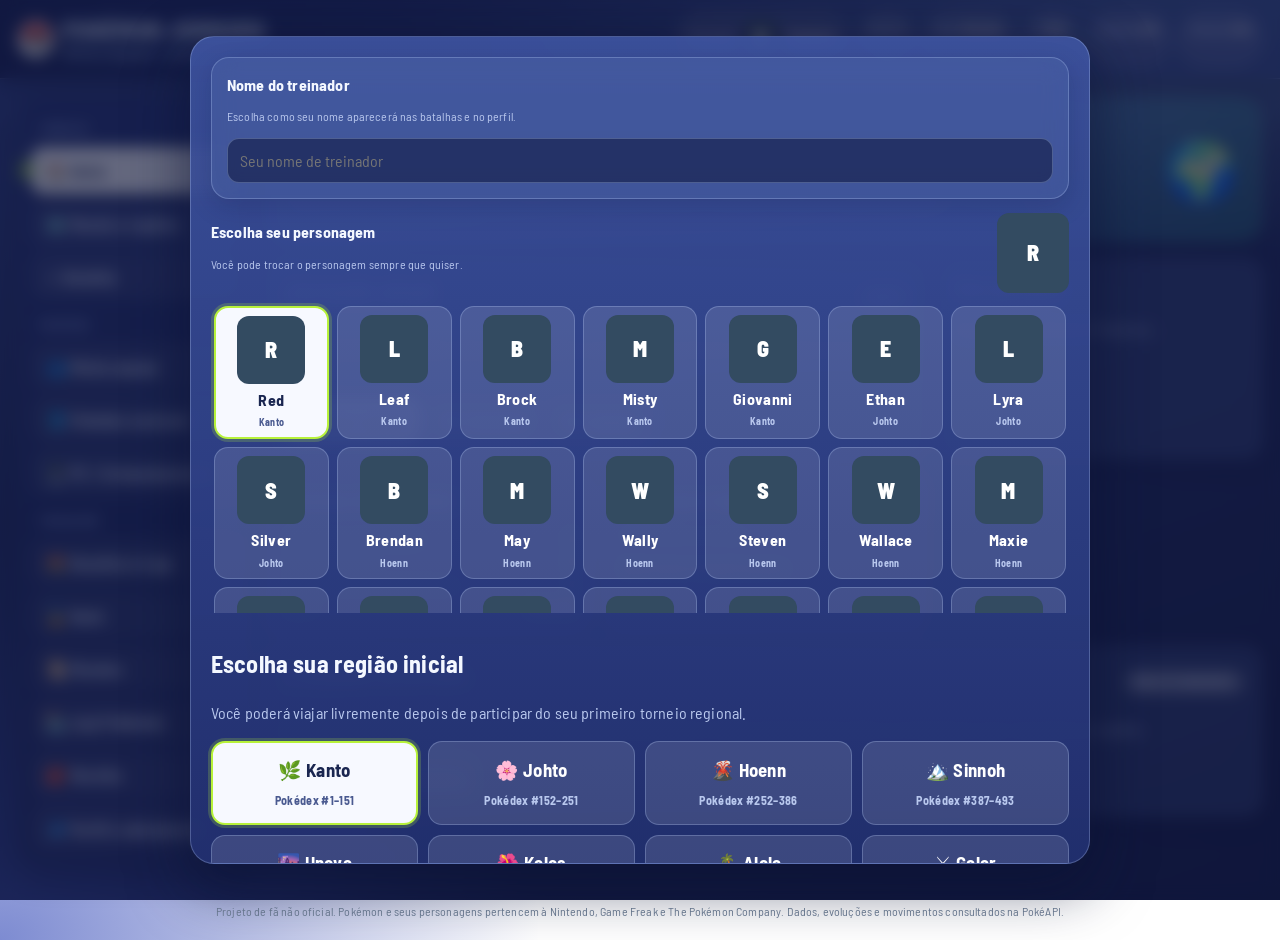
==== index.html @ cccf060a "Add files via upload" ====
<!doctype html>
<html lang="pt-BR">
<head>
<meta charset="utf-8">
<meta name="viewport" content="width=device-width, initial-scale=1">
<title>Pokémon Jornada — RPG de navegador</title>
<style>
:root{--bg:#101722;--panel:#192536;--panel2:#223248;--line:#34465e;--text:#f3f6fb;--muted:#9eafc4;--red:#e34d4d;--yellow:#f4c84b;--green:#54c58a;--blue:#61a9ed}
*{box-sizing:border-box}body{margin:0;background:radial-gradient(circle at 20% 0,#24344b 0,transparent 35%),var(--bg);color:var(--text);font:15px/1.45 system-ui,-apple-system,Segoe UI,Roboto,sans-serif}
button,input,select{font:inherit}button{cursor:pointer;border:1px solid var(--line);background:#2b405a;color:var(--text);padding:9px 13px;border-radius:10px;font-weight:700;transition:.15s}button:hover{filter:brightness(1.15);transform:translateY(-1px)}button:disabled{opacity:.42;cursor:not-allowed;transform:none}.primary{background:var(--red);border-color:#f27676}.gold{background:#8a6a1d;border-color:#d7b34b}.good{background:#236b4b;border-color:#43a77a}.soft{background:var(--panel2)}.danger{background:#6e3036}
header{position:sticky;top:0;z-index:10;background:#111b29ed;backdrop-filter:blur(12px);border-bottom:1px solid var(--line);padding:12px 18px;display:flex;align-items:center;justify-content:space-between;gap:12px;flex-wrap:wrap}
.brand{display:flex;align-items:center;gap:10px;font-weight:950;letter-spacing:.06em}.ball{width:36px;height:36px;border-radius:50%;background:linear-gradient(#ef5350 0 46%,#222 46% 54%,#f5f5f5 54%);border:3px solid #fff;position:relative}.ball:after{content:"";position:absolute;width:9px;height:9px;border-radius:50%;background:#fff;border:3px solid #222;left:10px;top:10px}
.topstats{display:flex;gap:8px;flex-wrap:wrap}.pill{background:var(--panel);border:1px solid var(--line);padding:7px 11px;border-radius:999px;color:var(--muted);font-size:13px}.pill b{color:var(--text)}
.layout{max-width:1500px;margin:auto;padding:18px;display:grid;grid-template-columns:235px minmax(0,1fr);gap:16px}.sidebar{background:var(--panel);border:1px solid var(--line);border-radius:16px;padding:12px;height:max-content;position:sticky;top:84px}.nav{display:grid;gap:5px}.nav button{text-align:left;background:transparent;border-color:transparent;color:var(--muted)}.nav button.active,.nav button:hover{background:var(--panel2);color:#fff;border-color:var(--line)}.nav small{display:block;color:var(--muted);font-weight:400;margin:12px 8px 4px;text-transform:uppercase;letter-spacing:.12em;font-size:10px}
main{min-width:0}.hero{background:linear-gradient(120deg,#9f353d,#573b5f 55%,#244d70);border-radius:18px;padding:24px;display:flex;align-items:center;justify-content:space-between;gap:15px;min-height:145px;margin-bottom:16px}.hero h1{margin:0 0 6px;font-size:clamp(24px,4vw,36px)}.hero p{margin:0;color:#f1e9ee;max-width:760px}.heroicon{font-size:58px}
.grid{display:grid;grid-template-columns:repeat(3,minmax(0,1fr));gap:12px}.panel,.card{background:var(--panel);border:1px solid var(--line);border-radius:15px;padding:15px;min-width:0}.panel h2,.panel h3{margin:0 0 12px}.muted{color:var(--muted)}.small{font-size:12px}.row{display:flex;align-items:center;justify-content:space-between;gap:10px}.wrap{display:flex;gap:8px;flex-wrap:wrap}.bar{height:8px;background:#0d1520;border-radius:20px;overflow:hidden}.bar i{display:block;height:100%;background:var(--green);border-radius:20px}.pokemon{display:flex;align-items:center;gap:12px}.sprite{width:88px;height:88px;object-fit:contain;image-rendering:pixelated;filter:drop-shadow(0 4px 5px #0005)}.sprite.sm{width:60px;height:60px}.sprite.lg{width:145px;height:145px}.type{display:inline-block;border-radius:99px;padding:3px 8px;background:#33465e;color:#eaf2ff;font-size:11px;margin:2px}.dexgrid{display:grid;grid-template-columns:repeat(auto-fill,minmax(165px,1fr));gap:9px}.dexitem{background:var(--panel);border:1px solid var(--line);border-radius:12px;padding:9px;display:flex;align-items:center;gap:8px;text-align:left;min-width:0}.dexitem img{width:55px;height:55px;object-fit:contain}.dexitem span{min-width:0}.dexitem b,.dexitem small{display:block;white-space:nowrap;overflow:hidden;text-overflow:ellipsis}.dexitem small{color:var(--muted)}.dexitem.dex-seen{background:#cfe9ff;color:#16334a;border-color:#7ab9e8}.dexitem.dex-seen small{color:#315b78}.dexitem.dex-caught{background:#fff0a8;color:#49370b;border-color:#e1bd45}.dexitem.dex-caught small{color:#705817}.move-choice{display:flex;align-items:center;justify-content:space-between;gap:10px;padding:10px;background:#111d2b;border:1px solid var(--line);border-radius:10px;margin:7px 0}
.field{width:100%;background:#0e1723;border:1px solid var(--line);color:white;padding:10px 12px;border-radius:10px;outline:none}.field:focus{border-color:var(--blue)}.toolbar{display:flex;gap:8px;margin-bottom:12px;flex-wrap:wrap}.toolbar .field{flex:1;min-width:180px}.route{background:linear-gradient(135deg,#315c48,#1e3b3d);border:1px solid #46785f;border-radius:14px;padding:16px;min-height:150px;display:flex;flex-direction:column;justify-content:space-between}.route:nth-child(2){background:linear-gradient(135deg,#526078,#26334b)}.route:nth-child(3){background:linear-gradient(135deg,#80623b,#443323)}.route:nth-child(4){background:linear-gradient(135deg,#285d78,#1e334a)}
.battle{background:linear-gradient(135deg,#293d4b,#1a2938);border:1px solid #50667a;border-radius:16px;padding:16px}.battlefield{display:grid;grid-template-columns:1fr 1fr;align-items:center;gap:12px;min-height:220px}.combatant{text-align:center}.combatant img{width:150px;height:150px;object-fit:contain;image-rendering:pixelated}.combatant.enemy img{transform:scaleX(-1)}.combatant .name{font-size:18px;font-weight:900}.moves{display:grid;grid-template-columns:1fr 1fr;gap:8px;margin-top:12px}.move{display:flex;justify-content:space-between;text-align:left;gap:6px}.log{background:#0e1723;border:1px solid var(--line);border-radius:10px;padding:10px;min-height:50px;margin-top:10px;color:#d8e4f2}
.modalback{position:fixed;inset:0;background:#000c;display:grid;place-items:center;z-index:30;padding:15px}.modal{width:min(900px,100%);background:var(--panel);border:1px solid var(--line);border-radius:17px;padding:20px;max-height:92vh;overflow:auto}.hidden{display:none!important}.notice{padding:11px;border-radius:10px;background:#203d36;border:1px solid #386c58;color:#d7ffea;margin:8px 0}.warn{background:#493b20;border-color:#77612e;color:#ffe8aa}.list{display:grid;gap:8px}.slot{display:flex;align-items:center;gap:10px;background:#111d2b;border:1px solid var(--line);border-radius:12px;padding:8px}.slot .grow{flex:1;min-width:0}.slot img{width:58px;height:58px;object-fit:contain}.empty{border:1px dashed #506079;border-radius:14px;padding:28px;text-align:center;color:var(--muted)}footer{text-align:center;color:#708197;padding:20px;font-size:12px}
.region-grid{display:grid;grid-template-columns:repeat(auto-fit,minmax(190px,1fr));gap:10px}.region-card{background:#1d2c40;border:1px solid var(--line);border-radius:13px;padding:13px}.region-card.selected{border:2px solid var(--yellow);background:#29374a}.region-card h3{margin:0 0 4px}.starter-grid{display:grid;grid-template-columns:repeat(auto-fit,minmax(150px,1fr));gap:10px}.starter{background:#111d2b;border:1px solid var(--line);border-radius:12px;padding:12px;text-align:center}.starter img{width:100px;height:100px;object-fit:contain}.starter.selected{border:2px solid var(--yellow)}.roulette{height:9px;background:#3a4658;border-radius:20px;overflow:hidden;margin:12px 0}.roulette i{display:block;width:0;height:100%;background:linear-gradient(90deg,#f3c84b,#e34d4d);transition:width 1s}.badge{display:inline-block;background:#36485d;border:1px solid #657b92;padding:5px 8px;border-radius:8px;margin:3px;font-size:12px}.challenge{display:flex;align-items:center;justify-content:space-between;gap:10px;border-bottom:1px solid var(--line);padding:12px 0}.challenge:last-child{border:0}.locked{opacity:.5}.rankbar{height:12px;background:#0c1521;border-radius:20px;overflow:hidden}.rankbar i{display:block;height:100%;background:linear-gradient(90deg,#4a9bda,#f3c84b)}.move-info{font-size:11px;color:var(--muted);font-weight:500}
@media(max-width:850px){.layout{grid-template-columns:1fr}.sidebar{position:static}.nav{grid-template-columns:repeat(3,1fr)}.nav small{grid-column:1/-1}.grid{grid-template-columns:repeat(2,minmax(0,1fr))}}
@media(max-width:560px){.layout{padding:10px}.grid{grid-template-columns:1fr}.hero{padding:17px}.heroicon{font-size:42px}.battlefield{min-height:170px}.combatant img{width:110px;height:110px}.moves{grid-template-columns:1fr}.topstats{width:100%}.nav{grid-template-columns:repeat(2,1fr)}}
</style>
</head>
<body>
<header>
 <div class="brand"><div class="ball"></div><div>POKÉMON JORNADA <div class="muted small" style="letter-spacing:0;font-weight:500">RPG de navegador • projeto de fã</div></div></div>
 <div class="topstats"><span class="pill">Treinador: <b id="trainerName">Treinador</b></span><span class="pill">Nível <b id="trainerLevel">1</b></span><span class="pill">Rank <b id="trainerRank">Novato</b></span><span class="pill">₽ <b id="money">500</b></span><span class="pill">Equipe <b id="partyCount">0/6</b></span><span class="pill">Marcas <b id="badgeCount">0/8</b></span></div>
</header>
<div class="layout">
<aside class="sidebar"><div class="nav">
 <small>Jornada</small>
 <button class="active" data-page="home">🏠 Início</button><button data-page="world">🗺️ Mundo e regiões</button><button data-page="battle">⚔️ Batalha</button>
 <small>Pokémon</small>
 <button data-page="party">👥 Minha equipe</button><button data-page="dex">📘 Pokédex nacional</button><button data-page="pc">🖥️ PC / Armazenamento</button>
 <small>Treinador</small>
 <button data-page="challenges">🏟️ Desafios e Liga</button><button data-page="rank">🏅 Rank</button><button data-page="quests">📜 Missões</button><button data-page="shop">🏪 Loja Pokémon</button><button data-page="bag">🎒 Mochila</button><button data-page="profile">🧢 Perfil e salvamento</button>
</div></aside>
<main id="main"></main>
</div>
<footer>Projeto de fã não oficial. Pokémon e seus personagens pertencem à Nintendo, Game Freak e The Pokémon Company. Dados, evoluções e movimentos consultados na PokéAPI.</footer>
<div id="modalRoot"></div><div id="toastHost" style="position:fixed;right:15px;bottom:15px;z-index:50;width:min(340px,90vw)"></div>
<script>
'use strict';
const API='https://pokeapi.co/api/v2/', SAVE='pokemon_jornada_save_v2';
const $=s=>document.querySelector(s), esc=s=>String(s??'').replace(/[&<>"']/g,c=>({'&':'&amp;','<':'&lt;','>':'&gt;','"':'&quot;',"'":'&#39;'}[c]));
const cap=s=>s?String(s).split('-').map(x=>x.charAt(0).toUpperCase()+x.slice(1)).join(' '):'';
const regions=[
 {name:'Kanto',lo:1,hi:151,starters:[1,4,7],symbol:'🌿',challenges:['Brock — Ginásio de Pewter','Misty — Ginásio de Cerulean','Lt. Surge — Ginásio de Vermilion','Erika — Ginásio de Celadon','Koga — Ginásio de Fuchsia','Sabrina — Ginásio de Saffron','Blaine — Ginásio de Cinnabar','Giovanni — Ginásio de Viridian'],rewards:'Insígnias'},
 {name:'Johto',lo:152,hi:251,starters:[152,155,158],symbol:'🌸',challenges:['Falkner — Violet','Bugsy — Azalea','Whitney — Goldenrod','Morty — Ecruteak','Chuck — Cianwood','Jasmine — Olivine','Pryce — Mahogany','Clair — Blackthorn'],rewards:'Insígnias'},
 {name:'Hoenn',lo:252,hi:386,starters:[252,255,258],symbol:'🌋',challenges:['Roxanne — Rustboro','Brawly — Dewford','Wattson — Mauville','Flannery — Lavaridge','Norman — Petalburg','Winona — Fortree','Tate & Liza — Mossdeep','Juan — Ginásio de Sootopolis'],rewards:'Insígnias'},
 {name:'Sinnoh',lo:387,hi:493,starters:[387,390,393],symbol:'🏔️',challenges:['Roark — Oreburgh','Gardenia — Eterna','Maylene — Veilstone','Crasher Wake — Pastoria','Fantina — Hearthome','Byron — Canalave','Candice — Snowpoint','Volkner — Sunyshore'],rewards:'Insígnias'},
 {name:'Unova',lo:494,hi:649,starters:[495,498,501],symbol:'🌆',challenges:['Striaton — Ginásio inicial','Lenora — Nacrene','Burgh — Castelia','Elesa — Nimbasa','Clay — Driftveil','Skyla — Mistralton','Brycen — Icirrus','Drayden — Opelucid'],rewards:'Insígnias'},
 {name:'Kalos',lo:650,hi:721,starters:[650,653,656],symbol:'🌺',challenges:['Viola — Santalune','Grant — Cyllage','Korrina — Shalour','Ramos — Coumarine','Clemont — Lumiose','Valerie — Laverre','Olympia — Anistar','Wulfric — Snowbelle'],rewards:'Insígnias'},
 {name:'Alola',lo:722,hi:809,starters:[722,725,728],symbol:'🏝️',challenges:['Hala — Grande Prova de Melemele','Olivia — Grande Prova de Akala','Nanu — Grande Prova de Ula’ula','Hapu — Grande Prova de Poni'],rewards:'Cristais Z e reconhecimento das provas'},
 {name:'Galar',lo:810,hi:905,starters:[810,813,816],symbol:'⚔️',challenges:['Milo — Turffield','Nessa — Hulbury','Kabu — Motostoke','Bea — Stow-on-Side (Sword)','Opal — Ballonlea','Gordie — Circhester (Sword)','Piers — Spikemuth','Raihan — Hammerlocke'],rewards:'Insígnias'},
 {name:'Paldea',lo:906,hi:1025,starters:[906,909,912],symbol:'☀️',challenges:['Katy — Cortondo','Brassius — Artazon','Iono — Levincia','Kofu — Cascarrafa','Larry — Medali','Ryme — Montenevera','Tulip — Alfornada','Grusha — Glaseado'],rewards:'Insígnias'}
];
const starterNames={1:'Bulbasaur',4:'Charmander',7:'Squirtle',152:'Chikorita',155:'Cyndaquil',158:'Totodile',252:'Treecko',255:'Torchic',258:'Mudkip',387:'Turtwig',390:'Chimchar',393:'Piplup',495:'Snivy',498:'Tepig',501:'Oshawott',650:'Chespin',653:'Fennekin',656:'Froakie',722:'Rowlet',725:'Litten',728:'Popplio',810:'Grookey',813:'Scorbunny',816:'Sobble',906:'Sprigatito',909:'Fuecoco',912:'Quaxly'};
const regionAreas=[
 ['Pallet Town','Route 1','Viridian Forest','Mt. Moon','Rock Tunnel','Seafoam Islands'],
 ['New Bark Town','Route 29','Ilex Forest','Union Cave','Whirl Islands','Ice Path'],
 ['Littleroot Town','Route 101','Petalburg Woods','Granite Cave','Fiery Path','Shoal Cave'],
 ['Twinleaf Town','Route 201','Eterna Forest','Wayward Cave','Mt. Coronet','Lake Valor'],
 ['Nuvema Town','Route 1','Pinwheel Forest','Chargestone Cave','Desert Resort','Dragonspiral Tower'],
 ['Vaniville Town','Route 2','Santalune Forest','Reflection Cave','Frost Cavern','Azure Bay'],
 ['Iki Town','Route 1','Verdant Cavern','Brooklet Hill','Wela Volcano','Mount Lanakila'],
 ['Postwick','Route 1','Slumbering Weald','Galar Mine','Motostoke Outskirts','Lake of Outrage'],
 ['Cabo Poco','South Province Area One','Tagtree Thicket','Alfornada Cavern','Asado Desert','Glaseado Mountain']
];
const areaLevels=[3,5,8,12,16,22];
// Equipes fixas dos líderes/Kahunas, usando espécies oficiais dos jogos.
const gymTeams=[
 [['geodude','onix'],['staryu','starmie'],['voltorb','pikachu','raichu'],['weepinbell','gloom','tangela','vileplume'],['koffing','muk','koffing','weezing'],['kadabra','mr-mime','venomoth','alakazam'],['growlithe','ponyta','rapidash','arcanine'],['rhyhorn','dugtrio','nidoqueen','nidoking','rhydon']],
 [['pidgey','pidgeotto'],['metapod','kakuna','scyther'],['clefairy','miltank'],['gastly','haunter','gengar'],['primeape','poliwrath'],['magnemite','magnemite','steelix'],['seel','dewgong','piloswine'],['dragonair','dragonair','kingdra']],
 [['geodude','nosepass'],['machop','makuhita'],['voltorb','electrike','magneton'],['numel','slugma','torkoal'],['slaking','vigoroth','slaking'],['swablu','tropius','pelipper','altaria'],['solrock','lunatone'],['luvdisc','sealeo','whiscash','crawdaunt','kingdra']],
 [['geodude','onix','cranidos'],['turtwig','cherrim','roserade'],['meditite','machoke','lucario'],['gyarados','quagsire','floatzel'],['duskull','haunter','mismagius'],['bronzor','steelix','bastiodon'],['sneasel','piloswine','abomasnow','froslass'],['raichu','ambipom','octillery','luxray']],
 [['lillipup','pansage'],['herdier','watchog'],['whirlipede','dwebble','leavanny'],['emolga','emolga','zebstrika'],['krokorok','palpitoad','excadrill'],['swoobat','unfezant','swanna'],['vanillish','cryogonal','beartic'],['fraxure','druddigon','haxorus']],
 [['surskit','vivillon'],['amaura','tyrunt'],['mienfoo','machoke','hawlucha'],['jumpluff','weepinbell','gogoat'],['emolga','magneton','heliolisk'],['mawile','mr-mime','sylveon'],['sigilyph','slowking','meowstic'],['abomasnow','cryogonal','avalugg']],
 [['mankey','makuhita','crabrawler'],['nosepass','boldore','lycanroc'],['sableye','krokorok','persian'],['dugtrio','gastrodon','mudsdale']],
 [['gossifleur','eldegoss'],['goldeen','drednaw'],['ninetales','arcanine','centiskorch'],['hitmontop','pangoro','sirfetchd','machamp'],['weezing','mawile','togekiss','alcremie'],['barbaracle','shuckle','stonjourner','coalossal'],['scrafty','malamar','skuntank','obstagoon'],['gigalith','flygon','sandaconda','duraludon']],
 [['nymble','tarountula','teddiursa'],['petilil','smoliv','sudowoodo'],['wattrel','bellibolt','luxio','mismagius'],['veluza','wugtrio','crabominable'],['komala','dudunsparce','staraptor'],['mimikyu','banette','houndstone','toxtricity'],['farigiraf','gardevoir','espathra','florges'],['frosmoth','beartic','cetitan','altaria']]
];
const gymLevels=[[8,9,11,13,16,19,22,26],[7,9,12,15,18,21,24,28],[8,10,13,16,19,22,25,29],[8,10,13,16,19,22,25,29],[8,10,13,16,19,22,25,29],[7,9,12,15,18,21,24,28],[9,12,15,18],[9,12,15,18,21,24,27,30],[9,11,14,17,20,23,26,30]];
function scaledEncounterLevel(){let base=activeMon()?.level||5;if(base<=12)return Math.max(2,base-1);return Math.max(2,Math.min(34,Math.round(11+(base-12)*.567)))}
function areaTypeBias(place){let x=(place||'').toLowerCase();if(/snow|ice|glaseado|lanakila/.test(x))return ['ice','steel'];if(/forest|woods|thicket|weald/.test(x))return ['grass','bug','poison','fairy'];if(/cave|mine|mount|mt\.?\s|coronet|cavern|tower|tunnel|rock/.test(x))return ['rock','ground','ghost','steel'];if(/desert|sand/.test(x))return ['ground','rock','fire'];if(/lake|sea|bay|brooklet|shore|island|water/.test(x))return ['water','ice'];if(/volcano|fiery/.test(x))return ['fire','rock'];return ['normal','flying','grass','bug','electric']}
function areaCategory(place){let x=(place||'').toLowerCase();if(/forest|woods|thicket|weald/.test(x))return 'Floresta';if(/cave|mine|mt\.?\s|cavern|tunnel/.test(x))return 'Caverna';if(/desert|sand/.test(x))return 'Deserto';if(/lake|sea|bay|brooklet|shore|island|water/.test(x))return 'Área aquática';if(/snow|ice|glaseado|lanakila|mount|mountain/.test(x))return 'Montanha';if(/volcano|fiery/.test(x))return 'Área vulcânica';if(/route|province/.test(x))return 'Rota';return 'Cidade / área especial'}
async function pickForCurrentHabitat(pool){let bias=areaTypeBias(state.location),sample=pool.slice().sort(()=>Math.random()-.5).slice(0,Math.min(28,pool.length));let scored=await Promise.all(sample.map(async x=>{try{let p=await getPokemon(x.id),types=p.types.map(t=>t.type.name),match=types.some(t=>bias.includes(t));return {...x,habitatWeight:match?4:1}}catch{return {...x,habitatWeight:1}}}));return weightedPick(scored,x=>Math.max(1,x.captureRate)*x.habitatWeight)}

const rankNames=['Novato','Aprendiz','Treinador','Experiente','Veterano','Elite','Mestre','Lenda'];
const emptyState=()=>({name:'Treinador',money:500,bag:{'poke-ball':10,'great-ball':3,'potion':5,'super-potion':2},party:[],pc:[],dex:{},wins:0,trainerWins:0,trainerLevel:1,trainerXP:0,rank:1,rankXP:0,region:0,location:'',started:false,travelUnlocked:false,participated:{},regionalWins:{},leagueWins:{},tournamentChampions:{},leagueChampions:{},challenges:{},quests:{firstCatch:false,firstWin:false,trainerWin:false},activePage:'home',activeBattle:null,history:[],caught:{},trainerAvatar:'red'});
let state=emptyState(),speciesList=[],speciesCache=new Map(),pokemonCache=new Map(),moveCache=new Map(),chainCache=new Map(),dexLoading=false;
const speciesMetaCache=new Map();
function toast(msg){let host=$('#toastHost'),el=document.createElement('div');el.className='notice';el.textContent=msg;host.prepend(el);setTimeout(()=>el.remove(),2800)}
function api(path){return fetch(/^https?:\/\//i.test(path)?path:API+path).then(r=>{if(!r.ok)throw Error('PokéAPI indisponível');return r.json()})}
function save(silent=false){try{localStorage.setItem(SAVE,JSON.stringify({...state,activeBattle:null}));if(!silent)toast('Jornada salva neste navegador.')}catch(e){toast('Não foi possível salvar neste navegador.')}}
function normalizeSavedMon(m){m.uid=m.uid||('m'+Math.random().toString(36).slice(2));m.speciesId=m.speciesId||m.id;m.xp=m.xp||0;m.friendship=m.friendship??70;m.types=m.types||[];m.stats=m.stats||{};m.moves=(m.moves||[]).map(x=>({...x,damageClass:x.damageClass||'physical',priority:x.priority||0,maxPp:x.maxPp||x.pp||10}));return m}
function load(){try{let raw=localStorage.getItem(SAVE),legacy=false;if(!raw){raw=localStorage.getItem('pokemon_jornada_save_v1');legacy=!!raw}if(raw){let old=JSON.parse(raw);state={...emptyState(),...old};state.region=Math.max(0,Math.min(8,Number(state.region)||0));state.challenges=state.challenges||{};state.caught=state.caught||{};state.participated=state.participated||{};state.regionalWins=state.regionalWins||{};state.leagueWins=state.leagueWins||{};state.tournamentChampions=state.tournamentChampions||{};state.leagueChampions=state.leagueChampions||{};state.trainerLevel=state.trainerLevel||1;state.rank=state.rank||1;state.bag=state.bag||emptyState().bag;state.party=(state.party||[]).map(normalizeSavedMon);state.pc=(state.pc||[]).map(normalizeSavedMon);if(legacy){state.region=0;state.challenges[0]=Array.from({length:Math.min(8,(old.badges||[]).length)},(_,i)=>i);state.trainerWins=state.trainerWins||0;state.travelUnlocked=false;localStorage.setItem(SAVE,JSON.stringify({...state,activeBattle:null}))}state.activeBattle=null;}}catch(e){state=emptyState()}}
function refreshTop(){$('#trainerName').textContent=state.name;$('#trainerLevel').textContent=state.trainerLevel;$('#trainerRank').textContent=rankNames[Math.min(7,state.rank-1)];$('#money').textContent=state.money;$('#partyCount').textContent=state.party.length+'/6';$('#badgeCount').textContent=challengeCount(state.region)+'/'+regions[state.region].challenges.length}
function setPage(page){state.activePage=page;document.querySelectorAll('.nav button[data-page]').forEach(b=>b.classList.toggle('active',b.dataset.page===page));render()}
document.querySelectorAll('.nav button[data-page]').forEach(b=>b.onclick=()=>setPage(b.dataset.page));
function hero(title,desc,icon='🎒'){return `<section class="hero"><div><h1>${title}</h1><p>${desc}</p></div><div class="heroicon">${icon}</div></section>`}
function monCard(m,actions=''){return `<div class="slot"><img src="${m.sprite}" alt="${esc(m.name)}"><div class="grow"><b>${cap(m.name)}</b><div class="small muted">Nv. ${m.level} • ${m.hp}/${m.maxHp} HP • ${m.xp||0}/${xpNeeded(m.level)} XP</div><div class="bar"><i style="width:${Math.max(0,100*m.hp/m.maxHp)}%"></i></div></div>${actions}</div>`}
function render(){refreshTop();let p=state.activePage,html='';if(p==='home')html=homePage();if(p==='world')html=worldPage();if(p==='battle')html=battlePage();if(p==='party')html=partyPage();if(p==='dex')html=dexPage();if(p==='pc')html=pcPage();if(p==='bag')html=bagPage();if(p==='shop')html=shopPage();if(p==='quests')html=questsPage();if(p==='rank')html=rankPage();if(p==='challenges')html=challengesPage();if(p==='profile')html=profilePage();$('#main').innerHTML=html;if(p==='dex')loadDex();if(p==='battle'&&state.activeBattle)renderBattle()}
function storyInfo(){let n=challengeCount(state.region),r=regions[state.region];if(!state.started)return {title:'O chamado da jornada',body:'Um novo treinador está prestes a escolher seu primeiro parceiro e iniciar uma pesquisa sobre os fenômenos que conectam as regiões.'};if(!state.participated[state.region]&&n<2)return {title:'Capítulo 1 — Ecos da região',body:'O Professor Pokémon local pediu que você registre espécies e investigue relatos de energia incomum nas rotas. Conquiste dois desafios para provar sua capacidade e receber o convite do torneio regional.'};if(!state.participated[state.region])return {title:'Capítulo 2 — Convite para o torneio',body:'Com dois desafios concluídos, você recebeu o convite para o torneio regional. A primeira participação abrirá as rotas internacionais, independentemente do resultado.'};if(n<r.challenges.length)return {title:'Capítulo 3 — Além das fronteiras',body:'Sua participação no torneio liberou as viagens. Continue investigando os registros do Projeto Horizonte e conclua todos os desafios de '+r.name+' para alcançar a Liga.'};return {title:'Capítulo 4 — A Liga e o Projeto Horizonte',body:'Você concluiu os desafios de '+r.name+' e está classificado para a Liga. Os dados reunidos nesta região ajudarão a entender os fenômenos que aparecem em diferentes partes do mundo Pokémon.'}}
function homePage(){let lead=state.party[0],r=regions[state.region],story=storyInfo();return hero('Sua jornada Pokémon começa aqui!','Escolha sua região, conheça seus Pokémon, conquiste desafios e dispute torneios e Ligas regionais.','🌍')+`<div class="grid"><div class="panel" style="grid-column:span 2"><div class="row"><h2>Jornada atual</h2><span class="type">${r.name}</span></div><p class="muted">Local: ${esc(state.location||'Ainda não definido')}. ${state.travelUnlocked?'Você já pode viajar entre todas as regiões.':'Vença dois desafios e participe do primeiro torneio regional para liberar viagens.'}</p><div class="wrap"><button class="primary" onclick="setPage('world')">Explorar mundo</button><button onclick="setPage('challenges')">Ver desafios</button><button onclick="setPage('party')">Ver equipe</button></div></div><div class="panel"><h3>Seu parceiro</h3>${lead?`<div class="pokemon"><img class="sprite" src="${lead.sprite}"><div><b>${cap(lead.name)}</b><div class="muted small">Nível ${lead.level}</div>${lead.types.map(t=>`<span class="type">${cap(t)}</span>`).join('')}</div></div>`:'<p class="muted">Escolha seu primeiro Pokémon.</p>'}</div><div class="panel"><h3>Resumo do treinador</h3><div class="row"><span class="muted">Pokémon registrados</span><b>${Object.keys(state.dex).length}</b></div><div class="row"><span class="muted">Vitórias totais</span><b>${state.wins}</b></div><div class="row"><span class="muted">Vitórias contra treinadores</span><b>${state.trainerWins}</b></div><div class="row"><span class="muted">Rank</span><b>${rankNames[Math.min(7,state.rank-1)]}</b></div></div><div class="panel"><h3>Progresso regional</h3><p class="muted small">${challengeCount(state.region)} de ${regions[state.region].challenges.length} desafios concluídos.</p><div class="wrap">${(state.challenges[state.region]||[]).map(i=>`<span class="badge">${regions[state.region].name} #${i+1}</span>`).join('')||'Nenhuma conquista ainda.'}</div></div><div class="panel" style="grid-column:1/-1"><div class="row"><h3>${story.title}</h3><span class="type">Projeto Horizonte</span></div><p class="muted">${story.body}</p><button onclick="setPage('quests')">Ver objetivos da história</button></div></div>`}
function worldPage(){let r=regions[state.region],areas=regionAreas[state.region];return hero('Mundo Pokémon','Escolha uma das nove regiões oficiais. As outras regiões ficam disponíveis após sua primeira participação em um torneio regional.','🗺️')+`<div class="panel"><div class="row"><h2>Regiões disponíveis</h2><span class="type">${state.travelUnlocked?'Viagem liberada':'Viagem bloqueada'}</span></div><div class="region-grid">${regions.map((x,i)=>`<div class="region-card ${i===state.region?'selected':''}"><div class="row"><h3>${x.symbol} ${x.name}</h3><span class="small muted">#${x.lo}–${x.hi}</span></div><p class="small muted">${i===6?'Provas insulares, Kahunas e Cristais Z':'Ginásios, insígnias e Liga Pokémon'}</p><button class="${i===state.region?'gold':'soft'}" ${i!==state.region&&!state.travelUnlocked?'disabled':''} onclick="travelRegion(${i})">${i===state.region?'Região atual':'Viajar para '+x.name}</button></div>`).join('')}</div></div><div class="panel" style="margin-top:12px"><div class="row"><h2>${r.name}: áreas de exploração</h2><span class="small muted">Pokémon da Pokédex regional</span></div><div class="grid">${areas.map((a,i)=>`<div class="route"><div><span class="type">${areaCategory(a)}</span><h3>${a}</h3><p class="small">Maior chance de encontrar tipos ${areaTypeBias(a).map(cap).join(', ')}. Outros tipos também podem aparecer.</p></div><button class="primary" onclick="travel('${esc(a)}')">Viajar e explorar</button></div>`).join('')}</div><div class="wrap" style="margin-top:13px"><button class="good" onclick="encounter()">Procurar Pokémon selvagem</button><button onclick="trainerBattle()">Procurar treinador</button><button class="soft" onclick="healParty()">Centro Pokémon: curar equipe</button></div></div>`}
function battlePage(){return hero('Batalha Pokémon','Combates por turnos: escolha um movimento, observe o turno adversário e use trocas e itens estrategicamente.','⚔️')+`<div class="panel" id="battleMount">${state.activeBattle?'<p class="muted">Preparando batalha...</p>':'<div class="empty">Nenhuma batalha em andamento.<br><button class="primary" style="margin-top:12px" onclick="setPage(\'world\')">Ir explorar</button></div>'}</div>`}
function partyPage(){return hero('Sua equipe Pokémon','Treine seus parceiros, confira os movimentos e evolua quando todos os requisitos oficiais forem atendidos.','👥')+`<div class="panel"><div class="row"><h2>Equipe (${state.party.length}/6)</h2><button onclick="healParty()">Curar equipe</button></div><div class="list">${state.party.map((m,i)=>`${monCard(m,`<div class="wrap"><button onclick="moveParty(${i},-1)" ${i===0?'disabled':''}>↑</button><button onclick="moveParty(${i},1)" ${i===state.party.length-1?'disabled':''}>↓</button><button class="soft" onclick="showEvolution('${m.uid}')">Evolução</button></div>`)}`).join('')||'<div class="empty">Sua equipe está vazia.</div>'}</div><p class="small muted">Movimentos e condições de evolução vêm dos dados da PokéAPI. Trocas com outro jogador não estão disponíveis nesta versão offline.</p></div>`}
function dexPage(){return hero('Pokédex nacional','Pesquise espécies oficiais. A Pokédex carrega progressivamente os dados da PokéAPI.','📘')+`<div class="panel"><div class="toolbar"><input id="dexSearch" class="field" placeholder="Buscar Pokémon pelo nome ou número..." oninput="filterDex()"><select id="dexRegion" class="field" style="max-width:190px" onchange="filterDex()"><option value="all">Todas as regiões</option>${regions.map((r,i)=>`<option value="${i}">${r.name}</option>`).join('')}</select></div><div class="small muted" id="dexStatus">Carregando lista nacional...</div><div class="dexgrid" id="dexGrid"></div></div>`}
function pcPage(){return hero('Armazenamento Pokémon','Pokémon extras ficam guardados no PC quando sua equipe chega a seis integrantes.','🖥️')+`<div class="panel"><h2>PC (${state.pc.length})</h2><div class="list">${state.pc.map((m,i)=>monCard(m,`<button onclick="withdraw(${i})" ${state.party.length>=6?'disabled':''}>Retirar</button>`)).join('')||'<div class="empty">Nenhum Pokémon armazenado.</div>'}</div></div>`}
function bagPage(){return hero('Mochila','Itens para capturar, recuperar e evoluir Pokémon.','🎒')+`<div class="panel"><div class="list">${Object.entries(state.bag).filter(x=>x[1]>0).map(([id,n])=>`<div class="challenge"><div><b>${itemName(id)}</b><div class="small muted">Quantidade: ${n}</div></div><button onclick="useItem('${id}')">Usar</button></div>`).join('')||'<div class="empty">Sua mochila está vazia.</div>'}</div></div>`}
function questsPage(){let qs=[['firstCatch','Primeira captura','Capture seu primeiro Pokémon.',!!state.quests.firstCatch,40],['firstWin','Primeira vitória','Vença sua primeira batalha.',!!state.quests.firstWin,50],['trainerWin','Treinador em ascensão','Vença uma batalha contra treinador.',!!state.quests.trainerWin,100],['twoChallenges','Prova regional','Conclua dois desafios na região atual.',challengeCount(state.region)>=2,250],['firstTournament','Convite internacional','Participe pela primeira vez do torneio regional.',!!state.participated[state.region],300]];return hero('Missões da jornada','O Projeto Horizonte registra sua evolução como treinador e as descobertas feitas em cada região.','📜')+`<div class="panel"><div class="notice"><b>Projeto Horizonte — ${regions[state.region].name}</b><br><span class="small">O Professor Pokémon está reunindo dados sobre espécies, habitats e fenômenos regionais. Suas conquistas abrem novos capítulos da pesquisa.</span></div>${qs.map(([id,n,d,done,reward])=>{let claimed=!!state.quests.claimed?.[id];return `<div class="challenge"><div><b>${done?'✓ ':''}${n}</b><div class="small muted">${d}</div></div><div><span class="type">${claimed?'Resgatada':done?'+'+reward+' ₽':'Em andamento'}</span><br><button style="margin-top:6px" class="${done&&!claimed?'gold':'soft'}" onclick="claimQuest('${id}',${reward})" ${!done||claimed?'disabled':''}>${claimed?'Resgatada':done?'Resgatar':'Bloqueada'}</button></div></div>`}).join('')}</div>`}
function rankPage(){let xpNeed=state.rank*160;return hero('Nível e rank','Seu nível representa a experiência geral; o rank mede suas conquistas contra treinadores.','🏅')+`<div class="panel"><div class="grid"><div class="card"><b>Nível de treinador</b><h2>${state.trainerLevel}</h2><p class="small muted">${state.trainerXP}/${state.trainerLevel*100} XP · ganha XP em todas as batalhas</p><div class="rankbar"><i style="width:${Math.min(100,state.trainerXP/(state.trainerLevel*100)*100)}%"></i></div></div><div class="card"><b>Rank ${state.rank} — ${rankNames[Math.min(7,state.rank-1)]}</b><p class="small muted">${state.rankXP}/${xpNeed} XP · somente vitórias contra treinadores e desafios</p><div class="rankbar"><i style="width:${Math.min(100,state.rankXP/xpNeed*100)}%"></i></div></div><div class="card"><b>Vitórias contra treinadores</b><h2>${state.trainerWins}</h2><small class="muted">Líderes, treinadores, torneios e Liga</small></div></div><p class="small muted">O nível é apenas um indicador de progresso geral. O rank é o único requisito para desbloquear desafios e missões competitivas.</p></div>`}
function challengesPage(){let r=regions[state.region],won=state.challenges[state.region]||[],eligible=won.length>=2,leagueReady=won.length>=r.challenges.length;return hero('Desafios e competições de '+r.name,r.name==='Alola'?'Alola segue o sistema de provas insulares, Grandes Provas dos Kahunas e Cristais Z.':'Conquiste os desafios da região, dispute o torneio regional e alcance a Liga Pokémon.','🏆')+`<div class="panel"><div class="row"><h2>${r.name==='Alola'?'Provas e Grandes Provas':'Ginásios Pokémon'}</h2><span class="type">${won.length}/${r.challenges.length}</span></div><p class="small muted">Para desbloquear um desafio, alcance o rank exigido e vença o desafio anterior. Cada líder usa sua equipe oficial fixa e níveis definidos para a progressão regional.</p>${r.challenges.map((c,i)=>{let reqRank=1+Math.floor(i/2),prev=i===0||won.includes(i-1),unlocked=state.rank>=reqRank,done=won.includes(i);return `<div class="challenge ${!done&&!prev?'locked':''}"><div><b>${done?'✓ ':''}${c}</b><div class="small muted">${done?'Concluído':!prev?'Bloqueado: vença o desafio anterior':`Requisito: rank ${reqRank}`}</div></div><button class="${done?'soft':'gold'}" ${done||!prev||!unlocked?'disabled':''} onclick="startChallenge(${i})">${done?'Concluído':!unlocked?'Rank insuficiente':'Desafiar'}</button></div>`}).join('')}<div class="grid" style="margin-top:15px"><div class="card"><h3>Torneio regional</h3><p class="small muted">Requer dois desafios. Enfrente quatro adversários em sequência: as três primeiras fases têm dois Pokémon e a final tem três. Participar pela primeira vez libera viagens, mesmo que você não vença.</p><p class="small">${state.participated[state.region]?'Você já participou deste torneio.':'Ainda não participou.'}</p><button class="gold" onclick="startTournament()" ${!eligible?'disabled':''}>${state.participated[state.region]?'Disputar novamente':'Entrar no torneio'}</button></div><div class="card"><h3>Liga Pokémon</h3><p class="small muted">Requer todos os desafios da região. Vença seis adversários em sequência para se tornar campeão regional.</p><p class="small">${state.leagueChampions[state.region]?'Campeão desta região!':'Classificação: '+won.length+'/'+r.challenges.length}</p><button class="primary" onclick="startLeague()" ${!leagueReady?'disabled':''}>Entrar na Liga</button></div></div><p class="small muted" style="margin-top:12px">Recompensa regional: ${r.rewards}. A estrutura de Alola usa quatro Grandes Provas representativas; os demais jogos da franquia podem ter variações de formato.</p></div>`}
function claimQuest(id,reward){state.quests.claimed=state.quests.claimed||{};if(state.quests.claimed[id])return;let done=id==='firstCatch'?state.quests.firstCatch:id==='firstWin'?state.quests.firstWin:id==='trainerWin'?state.quests.trainerWin:id==='twoChallenges'?challengeCount(state.region)>=2:!!state.participated[state.region];if(!done)return;state.quests.claimed[id]=true;state.money+=reward;save(true);render();toast('Recompensa recebida: '+reward+' ₽!')}
function profilePage(){return hero('Perfil e salvamento','Seu progresso é guardado localmente neste navegador. Exporte uma cópia para não perder sua jornada.','🧢')+`<div class="panel"><label class="small muted">Nome do treinador</label><input id="trainerNameInput" class="field" value="${esc(state.name)}" maxlength="22"><div class="wrap" style="margin-top:10px"><button class="primary" onclick="saveName()">Atualizar nome</button><button onclick="save()">Salvar agora</button><button onclick="exportSave()">Exportar save</button><label class="soft" style="padding:9px 12px;border-radius:10px;cursor:pointer">Importar save<input type="file" accept="application/json" style="display:none" onchange="importSave(event)"></label><button class="danger" onclick="resetGame()">Apagar progresso</button></div><p class="small muted">O jogo precisa de internet para consultar a PokéAPI, movimentos, sprites e evoluções. O salvamento fica no navegador deste dispositivo.</p></div>`}
function challengeCount(region){return (state.challenges[region]||[]).length}
function itemName(id){return ({'poke-ball':'Poké Bola','great-ball':'Great Ball','ultra-ball':'Ultra Ball',potion:'Poção','super-potion':'Super Poção','revive':'Reviver','fire-stone':'Pedra do Fogo','water-stone':'Pedra da Água','thunder-stone':'Pedra do Trovão','leaf-stone':'Pedra da Folha','moon-stone':'Pedra da Lua','ice-stone':'Pedra de Gelo','dusk-stone':'Pedra do Crepúsculo','shiny-stone':'Pedra do Brilho','dawn-stone':'Pedra do Amanhecer','sun-stone':'Pedra do Sol','oval-stone':'Pedra Oval','link-cable':'Cabo de Ligação'}[id]||cap(id))}
function xpNeeded(level){return Math.max(20,level*30)}
function makeMon(p,level=5){let stats={};p.stats.forEach(s=>stats[s.stat.name]=s.base_stat);let max=Math.floor((2*stats.hp*level)/100)+level+10;return {uid:'m'+Math.random().toString(36).slice(2),id:p.id,name:p.name,level,xp:0,friendship:70,hp:max,maxHp:max,stats,types:p.types.map(t=>t.type.name),sprite:p.sprites.other?.['official-artwork']?.front_default||p.sprites.front_default,moves:[],speciesId:p.id}}
async function getPokemon(id){let key=String(id).toLowerCase();if(pokemonCache.has(key))return pokemonCache.get(key);let p=await api('pokemon/'+id);pokemonCache.set(key,p);pokemonCache.set(String(p.id),p);pokemonCache.set(p.name,p);return p}
async function getSpecies(id){if(speciesMetaCache.has(Number(id)))return speciesMetaCache.get(Number(id));let s=await api('pokemon-species/'+id);speciesMetaCache.set(Number(id),s);return s}
async function getMove(name){if(moveCache.has(name))return moveCache.get(name);let m=await api('move/'+name);moveCache.set(name,m);return m}
async function prepareMon(p,level=5){let mon=makeMon(p,level);let learn=[];for(let entry of p.moves){let details=entry.version_group_details.filter(v=>v.move_learn_method.name==='level-up');let selected=details.filter(v=>v.version_group.name==='scarlet-violet');if(!selected.length)selected=details.slice(-1);let versions=selected.filter(v=>v.level_learned_at<=level);if(versions.length)learn.push({name:entry.move.name,level:Math.max(...versions.map(v=>v.level_learned_at))})}learn.sort((a,b)=>a.level-b.level);let chosen=learn.slice(-4);mon.learnedMoveNames=learn.map(x=>x.name);for(let x of chosen){try{let m=await getMove(x.name);mon.moves.push({name:m.name,power:m.power||0,accuracy:m.accuracy||100,type:m.type.name,pp:m.pp,maxPp:m.pp,damageClass:m.damage_class.name,priority:m.priority||0})}catch(e){}}if(!mon.moves.length){let m=await getMove('tackle');mon.moves=[{name:m.name,power:m.power,accuracy:m.accuracy,type:m.type.name,pp:m.pp,maxPp:m.pp,damageClass:m.damage_class.name,priority:0}]}return mon}
function recalcMon(mon,preserve=true){let old=mon.maxHp||1;let stats={};mon._baseStats?.forEach(x=>stats[x.stat.name]=x.base_stat);if(mon.stats)stats=mon.stats;let newMax=Math.floor((2*(stats.hp||45)*mon.level)/100)+mon.level+10;mon.maxHp=newMax;mon.hp=preserve?Math.min(newMax,Math.max(0,Math.round((mon.hp/old)*newMax))):newMax}
async function startGame(){if(state.started&&state.party.length)return;showSetup()}
function showSetup(){let selectedRegion=state.region,selectedStarter=null,chosenWild=false,held=null,regionalAttempts=0,regionalBusy=false,regionalWon=false,nationalChoice=null,nationalSpinUsed=false,nationalBusy=false;let root=$('#modalRoot');root.innerHTML=`<div class="modalback"><div class="modal"><div class="row"><div><h2>Escolha sua região inicial</h2><p class="muted">Você poderá viajar livremente depois de participar do seu primeiro torneio regional.</p></div></div><div class="region-grid" id="regionChoices">${regions.map((r,i)=>`<button class="region-card ${i===selectedRegion?'selected':''}" data-region="${i}"><h3>${r.symbol} ${r.name}</h3><span class="small muted">Pokédex #${r.lo}–${r.hi}</span></button>`).join('')}</div><h2 style="margin-top:18px">Escolha seu primeiro parceiro</h2><p class="small muted">Escolha um dos três iniciais oficiais, tente a roleta regional (5 tentativas completas) ou escolha qualquer Pokémon básico da Pokédex nacional e use sua única tentativa.</p><div class="starter-grid" id="starterChoices"></div><div class="panel" style="margin-top:12px"><div class="row"><b>Roleta aleatória da região</b><span class="small muted" id="rouletteChance">0/5 tentativas usadas</span></div><div class="roulette"><i id="rouletteBar"></i></div><p class="small muted" id="rouletteText">Sorteia um Pokémon básico da região. São 5 tentativas completas: todas podem ser usadas, mesmo depois de já ter conseguido um Pokémon. A chance depende da raridade.</p><div id="rouletteHeld" style="margin:10px 0"></div><button class="gold" id="spinWild">Girar roleta regional (5 restantes)</button></div><div class="panel" style="margin-top:12px"><b>Escolher qualquer Pokémon da Pokédex</b><p class="small muted">Pesquise pelo nome ou número. Só vale Pokémon básico, não lendário e não mítico. Depois de escolher, você terá uma única tentativa na roleta.</p><input class="field" id="nationalSearch" placeholder="Ex.: Eevee ou 133" autocomplete="off"><div class="list" id="nationalResults" style="margin-top:8px;max-height:180px;overflow:auto"><div class="small muted">Carregando Pokédex nacional...</div></div><p class="small muted" id="nationalStatus">Escolha uma espécie para verificar se ela é permitida.</p><button class="gold" id="spinNational" disabled>Girar tentativa única</button></div><div class="wrap" style="margin-top:12px"><button class="primary" id="confirmStart" disabled>Começar jornada</button></div></div></div>`;
function updateConfirm(){let b=$('#confirmStart');if(b)b.disabled=!selectedStarter}
function renderHeld(){let host=$('#rouletteHeld');if(!host)return;if(!held){host.innerHTML='';return}host.innerHTML=`<button type="button" class="starter ${chosenWild&&selectedStarter===held.id?'selected':''}" id="heldMon"><img src="https://raw.githubusercontent.com/PokeAPI/sprites/master/sprites/pokemon/other/official-artwork/${held.id}.png"><b>${held.name}</b><div class="small muted">${held.msg}</div></button>`;$('#heldMon').onclick=()=>{selectedStarter=held.id;chosenWild=true;$('#starterChoices').querySelectorAll('.starter').forEach(x=>x.classList.remove('selected'));renderHeld();updateConfirm();$('#rouletteText').textContent='Pokémon da roleta escolhido. Confirme para começar.'}}
function setHeld(id,name,msg){held={id,name,msg};selectedStarter=id;chosenWild=true;$('#starterChoices').querySelectorAll('.starter').forEach(x=>x.classList.remove('selected'));renderHeld();updateConfirm()}
function paintStarters(){selectedStarter=null;chosenWild=false;$('#starterChoices').innerHTML=regions[selectedRegion].starters.map(id=>`<button class="starter" data-starter="${id}"><img src="https://raw.githubusercontent.com/PokeAPI/sprites/master/sprites/pokemon/other/official-artwork/${id}.png"><b>${starterNames[id]}</b><div class="small muted">Inicial oficial de ${regions[selectedRegion].name}</div></button>`).join('');$('#starterChoices').querySelectorAll('[data-starter]').forEach(b=>b.onclick=()=>{selectedStarter=Number(b.dataset.starter);chosenWild=false;$('#starterChoices').querySelectorAll('.starter').forEach(x=>x.classList.toggle('selected',x===b));renderHeld();updateConfirm();$('#rouletteText').textContent='Inicial escolhido. Confirme para começar.'});renderHeld();updateConfirm()}
$('#regionChoices').querySelectorAll('[data-region]').forEach(b=>b.onclick=()=>{selectedRegion=Number(b.dataset.region);$('#regionChoices').querySelectorAll('.region-card').forEach(x=>x.classList.toggle('selected',x===b));paintStarters();$('#rouletteText').textContent='Região alterada. Escolha um inicial ou gire a roleta.'});
paintStarters();
function spinLabel(){let left=5-regionalAttempts,btn=$('#spinWild');$('#rouletteChance').textContent=regionalAttempts+'/5 tentativas usadas';btn.disabled=regionalBusy||left<=0;btn.textContent=left<=0?'Tentativas esgotadas':'Girar roleta regional ('+left+' restante'+(left>1?'s':'')+')'}
$('#spinWild').onclick=async()=>{if(regionalBusy||regionalAttempts>=5)return;regionalBusy=true;spinLabel();$('#rouletteText').textContent='Consultando espécies básicas desta região...';try{let pool=await getRegionalSpecies(selectedRegion);let basics=pool.filter(x=>x.basic&&!x.legendary);if(!basics.length)throw Error('Sem Pokémon disponíveis');let total=basics.reduce((a,x)=>a+Math.max(1,x.captureRate),0),roll=Math.random()*total,pick=basics.find(x=>(roll-=Math.max(1,x.captureRate))<=0)||basics[0];regionalAttempts++;spinLabel();let chance=Math.max(.04,Math.min(.78,pick.captureRate/255));$('#rouletteText').textContent='A roleta parou em '+cap(pick.name)+'. Chance de sucesso: '+Math.round(chance*100)+'%.';$('#rouletteBar').style.width=(regionalAttempts/5*100)+'%';await new Promise(r=>setTimeout(r,800));let left=5-regionalAttempts;if(Math.random()<chance){setHeld(pick.id,cap(pick.name),'Conseguido na tentativa '+regionalAttempts+'/5!');$('#rouletteText').textContent='Sucesso! '+cap(pick.name)+' está selecionado.'+(left>0?' Confirme para começar ou use as '+left+' tentativa'+(left>1?'s':'')+' restante'+(left>1?'s':'')+' para tentar outro.':' Confirme para começar.')}else{$('#rouletteText').textContent='Não conseguiu desta vez.'+(left>0?' Restam '+left+' tentativa'+(left>1?'s':'')+'.':' Suas 5 tentativas acabaram.')+' Você também pode escolher um inicial.'}}catch(e){$('#rouletteText').textContent='Não foi possível girar a roleta: '+e.message}finally{regionalBusy=false;spinLabel()}};
async function showNationalResults(){let q=$('#nationalSearch').value.trim().toLowerCase(),host=$('#nationalResults');try{let list=await ensureSpeciesList();let matches=list.filter(x=>(!q||x.name.includes(q)||String(x.id)===q)).slice(0,18);host.innerHTML=matches.map(x=>`<button class="dexitem" type="button" data-national="${x.id}"><img src="https://raw.githubusercontent.com/PokeAPI/sprites/master/sprites/pokemon/${x.id}.png"><span><b>#${String(x.id).padStart(4,'0')} ${cap(x.name)}</b><small>Verificar espécie</small></span></button>`).join('')||'<div class="small muted">Nenhum Pokémon encontrado.</div>';host.querySelectorAll('[data-national]').forEach(btn=>btn.onclick=async()=>{let id=Number(btn.dataset.national);nationalChoice=null;$('#spinNational').disabled=true;$('#nationalStatus').textContent='Verificando espécie...';try{let sp=await getSpecies(id);if(sp.evolves_from_species||sp.is_legendary||sp.is_mythical){$('#nationalStatus').textContent=cap(sp.name)+' não pode ser escolhido: precisa ser básico e não lendário/mítico.';return}if(nationalSpinUsed){$('#nationalStatus').textContent='Sua tentativa única já foi utilizada.';return}nationalChoice={id,name:sp.name,captureRate:sp.capture_rate};$('#nationalStatus').textContent=cap(sp.name)+' pode ser escolhido. Chance da roleta: '+Math.round(Math.max(.04,Math.min(.78,sp.capture_rate/255))*100)+'%. Você só pode girar uma vez.';$('#spinNational').disabled=false}catch(e){$('#nationalStatus').textContent='Não foi possível verificar este Pokémon. Tente novamente.'}})}catch(e){host.innerHTML='<div class="small muted">Não foi possível carregar a Pokédex. Verifique sua conexão.</div>'}}
$('#nationalSearch').oninput=showNationalResults;showNationalResults();
$('#spinNational').onclick=async()=>{if(!nationalChoice||nationalSpinUsed||nationalBusy)return;nationalBusy=true;nationalSpinUsed=true;let btn=$('#spinNational');btn.disabled=true;let pick=nationalChoice,chance=Math.max(.04,Math.min(.78,pick.captureRate/255));$('#nationalStatus').textContent='A roleta está girando para '+cap(pick.name)+'...';await new Promise(r=>setTimeout(r,900));if(Math.random()<chance){setHeld(pick.id,cap(pick.name),'Conseguido na tentativa única!');$('#nationalStatus').textContent='Você conseguiu '+cap(pick.name)+'! Confirme para começar.'}else{$('#nationalStatus').textContent='A roleta não foi favorável. Sua tentativa única foi usada; você ainda pode escolher um inicial ou tentar a roleta regional.'}btn.textContent='Tentativa utilizada';nationalBusy=false};
$('#confirmStart').onclick=async()=>{if(!selectedStarter)return;try{let p=await getPokemon(selectedStarter),m=await prepareMon(p,5);state=emptyState();state.region=selectedRegion;state.location=regionAreas[selectedRegion][0];state.party=[m];state.starterId=m.id;state.dex=state.dex||{};state.caught=state.caught||{};state.dex[m.id]=true;state.caught[m.id]=true;state.started=true;state.name=state.name||'Treinador';save(true);root.innerHTML='';toast(chosenWild?'Sua jornada começou com o Pokémon conseguido na roleta!':'Sua jornada começou!');setPage('home')}catch(e){console.error('Erro ao iniciar a jornada:',e);toast('Não foi possível preparar o Pokémon inicial ('+(e&&e.message?e.message:'erro desconhecido')+'). Verifique a conexão com a internet e tente novamente.')}}}
async function ensureSpeciesList(){if(!speciesList.length){let d=await api('pokemon-species?limit=2000');speciesList=d.results.map(x=>({id:Number(x.url.match(/\/(\d+)\/?$/)?.[1]),name:x.name})).filter(x=>x.id).sort((a,b)=>a.id-b.id)}return speciesList}
async function getRegionalSpecies(regionIndex){let r=regions[regionIndex],out=[];let list=await ensureSpeciesList();let relevant=list.filter(x=>x.id>=r.lo&&x.id<=r.hi);for(let i=0;i<relevant.length;i+=15){let batch=await Promise.all(relevant.slice(i,i+15).map(async(x)=>{try{let s=await getSpecies(x.id);return {id:x.id,name:s.name,basic:!s.evolves_from_species,legendary:s.is_legendary||s.is_mythical,captureRate:s.capture_rate,habitat:s.habitat?.name||'unknown'}}catch{return null}}));out.push(...batch.filter(Boolean))}return out}
async function travel(place){state.location=place;state.quests.visitViridian=true;save(true);render();toast('Você chegou a '+place+'.')}
function travelRegion(i){if(i!==state.region&&!state.travelUnlocked){toast('Participe de um torneio regional primeiro.');return}state.region=i;state.location=regionAreas[i][0];save(true);render();toast('Você viajou para '+regions[i].name+'!')}
function weightedPick(items,weightFn){let total=items.reduce((s,x)=>s+Math.max(.001,weightFn(x)),0),r=Math.random()*total;for(let x of items){r-=Math.max(.001,weightFn(x));if(r<=0)return x}return items[items.length-1]}
async function encounter(){if(!state.started){showSetup();return}if(state.activeBattle){toast('Você já está em uma batalha.');return}try{toast('Procurando Pokémon da região...');let pool=await getRegionalSpecies(state.region);let eligible=pool.filter(x=>!x.legendary&&(x.basic||challengeCount(state.region)>=4));if(!eligible.length)eligible=pool.filter(x=>!x.legendary);let pick=await pickForCurrentHabitat(eligible);let p=await getPokemon(pick.id),level=wildLevel();let mon=await prepareMon(p,level);mon.speciesId=pick.id;state.activeBattle={kind:'wild',enemy:mon,enemyHp:mon.hp,turn:'player',log:`Um ${cap(mon.name)} selvagem apareceu!`,turnNumber:1};state.dex[mon.id]=true;setPage('battle');save(true)}catch(e){toast('Não foi possível encontrar Pokémon. Verifique a conexão com a PokéAPI.');console.error(e)}}
function wildLevel(){return scaledEncounterLevel()}
async function trainerBattle(){if(!state.started){showSetup();return}if(state.activeBattle)return;let level=scaledEncounterLevel();let regionPool=await getRegionalSpecies(state.region),pick=await pickForCurrentHabitat(regionPool.filter(x=>!x.legendary));let p=await getPokemon(pick.id),enemy=await prepareMon(p,level);state.activeBattle={kind:'trainer',enemy,trainerTeam:await makeTrainerTeam(level,2+Math.min(3,challengeCount(state.region)),pick.id),trainerIndex:0,enemyHp:enemy.hp,turn:'player',turnNumber:1,log:'Um treinador da região desafiou você!'};state.activeBattle.trainerTeam[0]=enemy;setPage('battle')}
async function makeTrainerTeam(level,count,firstId){let pool=await getRegionalSpecies(state.region),valid=pool.filter(x=>!x.legendary);let team=[];for(let i=0;i<count;i++){let pick=i===0?{id:firstId}:weightedPick(valid,x=>Math.max(1,x.captureRate)*(x.basic?1:.2));let p=await getPokemon(pick.id),m=await prepareMon(p,level);team.push(m)}return team}
function activeMon(){return state.party.find(m=>m.hp>0)}
function renderBattle(){let b=state.activeBattle,host=$('#battleMount');if(!host)return;if(!b){host.innerHTML='<div class="empty">Batalha finalizada! O combate foi encerrado.<br><button class="primary" style="margin-top:12px" onclick="setPage(\'world\')">Voltar à exploração</button> <button style="margin-top:12px" onclick="setPage(\'party\')">Ver minha equipe</button></div>';return}let me=activeMon();if(!me){host.innerHTML='<h2>Todos os seus Pokémon estão debilitados.</h2><button onclick="healParty();state.activeBattle=null;setPage(\'world\')">Ir ao Centro Pokémon</button>';return}host.innerHTML=`<div class="row"><span class="type">${b.kind==='wild'?'Pokémon selvagem':b.kind==='trainer'?'Treinador adversário':b.kind==='challenge'?'Líder: '+esc(b.leader||'Ginásio'):b.kind==='tournament'?'Torneio regional':'Liga Pokémon'}</span><span class="muted small">Turno ${b.turnNumber||1} · ${esc(regions[state.region].name)}</span></div><div class="battlefield"><div class="combatant enemy"><img src="${b.enemy.sprite}"><div class="name">${cap(b.enemy.name)} <span class="small">Nv.${b.enemy.level}</span></div><div class="bar"><i style="width:${100*b.enemyHp/b.enemy.maxHp}%;background:#e66"></i></div><div class="small muted">${Math.max(0,b.enemyHp)}/${b.enemy.maxHp} HP</div></div><div class="combatant"><img src="${me.sprite}"><div class="name">${cap(me.name)} <span class="small">Nv.${me.level}</span></div><div class="bar"><i style="width:${100*me.hp/me.maxHp}%"></i></div><div class="small muted">${me.hp}/${me.maxHp} HP</div></div></div><div class="row"><b>Escolha um movimento</b><span class="muted small">Sua vez</span></div><div class="moves">${me.moves.map((m,i)=>`<button class="move" onclick="playerMove(${i})" ${!m.pp?'disabled':''}><span>${cap(m.name)}<small class="move-info" style="display:block">${cap(m.type)} · PP ${m.pp}/${m.maxPp} · ${m.power||'Status'}</small></span></button>`).join('')}</div><div class="wrap" style="margin-top:10px"><button class="gold" onclick="throwBall('poke-ball')" ${b.kind!=='wild'?'disabled':''}>Poké Bola (${state.bag['poke-ball']||0})</button><button onclick="throwBall('great-ball')" ${b.kind!=='wild'||!state.bag['great-ball']?'disabled':''}>Great Ball (${state.bag['great-ball']||0})</button><button onclick="throwBall('ultra-ball')" ${b.kind!=='wild'||!state.bag['ultra-ball']?'disabled':''}>Ultra Ball (${state.bag['ultra-ball']||0})</button><button onclick="openSwitch()">Trocar Pokémon</button><button onclick="useBattlePotion('potion')">Poção (${state.bag.potion||0})</button><button onclick="useBattlePotion('super-potion')" ${!state.bag['super-potion']?'disabled':''}>Super Poção (${state.bag['super-potion']||0})</button><button class="danger" onclick="runAway()" ${b.kind!=='wild'?'disabled':''}>Fugir</button></div><div class="log" id="battleLog">${esc(b.log)}</div>`}
function multiplier(moveType,defTypes){let mult=1;for(let t of defTypes)mult*=({normal:{rock:.5,ghost:0,steel:.5},fire:{fire:.5,water:.5,grass:2,ice:2,bug:2,rock:.5,dragon:.5,steel:2},water:{fire:2,water:.5,grass:.5,ground:2,rock:2,dragon:.5},electric:{water:2,electric:.5,grass:.5,ground:0,flying:2,dragon:.5},grass:{fire:.5,water:2,grass:.5,poison:.5,ground:2,flying:.5,bug:.5,rock:2,dragon:.5,steel:.5},ice:{fire:.5,water:.5,grass:2,ice:.5,ground:2,flying:2,dragon:2,steel:.5},fighting:{normal:2,ice:2,poison:.5,flying:.5,psychic:.5,bug:.5,rock:2,ghost:0,dark:2,steel:2,fairy:.5},poison:{grass:2,poison:.5,ground:.5,rock:.5,ghost:.5,steel:0,fairy:2},ground:{fire:2,electric:2,grass:.5,poison:2,flying:0,bug:.5,rock:2,steel:2},flying:{electric:.5,grass:2,fighting:2,bug:2,rock:.5,steel:.5},psychic:{fighting:2,poison:2,psychic:.5,dark:0,steel:.5},bug:{fire:.5,grass:2,fighting:.5,poison:.5,flying:.5,psychic:2,ghost:.5,dark:2,steel:.5,fairy:.5},rock:{fire:2,ice:2,fighting:.5,ground:.5,flying:2,bug:2,steel:.5},ghost:{normal:0,psychic:2,ghost:2,dark:.5},dragon:{dragon:2,steel:.5,fairy:0},dark:{fighting:.5,psychic:2,ghost:2,dark:.5,fairy:.5},steel:{fire:.5,water:.5,electric:.5,ice:2,rock:2,steel:.5,fairy:2},fairy:{fire:.5,fighting:2,poison:.5,dragon:2,dark:2,steel:.5}})[moveType]?.[t]??1;return mult}
function damageCalc(attacker,defender,move){let physical=move.damageClass==='physical',a=attacker.stats[physical?'attack':'special-attack']||50,d=defender.stats[physical?'defense':'special-defense']||50;let stab=attacker.types.includes(move.type)?1.5:1,mult=multiplier(move.type,defender.types);if(!move.power)return {damage:0,mult,stab};let damage=Math.floor((((2*attacker.level/5+2)*move.power*a/Math.max(1,d))/50+2)*stab*mult*(.85+Math.random()*.15));return {damage:Math.max(1,damage),mult,stab}}
async function playerMove(i){let b=state.activeBattle;if(!b||b.turn!=='player')return;let me=activeMon(),m=me.moves[i];if(!m||m.pp<=0)return;m.pp--;let msg='';if(Math.random()*100>m.accuracy){msg=`${cap(me.name)} usou ${cap(m.name)}, mas errou!`}else{let result=damageCalc(me,b.enemy,m);if(!m.power){msg=`${cap(me.name)} usou ${cap(m.name)}! O efeito de status foi simplificado nesta versão.`}else{b.enemyHp=Math.max(0,b.enemyHp-result.damage);msg=`${cap(me.name)} usou ${cap(m.name)} e causou ${result.damage} de dano.`;if(result.mult>1)msg+=' Foi super efetivo!';if(result.mult===0)msg+=' Não afetou o adversário.';else if(result.mult<1)msg+=' Não foi muito efetivo.'}}b.log=msg;if(b.enemyHp<=0){await finishOpponent();return}b.turn='enemy';renderBattle();await enemyTurn()}
async function enemyTurn(){let b=state.activeBattle;if(!b)return;let me=activeMon();if(!me){renderBattle();return}let choices=b.enemy.moves.filter(m=>m.pp>0),m=choices[Math.floor(Math.random()*choices.length)]||b.enemy.moves[0];if(m.pp>0)m.pp--;let msg='';if(Math.random()*100>m.accuracy)msg=`${cap(b.enemy.name)} usou ${cap(m.name)}, mas errou!`;else{let result=damageCalc(b.enemy,me,m);if(b.kind==='wild'&&result.damage>0)result.damage=Math.max(1,Math.floor(result.damage*.6));if(!m.power)msg=`${cap(b.enemy.name)} usou ${cap(m.name)}!`;else{me.hp=Math.max(0,me.hp-result.damage);msg=`${cap(b.enemy.name)} usou ${cap(m.name)} e causou ${result.damage} de dano.`;if(result.mult>1)msg+=' Foi super efetivo!';if(result.mult===0)msg+=' Não teve efeito.'}}b.log+=' '+msg;if(me.hp<=0){let next=state.party.find(x=>x.hp>0);if(next){b.log+=' Você precisa escolher outro Pokémon.';b.turn='switch'}else{b.log+=' Sua equipe foi derrotada.';state.activeBattle=null;toast('Sua equipe foi derrotada. Vá a um Centro Pokémon.');save(true);setPage('battle');return}}else{b.turn='player';b.turnNumber=(b.turnNumber||1)+1}save(true);renderBattle()}
async function finishOpponent(){let b=state.activeBattle,defeated=b.enemy;let xp=Math.max(8,Math.floor(defeated.level*12));let recipients=state.party.filter(m=>m.hp>0);for(let m of recipients){m.friendship=Math.min(255,(m.friendship||70)+1);await gainPokemonXP(m,xp)}if(b.kind==='wild'){gainTrainerXP(18,false);state.wins++;state.money+=15;b.log=`${cap(defeated.name)} foi derrotado. Sua equipe recebeu experiência.`;state.activeBattle=null;state.quests.firstWin=true;save(true);render();toast('Vitória contra Pokémon selvagem!');return}
if(b.trainerTeam&&b.trainerIndex+1<b.trainerTeam.length){b.trainerIndex++;b.enemy=b.trainerTeam[b.trainerIndex];b.enemyHp=b.enemy.hp;b.turn='player';b.turnNumber++;b.log=`O adversário enviou ${cap(b.enemy.name)}!`;renderBattle();return}
await completeTrainerBattle(b)}
async function completeTrainerBattle(b){state.wins++;state.trainerWins++;state.money+=b.kind==='challenge'?350:b.kind==='tournament'?500:b.kind==='league'?800:180;state.quests.firstWin=true;state.quests.trainerWin=true;gainTrainerXP(b.kind==='challenge'?180:b.kind==='tournament'?220:b.kind==='league'?300:80,true);if(b.kind==='challenge'){let arr=state.challenges[state.region]||[];if(!arr.includes(b.challengeIndex))arr.push(b.challengeIndex);state.challenges[state.region]=arr;toast(regions[state.region].name==='Alola'?'Grande Prova concluída! Você recebeu um Cristal Z.':'Desafio vencido! Você recebeu uma insígnia.')}else if(['tournament','league'].includes(b.kind)){let key=b.kind==='tournament'?'regionalWins':'leagueWins';state[key][state.region]=(state[key][state.region]||0)+1;b.stage=(b.stage||0)+1;let max=b.kind==='tournament'?4:6;if(b.stage<max){state.activeBattle=null;save(true);startBracketMatch(b.kind,b.stage);return}else{if(b.kind==='tournament'){state.tournamentChampions[state.region]=true;toast('Você venceu o torneio regional!')}else{state.leagueChampions[state.region]=true;toast('Você é campeão da Liga Pokémon de '+regions[state.region].name+'!')}}}else toast('Vitória contra treinador! +XP de treinador.');state.activeBattle=null;save(true);render();setPage(state.activePage)}
async function gainPokemonXP(mon,xp){mon.xp=(mon.xp||0)+xp;while(mon.xp>=xpNeeded(mon.level)&&mon.level<100){mon.xp-=xpNeeded(mon.level);let previousLevel=mon.level;mon.level++;mon.friendship=Math.min(255,(mon.friendship||70)+2);let p=await getPokemon(mon.speciesId||mon.id);let hpBase=p.stats.find(x=>x.stat.name==='hp').base_stat;mon.maxHp=Math.floor((2*hpBase*mon.level)/100)+mon.level+10;mon.hp=Math.min(mon.maxHp,mon.hp+Math.max(1,Math.floor(hpBase/10)));mon.stats={};p.stats.forEach(s=>mon.stats[s.stat.name]=s.base_stat);await refreshMoves(mon,p,previousLevel);toast(cap(mon.name)+' chegou ao nível '+mon.level+'!');await checkLevelEvolution(mon)}}
async function learnMovePrompt(mon,move){if(mon.moves.length<4){mon.moves.push(move);toast(cap(mon.name)+' aprendeu '+cap(move.name)+'!');return}return new Promise(resolve=>{window.pendingMoveResolve=resolve;let choices=mon.moves.map((old,i)=>`<div class="move-choice" oncontextmenu="showMoveDetails('${esc(old.name)}');return false"><div><b>${cap(old.name)}</b><div class="small muted">${cap(old.type)} · PP ${old.pp}/${old.maxPp}</div></div><button onclick="chooseMoveReplacement(${i})">Substituir</button></div>`).join('');$('#modalRoot').innerHTML=`<div class="modalback"><div class="modal" style="max-width:560px"><h2>${cap(mon.name)} quer aprender ${cap(move.name)}!</h2><p class="small muted">Escolha qual movimento deve ser substituído ou mantenha os quatro movimentos atuais.</p>${choices}<button class="soft" style="width:100%;margin-top:8px" onclick="chooseMoveReplacement(-1)">Não aprender ${cap(move.name)}</button></div></div>`;window.pendingMoveTarget={mon,move}})}
function chooseMoveReplacement(index){let pending=window.pendingMoveTarget;if(!pending)return;if(index>=0){pending.mon.moves[index]=pending.move;toast(cap(pending.mon.name)+' esqueceu um movimento e aprendeu '+cap(pending.move.name)+'!')}else toast(cap(pending.mon.name)+' não aprendeu o novo movimento.');$('#modalRoot').innerHTML='';let done=window.pendingMoveResolve;window.pendingMoveResolve=null;window.pendingMoveTarget=null;if(done)done()}
async function refreshMoves(mon,p,oldLevel){let learn=[];for(let entry of p.moves){let details=entry.version_group_details.filter(v=>v.move_learn_method.name==='level-up');let selected=details.filter(v=>v.version_group.name==='scarlet-violet');if(!selected.length)selected=details.slice(-1);let levels=selected.map(v=>v.level_learned_at).filter(l=>l>oldLevel&&l<=mon.level);if(levels.length)learn.push({name:entry.move.name,level:Math.min(...levels)})}learn.sort((a,b)=>a.level-b.level);mon.learnedMoveNames=mon.learnedMoveNames||[];for(let x of learn){if(mon.learnedMoveNames.includes(x.name))continue;mon.learnedMoveNames.push(x.name);if(mon.moves.some(m=>m.name===x.name))continue;try{let d=await getMove(x.name),move={name:d.name,power:d.power||0,accuracy:d.accuracy||100,type:d.type.name,pp:d.pp,maxPp:d.pp,damageClass:d.damage_class.name,priority:d.priority||0};await learnMovePrompt(mon,move)}catch(e){console.warn('Não foi possível carregar movimento',x.name,e)}}}
function gainTrainerXP(xp,rankEligible=false){state.trainerXP+=xp;while(state.trainerXP>=state.trainerLevel*100){state.trainerXP-=state.trainerLevel*100;state.trainerLevel++;toast('Nível de treinador aumentado para '+state.trainerLevel+'!')}if(rankEligible){state.rankXP+=xp;while(state.rankXP>=state.rank*160&&state.rank<8){state.rankXP-=state.rank*160;state.rank++;toast('Novo rank: '+rankNames[state.rank-1]+'!')}}}
function activeBattleSwitch(i){let b=state.activeBattle;if(!b||state.party[i].hp<=0)return;let mon=state.party.splice(i,1)[0];state.party.unshift(mon);b.turn='player';b.log='Você enviou '+cap(mon.name)+'!';renderBattle();save(true)}
function openSwitch(){let b=state.activeBattle;if(!b)return;let options=state.party.map((m,i)=>`<button class="dexitem" onclick="activeBattleSwitch(${i})" ${m.hp<=0?'disabled':''}><img src="${m.sprite}"><span><b>${cap(m.name)}</b><small>${m.hp}/${m.maxHp} HP · Nv.${m.level}</small></span></button>`).join('');$('#modalRoot').innerHTML=`<div class="modalback" onclick="if(event.target===this)closeModal()"><div class="modal"><div class="row"><h2>Trocar Pokémon</h2><button onclick="closeModal()">✕</button></div><div class="list">${options}</div></div></div>`}
function closeModal(){$('#modalRoot').innerHTML=''}
function throwBall(id){let b=state.activeBattle;if(!b||b.kind!=='wild')return;if(!state.bag[id]){toast('Você não tem '+itemName(id)+'.');return}state.bag[id]--;let catchRate=40;getSpecies(b.enemy.speciesId||b.enemy.id).then(s=>{catchRate=s.capture_rate;let hpFactor=1-b.enemyHp/b.enemy.maxHp,ballBonus=id==='ultra-ball'?1.8:id==='great-ball'?1.4:1,chance=Math.min(.98,Math.max(.04,((catchRate/255)*.55+hpFactor*.58)*ballBonus));if(Math.random()<chance){let mon=b.enemy;mon.hp=Math.max(1,b.enemyHp);if(state.party.length<6)state.party.push(mon);else state.pc.push(mon);state.dex[mon.id]=true;state.caught[mon.id]=true;state.quests.firstCatch=true;state.activeBattle=null;save(true);render();toast(cap(mon.name)+' foi capturado!')}else{b.log=cap(b.enemy.name)+' escapou da '+itemName(id)+'!';b.turn='enemy';enemyTurn()}}).catch(()=>toast('Não foi possível consultar a taxa de captura.'))}
function useBattlePotion(id='potion'){if(!state.bag[id]){toast('Você não tem '+itemName(id)+'.');return}let m=activeMon();if(!m||m.hp>=m.maxHp){toast('Nenhum Pokémon precisa de cura.');return}state.bag[id]--;let amount=id==='super-potion'?50:20;m.hp=Math.min(m.maxHp,m.hp+amount);state.activeBattle.log='Você usou '+itemName(id)+' em '+cap(m.name)+'.';state.activeBattle.turn='enemy';save(true);enemyTurn()}
function runAway(){if(state.activeBattle?.kind!=='wild')return;state.activeBattle=null;save(true);setPage('world');toast('Você fugiu da batalha.')}
function healParty(){state.party.forEach(m=>{m.hp=m.maxHp;m.moves.forEach(x=>x.pp=x.maxPp)});save(true);render();toast('Sua equipe foi totalmente recuperada!')}
function moveParty(i,dir){let j=i+dir;if(j<0||j>=state.party.length)return;[state.party[i],state.party[j]]=[state.party[j],state.party[i]];save(true);render()}
function withdraw(i){if(state.party.length>=6)return;state.party.push(state.pc.splice(i,1)[0]);save(true);render()}
function buy(id,cost){if(state.money<cost){toast('Dinheiro insuficiente.');return}state.money-=cost;state.bag[id]=(state.bag[id]||0)+1;save(true);render();toast(itemName(id)+' comprado!')}
function shopPage(){return hero('Loja Pokémon','Abasteça sua mochila antes de explorar. Poções ajudam a manter sua equipe de pé, e Poké Bolas permitem capturar novos parceiros.','🏪')+`<div class="panel" style="margin-bottom:12px"><div class="row"><div><b>Seu saldo</b><div class="small muted">O dinheiro é recebido em batalhas e missões.</div></div><span class="badge">${state.money} ₽</span></div></div><div class="grid">${[['poke-ball',100],['great-ball',300],['ultra-ball',800],['potion',150],['super-potion',400],['revive',700],['fire-stone',1200],['water-stone',1200],['thunder-stone',1200],['leaf-stone',1200],['moon-stone',1200],['ice-stone',1200],['dusk-stone',1200],['shiny-stone',1200],['dawn-stone',1200],['sun-stone',1200],['link-cable',1500]].map(([id,cost])=>`<div class="card"><h3>${itemName(id)}</h3><p class="muted small">Preço: ${cost} ₽</p><button onclick="buy('${id}',${cost})" ${state.money<cost?'disabled':''}>Comprar</button></div>`).join('')}</div>`}
function useItem(id){if(!state.bag[id])return;if(['potion','super-potion','revive'].includes(id)){let target=state.party.find(m=>id==='revive'?m.hp<=0:m.hp>0&&m.hp<m.maxHp);if(!target){toast('Nenhum Pokémon precisa deste item.');return}if(id==='revive')target.hp=Math.floor(target.maxHp/2);else target.hp=Math.min(target.maxHp,target.hp+(id==='potion'?20:50));state.bag[id]--;save(true);render();toast(itemName(id)+' utilizado!')}else if(id.endsWith('-stone')){showEvolutionItem(id)}else toast('Este item não pode ser usado aqui.')}
function showEvolutionItem(item){let choices=state.party.map(m=>`<button class="dexitem" onclick="useEvolutionStone('${item}','${m.uid}')"><img src="${m.sprite}"><span><b>${cap(m.name)}</b><small>Nível ${m.level}</small></span></button>`).join('');$('#modalRoot').innerHTML=`<div class="modalback" onclick="if(event.target===this)closeModal()"><div class="modal"><div class="row"><h2>Usar ${itemName(item)}</h2><button onclick="closeModal()">✕</button></div><p class="small muted">Escolha um Pokémon. A evolução só acontece se a espécie aceitar esta pedra segundo os dados oficiais.</p><div class="list">${choices}</div></div></div>`}
async function evolutionOptions(mon){let sp=await getSpecies(mon.speciesId||mon.id),chain=await api(sp.evolution_chain.url);function find(node){if(node.species.name===sp.name)return node;for(let n of node.evolves_to){let x=find(n);if(x)return x}return null}let node=find(chain.chain);return (node?.evolves_to||[]).flatMap(next=>next.evolution_details.map(d=>({target:next.species.name,details:d})))}
function evolutionRequirement(d){let bits=[];if(d.min_level)bits.push('nível '+d.min_level);if(d.item)bits.push('usar '+cap(d.item.name));if(d.held_item)bits.push('segurar '+cap(d.held_item.name));if(d.min_happiness)bits.push('amizade '+d.min_happiness);if(d.min_affection)bits.push('afeição '+d.min_affection);if(d.time_of_day)bits.push('período: '+d.time_of_day);if(d.location)bits.push('local: '+cap(d.location.name));if(d.known_move)bits.push('conhecer '+cap(d.known_move.name));if(d.known_move_type)bits.push('conhecer movimento do tipo '+cap(d.known_move_type.name));if(d.min_beauty)bits.push('beleza '+d.min_beauty);if(d.gender!==null&&d.gender!==undefined)bits.push(d.gender===1?'fêmea':'macho');if(d.trade_species)bits.push('troca com '+cap(d.trade_species.name));else if(d.trigger?.name==='trade')bits.push('troca (neste jogo: Cabo de Ligação)');if(d.party_species)bits.push('ter '+cap(d.party_species.name)+' na equipe');if(d.party_type)bits.push('ter Pokémon do tipo '+cap(d.party_type.name)+' na equipe');if(d.turn_upside_down)bits.push('virar o dispositivo de cabeça para baixo');if(d.needs_overworld_rain)bits.push('chuva no mundo');return bits.join(' + ')||cap(d.trigger?.name||'condição especial')}
function evolutionCan(mon,d){if(d.min_level&&mon.level<d.min_level)return false;if(d.item)return (state.bag[d.item.name]||0)>0;if(d.trigger?.name==='level-up'&&!d.min_level&&d.min_happiness&&!mon.friendship)return false;if(d.min_happiness&&(mon.friendship||70)<d.min_happiness)return false;if(d.time_of_day)return false;if(d.location)return false;if(d.held_item)return false;if(d.trade_species||d.trigger?.name==='trade')return (state.bag['link-cable']||0)>0;if(d.min_beauty)return false;if(d.known_move&&!mon.moves.some(m=>m.name===d.known_move.name))return false;if(d.known_move_type&&!mon.moves.some(m=>m.type===d.known_move_type.name))return false;if(d.party_species&&!state.party.some(m=>m.speciesId===d.party_species.url.match(/\/(\d+)\/$/)?.[1]*1))return false;if(d.party_type&&!state.party.some(m=>m.types.includes(d.party_type.name)))return false;if(d.trigger?.name==='level-up'&&!d.min_level&&!d.min_happiness&&!d.min_beauty&&!d.known_move&&!d.known_move_type&&!d.location&&!d.held_item&&!d.time_of_day&&!d.party_species&&!d.party_type)return true;return false}
async function showEvolution(uid){let mon=state.party.find(m=>m.uid===uid)||state.pc.find(m=>m.uid===uid);if(!mon)return;try{let opts=await evolutionOptions(mon);if(!opts.length){toast('Este Pokémon não possui evolução disponível.');return}let buttons=opts.map(o=>`<div class="challenge"><div><b>${cap(o.target)}</b><div class="small muted">${evolutionRequirement(o.details)}</div></div><button class="gold" onclick="evolve('${uid}','${o.target}',${JSON.stringify(o.details).replace(/"/g,'&quot;')})" ${evolutionCan(mon,o.details)?'':'disabled'}>Evoluir</button></div>`).join('');$('#modalRoot').innerHTML=`<div class="modalback" onclick="if(event.target===this)closeModal()"><div class="modal"><div class="row"><h2>Evolução de ${cap(mon.name)}</h2><button onclick="closeModal()">✕</button></div><p class="small muted">Requisitos informados pela cadeia oficial de evolução.</p>${buttons}<p class="small muted">Evoluções que exigem troca, horário, local específico, item equipado ou condições externas aparecem com o requisito, mas algumas dependem de sistemas adicionais ainda não implementados.</p></div></div>`}catch(e){toast('Não foi possível consultar a evolução.')}}
async function checkLevelEvolution(mon){try{let opts=await evolutionOptions(mon);let ready=opts.find(o=>o.details.trigger?.name==='level-up'&&evolutionCan(mon,o.details));if(ready){toast(cap(mon.name)+' pode evoluir! Confira Minha equipe.')}}catch(e){}}
async function evolve(uid,target,details){let mon=state.party.find(m=>m.uid===uid)||state.pc.find(m=>m.uid===uid);if(!mon)return;let opts=await evolutionOptions(mon),option=opts.find(o=>o.target===target);if(!option||!evolutionCan(mon,option.details)){toast('Requisitos de evolução não cumpridos.');return}if(option.details.item){let item=option.details.item.name;state.bag[item]=(state.bag[item]||0)-1}else if(option.details.trigger?.name==='trade'||option.details.trade_species){state.bag['link-cable']=(state.bag['link-cable']||0)-1}let p=await getPokemon(target),newMon=await prepareMon(p,mon.level);newMon.uid=mon.uid;newMon.xp=mon.xp;newMon.hp=Math.min(newMon.maxHp,Math.round(mon.hp/mon.maxHp*newMon.maxHp));let partyIndex=state.party.findIndex(x=>x.uid===uid),pcIndex=state.pc.findIndex(x=>x.uid===uid);if(partyIndex>=0)state.party[partyIndex]=newMon;else if(pcIndex>=0)state.pc[pcIndex]=newMon;state.dex[newMon.id]=true;state.caught[newMon.id]=true;closeModal();save(true);render();toast(cap(mon.name)+' evoluiu para '+cap(newMon.name)+'!')}
function useEvolutionStone(item,uid){let mon=state.party.find(m=>m.uid===uid);if(!mon)return;showEvolution(uid).then(()=>toast('Confira se a pedra corresponde ao requisito de evolução.'))}
async function startChallenge(index){if(state.activeBattle)return;let won=state.challenges[state.region]||[];if(won.includes(index)||index>0&&!won.includes(index-1))return;let reqRank=1+Math.floor(index/2);if(state.rank<reqRank){toast('Seu rank ainda não libera este desafio.');return}await startFixedGymBattle(index)}
async function startFixedGymBattle(index){let roster=(gymTeams[state.region]?.[index]||[]).slice();let level=gymLevels[state.region]?.[index]||10;let leader=regions[state.region].challenges[index].split(' — ')[0];if(state.region===4&&index===0){let starter=state.starterId||state.party[0]?.speciesId,monkey=starter===495?'pansear':starter===498?'panpour':'pansage';roster=['lillipup',monkey];leader=starter===495?'Chili':starter===498?'Cress':'Cilan'}if(!roster.length){toast('Equipe oficial indisponível para este desafio.');return}let team=[];for(let slug of roster){try{team.push(await prepareMon(await getPokemon(slug),level))}catch(e){console.warn('Falha ao carregar Pokémon do líder:',slug,e)}}if(!team.length){toast('Não foi possível carregar a equipe oficial do líder.');return}team.forEach(mon=>state.dex[mon.id]=true);state.activeBattle={kind:'challenge',challengeIndex:index,leader,enemy:team[0],trainerTeam:team,trainerIndex:0,enemyHp:team[0].hp,turn:'player',turnNumber:1,log:leader+' enviou '+cap(team[0].name)+'!'};setPage('battle')}
async function startMultiBattle(kind,index,level,count){let pool=await getRegionalSpecies(state.region),valid=pool.filter(x=>!x.legendary),team=[];for(let i=0;i<count;i++){let pick=weightedPick(valid,x=>Math.max(1,x.captureRate)*(x.basic?1:.18));team.push(await prepareMon(await getPokemon(pick.id),level))}state.activeBattle={kind,challengeIndex:index,enemy:team[0],trainerTeam:team,trainerIndex:0,enemyHp:team[0].hp,turn:'player',turnNumber:1,log:kind==='challenge'?'O líder do desafio enviou '+cap(team[0].name)+'!':kind==='tournament'?'O adversário do torneio enviou '+cap(team[0].name)+'!':'O adversário da Liga enviou '+cap(team[0].name)+'!'};setPage('battle')}
function startTournament(){if(challengeCount(state.region)<2){toast('Você precisa vencer pelo menos dois desafios.');return}state.participated[state.region]=true;state.travelUnlocked=true;save(true);startBracketMatch('tournament',0)}
function startLeague(){if(challengeCount(state.region)<regions[state.region].challenges.length){toast('Você precisa concluir todos os desafios desta região.');return}startBracketMatch('league',0)}
async function startBracketMatch(kind,stage){await startMultiBattle(kind,stage,scaledEncounterLevel(),Math.min(6,3+Math.floor(stage/2)));state.activeBattle.stage=stage;state.activeBattle.bracketMax=kind==='tournament'?4:6}
function exportSave(){let blob=new Blob([JSON.stringify(state,null,2)],{type:'application/json'}),url=URL.createObjectURL(blob),a=document.createElement('a');a.href=url;a.download='pokemon-jornada-save.json';a.click();URL.revokeObjectURL(url)}
function importSave(e){let f=e.target.files[0];if(!f)return;let reader=new FileReader();reader.onload=()=>{try{let x=JSON.parse(reader.result);state={...emptyState(),...x,activeBattle:null};save(true);render();toast('Save importado!')}catch(err){toast('Arquivo de save inválido.')}};reader.readAsText(f)}
function resetGame(){if(!confirm('Tem certeza de que deseja apagar todo o progresso?'))return;localStorage.removeItem(SAVE);state=emptyState();$('#modalRoot').innerHTML='';showSetup();render()}
function saveName(){let v=$('#trainerNameInput').value.trim();if(v){state.name=v;save(true);render();toast('Nome atualizado!')}}
async function loadDex(){if(dexLoading)return;dexLoading=true;try{await ensureSpeciesList();let status=$('#dexStatus');if(status)status.textContent=speciesList.length+' espécies carregadas. Exibindo as primeiras 120; use a busca para encontrar qualquer Pokémon.';renderDexItems(speciesList.slice(0,120))}catch(e){let status=$('#dexStatus');if(status)status.textContent='Não foi possível carregar a Pokédex. Verifique a conexão e abra a página novamente.';console.error('Falha ao carregar Pokédex:',e)}finally{dexLoading=false}}
function isPokemonCaptured(id){return !!state.caught?.[id]||[...state.party,...state.pc].some(m=>Number(m.speciesId||m.id)===Number(id))}
function renderDexItems(list){let host=$('#dexGrid');if(!host)return;host.innerHTML=list.map(s=>{let caught=isPokemonCaptured(s.id),seen=!!state.dex[s.id];return `<button class="dexitem ${caught?'dex-caught':seen?'dex-seen':''}" onclick="dexDetail(${s.id})"><img loading="lazy" src="https://raw.githubusercontent.com/PokeAPI/sprites/master/sprites/pokemon/${s.id}.png"><span><b>#${String(s.id).padStart(4,'0')} ${cap(s.name)}</b><small>${caught?'Capturado':seen?'Registrado':'Ainda não encontrado'}</small></span></button>`}).join('')||'<div class="empty">Nenhum resultado.</div>'}
function filterDex(){let q=$('#dexSearch').value.toLowerCase().trim(),r=$('#dexRegion').value;let list=speciesList.filter(s=>(!q||s.name.includes(q)||String(s.id)===q)&& (r==='all'||s.id>=regions[+r].lo&&s.id<=regions[+r].hi));renderDexItems(list.slice(0,180));$('#dexStatus').textContent=list.length+' resultado(s). Mostrando até 180 por vez.'}
async function dexDetail(id){try{let p=await getPokemon(id),s=await getSpecies(id),chain=await fetch(s.evolution_chain.url).then(r=>{if(!r.ok)throw Error('Falha ao carregar cadeia evolutiva');return r.json()});let node=null;function find(n){if(n.species.name===s.name)node=n;else n.evolves_to.forEach(find)}find(chain.chain);let prev=s.evolves_from_species?.name?cap(s.evolves_from_species.name):'Forma básica / não evolui de outra espécie';let next=(node?.evolves_to||[]).map(n=>{let req=n.evolution_details.map(d=>{let bits=[];if(d.min_level)bits.push('nível '+d.min_level);if(d.item)bits.push('usar '+cap(d.item.name));if(d.trigger?.name==='trade')bits.push('troca');if(d.min_happiness)bits.push('amizade '+d.min_happiness);if(d.time_of_day)bits.push(d.time_of_day);return bits.join(' + ')||cap(d.trigger?.name||'condição especial')}).join(' ou ');return cap(n.species.name)+(req?' — '+req:'')}).join('<br>')||'Não evolui';let region=regions.find(r=>id>=r.lo&&id<=r.hi)?.name||'Outra região';let flavor=s.flavor_text_entries.find(x=>x.language.name==='pt-br')?.flavor_text||s.flavor_text_entries.find(x=>x.language.name==='en')?.flavor_text||'Registro da Pokédex.';flavor=flavor.replace(/[\f\n]/g,' ').replace(/\s+/g,' ');$('#modalRoot').innerHTML=`<div class="modalback" onclick="if(event.target===this)closeModal()"><div class="modal" style="max-width:620px"><div class="row"><h2>#${String(id).padStart(4,'0')} ${cap(p.name)}</h2><button onclick="closeModal()">✕</button></div><div class="pokemon"><img class="sprite lg" src="${spriteUrl(p)}"><div>${p.types.map(t=>`<span class="type">${cap(t.type.name)}</span>`).join('')}<p class="small muted">${esc(flavor)}</p><span class="badge">${region}</span></div></div><div class="grid" style="grid-template-columns:repeat(2,minmax(0,1fr));margin-top:12px"><div class="card"><b>Região</b><p>${region}</p></div><div class="card"><b>Classificação</b><p>${s.is_legendary?'Lendário':s.is_mythical?'Mítico':s.evolves_from_species?'Evolução':'Pokémon básico'}</p></div><div class="card"><b>Evolui de</b><p>${prev}</p></div><div class="card"><b>Próxima evolução</b><p>${next}</p></div></div></div></div>`}catch(e){console.error(e);toast('Falha ao consultar informações do Pokémon.')}}
function spriteUrl(p){return p.sprites.other?.['official-artwork']?.front_default||p.sprites.front_default}
function movePartyToPC(i){if(state.party.length<=1)return;state.pc.push(state.party.splice(i,1)[0]);save(true);render()}
function closeBattle(){state.activeBattle=null;save(true);render()}
function init(){load();document.querySelectorAll('.nav button[data-page]').forEach(b=>b.onclick=()=>setPage(b.dataset.page));render();const openSetup=()=>{if(!state.started||!state.party.length)window.showSetup()};if(document.readyState==='loading')document.addEventListener('DOMContentLoaded',openSetup,{once:true});else openSetup()}
init();
</script>

<script>
/* Sistemas adicionais: relógio, evoluções, movimentos, torneios e gestão da equipe. */
(()=>{
const $id=id=>document.getElementById(id);
const trainerNames=['Rafael','Marina','Lucas','Bianca','Hugo','Camila','Davi','Helena','Arthur','Lívia','Caio','Nina','Bruno','Sofia','Enzo','Clara','Theo','Isabela'];
const originalShowSetup=window.showSetup;
const originalRefreshTop=window.refreshTop;
const originalRender=window.render;
const originalClaimQuest=window.claimQuest;
let moveModalPrevious='';
function ensureExtraState(){
 state.name=state.name||'Treinador';state.history=state.history||[];
 state.clockStartedAt=state.clockStartedAt||Date.now();
 state.quests=state.quests||{};
 state.quests.claimed=state.quests.claimed||{};
 state.caught=state.caught||{};
 [...(state.party||[]),...(state.pc||[])].forEach(m=>{
  m.friendship=m.friendship??70;m.beauty=m.beauty??0;
  m.personalityValue=m.personalityValue??Math.floor(Math.random()*0x100000000);
  m.gender=m.gender??'Desconhecido';m.originRegion=m.originRegion??state.region;
  m.growthRate=m.growthRate||'medium';
  m.baseExp=m.baseExp||50;m.status=m.status||null;m.sleepTurns=m.sleepTurns||0;
 });
}
async function hydrateExistingMonsters(){for(const mon of [...state.party,...state.pc]){try{let sp=await getSpecies(mon.speciesId||mon.id);if(mon.gender==='Desconhecido')mon.gender=sp.gender_rate===-1?'Sem gênero':Math.random()*8<sp.gender_rate?'Fêmea':'Macho';mon.growthRate=sp.growth_rate?.name||mon.growthRate||'medium';if(!mon.baseExp){let p=await getPokemon(mon.speciesId||mon.id);mon.baseExp=p.base_experience||50;if(mon.name==='rockruff'&&!mon.ability)mon.ability=p.abilities[Math.floor(Math.random()*p.abilities.length)]?.ability?.name||null;}}catch(e){}}save(true)}
function clockState(){
 const elapsed=Math.max(0,(Date.now()-state.clockStartedAt)/60000)%30;
 return {period:elapsed<20?'day':'night',minute:elapsed,remaining:Math.ceil((elapsed<20?20-elapsed:30-elapsed))};
}
function clockLabel(){let c=clockState();return (c.period==='day'?'☀️ Dia':'🌙 Noite')+' · '+c.remaining+' min'}
function updateClock(){let el=$id('worldClockPill');if(el)el.textContent=clockLabel()}
function decorateSetup(){
 const modal=document.querySelector('#modalRoot .modal');if(!modal)return;
 if(!$id('initialTrainerName')){
  const box=document.createElement('div');box.className='panel';box.style.margin='0 0 14px';
  box.innerHTML='<b>Nome do treinador</b><p class="small muted">Escolha como seu nome aparecerá nas batalhas e no perfil.</p><input id="initialTrainerName" class="field" maxlength="22" placeholder="Seu nome de treinador" value="'+esc(state.name==='Treinador'?'':state.name)+'">';
  modal.prepend(box);
 }
 const btn=$id('confirmStart');if(btn&&!btn.dataset.nameWrapped){
  const prior=btn.onclick;btn.onclick=async function(ev){let name=$id('initialTrainerName')?.value.trim();let result=await prior?.call(this,ev);if(!state.started||!state.party.length)return result;state.name=name||state.name||'Treinador';state.clockStartedAt=state.clockStartedAt||Date.now();ensureExtraState();save(true);render();return result};btn.dataset.nameWrapped='1';
 }
}
window.showSetup=function(){originalShowSetup();decorateSetup()};
function growthTotal(level,rate='medium'){
 const n=Math.max(1,Math.min(100,Math.floor(level)));
 if(rate==='fast')return Math.floor(4*n*n*n/5);
 if(rate==='slow')return Math.floor(5*n*n*n/4);
 if(rate==='medium-slow')return Math.max(0,Math.floor(6*n*n*n/5-15*n*n+100*n-140));
 if(rate==='erratic'){
  if(n<=50)return Math.floor(n*n*n*(100-n)/50);
  if(n<=68)return Math.floor(n*n*n*(150-n)/100);
  if(n<=98)return Math.floor(n*n*n*Math.floor((1911-10*n)/3)/500);
  return Math.floor(n*n*n*(160-n)/100);
 }
 if(rate==='fluctuating'){
  if(n<=15)return Math.floor(n*n*n*(Math.floor((n+1)/3)+24)/50);
  if(n<=36)return Math.floor(n*n*n*(n+14)/50);
  return Math.floor(n*n*n*(Math.floor(n/2)+32)/50);
 }
 return n*n*n;
}
window.xpNeeded=function(level,rate='medium'){if(level>=100)return 0;return Math.max(1,growthTotal(level+1,rate)-growthTotal(level,rate))};
window.prepareMon=async function(p,level=5){
 let mon=makeMon(p,level),sp=null;
 try{sp=await getSpecies(p.id)}catch(e){}
 mon.growthRate=sp?.growth_rate?.name||'medium';
 mon.gender=sp?.gender_rate===-1?'Sem gênero':Math.random()*8<sp?.gender_rate?'Fêmea':'Macho';
 mon.beauty=0;mon.personalityValue=Math.floor(Math.random()*0x100000000);
 mon.originRegion=state.region;mon.baseExp=p.base_experience||50;
 mon.ability=(p.abilities||[]).length?p.abilities[Math.floor(Math.random()*p.abilities.length)].ability.name:null;
 mon.status=null;mon.sleepTurns=0;mon.familyCount=mon.personalityValue%100===0?3:4;
 let learn=[];
 for(let entry of p.moves||[]){
  let details=entry.version_group_details.filter(v=>v.move_learn_method.name==='level-up');
  let selected=details.filter(v=>v.version_group.name==='scarlet-violet');if(!selected.length)selected=details.slice(-1);
  let versions=selected.filter(v=>v.level_learned_at<=level);if(versions.length)learn.push({name:entry.move.name,level:Math.max(...versions.map(v=>v.level_learned_at))});
 }
 learn.sort((a,b)=>a.level-b.level);let chosen=learn.slice(-4);mon.learnedMoveNames=learn.map(x=>x.name);
 for(let x of chosen){try{let m=await getMove(x.name);mon.moves.push({name:m.name,power:m.power||0,accuracy:m.accuracy||100,type:m.type.name,pp:m.pp,maxPp:m.pp,damageClass:m.damage_class.name,priority:m.priority||0})}catch(e){}}
 if(!mon.moves.length){let m=await getMove('tackle');mon.moves=[{name:m.name,power:m.power,accuracy:m.accuracy,type:m.type.name,pp:m.pp,maxPp:m.pp,damageClass:m.damage_class.name,priority:0}]}
 return mon;
};
function statusText(mon){return mon?.status==='sleep'?' · Adormecido':''}
function ballRow(team,currentIndex=-1){
 return '<div class="team-balls">'+team.map((m,i)=>`<span class="party-ball ${(m.status==='sleep'||m.hp<=0)?'inactive':''} ${i===currentIndex?'current':''}" title="${esc(cap(m.name)+(m.status==='sleep'?' — Adormecido':m.hp<=0?' — Derrotado':''))}"><i></i></span>`).join('')+'</div>';
}
function phaseName(b){
 if(b.kind==='tournament'){let labels=['1ª fase','2ª fase','3ª fase','Final'];return (labels[b.stage]||'Fase '+(b.stage+1))+' · adversário '+(b.stage+1)+'/4'}
 if(b.kind==='league')return 'Liga Pokémon · batalha '+((b.stage||0)+1)+'/6';
 return '';
}
window.refreshTop=function(){
 originalRefreshTop();
 let top=document.querySelector('.topstats');if(top&&!$id('worldClockPill')){let el=document.createElement('span');el.className='pill';el.id='worldClockPill';top.append(el)}
 updateClock();
};
window.trainerBattle=async function(){
 if(!state.started){showSetup();return}if(state.activeBattle)return;
 try{
  let level=scaledEncounterLevel(),pool=await getRegionalSpecies(state.region),pick=await pickForCurrentHabitat(pool.filter(x=>!x.legendary));
  let p=await getPokemon(pick.id),enemy=await prepareMon(p,level),count=Math.random()<.05?4:Math.random()<.36?3:2;
  let team=await makeTrainerTeam(level,count,pick.id);team[0]=enemy;
  let trainerName=trainerNames[Math.floor(Math.random()*trainerNames.length)];state.activeBattle={kind:'trainer',enemy,trainerTeam:team,trainerIndex:0,enemyHp:enemy.hp,turn:'player',turnNumber:1,trainerName,log:'O treinador '+trainerName+' desafiou você!'};
  state.activeBattle.log='O treinador '+state.activeBattle.trainerName+' desafiou você!';
  setPage('battle');save(true);
 }catch(e){console.error(e);toast('Não foi possível encontrar um treinador.')}
};
window.makeTrainerTeam=async function(level,count,firstId){
 let pool=await getRegionalSpecies(state.region),valid=pool.filter(x=>!x.legendary),team=[];
 count=Math.max(2,Math.min(4,count));
 for(let i=0;i<count;i++){let pick=i===0?{id:firstId}:weightedPick(valid,x=>Math.max(1,x.captureRate)*(x.basic?1:.2));team.push(await prepareMon(await getPokemon(pick.id),level))}
 return team;
};
window.startMultiBattle=async function(kind,index,level,count){
 let pool=await getRegionalSpecies(state.region),valid=pool.filter(x=>!x.legendary),team=[];
 count=Math.max(2,Math.min(4,count));
 for(let i=0;i<count;i++){let pick=weightedPick(valid,x=>Math.max(1,x.captureRate)*(x.basic?1:.2));team.push(await prepareMon(await getPokemon(pick.id),level))}
 const names=['Aline','Marcos','Yasmin','Pedro','Renata','Felipe','Joana','Miguel','Luana','Gustavo','Breno','Valentina'];
 let trainerName=names[Math.floor(Math.random()*names.length)];
 state.activeBattle={kind,challengeIndex:index,enemy:team[0],trainerTeam:team,trainerIndex:0,enemyHp:team[0].hp,turn:'player',turnNumber:1,trainerName,stage:index,log:trainerName+' enviou '+cap(team[0].name)+'!'};
 setPage('battle');
};
window.startBracketMatch=async function(kind,stage){
 let count=kind==='tournament'?(stage===3?3:2):(Math.random()<.05?4:Math.random()<.4?3:2);
 await startMultiBattle(kind,stage,scaledEncounterLevel(),count);
 state.activeBattle.stage=stage;state.activeBattle.bracketMax=kind==='tournament'?4:6;
 save(true);renderBattle();
};
window.renderBattle=function(){
 let b=state.activeBattle,host=$id('battleMount');if(!host)return;
 if(!b){host.innerHTML='<div class="empty">Batalha finalizada! O combate foi encerrado.<br><button class="primary" style="margin-top:12px" onclick="setPage(\'world\')">Voltar à exploração</button> <button style="margin-top:12px" onclick="setPage(\'party\')">Ver minha equipe</button></div>';return}
 let me=activeMon();if(!me){host.innerHTML='<h2>Todos os seus Pokémon estão debilitados.</h2><button onclick="healParty();state.activeBattle=null;setPage(\'world\')">Ir ao Centro Pokémon</button>';return}
 let trainer=b.kind==='wild'?'Pokémon selvagem':b.kind==='challenge'?(b.leader||'Líder de Ginásio'):b.kind==='tournament'||b.kind==='league'?(b.trainerName||'Treinador adversário'):(b.trainerName||'Treinador adversário');
 let team=b.trainerTeam||[b.enemy],playerStatus=me.status==='sleep'?' · <span class="status-sleep">Adormecido</span>':'';
 let enemyStatus=b.enemy.status==='sleep'?' · <span class="status-sleep">Adormecido</span>':'';
 let balls=ballRow(state.party,state.party.indexOf(me)),enemyBalls=ballRow(team,b.trainerIndex||0);
 host.innerHTML=`<div class="row"><span class="type">${b.kind==='wild'?'Pokémon selvagem':b.kind==='trainer'?'Treinador':b.kind==='challenge'?'Desafio regional':b.kind==='tournament'?'Torneio regional':'Liga Pokémon'}</span><span class="muted small">${esc(regions[state.region].name)} · Turno ${b.turnNumber||1}</span></div>
 ${b.kind!=='wild'?`<div class="battle-trainer-line"><b>${esc(trainer)}</b><span class="small muted">${b.kind==='challenge'?'Líder de ginásio':phaseName(b)||'Treinador adversário'}</span></div>`:''}
 <div class="battlefield">
 <div class="combatant enemy"><div class="small muted">${b.kind==='wild'?'Selvagem':'Equipe de '+esc(trainer)}</div><img src="${b.enemy.sprite}"><div class="name">${cap(b.enemy.name)} <span class="small">Nv.${b.enemy.level}</span>${enemyStatus}</div><div class="bar"><i style="width:${100*b.enemyHp/b.enemy.maxHp}%;background:#e66"></i></div><div class="small muted">${Math.max(0,b.enemyHp)}/${b.enemy.maxHp} HP</div>${b.kind!=='wild'?enemyBalls:''}</div>
 <div class="combatant"><div class="small muted">Treinador ${esc(state.name)}</div><img src="${me.sprite}"><div class="name">${cap(me.name)} <span class="small">Nv.${me.level}</span>${playerStatus}</div><div class="bar"><i style="width:${100*me.hp/me.maxHp}%"></i></div><div class="small muted">${me.hp}/${me.maxHp} HP</div>${balls}</div></div>
 <div class="row"><b>Escolha um movimento</b><span class="muted small">Clique para usar · botão direito para detalhes</span></div>
 <div class="moves">${me.moves.map((m,i)=>`<button class="move" onclick="playerMove(${i})" oncontextmenu="showMoveDetails('${esc(m.name)}');return false" ${!m.pp?'disabled':''}><span>${cap(m.name)}<small class="move-info" style="display:block">${cap(m.type)} · PP ${m.pp}/${m.maxPp} · ${m.power||'Status'}</small></span></button>`).join('')}</div>
 <div class="wrap" style="margin-top:10px"><button class="gold" onclick="throwBall('poke-ball')" ${b.kind!=='wild'?'disabled':''}>Poké Bola (${state.bag['poke-ball']||0})</button><button onclick="throwBall('great-ball')" ${b.kind!=='wild'||!state.bag['great-ball']?'disabled':''}>Great Ball (${state.bag['great-ball']||0})</button><button onclick="throwBall('ultra-ball')" ${b.kind!=='wild'||!state.bag['ultra-ball']?'disabled':''}>Ultra Ball (${state.bag['ultra-ball']||0})</button><button onclick="openSwitch()">Trocar Pokémon</button><button onclick="useBattlePotion('potion')">Poção (${state.bag.potion||0})</button><button onclick="useBattlePotion('super-potion')" ${!state.bag['super-potion']?'disabled':''}>Super Poção (${state.bag['super-potion']||0})</button><button class="danger" onclick="runAway()" ${b.kind!=='wild'?'disabled':''}>Fugir</button></div><div class="log" id="battleLog">${esc(b.log)}</div>`;
};
window.showMoveDetails=async function(name){
 try{
  let m=await getMove(name),effect=m.effect_entries?.find(x=>x.language.name==='pt-br')||m.effect_entries?.find(x=>x.language.name==='en');
  let flavor=m.flavor_text_entries?.find(x=>x.language.name==='pt-br')||m.flavor_text_entries?.find(x=>x.language.name==='en');
  let desc=(effect?.effect||flavor?.flavor_text||'A PokéAPI não forneceu uma descrição para este movimento.').replace(/\$effect_chance/g,String(m.effect_chance??''));
  let short=effect?.short_effect||'';
  moveModalPrevious=$id('modalRoot').innerHTML;
  $id('modalRoot').innerHTML=`<div class="modalback move-detail-back" onclick="if(event.target===this)closeMoveDetails()"><div class="modal move-detail"><div class="row"><h2>${cap(m.name)}</h2><button onclick="closeMoveDetails()">✕</button></div><div class="wrap"><span class="type">${cap(m.type.name)}</span><span class="badge">${cap(m.damage_class.name==='status'?'Status':m.damage_class.name==='physical'?'Físico':'Especial')}</span></div><div class="move-stat-grid"><div><b>Potência</b><span>${m.power??'—'}</span></div><div><b>Precisão</b><span>${m.accuracy===null?'—':m.accuracy+'%'}</span></div><div><b>PP</b><span>${m.pp}</span></div><div><b>Prioridade</b><span>${m.priority}</span></div></div>${short?`<p class="small muted">${esc(short)}</p>`:''}<div class="move-official-desc">${esc(desc)}</div><p class="small muted">Descrição e dados consultados na PokéAPI, com base nos dados oficiais dos jogos.</p></div></div>`;
 }catch(e){toast('Não foi possível carregar a descrição deste movimento.')}
};
window.closeMoveDetails=function(){$id('modalRoot').innerHTML=moveModalPrevious;moveModalPrevious=''};
window.learnMovePrompt=function(mon,move){
 return new Promise(resolve=>{
  window.pendingMoveResolve=resolve;window.pendingMoveTarget={mon,move};
  let canAdd=mon.moves.length<4;
  let choices=mon.moves.map((old,i)=>`<div class="move-choice" oncontextmenu="showMoveDetails('${esc(old.name)}');return false"><div><b>${cap(old.name)}</b><div class="small muted">${cap(old.type)} · ${old.power||'Status'} · Precisão ${old.accuracy??'—'} · PP ${old.pp}/${old.maxPp}</div><span class="small muted">Botão direito: descrição</span></div><button onclick="chooseMoveReplacement(${i})">Substituir</button></div>`).join('');
  $id('modalRoot').innerHTML=`<div class="modalback"><div class="modal" style="max-width:620px"><h2>${cap(mon.name)} quer aprender ${cap(move.name)}!</h2><p class="small muted">Veja os dados do novo movimento e dos que já conhece usando o botão direito. Você também pode abrir a descrição pelo botão abaixo.</p><div class="move-choice" oncontextmenu="showMoveDetails('${esc(move.name)}');return false"><div><b>${cap(move.name)} <span class="badge">Novo movimento</span></b><div class="small muted">${cap(move.type)} · ${move.power||'Status'} · Precisão ${move.accuracy??'—'} · PP ${move.pp}/${move.maxPp}</div></div><button class="soft" onclick="showMoveDetails('${esc(move.name)}')">Descrição</button></div>${choices}${canAdd?`<button class="good" style="width:100%;margin-top:8px" onclick="chooseMoveReplacement(-2)">Aprender movimento</button>`:''}<button class="soft" style="width:100%;margin-top:8px" onclick="chooseMoveReplacement(-1)">Não aprender ${cap(move.name)}</button></div></div>`;
 });
};
window.chooseMoveReplacement=function(index){
 let pending=window.pendingMoveTarget;if(!pending)return;
 if(index===-2){pending.mon.moves.push(pending.move);toast(cap(pending.mon.name)+' aprendeu '+cap(pending.move.name)+'!')}
 else if(index>=0){pending.mon.moves[index]=pending.move;toast(cap(pending.mon.name)+' esqueceu um movimento e aprendeu '+cap(pending.move.name)+'!')}
 else toast(cap(pending.mon.name)+' não aprendeu o novo movimento.');
 $id('modalRoot').innerHTML='';let done=window.pendingMoveResolve;window.pendingMoveResolve=null;window.pendingMoveTarget=null;if(done)done();
};
window.gainPokemonXP=async function(mon,xp){
 mon.xp=(mon.xp||0)+xp;
 while(mon.xp>=xpNeeded(mon.level,mon.growthRate)&&mon.level<100){
  mon.xp-=xpNeeded(mon.level,mon.growthRate);let previous=mon.level;mon.level++;
  mon.friendship=Math.min(255,(mon.friendship||70)+2);
  let p=await getPokemon(mon.speciesId||mon.id),hpBase=p.stats.find(x=>x.stat.name==='hp').base_stat;
  mon.maxHp=Math.floor((2*hpBase*mon.level)/100)+mon.level+10;mon.hp=Math.min(mon.maxHp,mon.hp+Math.max(1,Math.floor(hpBase/10)));
  mon.stats={};p.stats.forEach(x=>mon.stats[x.stat.name]=x.base_stat);
  await refreshMoves(mon,p,previous);toast(cap(mon.name)+' chegou ao nível '+mon.level+'!');await checkLevelEvolution(mon);
 }
};
window.finishOpponent=async function(){
 let b=state.activeBattle;if(!b)return;let defeated=b.enemy;
 let base=defeated.baseExp||50,trainerBonus=b.kind==='wild'?1:1.5;
 let xp=Math.max(1,Math.floor(base*defeated.level/7*trainerBonus*.72));
 let recipients=state.party.filter(m=>m.hp>0);
 for(let m of recipients){m.friendship=Math.min(255,(m.friendship||70)+3);await gainPokemonXP(m,xp)}
 defeated.hp=0;
 if(b.kind==='wild'){gainTrainerXP(18,false);state.wins++;state.money+=15;b.log=cap(defeated.name)+' foi derrotado. Cada Pokémon saudável recebeu '+xp+' XP.';state.activeBattle=null;state.quests.firstWin=true;save(true);render();toast('Vitória contra Pokémon selvagem!');return}
 if(b.trainerTeam&&b.trainerIndex+1<b.trainerTeam.length){
  b.trainerIndex++;b.enemy=b.trainerTeam[b.trainerIndex];b.enemyHp=b.enemy.hp;b.turn='player';b.turnNumber++;
  b.log=(b.trainerName||b.leader||'O adversário')+' enviou '+cap(b.enemy.name)+'!';renderBattle();return;
 }
 await completeTrainerBattle(b);
};
window.playerMove=async function(i){
 let b=state.activeBattle;if(!b||b.turn!=='player')return;let me=activeMon(),m=me?.moves[i];if(!me||!m||m.pp<=0)return;
 if(me.status==='sleep'){me.sleepTurns=Math.max(0,(me.sleepTurns||1)-1);if(me.sleepTurns>0){b.log=cap(me.name)+' está dormindo e não conseguiu agir.';b.turn='enemy';renderBattle();await enemyTurn();return}else{me.status=null;b.log=cap(me.name)+' acordou!';}}
 m.pp--;let msg='';
 if(Math.random()*100>m.accuracy){msg=`${cap(me.name)} usou ${cap(m.name)}, mas errou!`}
 else{
  let md=await getMove(m.name),ailment=md.meta?.ailment?.name;
  if(ailment==='sleep'&&b.enemy.status!=='sleep'&&Math.random()*100<(md.meta?.ailment_chance??100)){b.enemy.status='sleep';b.enemy.sleepTurns=2+Math.floor(Math.random()*3);msg=`${cap(me.name)} usou ${cap(m.name)}! ${cap(b.enemy.name)} adormeceu.`}
  else if(!m.power){msg=`${cap(me.name)} usou ${cap(m.name)}! ${ailment&&ailment!=='none'?'O efeito '+ailment+' foi registrado.':'Este movimento não causa dano diretamente.'}`}
  else{let result=damageCalc(me,b.enemy,m);b.enemyHp=Math.max(0,b.enemyHp-result.damage);msg=`${cap(me.name)} usou ${cap(m.name)} e causou ${result.damage} de dano.`;if(result.mult>1)msg+=' Foi super efetivo!';if(result.mult===0)msg+=' Não afetou o adversário.';else if(result.mult<1)msg+=' Não foi muito efetivo.'}
 }
 b.log=msg;if(b.enemyHp<=0){await finishOpponent();return}b.turn='enemy';renderBattle();await enemyTurn();
};
window.enemyTurn=async function(){
 let b=state.activeBattle;if(!b)return;let me=activeMon();if(!me)return;
 if(b.enemy.status==='sleep'){b.enemy.sleepTurns=Math.max(0,(b.enemy.sleepTurns||1)-1);if(b.enemy.sleepTurns>0){b.log+=' '+cap(b.enemy.name)+' continua dormindo.';b.turn='player';b.turnNumber++;save(true);renderBattle();return}else{b.enemy.status=null;b.log+=' '+cap(b.enemy.name)+' acordou!'}}
 if(b.enemy.status==='sleep'){b.turn='player';renderBattle();return}
 let choices=b.enemy.moves.filter(m=>m.pp>0),m=choices[Math.floor(Math.random()*choices.length)]||b.enemy.moves[0];if(m.pp>0)m.pp--;
 let msg='';
 if(Math.random()*100>m.accuracy)msg=`${cap(b.enemy.name)} usou ${cap(m.name)}, mas errou!`;
 else{let md=await getMove(m.name),ailment=md.meta?.ailment?.name;if(ailment==='sleep'&&me.status!=='sleep'&&Math.random()*100<(md.meta?.ailment_chance??100)){me.status='sleep';me.sleepTurns=2+Math.floor(Math.random()*3);msg=`${cap(b.enemy.name)} usou ${cap(m.name)}! ${cap(me.name)} adormeceu.`}
 else if(!m.power)msg=`${cap(b.enemy.name)} usou ${cap(m.name)}!`;
 else{let result=damageCalc(b.enemy,me,m);if(b.kind==='wild'&&result.damage>0)result.damage=Math.max(1,Math.floor(result.damage*.6));me.hp=Math.max(0,me.hp-result.damage);msg=`${cap(b.enemy.name)} usou ${cap(m.name)} e causou ${result.damage} de dano.`;if(result.mult>1)msg+=' Foi super efetivo!';if(result.mult===0)msg+=' Não teve efeito.'}}
 b.log+=' '+msg;
 if(me.hp<=0){let next=state.party.find(x=>x.hp>0);if(next){b.log+=' Você precisa escolher outro Pokémon.';b.turn='switch'}else{b.log+=' Sua equipe foi derrotada.';state.activeBattle=null;toast('Sua equipe foi derrotada. Vá a um Centro Pokémon.');save(true);setPage('battle');return}}
 else{b.turn='player';b.turnNumber=(b.turnNumber||1)+1}
 save(true);renderBattle();
};
window.evolutionRequirement=function(d){
 let bits=[];if(d.min_level)bits.push('nível '+d.min_level);
 if(d.min_happiness)bits.push('amizade '+d.min_happiness);
 if(d.min_beauty)bits.push('beleza '+d.min_beauty);
 if(d.gender!==null&&d.gender!==undefined)bits.push(d.gender===1?'fêmea':'macho');
 if(d.relative_physical_stats!==null&&d.relative_physical_stats!==undefined)bits.push(d.relative_physical_stats===1?'Ataque maior que Defesa':d.relative_physical_stats===-1?'Defesa maior que Ataque':'Ataque igual à Defesa');
 if(d.time_of_day)bits.push('período: '+(d.time_of_day==='day'?'dia':'noite'));
 if(d.item)bits.push('usar '+cap(d.item.name));if(d.held_item)bits.push('segurar '+cap(d.held_item.name));
 if(d.known_move)bits.push('conhecer '+cap(d.known_move.name));if(d.known_move_type)bits.push('movimento do tipo '+cap(d.known_move_type.name));
 if(d.trade_species)bits.push('troca com '+cap(d.trade_species.name));else if(d.trigger?.name==='trade')bits.push('troca (Cabo de Ligação)');
 if(d.party_species)bits.push('ter '+cap(d.party_species.name)+' na equipe');if(d.party_type)bits.push('ter Pokémon do tipo '+cap(d.party_type.name)+' na equipe');
 if(d.location)bits.push('local: '+cap(d.location.name));if(d.needs_overworld_rain)bits.push('chuva no mundo');
 return bits.join(' + ')||cap(d.trigger?.name||'condição especial');
};
window.evolutionOptions=async function(mon){
 let sp=await getSpecies(mon.speciesId||mon.id),chain=await api(sp.evolution_chain.url);
 function find(node){if(node.species.name===sp.name)return node;for(let n of node.evolves_to){let x=find(n);if(x)return x}return null}
 let node=find(chain.chain),opts=(node?.evolves_to||[]).flatMap(next=>next.evolution_details.map(d=>({target:next.species.name,details:{...d}})));
 opts.forEach(o=>{if(o.details.min_happiness)o.details.min_happiness=160;if(mon.name==='riolu'&&o.target==='lucario'){o.details.min_happiness=160;o.details.time_of_day='day'}if(mon.name==='eevee'&&o.target==='espeon'){o.details.min_happiness=160;o.details.time_of_day='day'}if(mon.name==='eevee'&&o.target==='umbreon'){o.details.min_happiness=160;o.details.time_of_day='night'}});
 if(mon.name==='wurmple'||mon.speciesId===265||mon.id===265){let wanted=(mon.personalityValue%10)<5?'silcoon':'cascoon';opts=opts.filter(o=>o.target===wanted)}
 return opts;
};
window.evolutionCan=function(mon,d){
 if(d.min_level&&mon.level<d.min_level)return false;
 if(d.min_happiness&&(mon.friendship||70)<d.min_happiness)return false;
 if(d.min_beauty&&(mon.beauty||0)<d.min_beauty)return false;
 if(d.gender!==null&&d.gender!==undefined){let wanted=d.gender===1?'Fêmea':'Macho';if(mon.gender!==wanted)return false}
 if(d.relative_physical_stats!==null&&d.relative_physical_stats!==undefined){
  let stat=name=>Math.floor((2*(mon.stats?.[name]||0)+15)*mon.level/100)+5;let a=stat('attack'),def=stat('defense'),rel=a>def?1:a<def?-1:0;if(rel!==d.relative_physical_stats)return false;
 }
 if(d.time_of_day){let required=d.time_of_day;if(required==='dusk'&&mon.name==='rockruff'&&mon.ability==='own-tempo')required='night';if(clockState().period!==required)return false;}
 if(d.item)return (state.bag[d.item.name]||0)>0;
 if(d.held_item)return false;
 if(d.trade_species||d.trigger?.name==='trade')return (state.bag['link-cable']||0)>0;
 if(d.min_affection)return false;
 if(d.known_move&&!mon.moves.some(m=>m.name===d.known_move.name))return false;
 if(d.known_move_type&&!mon.moves.some(m=>m.type===d.known_move_type.name))return false;
 if(d.party_species&&!state.party.some(m=>Number(m.speciesId)===Number(d.party_species.url.match(/\/(\d+)\/$/)?.[1])))return false;
 if(d.party_type&&!state.party.some(m=>m.types.includes(d.party_type.name)))return false;
 if(d.location)return false;if(d.needs_overworld_rain)return false;
 if(d.trigger?.name==='level-up')return true;
 return false;
};
window.evolve=async function(uid,target){
 let mon=state.party.find(m=>m.uid===uid)||state.pc.find(m=>m.uid===uid);if(!mon)return;
 let opts=await evolutionOptions(mon),option=opts.find(o=>o.target===target);if(!option||!evolutionCan(mon,option.details)){toast('Requisitos de evolução não cumpridos.');return}
 if(option.details.item){let item=option.details.item.name;state.bag[item]=(state.bag[item]||0)-1}else if(option.details.trigger?.name==='trade'||option.details.trade_species)state.bag['link-cable']=(state.bag['link-cable']||0)-1;
 let formSlug=target;
 if(mon.name==='koffing'&&target==='weezing'&&state.region===7)formSlug='weezing-galar';
 if(mon.name==='rockruff'&&target==='lycanroc'&&mon.ability==='own-tempo'&&clockState().period==='night')formSlug='lycanroc-dusk';
 let p;try{p=await getPokemon(formSlug)}catch(e){p=await getPokemon(target)}
 let next=await prepareMon(p,mon.level);next.uid=mon.uid;next.xp=mon.xp;next.friendship=mon.friendship;next.beauty=mon.beauty;next.personalityValue=mon.personalityValue;next.familyCount=mon.familyCount||next.familyCount;next.gender=mon.gender;next.originRegion=mon.originRegion;next.growthRate=mon.growthRate;next.hp=Math.min(next.maxHp,Math.round(mon.hp/mon.maxHp*next.maxHp));
 try{let baseSp=await getSpecies(target);next.speciesId=baseSp.id}catch(e){next.speciesId=mon.speciesId||mon.id}
 if(formSlug!==target)next.formName=formSlug==='weezing-galar'?'Forma de Galar':'Forma Crepúsculo';
 if(target==='maushold')next.formName='Família de '+(mon.familyCount||3)+' integrantes';
 let pi=state.party.findIndex(x=>x.uid===uid),ci=state.pc.findIndex(x=>x.uid===uid);if(pi>=0)state.party[pi]=next;else if(ci>=0)state.pc[ci]=next;
 state.dex[next.speciesId||next.id]=true;state.caught[next.speciesId||next.id]=true;state.history=state.history||[];state.history.push({type:'evolution',from:mon.name,to:next.name,at:Date.now()});save(true);render();toast(cap(mon.name)+' evoluiu para '+cap(next.name)+(next.formName?' ('+next.formName+')':'')+'!');
};
window.showEvolution=async function(uid){
 let mon=state.party.find(m=>m.uid===uid)||state.pc.find(m=>m.uid===uid);if(!mon)return;
 try{
  let opts=await evolutionOptions(mon);if(!opts.length){toast('Este Pokémon não possui evolução disponível.');return}
  let c=clockState();
  let buttons=opts.map(o=>{let ready=evolutionCan(mon,o.details),req=evolutionRequirement(o.details);if(o.target==='weezing'&&mon.name==='koffing'&&state.region===7)req+=' · evolução em Galar: Weezing de Galar';if(o.target==='lycanroc'&&mon.name==='rockruff'&&mon.ability==='own-tempo')req+=' · Own Tempo + período noturno: Lycanroc Crepúsculo';return `<div class="challenge"><div><b>${cap(o.target)}</b><div class="small muted">${req}</div></div><button class="${ready?'gold':'soft'}" onclick="evolve('${uid}','${o.target}')" ${ready?'':'disabled'}>Evoluir</button></div>`}).join('');
  $id('modalRoot').innerHTML=`<div class="modalback" onclick="if(event.target===this)closeModal()"><div class="modal"><div class="row"><h2>Evolução de ${cap(mon.name)}</h2><button onclick="closeModal()">✕</button></div><p class="small muted">Amizade: ${mon.friendship||70}/255 · Beleza: ${mon.beauty||0}/255 · Gênero: ${mon.gender||'Desconhecido'} · Personalidade oculta: registrada</p><p class="small muted">Ciclo atual: ${c.period==='day'?'Dia':'Noite'} (${c.remaining} min restantes).</p>${buttons}<p class="small muted">O ciclo dura 20 minutos de dia e 10 minutos de noite. Alimentar Pokéblocks ou Poffins aumenta Beleza; batalhas e níveis aumentam Amizade.</p></div></div>`;
 }catch(e){console.error(e);toast('Não foi possível consultar a evolução.')}
};
window.evolvePokemon=window.evolve;
window.useItem=function(id){
 if(!state.bag[id])return;
 if(id==='pokeblock'||id==='poffin'){
  let options=state.party.filter(m=>(m.beauty||0)<255);if(!options.length){toast('Nenhum Pokémon da equipe pode aumentar mais a Beleza.');return}
  let rows=options.map(m=>`<button class="dexitem" onclick="feedBeautyItem('${id}','${m.uid}')"><img src="${m.sprite}"><span><b>${cap(m.name)}</b><small>Beleza ${m.beauty||0}/255</small></span></button>`).join('');$id('modalRoot').innerHTML=`<div class="modalback" onclick="if(event.target===this)closeModal()"><div class="modal"><div class="row"><h2>Usar ${itemName(id)}</h2><button onclick="closeModal()">✕</button></div><p class="small muted">Escolha qual Pokémon receberá o item.</p><div class="list">${rows}</div></div></div>`;return;
 }
 if(['potion','super-potion','revive'].includes(id)){let target=state.party.find(m=>id==='revive'?m.hp<=0:m.hp>0&&m.hp<m.maxHp);if(!target){toast('Nenhum Pokémon precisa deste item.');return}if(id==='revive')target.hp=Math.floor(target.maxHp/2);else target.hp=Math.min(target.maxHp,target.hp+(id==='potion'?20:50));state.bag[id]--;save(true);render();toast(itemName(id)+' utilizado!')}
 else if(id.endsWith('-stone'))showEvolutionItem(id);else toast('Este item não pode ser usado aqui.');
};
window.feedBeautyItem=function(id,uid){let mon=state.party.find(m=>m.uid===uid);if(!mon||!state.bag[id])return;let gain=id==='poffin'?50:35;mon.beauty=Math.min(255,(mon.beauty||0)+gain);state.bag[id]--;closeModal();save(true);render();toast(cap(mon.name)+' ganhou Beleza! ('+mon.beauty+'/255)')};
window.itemName=function(id){return ({pokeblock:'Pokéblock',poffin:'Poffin','poke-ball':'Poké Bola','great-ball':'Great Ball','ultra-ball':'Ultra Ball',potion:'Poção','super-potion':'Super Poção',revive:'Reviver','fire-stone':'Pedra do Fogo','water-stone':'Pedra da Água','thunder-stone':'Pedra do Trovão','leaf-stone':'Pedra da Folha','moon-stone':'Pedra da Lua','ice-stone':'Pedra de Gelo','dusk-stone':'Pedra do Crepúsculo','shiny-stone':'Pedra do Brilho','dawn-stone':'Pedra do Amanhecer','sun-stone':'Pedra do Sol','oval-stone':'Pedra Oval','link-cable':'Cabo de Ligação'}[id]||cap(id))};
window.shopPage=function(){return hero('Loja Pokémon','Abasteça sua mochila e prepare seus Pokémon.','🏪')+`<div class="panel" style="margin-bottom:12px"><div class="row"><div><b>Seu saldo</b><div class="small muted">Dinheiro recebido em batalhas e missões.</div></div><span class="badge">${state.money} ₽</span></div></div><div class="grid">${[['poke-ball',100],['great-ball',300],['ultra-ball',800],['potion',150],['super-potion',400],['revive',700],['fire-stone',1200],['water-stone',1200],['thunder-stone',1200],['leaf-stone',1200],['moon-stone',1200],['ice-stone',1200],['dusk-stone',1200],['shiny-stone',1200],['dawn-stone',1200],['sun-stone',1200],['link-cable',1500],['pokeblock',180],['poffin',250]].map(([id,cost])=>`<div class="card"><h3>${itemName(id)}</h3><p class="muted small">Preço: ${cost} ₽</p><button onclick="buy('${id}',${cost})" ${state.money<cost?'disabled':''}>Comprar</button></div>`).join('')}</div>`};
window.partyPage=function(){
 return hero('Sua equipe Pokémon','Gerencie seus parceiros, consulte movimentos, evolua, envie ao PC ou libere Pokémon.','👥')+`<div class="panel"><div class="row"><h2>Equipe (${state.party.length}/6)</h2><button onclick="healParty()">Curar equipe</button></div><div class="list">${state.party.map((m,i)=>`${monCard(m,`<div class="wrap"><button onclick="moveParty(${i},-1)" ${i===0?'disabled':''}>↑</button><button onclick="moveParty(${i},1)" ${i===state.party.length-1?'disabled':''}>↓</button><button class="soft" onclick="showEvolution('${m.uid}')">Evolução</button><button onclick="sendToPC('${m.uid}')" ${state.pc.length>=100?'disabled':''}>Enviar ao PC</button><button class="danger" onclick="releasePokemon('${m.uid}')">Abandonar</button></div>`)}`).join('')||'<div class="empty">Sua equipe está vazia.</div>'}</div><p class="small muted">Amizade, Beleza, gênero e forma de personalidade são registrados individualmente. Você precisa manter pelo menos um Pokémon na equipe.</p></div>`;
};
window.pcPage=function(){return hero('Armazenamento Pokémon','Guarde parceiros no PC e retire-os quando quiser.','🖥️')+`<div class="panel"><h2>PC (${state.pc.length})</h2><div class="list">${state.pc.map((m,i)=>monCard(m,`<div class="wrap"><button onclick="withdraw(${i})" ${state.party.length>=6?'disabled':''}>Retirar</button><button class="danger" onclick="releasePokemon('${m.uid}')">Abandonar</button></div>`)).join('')||'<div class="empty">Nenhum Pokémon armazenado.</div>'}</div></div>`};
window.sendToPC=function(uid){let i=state.party.findIndex(m=>m.uid===uid);if(i<0)return;if(state.party.length<=1){toast('Você precisa manter pelo menos um Pokémon na equipe.');return}if(state.activeBattle){toast('Não é possível reorganizar a equipe durante uma batalha.');return}state.pc.push(state.party.splice(i,1)[0]);save(true);render();toast('Pokémon enviado ao PC!')};
window.releasePokemon=function(uid){
 if(state.activeBattle){toast('Não é possível abandonar Pokémon durante uma batalha.');return}
 let i=state.party.findIndex(m=>m.uid===uid),fromParty=i>=0,mon=fromParty?state.party[i]:state.pc.find(m=>m.uid===uid);if(!mon)return;
 if(fromParty&&state.party.length<=1){toast('Você precisa manter pelo menos um Pokémon na equipe.');return}
 if(!confirm('Tem certeza de que deseja abandonar '+cap(mon.name)+'? Esta ação não pode ser desfeita.'))return;
 if(fromParty)state.party.splice(i,1);else state.pc=state.pc.filter(m=>m.uid!==uid);
 save(true);render();toast(cap(mon.name)+' foi liberado.');
};
window.movePartyToPC=function(i){if(state.party.length<=1)return;state.pc.push(state.party.splice(i,1)[0]);save(true);render()};
window.withdraw=function(i){if(state.activeBattle){toast('Não é possível retirar Pokémon do PC durante uma batalha.');return}if(state.party.length>=6)return;state.party.push(state.pc.splice(i,1)[0]);save(true);render()};
window.healParty=function(){state.party.forEach(m=>{m.hp=m.maxHp;m.moves.forEach(x=>x.pp=x.maxPp);m.status=null;m.sleepTurns=0});save(true);render();toast('Sua equipe foi totalmente recuperada!')};
function questRows(){
 const caught=Object.keys(state.caught||{}).filter(k=>state.caught[k]).length,partyMax=Math.max(0,...[...state.party,...state.pc].map(m=>m.level||0));
 const defs=[
 ['firstCatch','Primeiro parceiro','Capture seu primeiro Pokémon.',!!state.quests.firstCatch,40],
 ['firstWin','Primeira vitória','Vença sua primeira batalha.',!!state.quests.firstWin,50],
 ['trainerWin','Treinador em ascensão','Vença um treinador.',!!state.quests.trainerWin,100],
 ['catch5','Pequena coleção','Registre 5 Pokémon capturados.',caught>=5,100],
 ['catch20','Colecionador','Registre 20 Pokémon capturados.',caught>=20,250],
 ['win10','Experiência de campo','Vença 10 batalhas.',state.wins>=10,150],
 ['win50','Veterano de batalhas','Vença 50 batalhas.',state.wins>=50,500],
 ['trainer5','Desafiante','Vença 5 treinadores.',state.trainerWins>=5,250],
 ['trainer20','Nome conhecido','Vença 20 treinadores.',state.trainerWins>=20,600],
 ['level10','Primeiro marco','Treine um Pokémon até o nível 10.',partyMax>=10,120],
 ['level25','Treinamento avançado','Treine um Pokémon até o nível 25.',partyMax>=25,350],
 ['evolve1','Nova forma','Evolua um Pokémon.',Object.keys(state.caught||{}).length>0&&state.history?.some(x=>x.type==='evolution'),180],
 ['twoChallenges','Prova regional','Conclua dois desafios na região atual.',challengeCount(state.region)>=2,250],
 ['allChallenges','Especialista regional','Conclua todos os desafios da região atual.',challengeCount(state.region)>=regions[state.region].challenges.length,700],
 ['firstTournament','Convite internacional','Participe do torneio regional.',!!state.participated[state.region],300],
 ['champion','Campeão regional','Vença o torneio regional.',!!state.tournamentChampions[state.region],900],
 ['league','Mestre da região','Vença a Liga Pokémon.',!!state.leagueChampions[state.region],1200],
 ['beauty','Pokémon elegante','Alcance 100 pontos de Beleza em um Pokémon.',[...state.party,...state.pc].some(m=>(m.beauty||0)>=100),150]
 ];
 return defs.map(([id,n,d,done,reward])=>({id,name:n,desc:d,done,reward}));
}
window.questsPage=function(){
 let qs=questRows();
 return hero('Missões e conquistas','O Projeto Horizonte acompanha sua evolução. Complete objetivos, resgate recompensas e construa sua reputação.','📜')+`<div class="panel"><div class="notice"><b>Projeto Horizonte — ${regions[state.region].name}</b><br><span class="small">Conquistas de coleção, batalhas, evolução e progresso regional.</span></div><div class="row"><b>${qs.filter(q=>q.done).length} / ${qs.length} objetivos concluídos</b><span class="small muted">${qs.filter(q=>state.quests.claimed?.[q.id]).length} recompensas resgatadas</span></div>${qs.map(q=>{let claimed=!!state.quests.claimed?.[q.id];return `<div class="challenge"><div><b>${q.done?'✓ ':''}${q.name}</b><div class="small muted">${q.desc}</div></div><div><span class="type">${claimed?'Resgatada':q.done?'+'+q.reward+' ₽':'Em andamento'}</span><br><button style="margin-top:6px" class="${q.done&&!claimed?'gold':'soft'}" onclick="claimQuest('${q.id}',${q.reward})" ${!q.done||claimed?'disabled':''}>${claimed?'Resgatada':q.done?'Resgatar':'Bloqueada'}</button></div></div>`}).join('')}</div>`;
};
window.claimQuest=function(id,reward){let q=questRows().find(x=>x.id===id);if(!q?.done||state.quests.claimed?.[id])return;state.quests.claimed=state.quests.claimed||{};state.quests.claimed[id]=true;state.money+=reward;save(true);render();toast('Recompensa recebida: '+reward+' ₽!')};
window.rankPage=function(){
 let xpNeed=state.rank*160;
 return hero('Nível e rank','Seu nível representa experiência geral; o rank mede suas conquistas competitivas.','🏅')+`<div class="panel"><div class="grid"><div class="card"><b>Nível de treinador</b><h2>${state.trainerLevel}</h2><p class="small muted">${state.trainerXP}/${state.trainerLevel*100} XP</p><div class="rankbar"><i style="width:${Math.min(100,state.trainerXP/(state.trainerLevel*100)*100)}%"></i></div></div><div class="card"><b>Rank ${state.rank} — ${rankNames[Math.min(7,state.rank-1)]}</b><p class="small muted">${state.rankXP}/${xpNeed} XP</p><div class="rankbar"><i style="width:${Math.min(100,state.rankXP/xpNeed*100)}%"></i></div></div><div class="card"><b>Vitórias contra treinadores</b><h2>${state.trainerWins}</h2><small class="muted">Líderes, treinadores, torneios e Liga</small></div></div><p class="small muted">O rank é o requisito para liberar desafios competitivos.</p><h2 style="margin-top:20px">Todos os ranks</h2><div class="rank-list">${rankNames.map((name,i)=>`<div class="rank-entry ${state.rank===i+1?'rank-current':''}"><span class="rank-number">${i+1}</span><div><b>${name}</b><small>${i===0?'Rank inicial':`Requer Rank ${i} concluído`}</small></div><span class="small">${state.rank>i+1?'Conquistado':state.rank===i+1?'Atual':'Bloqueado'}</span></div>`).join('')}</div></div>`;
};
window.monCard=function(m,actions=''){return `<div class="slot"><img src="${m.sprite}" alt="${esc(m.name)}"><div class="grow"><b>${cap(m.name)}${m.formName?' · '+m.formName:''}</b><div class="small muted">Nv. ${m.level} • ${m.hp}/${m.maxHp} HP • ${m.xp||0}/${xpNeeded(m.level,m.growthRate)} XP<br>${m.gender||'Gênero desconhecido'} · Amizade ${m.friendship??70}/255 · Beleza ${m.beauty||0}/255${m.ability?' · '+cap(m.ability):''}${m.status==='sleep'?' · Adormecido':''}</div><div class="bar"><i style="width:${Math.max(0,100*m.hp/m.maxHp)}%"></i></div></div>${actions}</div>`};
ensureExtraState();hydrateExistingMonsters();
const style=document.createElement('style');style.textContent=`
#worldClockPill{color:#f5d98a}.team-balls{display:flex;justify-content:center;gap:5px;flex-wrap:wrap;margin-top:7px;min-height:18px}
.party-ball{display:inline-block;width:17px;height:17px;border:2px solid #17202b;border-radius:50%;background:linear-gradient(to bottom,#ed5555 0 44%,#20242b 44% 56%,#f4f4f4 56%);position:relative;box-shadow:0 0 0 1px #d5dce5}
.party-ball i{position:absolute;left:4px;top:4px;width:6px;height:6px;border-radius:50%;border:2px solid #20242b;background:#fff}
.party-ball.inactive{filter:grayscale(1);opacity:.55}.party-ball.current{outline:2px solid #f3c84b;outline-offset:2px}
.battle-trainer-line{display:flex;justify-content:space-between;align-items:center;gap:10px;margin:10px 0;padding:9px 12px;background:#111d2b;border:1px solid var(--line);border-radius:10px}
.status-sleep{color:#9db8d7;font-size:11px}.move-detail-back{z-index:60}.move-detail{max-width:620px}.move-stat-grid{display:grid;grid-template-columns:repeat(4,1fr);gap:8px;margin:14px 0}.move-stat-grid div{background:#111d2b;border:1px solid var(--line);border-radius:9px;padding:10px}.move-stat-grid b,.move-stat-grid span{display:block}.move-stat-grid span{font-size:18px;font-weight:800;margin-top:4px}.move-official-desc{padding:13px;background:#111d2b;border:1px solid var(--line);border-radius:10px;line-height:1.6;margin-top:12px}
.rank-list{display:grid;grid-template-columns:repeat(2,minmax(0,1fr));gap:8px}.rank-entry{display:flex;align-items:center;gap:10px;padding:10px;background:#111d2b;border:1px solid var(--line);border-radius:10px}.rank-entry>div{flex:1}.rank-entry small{display:block;color:var(--muted)}.rank-entry>span:last-child{font-size:11px;color:var(--muted)}.rank-number{width:28px;height:28px;border-radius:50%;display:grid;place-items:center;background:#35475e;font-weight:900}.rank-current{border-color:var(--yellow);background:#303b43}
@media(max-width:560px){.move-stat-grid{grid-template-columns:repeat(2,1fr)}.rank-list{grid-template-columns:1fr}.battle-trainer-line{align-items:flex-start;flex-direction:column}}
`;document.head.append(style);
if(document.querySelector('#modalRoot .modal'))decorateSetup();
if(state.started){save(true);if(state.activePage==='battle')renderBattle();else if(state.activePage==='party'||state.activePage==='pc'||state.activePage==='quests'||state.activePage==='rank')render()}
setInterval(()=>{updateClock();},5000);
})();
</script>

<script>
// Correções de segurança para o fluxo de turnos e encontros selvagens.
window.playerMove=async function(i){
 const b=state.activeBattle;
 if(!b||b.turn!=='player'||b.actionBusy)return;
 const me=activeMon(),m=me?.moves[i];
 if(!me||!m||m.pp<=0)return;
 b.actionBusy=true;b.turn='processing';
 try{
  if(me.status==='sleep'){
   me.sleepTurns=Math.max(0,(me.sleepTurns||1)-1);
   if(me.sleepTurns>0){b.log=cap(me.name)+' continua dormindo e perdeu o turno.';b.turn='enemy';renderBattle();await enemyTurn();return;}
   me.status=null;b.log=cap(me.name)+' acordou!';
  }
  m.pp--;
  let msg='';
  if(Math.random()*100>m.accuracy)msg=cap(me.name)+' usou '+cap(m.name)+', mas errou!';
  else{
   let md=null;try{md=await Promise.race([getMove(m.name),new Promise((_,reject)=>setTimeout(()=>reject(Error('timeout')),7000))])}catch(e){}
   const ailment=md?.meta?.ailment?.name;
   if(ailment==='sleep'&&b.enemy.status!=='sleep'&&Math.random()*100<(md.meta?.ailment_chance??100)){
    b.enemy.status='sleep';b.enemy.sleepTurns=2+Math.floor(Math.random()*3);msg=cap(me.name)+' usou '+cap(m.name)+'! '+cap(b.enemy.name)+' adormeceu.';
   }else if(!m.power)msg=cap(me.name)+' usou '+cap(m.name)+'! '+(ailment&&ailment!=='none'?'O efeito '+ailment+' foi registrado.':'Este movimento não causa dano diretamente.');
   else{let result=damageCalc(me,b.enemy,m);b.enemyHp=Math.max(0,b.enemyHp-result.damage);msg=cap(me.name)+' usou '+cap(m.name)+' e causou '+result.damage+' de dano.';if(result.mult>1)msg+=' Foi super efetivo!';if(result.mult===0)msg+=' Não afetou o adversário.';else if(result.mult<1)msg+=' Não foi muito efetivo.'}
  }
  b.log=msg;
  if(b.enemyHp<=0){await finishOpponent();return;}
  b.turn='enemy';renderBattle();await enemyTurn();
 }catch(e){
  console.error('Erro no turno do jogador:',e);
  if(state.activeBattle===b){b.turn='player';b.log+=' O turno foi retomado após uma falha. Tente novamente.';save(true);renderBattle();}
 }finally{b.actionBusy=false;}
};

window.enemyTurn=async function(){
 const b=state.activeBattle;if(!b||b.enemyBusy)return;
 const me=activeMon();if(!me){renderBattle();return;}
 b.enemyBusy=true;b.turn='processing-enemy';
 try{
  if(b.enemy.status==='sleep'){
   b.enemy.sleepTurns=Math.max(0,(b.enemy.sleepTurns||1)-1);
   if(b.enemy.sleepTurns>0){b.log+=' '+cap(b.enemy.name)+' continua dormindo e perdeu o turno.';b.turn='player';b.turnNumber=(b.turnNumber||1)+1;save(true);renderBattle();return;}
   b.enemy.status=null;b.log+=' '+cap(b.enemy.name)+' acordou!';
   b.turn='player';b.turnNumber=(b.turnNumber||1)+1;save(true);renderBattle();return;
  }
  const choices=(b.enemy.moves||[]).filter(x=>x.pp>0),m=choices[Math.floor(Math.random()*choices.length)]||b.enemy.moves?.[0];
  if(!m){b.log+=' O adversário não tem movimentos disponíveis.';b.turn='player';save(true);renderBattle();return;}
  if(m.pp>0)m.pp--;
  let msg='';
  if(Math.random()*100>m.accuracy)msg=cap(b.enemy.name)+' usou '+cap(m.name)+', mas errou!';
  else{
   let md=null;try{md=await Promise.race([getMove(m.name),new Promise((_,reject)=>setTimeout(()=>reject(Error('timeout')),7000))])}catch(e){}
   const ailment=md?.meta?.ailment?.name;
   if(ailment==='sleep'&&me.status!=='sleep'&&Math.random()*100<(md.meta?.ailment_chance??100)){
    me.status='sleep';me.sleepTurns=2+Math.floor(Math.random()*3);msg=cap(b.enemy.name)+' usou '+cap(m.name)+'! '+cap(me.name)+' adormeceu.';
   }else if(!m.power)msg=cap(b.enemy.name)+' usou '+cap(m.name)+'!';
   else{let result=damageCalc(b.enemy,me,m);if(b.kind==='wild'&&result.damage>0)result.damage=Math.max(1,Math.floor(result.damage*.6));me.hp=Math.max(0,me.hp-result.damage);msg=cap(b.enemy.name)+' usou '+cap(m.name)+' e causou '+result.damage+' de dano.';if(result.mult>1)msg+=' Foi super efetivo!';if(result.mult===0)msg+=' Não teve efeito.'}
  }
  b.log+=' '+msg;
  if(me.hp<=0){let next=state.party.find(x=>x.hp>0);if(next){b.log+=' Você precisa escolher outro Pokémon.';b.turn='switch';}else{b.log+=' Sua equipe foi derrotada.';state.activeBattle=null;toast('Sua equipe foi derrotada. Vá a um Centro Pokémon.');save(true);setPage('battle');return;}}
  else{b.turn='player';b.turnNumber=(b.turnNumber||1)+1;}
  save(true);renderBattle();
 }catch(e){
  console.error('Erro no turno do adversário:',e);
  if(state.activeBattle===b){b.turn='player';b.log+=' O adversário perdeu a ação por uma falha de comunicação.';save(true);renderBattle();}
 }finally{b.enemyBusy=false;}
};

window.encounter=async function(){
 if(!state.started){showSetup();return;}
 if(state.activeBattle){toast('Você já está em uma batalha.');return;}
 try{
  toast('Procurando Pokémon da região...');
  const pool=await getRegionalSpecies(state.region);
  const eligible=pool.filter(x=>x.basic&&!x.legendary);
  if(!eligible.length){toast('Não há Pokémon básicos disponíveis nesta região.');return;}
  const pick=await pickForCurrentHabitat(eligible);
  if(!pick)throw Error('Nenhuma espécie elegível foi sorteada');
  const p=await getPokemon(pick.id),level=wildLevel(),mon=await prepareMon(p,level);
  mon.speciesId=pick.id;
  state.activeBattle={kind:'wild',enemy:mon,enemyHp:mon.hp,turn:'player',log:'Um '+cap(mon.name)+' selvagem apareceu!',turnNumber:1};
  state.dex[mon.id]=true;setPage('battle');save(true);
 }catch(e){toast('Não foi possível encontrar Pokémon. Verifique a conexão com a PokéAPI.');console.error(e);}
};

</script>


<script>
// Personagens do treinador: seleção inicial e troca posterior no perfil.
(()=>{
 const avatars=[
  ['red','Red','Kanto'],['leaf','Leaf','Kanto'],['brock','Brock','Kanto'],['misty','Misty','Kanto'],['giovanni','Giovanni','Kanto'],
  ['ethan','Ethan','Johto'],['lyra','Lyra','Johto'],['silver','Silver','Johto'],
  ['brendan','Brendan','Hoenn'],['may','May','Hoenn'],['wally','Wally','Hoenn'],['steven','Steven','Hoenn'],['wallace','Wallace','Hoenn'],['maxie','Maxie','Hoenn'],['archie','Archie','Hoenn'],
  ['lucas','Lucas','Sinnoh'],['dawn','Dawn','Sinnoh'],['cynthia','Cynthia','Sinnoh'],['cyrus','Cyrus','Sinnoh'],
  ['hilbert','Hilbert','Unova'],['hilda','Hilda','Unova'],['nate','Nate','Unova'],['rosa','Rosa','Unova'],['hugh','Hugh','Unova'],['n','N','Unova'],['bianca','Bianca','Unova'],['cheren','Cheren','Unova'],['iris','Iris','Unova'],['alder','Alder','Unova'],['colress','Colress','Unova'],['ghetsis','Ghetsis','Unova'],['elesa','Elesa','Unova'],['skyla','Skyla','Unova'],['brycen','Brycen','Unova'],
  ['calem','Calem','Kalos'],['serena','Serena','Kalos'],['shauna','Shauna','Kalos'],['lysandre','Lysandre','Kalos'],['diantha','Diantha','Kalos'],['sycamore','Professor Sycamore','Kalos'],
  ['elio','Elio','Alola'],['selene','Selene','Alola'],['lusamine','Lusamine','Alola'],['gladion','Gladion','Alola'],['guzma','Guzma','Alola'],['kiawe','Kiawe','Alola'],['mallow','Mallow','Alola'],
  ['victor','Victor','Galar'],['gloria','Gloria','Galar'],['leon','Leon','Galar'],['hop','Hop','Galar'],['marnie','Marnie','Galar'],['nessa','Nessa','Galar'],['bea','Bea','Galar'],['allister','Allister','Galar'],['raihan','Raihan','Galar'],['oleana','Oleana','Galar'],
  ['florian','Florian','Paldea'],['juliana','Juliana','Paldea'],['nemona','Nemona','Paldea'],['arven','Arven','Paldea'],['penny','Penny','Paldea'],['geeta','Geeta','Paldea'],['clavell','Clavell','Paldea'],['kieran','Kieran','Paldea'],['carmine','Carmine','Paldea'],
  ['blue','Blue','Outros'],['looker','Looker','Outros'],['jasmine','Jasmine','Outros'],['ltsurge','Lt. Surge','Outros'],['zinnia','Zinnia','Outros'],['courtney','Courtney','Outros'],['shelly','Shelly','Outros'],['flannery','Flannery','Outros']
 ];
 const sprite=id=>'https://play.pokemonshowdown.com/sprites/trainers/'+encodeURIComponent(id)+'.png';
 const fallback=id=>'https://raw.githubusercontent.com/PokeAPI/sprites/master/sprites/trainers/'+encodeURIComponent(id)+'.png';
 const initials=name=>name.split(/\s+/).map(x=>x[0]).join('').slice(0,2).toUpperCase();
 function imageMarkup(id,name,cls=''){
  return `<span class="trainer-avatar-frame"><img class="${cls}" src="${sprite(id)}" data-fallback="${fallback(id)}" alt="${name}" onerror="if(this.dataset.fallback){this.src=this.dataset.fallback;this.dataset.fallback=''}else{this.style.display='none';this.nextElementSibling.style.display='grid'}"><span class="trainer-avatar-fallback" style="display:none">${initials(name)}</span></span>`;
 }
 function ensureTopAvatar(){
  const trainer=document.querySelector('#trainerName');if(!trainer)return;
  let wrap=document.querySelector('#trainerAvatarTopWrap');
  if(!wrap){wrap=document.createElement('span');wrap.id='trainerAvatarTopWrap';wrap.style.cssText='display:inline-flex;vertical-align:middle;margin-right:7px';trainer.parentElement.insertBefore(wrap,trainer);}
  const avatar=avatars.find(x=>x[0]===state.trainerAvatar)||avatars[0];
  wrap.innerHTML=imageMarkup(avatar[0],avatar[1]);
  const frame=wrap.querySelector('.trainer-avatar-frame');frame.style.cssText='width:34px;height:38px';
  const img=wrap.querySelector('img');img.style.cssText='width:34px;height:38px;object-fit:contain;image-rendering:pixelated';
 }
 function avatarPickerHTML(selected){
  return `<div class="trainer-avatar-picker"><div class="row"><div><b>Escolha seu personagem</b><p class="small muted">Você pode trocar o personagem sempre que quiser.</p></div><div id="trainerAvatarPreview">${imageMarkup(selected[0],selected[1])}</div></div><div class="trainer-avatar-grid" id="trainerAvatarChoices">${avatars.map(([id,name,group])=>`<button type="button" class="trainer-avatar-choice ${id===selected[0]?'selected':''}" data-trainer-avatar="${id}">${imageMarkup(id,name)}<b>${name}</b><small>${group}</small></button>`).join('')}</div></div>`;
 }
 function addPickerStyles(root){
  if(document.getElementById('trainerAvatarStyles'))return;
  const st=document.createElement('style');st.id='trainerAvatarStyles';st.textContent=`
  .trainer-avatar-grid{display:grid;grid-template-columns:repeat(auto-fill,minmax(105px,1fr));gap:8px;margin-top:10px;max-height:310px;overflow:auto;padding:3px}
  .trainer-avatar-choice{display:flex;flex-direction:column;align-items:center;gap:4px;min-height:112px;background:var(--panel2,#111d2b);border:1px solid var(--line);border-radius:11px;padding:8px;color:var(--text)}
  .trainer-avatar-choice .trainer-avatar-frame{height:68px;width:68px}.trainer-avatar-frame{display:inline-grid;place-items:center;position:relative;width:76px;height:82px;flex:none}
  .trainer-avatar-frame img{width:100%;height:100%;object-fit:contain;image-rendering:pixelated}
  .trainer-avatar-fallback{width:100%;height:100%;place-items:center;border-radius:12px;background:#334b61;color:#fff;font-weight:900;font-size:22px}
  .trainer-avatar-choice small{font-size:10px;color:var(--muted)}.trainer-avatar-choice.selected{border:2px solid var(--yellow);background:#29374a}
  .trainer-avatar-picker{margin:0 0 14px}.trainer-avatar-picker #trainerAvatarPreview .trainer-avatar-frame{width:72px;height:80px}
  `;root.append(st);
 }
 function attachInitialPicker(){
  const modal=document.querySelector('#modalRoot .modal');if(!modal||modal.querySelector('#trainerAvatarChoices'))return;
  addPickerStyles(modal);
  const selected=avatars.find(x=>x[0]===state.trainerAvatar)||avatars[0];
  const holder=document.createElement('div');holder.innerHTML=avatarPickerHTML(selected);
  const panel=holder.firstElementChild;const nameBox=modal.querySelector('#initialTrainerName')?.closest('.panel');if(nameBox)nameBox.insertAdjacentElement('afterend',panel);else modal.prepend(panel);
  const grid=panel.querySelector('#trainerAvatarChoices');let current=selected;
  grid.querySelectorAll('[data-trainer-avatar]').forEach(btn=>btn.onclick=()=>{
   current=avatars.find(x=>x[0]===btn.dataset.trainerAvatar)||avatars[0];
   grid.querySelectorAll('[data-trainer-avatar]').forEach(x=>x.classList.toggle('selected',x===btn));
   panel.querySelector('#trainerAvatarPreview').innerHTML=imageMarkup(current[0],current[1]);
  });
  const confirm=modal.querySelector('#confirmStart');if(confirm&&!confirm.dataset.avatarWrapped){
   const prior=confirm.onclick;confirm.onclick=async function(ev){const result=await prior?.call(this,ev);if(!state.started||!state.party.length)return result;state.trainerAvatar=current[0];save(true);ensureTopAvatar();render();return result};confirm.dataset.avatarWrapped='1';
  }
 }
 const previousShow=window.showSetup;
 window.showSetup=function(){previousShow();attachInitialPicker()};
 window.openTrainerAvatarPicker=function(){
  const selected=avatars.find(x=>x[0]===state.trainerAvatar)||avatars[0];
  const modal=document.createElement('div');modal.className='modalback';modal.id='trainerAvatarChangeModal';
  modal.innerHTML=`<div class="modal"><div class="row"><div><h2>Trocar personagem</h2><p class="small muted">Escolha outro personagem para representar seu treinador.</p></div><button class="soft" id="closeTrainerAvatarPicker">Fechar</button></div>${avatarPickerHTML(selected)}<div class="wrap"><button class="primary" id="saveTrainerAvatarChoice">Salvar personagem</button></div></div>`;
  document.body.append(modal);addPickerStyles(modal);
  let current=selected;const grid=modal.querySelector('#trainerAvatarChoices');
  grid.querySelectorAll('[data-trainer-avatar]').forEach(btn=>btn.onclick=()=>{current=avatars.find(x=>x[0]===btn.dataset.trainerAvatar)||avatars[0];grid.querySelectorAll('[data-trainer-avatar]').forEach(x=>x.classList.toggle('selected',x===btn));modal.querySelector('#trainerAvatarPreview').innerHTML=imageMarkup(current[0],current[1])});
  modal.querySelector('#closeTrainerAvatarPicker').onclick=()=>modal.remove();
  modal.querySelector('#saveTrainerAvatarChoice').onclick=()=>{state.trainerAvatar=current[0];save(true);modal.remove();render();toast('Personagem atualizado!')};
 };
 const oldProfilePage=window.profilePage;
 window.profilePage=function(){return oldProfilePage().replace('<div class="wrap" style="margin-top:10px">','<div class="row" style="gap:12px;margin:12px 0"><div>'+imageMarkup((avatars.find(x=>x[0]===state.trainerAvatar)||avatars[0])[0],(avatars.find(x=>x[0]===state.trainerAvatar)||avatars[0])[1])+'</div><div><b>Personagem atual</b><p class="small muted">'+(avatars.find(x=>x[0]===state.trainerAvatar)||avatars[0])[1]+'</p><button class="soft" onclick="openTrainerAvatarPicker()">Trocar personagem</button></div></div><div class="wrap" style="margin-top:10px">')};
 const oldRefresh=window.refreshTop;window.refreshTop=function(){oldRefresh?.();ensureTopAvatar()};
 if(document.readyState==='loading')document.addEventListener('DOMContentLoaded',ensureTopAvatar);else ensureTopAvatar();
})();
</script>

<script>
(()=>{
 const rankSymbols=[1,2,3,4,5,6,7,8].map(n=>`<img class="rank-img" src="assets/ranks/rank-${n}.png" alt="Rank ${n}">`);
 const rankThreshold=r=>220*Math.max(1,r);
 const rankPoints={trainer:18,challenge:35,tournament:45,league:55};
 const gymBadges=[
  ['Boulder','Cascade','Thunder','Rainbow','Soul','Marsh','Volcano','Earth'],
  ['Zephyr','Hive','Plain','Fog','Storm','Mineral','Glacier','Rising'],
  ['Stone','Knuckle','Dynamo','Heat','Balance','Feather','Mind','Rain'],
  ['Coal','Forest','Cobble','Fen','Relic','Mine','Icicle','Beacon'],
  ['Trio','Basic','Insect','Bolt','Quake','Jet','Freeze','Legend'],
  ['Bug','Cliff','Rumble','Plant','Voltage','Fairy','Psychic','Iceberg'],
  [],
  ['Grass','Water','Fire','Fighting','Fairy','Rock','Dark','Dragon'],
  ['Bug','Grass','Electric','Water','Normal','Ghost','Psychic','Ice']
 ];
 const badgeFiles=[
  ['Boulder Badge.png','Cascade Badge.png','Thunder Badge.png','Rainbow Badge.png','Soul Badge.png','Marsh Badge.png','Volcano Badge.png','Earth Badge.png'],
  ['Zephyr Badge.png','Hive Badge.png','Plain Badge.png','Fog Badge.png','Storm Badge.png','Mineral Badge.png','Glacier Badge.png','Rising Badge.png'],
  ['Stone Badge.png','Knuckle Badge.png','Dynamo Badge.png','Heat Badge.png','Balance Badge.png','Feather Badge.png','Mind Badge.png','Rain Badge.png'],
  ['Coal Badge.png','Forest Badge.png','Cobble Badge.png','Fen Badge.png','Relic Badge.png','Mine Badge.png','Icicle Badge.png','Beacon Badge.png'],
  ['Trio Badge.png','Basic Badge.png','Insect Badge.png','Bolt Badge.png','Quake Badge.png','Jet Badge.png','Freeze Badge.png','Legend Badge.png'],
  ['Bug Badge.png','Cliff Badge.png','Rumble Badge.png','Plant Badge.png','Voltage Badge.png','Fairy Badge XY.png','Psychic Badge.png','Iceberg Badge.png'],
  [],
  ['Grass Badge.png','Water Badge.png','Fire Badge.png','Fighting Badge.png','GalarFairy Badge.png','Rock Badge.png','Dark Badge.png','Dragon Badge.png'],
  ['Badges of Paldea Bug Badge.jpg','Badges of Paldea Grass Badge.jpg','Badges of Paldea Electric Badge.jpg','Badges of Paldea Water Badge.jpg','Badges of Paldea Normal Badge.jpg','Badges of Paldea Ghost Badge.jpg','Badges of Paldea Psychic Badge.jpg','Badges of Paldea Ice Badge.jpg']
 ];
 const trophy=(kind,region=0)=>kind==='league'?`<img class="pj-league-trophy-image" src="assets/trophies/league-${region+1}.png" alt="Troféu da Liga Pokémon de ${regions[region].name}" loading="lazy">`:`<svg viewBox="0 0 100 100" aria-hidden="true"><path fill="#d7a943" stroke="#ffe7a0" stroke-width="2" d="M31 15h38v13c0 19-7 30-19 35-12-5-19-16-19-35z"/><path fill="none" stroke="#d7a943" stroke-width="7" d="M31 22H15v8c0 12 7 19 21 20M69 22h16v8c0 12-7 19-21 20"/><path fill="#bd8a31" d="M44 62h12v15H44zM33 77h34v8H33z"/><path fill="#fff1ae" d="m50 22 3 7 8 1-6 5 2 8-7-4-7 4 2-8-6-5 8-1z"/></svg>`;
const badgeDirs=['kanto','johto','hoenn','sinnoh','unova','kalos',null,'galar','paldea'];
 const medal=(region,index,name)=>{const dir=badgeDirs[region],file=badgeFiles[region]?.[index],initials=esc(name.slice(0,2).toUpperCase());if(!dir||!file)return `<span class="pj-medal-art pj-medal-fallback"><b>${initials}</b></span>`;const local=`assets/badges/${dir}-${index+1}.png`,remote='https://archives.bulbagarden.net/wiki/Special:FilePath/'+encodeURIComponent(file);return `<span class="pj-medal-art"><img src="${local}" data-remote="${remote}" alt="${esc(name)} Badge" loading="lazy" onerror="if(this.dataset.remote){this.src=this.dataset.remote;this.dataset.remote=''}else{this.style.display='none';this.parentNode.classList.add('pj-medal-fallback');this.nextElementSibling.style.display='grid'}"><b style="display:none">${initials}</b></span>`};
 const itemSprite=id=>`https://raw.githubusercontent.com/PokeAPI/sprites/master/sprites/items/${encodeURIComponent(id)}.png`;
 const itemMarkup=(id)=>`<span class="pj-item-art"><img src="${itemSprite(id)}" alt="${esc(itemName(id))}" loading="lazy" onerror="this.style.display='none';this.nextElementSibling.style.display='grid'"><span style="display:none">✦</span></span>`;
 const originalHome=window.homePage;
 window.homePage=function(){
  const trainerAvatar=state.trainerAvatar||'red';
  const trainerSprite=`https://play.pokemonshowdown.com/sprites/trainers/${encodeURIComponent(trainerAvatar)}.png`;
  const team=state.party.slice(0,6);
  const badges=(state.challenges[state.region]||[]).slice().sort((a,b)=>a-b);
  const badgeNames=gymBadges[state.region]||[];
  const medalCards=badges.map(i=>{let n=badgeNames[i]||('Insígnia '+(i+1));return `<div class="pj-award">${medal(state.region,i,n)}<b>${n}</b><small>${regions[state.region].challenges[i]?.split(' — ')[0]||'Ginásio'}</small></div>`}).join('');
  const zCrystals=state.region===6?badges.map(i=>`<div class="pj-award pj-crystal"><span>💎</span><b>${['Fightinium Z','Rockium Z','Darkinium Z','Groundium Z'][i]||'Cristal Z'}</b><small>Grande Prova</small></div>`).join(''):'';
  const awards=`${medalCards}${zCrystals}${state.tournamentChampions[state.region]?`<div class="pj-award pj-trophy">${trophy('tournament')}<b>Campeão regional</b><small>Torneio de ${regions[state.region].name}</small></div>`:''}${state.leagueChampions[state.region]?`<div class="pj-award pj-trophy pj-league">${trophy('league',state.region)}<b>Campeão da Liga</b><small>Liga de ${regions[state.region].name}</small></div>`:''}`;
  return `<section class="pj-home"><div class="pj-nameplate"><div class="pj-name">${esc(state.name)} <span>— ${rankNames[Math.min(7,state.rank-1)]}</span></div><div class="pj-rankline"><span class="pj-rank-symbol">${rankSymbols[Math.min(7,state.rank-1)]}</span> ${rankNames[Math.min(7,state.rank-1)]} · ${state.trainerWins} vitórias contra treinadores</div></div><div class="pj-showcase"><div class="pj-team-grid">${Array.from({length:6},(_,i)=>{let m=team[i];return m?`<div class="pj-mon-slot"><img src="${m.sprite}" alt="${esc(cap(m.name))}"><div><b>${cap(m.name)}</b><small>Nv. ${m.level}</small></div></div>`:`<div class="pj-mon-slot pj-empty-slot"><span>＋</span><small>Espaço vazio</small></div>`}).join('')}</div><div class="pj-trainer"><img src="${trainerSprite}" alt="Personagem ${esc(trainerAvatar)}" onerror="this.style.display='none';this.nextElementSibling.style.display='grid'"><span style="display:none">${esc(state.name.slice(0,1).toUpperCase())}</span><small>${esc(state.name)}</small><button onclick="setPage('profile')">Editar perfil</button></div></div><section class="pj-awards-panel"><div class="pj-awards-heading"><b>Prêmios conquistados</b><span>${badges.length+(state.tournamentChampions[state.region]?1:0)+(state.leagueChampions[state.region]?1:0)} conquistas · ${regions[state.region].name}</span></div><div class="pj-awards-row">${awards||'<div class="pj-no-awards">Suas insígnias e troféus aparecerão aqui conforme você vencer os desafios e competições.</div>'}</div><div class="pj-region-switch"><span>Região atual: <b>${regions[state.region].name}</b></span><button onclick="setPage('challenges')">Ver desafios e prêmios</button><button onclick="setPage('party')">Gerenciar equipe</button><button onclick="setPage('world')">Explorar mundo</button></div></section></section>`;
 };
 // Rank mais lento e símbolos permanentes por categoria.
 const previousGain=window.gainTrainerXP;
 window.gainTrainerXP=function(xp,rankEligible=false){
  state.trainerXP+=xp;while(state.trainerXP>=state.trainerLevel*100){state.trainerXP-=state.trainerLevel*100;state.trainerLevel++;toast('Nível de treinador aumentado para '+state.trainerLevel+'!')}
  if(rankEligible){let kind=state.activeBattle?.kind||'trainer';state.rankXP=(state.rankXP||0)+(rankPoints[kind]||rankPoints.trainer);while(state.rank<8&&state.rankXP>=rankThreshold(state.rank)){state.rankXP-=rankThreshold(state.rank);state.rank++;toast('Novo rank: '+rankNames[state.rank-1]+'!')}}
 };
 // Recalibra uma única vez o progresso antigo: 12 vitórias competitivas por faixa de rank.
 if(!state.rankProgressRebalancedV2){state.rank=Math.max(1,Math.min(8,1+Math.floor((state.trainerWins||0)/12)));state.rankXP=0;state.rankProgressRebalancedV2=true;save(true)}
 window.rankPage=function(){let need=rankThreshold(state.rank),sym=rankSymbols[Math.min(7,state.rank-1)];return hero('Nível e rank','O nível acompanha sua experiência geral; o rank agora exige uma sequência maior de vitórias contra treinadores.','🏅')+`<div class="panel"><div class="grid"><div class="card"><b>Nível de treinador</b><h2>${state.trainerLevel}</h2><p class="small muted">${state.trainerXP}/${state.trainerLevel*100} XP · todas as batalhas</p><div class="rankbar"><i style="width:${Math.min(100,state.trainerXP/(state.trainerLevel*100)*100)}%"></i></div></div><div class="card"><b><span class="pj-rank-symbol">${sym}</span> Rank ${state.rank} — ${rankNames[Math.min(7,state.rank-1)]}</b><p class="small muted">${state.rankXP}/${need} pontos de rank · vitórias competitivas</p><div class="rankbar"><i style="width:${Math.min(100,state.rankXP/need*100)}%"></i></div></div><div class="card"><b>Vitórias contra treinadores</b><h2>${state.trainerWins}</h2><small class="muted">Líderes, treinadores, torneios e Liga</small></div></div><p class="small muted">O rank sobe mais devagar: cada vitória concede pontos conforme a competição, e o requisito aumenta a cada faixa.</p><h2 style="margin-top:18px">Todos os ranks</h2><div class="pj-rank-grid">${rankNames.map((n,i)=>`<div class="pj-rank-card ${state.rank===i+1?'current':''}"><span class="pj-rank-big">${rankSymbols[i]}</span><b>${n}</b><small>${state.rank>i+1?'Conquistado':state.rank===i+1?'Rank atual':'Bloqueado'}</small></div>`).join('')}</div></div>`};
 // Imagens dos itens originais nas páginas Loja e Mochila.
 window.bagPage=function(){return hero('Mochila','Itens para capturar, recuperar e evoluir Pokémon.','🎒')+`<div class="panel"><div class="pj-item-grid">${Object.entries(state.bag).filter(x=>x[1]>0).map(([id,n])=>`<div class="pj-item-card">${itemMarkup(id)}<div class="pj-item-info"><b>${itemName(id)}</b><small>Quantidade: ${n}</small></div><button onclick="useItem('${id}')">Usar</button></div>`).join('')||'<div class="empty">Sua mochila está vazia.</div>'}</div></div>`};
 window.shopPage=function(){return hero('Loja Pokémon','Abasteça sua mochila e prepare sua equipe.','🏪')+`<div class="panel" style="margin-bottom:12px"><div class="row"><div><b>Seu saldo</b><div class="small muted">Dinheiro recebido em batalhas e missões.</div></div><span class="badge">${state.money} ₽</span></div></div><div class="pj-item-grid">${[['poke-ball',100],['great-ball',300],['ultra-ball',800],['potion',150],['super-potion',400],['revive',700],['fire-stone',1200],['water-stone',1200],['thunder-stone',1200],['leaf-stone',1200],['moon-stone',1200],['ice-stone',1200],['dusk-stone',1200],['shiny-stone',1200],['dawn-stone',1200],['sun-stone',1200],['link-cable',1500],['pokeblock',180],['poffin',250]].map(([id,cost])=>`<div class="pj-item-card pj-shop-item">${itemMarkup(id)}<div class="pj-item-info"><b>${itemName(id)}</b><small>Preço: ${cost} ₽</small></div><button onclick="buy('${id}',${cost})" ${state.money<cost?'disabled':''}>Comprar</button></div>`).join('')}</div>`};
 // Exibe a coleção completa de prêmios da região na página de desafios.
 const previousChallenges=window.challengesPage;
 window.challengesPage=function(){let html=previousChallenges();let r=state.region,done=state.challenges[r]||[],names=gymBadges[r]||[];let gallery=names.length?names.map((n,i)=>`<div class="pj-award ${done.includes(i)?'earned':'not-earned'}">${medal(r,i,n)}<b>${n} Badge</b><small>${done.includes(i)?'Conquistada':'Ainda não conquistada'}</small></div>`).join(''):`<div class="pj-no-awards">Alola não possui ginásios. Aqui ficam os registros das Grandes Provas e Cristais Z.</div>`;let extras=`<div class="panel pj-challenge-awards"><h2>Insígnias oficiais da região</h2><div class="pj-awards-row">${gallery}</div><h2 style="margin-top:18px">Troféus regionais</h2><div class="pj-awards-row"><div class="pj-award ${state.tournamentChampions[r]?'earned':'not-earned'} pj-trophy">${trophy('tournament')}<b>Torneio regional</b><small>${state.tournamentChampions[r]?'Campeão conquistado':'Vença o torneio regional'}</small></div><div class="pj-award ${state.leagueChampions[r]?'earned':'not-earned'} pj-trophy pj-league">${trophy('league',r)}<b>Liga Pokémon</b><small>${state.leagueChampions[r]?'Título de campeão conquistado':'Vença a Liga Pokémon'}</small></div></div></div>`;return html+extras};
 // Atualiza cabeçalho quando a região ou o perfil muda.
 const prevRefresh=window.refreshTop;window.refreshTop=function(){prevRefresh?.();let wrap=document.querySelector('#trainerAvatarTopWrap');if(wrap)wrap.style.display='none';};
 const styles=document.createElement('style');styles.textContent=`
 .pj-home{max-width:980px;margin:0 auto 20px;background:linear-gradient(180deg,#a8d7f6 0%,#f4faff 45%,#75b5e6 100%);border:3px solid #243342;border-radius:18px;padding:16px;color:#172331;box-shadow:0 12px 35px #0005;overflow:hidden}
 .pj-nameplate{background:linear-gradient(#555,#222);border:3px ridge #d4dce4;border-radius:18px;text-align:center;padding:12px 10px;color:#fff;box-shadow:0 3px 8px #0006;margin:0 auto 12px;max-width:760px}
 .pj-name{font-size:clamp(22px,3vw,34px);font-weight:800;text-shadow:0 2px 3px #000}.pj-name span{font-weight:500}.pj-rankline{margin-top:5px;color:#f4d77b;font-size:12px}.rank-img{height:1em;width:auto;vertical-align:middle;filter:drop-shadow(0 2px 3px #0008)}.pj-rank-symbol .rank-img{height:34px}.pj-rank-big .rank-img{height:64px}.pj-rank-symbol{font-size:24px;color:#f3d36b;vertical-align:middle;text-shadow:0 2px 4px #0008}
 .pj-showcase{display:grid;grid-template-columns:minmax(0,1.4fr) minmax(170px,.8fr);gap:18px;align-items:center;max-width:820px;margin:auto}.pj-team-grid{display:grid;grid-template-columns:repeat(3,minmax(0,1fr));gap:9px}.pj-mon-slot{min-height:116px;border:3px ridge #aab7c4;border-radius:22px;background:linear-gradient(#424242,#151515);box-shadow:0 3px 7px #0008;display:flex;flex-direction:column;align-items:center;justify-content:center;color:#fff;padding:5px;text-align:center}.pj-mon-slot img{width:85px;height:80px;object-fit:contain;image-rendering:pixelated;filter:drop-shadow(0 3px 3px #0008)}.pj-mon-slot b{font-size:12px}.pj-mon-slot small{font-size:10px;color:#d7e1ec}.pj-empty-slot{background:linear-gradient(#697b89,#344653);color:#dbe8f1}.pj-empty-slot span{font-size:30px}.pj-trainer{display:flex;flex-direction:column;align-items:center;justify-content:end;min-height:230px}.pj-trainer img{width:min(100%,190px);height:215px;object-fit:contain;image-rendering:pixelated;filter:drop-shadow(0 7px 5px #2239)}.pj-trainer>span{width:100px;height:150px;place-items:center;background:#32465a;color:white;border-radius:12px;font-size:48px}.pj-trainer small{font-weight:800;margin:2px 0 6px}.pj-trainer button,.pj-region-switch button{font-size:11px;padding:6px 9px;background:#263747;border-color:#70899b}
 .pj-awards-panel{margin-top:14px;background:linear-gradient(#444,#171717);border:3px ridge #b5c0ca;border-radius:17px;color:white;padding:12px 14px;box-shadow:0 4px 9px #0008}.pj-awards-heading{display:flex;justify-content:space-between;gap:8px;align-items:center;margin-bottom:10px}.pj-awards-heading b{font-size:15px}.pj-awards-heading span{font-size:11px;color:#c9d4df}.pj-awards-row{display:flex;flex-wrap:wrap;gap:9px;align-items:stretch}.pj-award{min-width:92px;max-width:120px;flex:1 1 90px;display:flex;flex-direction:column;align-items:center;justify-content:center;text-align:center;padding:7px 5px;border:1px solid #64717b;border-radius:10px;background:#20252b;color:#fff}.pj-award b{font-size:11px;margin-top:3px}.pj-award small{font-size:9px;color:#c0cbd5}.pj-award.not-earned{opacity:.38;filter:grayscale(1)}.pj-medal-art{width:58px;height:58px;position:relative;display:grid;place-items:center}.pj-medal-art img{width:100%;height:100%;object-fit:contain;filter:drop-shadow(0 2px 3px #0008)}.pj-medal-art b{position:absolute;inset:0;place-items:center;font-size:10px;color:#fff;text-shadow:0 1px 3px #000;margin:0}.pj-trophy svg{width:54px;height:54px;filter:drop-shadow(0 2px 3px #0008)}.pj-league-trophy-image{width:70px;height:88px;object-fit:contain;filter:drop-shadow(0 2px 3px #0008)}.pj-league{border-color:#e7c75a;background:linear-gradient(#353022,#171717)}.pj-no-awards{font-size:12px;color:#d3dde7;padding:10px}.pj-region-switch{display:flex;align-items:center;gap:8px;flex-wrap:wrap;margin-top:11px;padding-top:10px;border-top:1px solid #68727a;color:#dce7f0;font-size:11px}.pj-region-switch span{margin-right:auto}
 .pj-medal-fallback{border-radius:50%;background:radial-gradient(circle at 35% 30%,#f4d77b,#a67c1f);border:2px solid #5b4310}.pj-medal-fallback b{display:grid}.pj-item-grid{display:grid;grid-template-columns:repeat(auto-fill,minmax(205px,1fr));gap:10px}.pj-item-card{display:flex;align-items:center;gap:10px;background:var(--panel2);border:1px solid var(--line);border-radius:12px;padding:10px;min-width:0}.pj-item-art{width:58px;height:58px;flex:none;display:grid;place-items:center;background:#111d2b;border-radius:10px}.pj-item-art img{width:52px;height:52px;object-fit:contain;image-rendering:pixelated}.pj-item-art>span{place-items:center;color:#f3cf67;font-size:26px}.pj-item-info{display:flex;flex-direction:column;gap:3px;min-width:0;flex:1}.pj-item-info b{font-size:13px}.pj-item-info small{font-size:11px;color:var(--muted)}.pj-item-card button{padding:7px 9px;font-size:11px}.pj-shop-item{flex-direction:column;align-items:center;text-align:center}.pj-shop-item .pj-item-art{width:76px;height:76px}.pj-shop-item .pj-item-art img{width:68px;height:68px}.pj-shop-item button{width:100%}
 .pj-rank-grid{display:grid;grid-template-columns:repeat(auto-fit,minmax(125px,1fr));gap:9px}.pj-rank-card{background:#111d2b;border:1px solid var(--line);border-radius:12px;padding:12px;display:flex;flex-direction:column;align-items:center;gap:4px;text-align:center}.pj-rank-card.current{border:2px solid var(--yellow);background:#29374a}.pj-rank-big{font-size:32px;color:#f2d071;text-shadow:0 2px 4px #000}.pj-rank-card small{font-size:10px;color:var(--muted)}.pj-challenge-awards{margin-top:12px}.pj-challenge-awards h2{margin-bottom:10px}
 @media(max-width:650px){.pj-showcase{grid-template-columns:1fr}.pj-trainer{min-height:190px;grid-row:1}.pj-trainer img{height:175px}.pj-team-grid{grid-template-columns:repeat(3,minmax(0,1fr))}.pj-mon-slot{min-height:98px}.pj-mon-slot img{width:68px;height:65px}.pj-home{padding:9px}.pj-awards-heading{align-items:flex-start;flex-direction:column}.pj-region-switch span{width:100%}.pj-item-grid{grid-template-columns:1fr}}
 `;document.head.append(styles);
 // Garante que o novo layout seja aplicado também ao entrar na tela inicial.
 const priorSetPage=window.setPage;window.setPage=function(page){priorSetPage(page);if(page==='home'){$('#main').innerHTML=window.homePage();}};
})();

</script>
<link rel="stylesheet" href="https://fonts.googleapis.com/css2?family=Barlow+Semi+Condensed:wght@500;600;700;800&display=swap">
<style id="pjUiTheme">
/* Tema visual inspirado nas telas de menu/resumo enviadas — apenas estética */
:root{--bg:#1d2a55;--panel:rgba(86,108,170,.34);--panel2:rgba(120,142,205,.30);--line:rgba(190,210,255,.28);--text:#f4f8ff;--muted:#b9c8ee;--red:#f4f7ff;--yellow:#ffe27a;--green:#31e0b0;--blue:#8cc3ff;--ink:#1a2650}
body{font-family:'Barlow Semi Condensed','Segoe UI',system-ui,sans-serif;font-size:16px;letter-spacing:.01em;background:radial-gradient(1200px 600px at 85% -10%,rgba(160,215,255,.55),transparent 60%),radial-gradient(900px 700px at 0% 100%,rgba(70,90,190,.7),transparent 60%),linear-gradient(160deg,#3a4d96 0%,#26346b 45%,#1a2350 100%) fixed}
header{background:linear-gradient(90deg,rgba(24,34,84,.82),rgba(52,74,150,.55));border-bottom:1px solid var(--line);box-shadow:0 6px 24px #0a123355}
.brand{font-size:20px;font-weight:800;letter-spacing:.14em;text-shadow:0 0 14px #8cc3ff88}
.brand .muted{letter-spacing:.04em!important}
.pill{background:rgba(255,255,255,.12);border:1px solid var(--line);color:var(--muted);font-weight:600;backdrop-filter:blur(6px)}
.pill b{color:#fff}
.sidebar{background:linear-gradient(180deg,rgba(40,56,125,.72),rgba(30,42,98,.62));border:1px solid var(--line);border-radius:20px;backdrop-filter:blur(14px);box-shadow:0 10px 30px #0a123366}
.nav{gap:6px}
.nav button{border-radius:12px;background:rgba(255,255,255,.07);border:1px solid transparent;color:#e6eeff;font-weight:700;font-size:16px;padding:11px 14px;position:relative}
.nav button:hover{background:rgba(255,255,255,.18);color:#fff;border-color:var(--line);transform:none}
.nav button.active{background:#f7f9ff;color:var(--ink);border-color:#fff;box-shadow:0 4px 14px #0a123355}
.nav button.active:before{content:"";position:absolute;left:-9px;top:50%;width:0;height:0;margin-top:-9px;border-left:11px solid #b7f23a;border-top:9px solid transparent;border-bottom:9px solid transparent;filter:drop-shadow(0 0 6px #b7f23a99)}
.nav small{color:#9fb4ee;font-weight:700;letter-spacing:.18em}
button{border-radius:12px;font-weight:700;background:rgba(255,255,255,.16);border:1px solid var(--line);color:#fff;letter-spacing:.02em}
button:hover{filter:none;background:rgba(255,255,255,.28)}
.primary{background:#f7f9ff;color:var(--ink);border-color:#fff;box-shadow:0 3px 12px #0a123344}
.primary:hover{background:#fff}
.gold{background:linear-gradient(180deg,#ffe27a,#f0b73a);color:#4a3205;border-color:#fff1b0}
.soft{background:rgba(255,255,255,.14)}
.hero{background:linear-gradient(120deg,rgba(255,255,255,.22),rgba(120,160,255,.28) 55%,rgba(49,224,176,.22));border:1px solid var(--line);border-radius:22px;backdrop-filter:blur(10px);box-shadow:0 10px 30px #0a123344;position:relative;overflow:hidden}
.hero:after{content:"";position:absolute;right:-60px;top:-60px;width:240px;height:240px;border-radius:50%;border:26px solid rgba(255,255,255,.08)}
.hero h1{font-weight:800;letter-spacing:.06em;text-transform:uppercase;text-shadow:0 0 18px #8cc3ff88}
.hero p{color:#e3ecff}
.panel,.card{background:var(--panel);border:1px solid var(--line);border-radius:18px;backdrop-filter:blur(12px);box-shadow:0 8px 24px #0a12332e}
.panel h2,.panel h3,.card h2{letter-spacing:.04em;font-weight:800}
.row>b:first-child,.panel>h2:first-child{position:relative}
.field{background:rgba(14,22,60,.55);border:1px solid var(--line);border-radius:12px;color:#fff}
.field:focus{border-color:var(--green);box-shadow:0 0 0 3px #31e0b033}
.type{background:rgba(255,255,255,.2);border:1px solid rgba(255,255,255,.3);font-weight:700;letter-spacing:.04em;text-transform:uppercase}
.badge{background:rgba(255,255,255,.18);border-color:var(--line)}
.bar{background:rgba(10,16,48,.55)}.bar i{background:linear-gradient(90deg,#31e0b0,#7af26a)}
.rankbar{background:rgba(10,16,48,.55)}.rankbar i{background:linear-gradient(90deg,#31e0b0,#ffe27a)}
.roulette{background:rgba(10,16,48,.55)}
.empty{border:1px dashed rgba(190,210,255,.45);background:rgba(255,255,255,.05)}
.notice{background:rgba(30,160,130,.35);border:1px solid #31e0b0aa;color:#eafff8;backdrop-filter:blur(8px)}
.modalback{background:rgba(10,16,48,.62);backdrop-filter:blur(8px)}
.modal{background:linear-gradient(180deg,rgba(62,84,160,.92),rgba(34,48,112,.94));border:1px solid var(--line);border-radius:24px;box-shadow:0 20px 60px #0a1233aa}
.region-card,.starter,.trainer-avatar-choice,.pj-item-card,.pj-rank-card{background:rgba(255,255,255,.12)!important;border:1px solid var(--line)!important;border-radius:14px!important;color:#fff}
.region-card:hover,.starter:hover,.trainer-avatar-choice:hover{background:rgba(255,255,255,.22)!important}
.region-card.selected,.starter.selected,.trainer-avatar-choice.selected,.pj-rank-card.current{background:#f7f9ff!important;color:var(--ink)!important;border:2px solid #b7f23a!important;box-shadow:0 0 0 3px #b7f23a33}
.region-card.selected .muted,.starter.selected .muted,.trainer-avatar-choice.selected small,.pj-rank-card.current small{color:#4a5a90!important}
.dexitem{background:rgba(255,255,255,.12);border-radius:14px}
.dexitem.dex-seen{background:#dcecff}.dexitem.dex-caught{background:#fff2b3}
.pj-home{background:linear-gradient(180deg,rgba(190,225,255,.85) 0%,rgba(236,246,255,.92) 45%,rgba(140,190,240,.85) 100%);border:1px solid #fff;border-radius:26px;box-shadow:0 14px 40px #0a123377}
.pj-nameplate,.pj-awards-panel,.pj-mon-slot{background:linear-gradient(180deg,rgba(44,60,130,.92),rgba(26,36,92,.95));border:1px solid rgba(190,210,255,.5)}
.pj-nameplate{border-radius:20px}.pj-mon-slot{border-radius:20px}.pj-awards-panel{border-radius:20px}
.pj-empty-slot{background:linear-gradient(180deg,rgba(110,130,200,.7),rgba(70,90,160,.7))}
.pj-award{background:rgba(255,255,255,.1);border:1px solid rgba(190,210,255,.35);border-radius:12px}
.battle{background:linear-gradient(135deg,rgba(80,104,180,.55),rgba(36,50,118,.6));border:1px solid var(--line);border-radius:22px;backdrop-filter:blur(10px)}
::-webkit-scrollbar{width:10px;height:10px}::-webkit-scrollbar-thumb{background:rgba(255,255,255,.28);border-radius:8px}::-webkit-scrollbar-track{background:transparent}
</style>

</body></html>
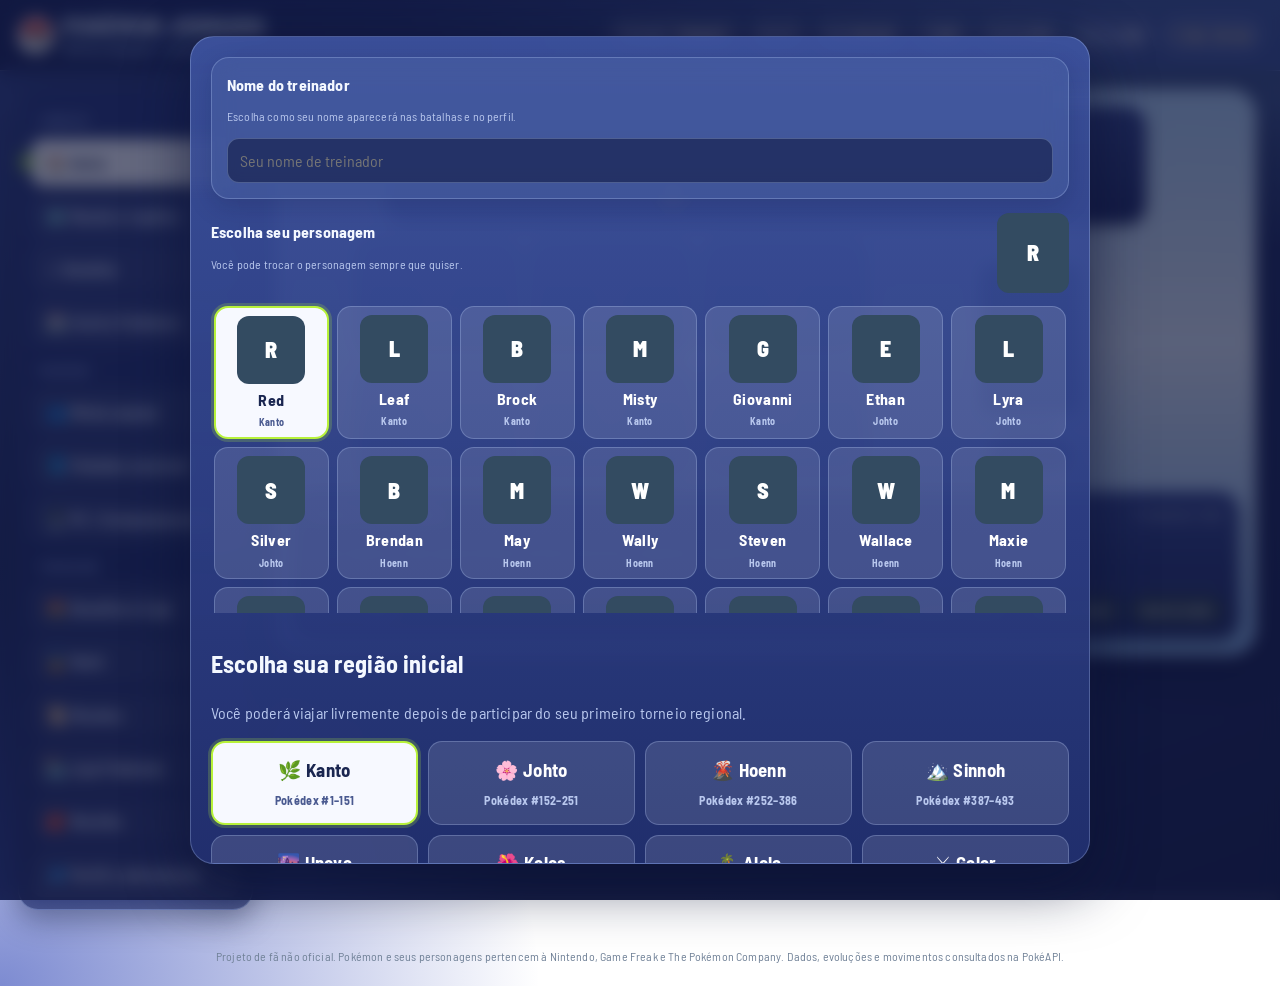
==== commit dace4691: "Add files via upload" ====
--- a/index.html
+++ b/index.html
@@ -20,6 +20,32 @@
 .region-grid{display:grid;grid-template-columns:repeat(auto-fit,minmax(190px,1fr));gap:10px}.region-card{background:#1d2c40;border:1px solid var(--line);border-radius:13px;padding:13px}.region-card.selected{border:2px solid var(--yellow);background:#29374a}.region-card h3{margin:0 0 4px}.starter-grid{display:grid;grid-template-columns:repeat(auto-fit,minmax(150px,1fr));gap:10px}.starter{background:#111d2b;border:1px solid var(--line);border-radius:12px;padding:12px;text-align:center}.starter img{width:100px;height:100px;object-fit:contain}.starter.selected{border:2px solid var(--yellow)}.roulette{height:9px;background:#3a4658;border-radius:20px;overflow:hidden;margin:12px 0}.roulette i{display:block;width:0;height:100%;background:linear-gradient(90deg,#f3c84b,#e34d4d);transition:width 1s}.badge{display:inline-block;background:#36485d;border:1px solid #657b92;padding:5px 8px;border-radius:8px;margin:3px;font-size:12px}.challenge{display:flex;align-items:center;justify-content:space-between;gap:10px;border-bottom:1px solid var(--line);padding:12px 0}.challenge:last-child{border:0}.locked{opacity:.5}.rankbar{height:12px;background:#0c1521;border-radius:20px;overflow:hidden}.rankbar i{display:block;height:100%;background:linear-gradient(90deg,#4a9bda,#f3c84b)}.move-info{font-size:11px;color:var(--muted);font-weight:500}
 @media(max-width:850px){.layout{grid-template-columns:1fr}.sidebar{position:static}.nav{grid-template-columns:repeat(3,1fr)}.nav small{grid-column:1/-1}.grid{grid-template-columns:repeat(2,minmax(0,1fr))}}
 @media(max-width:560px){.layout{padding:10px}.grid{grid-template-columns:1fr}.hero{padding:17px}.heroicon{font-size:42px}.battlefield{min-height:170px}.combatant img{width:110px;height:110px}.moves{grid-template-columns:1fr}.topstats{width:100%}.nav{grid-template-columns:repeat(2,1fr)}}
+
+.pc-controls{display:flex;align-items:center;gap:10px;flex-wrap:wrap;margin:12px 0}.pc-controls label{white-space:nowrap}.pc-controls select{max-width:280px}.pc-pagination{display:flex;align-items:center;justify-content:center;gap:14px;flex-wrap:wrap;margin-top:16px;padding-top:14px;border-top:1px solid var(--line)}
+@media(max-width:560px){.pc-controls{align-items:stretch;flex-direction:column}.pc-controls select{max-width:none;width:100%}.pc-pagination{gap:8px}.pc-pagination button{flex:1}}
+
+.pokemon-center{max-width:850px;margin:auto}.machine-top{display:flex;align-items:center;justify-content:space-between;gap:12px;padding:12px 18px;background:#263b52;border:3px solid #526b83;border-radius:16px 16px 5px 5px;letter-spacing:1.5px;text-align:center}.machine-light{width:12px;height:12px;border-radius:50%;background:#67e5a1;box-shadow:0 0 12px #67e5a1}.healing-machine{background:linear-gradient(145deg,#dce8ee,#9eb5c5);border:5px solid #718b9c;border-top:0;border-radius:0 0 24px 24px;padding:18px;color:#183044;box-shadow:inset 0 0 20px #fff8,0 12px 24px #0004}.machine-screen{background:#172c3c;border:5px solid #607e91;border-radius:14px;padding:16px;color:#e9f7ff}.machine-label{text-align:center;font-size:12px;letter-spacing:2px;color:#9fc4d8;margin-bottom:14px}.pokeball-slots{display:grid;grid-template-columns:repeat(3,minmax(0,1fr));gap:12px}.healing-slot{min-height:125px;display:flex;flex-direction:column;align-items:center;justify-content:center;gap:5px;border:1px dashed #557286;border-radius:12px;background:#203b4c;color:#c6dce8;text-align:center;padding:10px}.healing-slot.occupied{border:1px solid #8cb7ca;background:linear-gradient(145deg,#31546a,#203b4c)}.healing-slot b{font-size:13px;color:#fff}.healing-slot small{font-size:10px;letter-spacing:1px}.center-ball{width:48px;height:48px;border:3px solid #f2f5f7;border-radius:50%;background:linear-gradient(to bottom,#e84d55 0 46%,#263847 46% 54%,#f4f6f8 54%);position:relative;box-shadow:0 2px 8px #0008}.center-ball:after{content:'';position:absolute;left:15px;top:15px;width:12px;height:12px;border:3px solid #263847;background:#fff;border-radius:50%}.empty-slot{width:48px;height:48px;border:2px dashed #638397;border-radius:50%;display:grid;place-items:center;font-size:26px}.machine-base{padding:16px 12px 8px;display:flex;align-items:center;justify-content:space-between;gap:12px}.machine-status{font-size:12px;color:#254357}.status-dot{display:inline-block;width:8px;height:8px;border-radius:50%;background:#35a96d;margin-right:5px}.heal-button{font-size:15px;padding:13px 18px}.center-note{text-align:center;margin-top:14px}
+@media(max-width:600px){.pokeball-slots{grid-template-columns:repeat(2,minmax(0,1fr))}.machine-base{flex-direction:column}.heal-button{width:100%}}
+
+
+/* Exploração: ações em destaque, local atual e hierarquia das seções */
+.exploration-actions{background:linear-gradient(135deg,#1b2d43,#202c43);border-color:#48617c;padding:20px}
+.exploration-heading{display:flex;align-items:center;justify-content:space-between;gap:12px;margin-bottom:14px}
+.exploration-heading h2,.exploration-areas h2{margin:3px 0 4px}
+.eyebrow{font-size:10px;font-weight:900;letter-spacing:.16em;color:#8fbce8}
+.exploration-battle-actions{display:grid;grid-template-columns:repeat(2,minmax(0,1fr));gap:12px}
+.explore-action{min-height:104px;padding:18px;display:flex;align-items:center;gap:14px;text-align:left;border-radius:15px;border:1px solid;transition:transform .16s,filter .16s,box-shadow .16s}
+.explore-action:hover{transform:translateY(-3px);filter:brightness(1.12)}
+.explore-action b,.explore-action small{display:block}.explore-action b{font-size:17px}.explore-action small{font-size:12px;font-weight:500;opacity:.82;margin-top:4px}
+.wild-action{background:linear-gradient(120deg,#176b56,#194a4e);border-color:#42b88b;box-shadow:inset 0 1px #ffffff18}
+.trainer-action{background:linear-gradient(120deg,#85412f,#55334c);border-color:#d47b66;box-shadow:inset 0 1px #ffffff18}
+.explore-action-icon{width:46px;height:46px;flex:0 0 46px;border-radius:13px;background:#ffffff18;display:grid;place-items:center;font-size:25px}
+.explore-action-arrow{margin-left:auto;font-size:30px;opacity:.8}
+.exploration-utility{margin-top:12px}
+.route-current{outline:2px solid #f4c84b;outline-offset:1px;box-shadow:0 0 0 4px #f4c84b20,inset 0 0 28px #f4c84b18;position:relative}
+.current-location-badge{display:inline-block;background:#f4c84b;color:#352809;font-size:10px;font-weight:950;letter-spacing:.08em;border-radius:7px;padding:5px 8px;margin:0 0 8px}
+@media(max-width:600px){.exploration-battle-actions{grid-template-columns:1fr}.explore-action{min-height:88px;padding:14px}.explore-action b{font-size:15px}.exploration-heading{align-items:flex-start}}
+
 </style>
 </head>
 <body>
@@ -30,7 +56,7 @@
 <div class="layout">
 <aside class="sidebar"><div class="nav">
  <small>Jornada</small>
- <button class="active" data-page="home">🏠 Início</button><button data-page="world">🗺️ Mundo e regiões</button><button data-page="battle">⚔️ Batalha</button>
+ <button class="active" data-page="home">🏠 Início</button><button data-page="world">🗺️ Mundo e regiões</button><button data-page="battle">⚔️ Batalha</button><button data-page="center">🏥 Centro Pokémon</button>
  <small>Pokémon</small>
  <button data-page="party">👥 Minha equipe</button><button data-page="dex">📘 Pokédex nacional</button><button data-page="pc">🖥️ PC / Armazenamento</button>
  <small>Treinador</small>
@@ -82,13 +108,26 @@
  [['nymble','tarountula','teddiursa'],['petilil','smoliv','sudowoodo'],['wattrel','bellibolt','luxio','mismagius'],['veluza','wugtrio','crabominable'],['komala','dudunsparce','staraptor'],['mimikyu','banette','houndstone','toxtricity'],['farigiraf','gardevoir','espathra','florges'],['frosmoth','beartic','cetitan','altaria']]
 ];
 const gymLevels=[[8,9,11,13,16,19,22,26],[7,9,12,15,18,21,24,28],[8,10,13,16,19,22,25,29],[8,10,13,16,19,22,25,29],[8,10,13,16,19,22,25,29],[7,9,12,15,18,21,24,28],[9,12,15,18],[9,12,15,18,21,24,27,30],[9,11,14,17,20,23,26,30]];
+// Ultra Beasts: IDs oficiais da Pokédex (Necrozma, Magearna e Marshadow não entram nesta lista).
+const ULTRA_BEAST_IDS=new Set([793,794,795,796,797,798,799,803,804,805,806]);
+function isUltraBeast(species){return ULTRA_BEAST_IDS.has(Number(species?.id));}
+function withoutUltraBeasts(pool){return pool.filter(x=>!isUltraBeast(x));}
+async function pickWildSpecies(pool){
+ const isAlola=regions[state.region]?.name==='Alola';
+ const ultraPool=isAlola?pool.filter(isUltraBeast):[];
+ // Uma chance de 0,2% por encontro em Alola; as demais regiões nunca sorteiam Ultra Beasts.
+ if(ultraPool.length&&Math.random()<0.002)return ultraPool[Math.floor(Math.random()*ultraPool.length)];
+ const commonPool=pool.filter(x=>x.basic&&!x.legendary&&!isUltraBeast(x));
+ if(!commonPool.length)throw Error('Nenhum Pokémon comum disponível nesta região');
+ return pickForCurrentHabitat(commonPool);
+}
 function scaledEncounterLevel(){let base=activeMon()?.level||5;if(base<=12)return Math.max(2,base-1);return Math.max(2,Math.min(34,Math.round(11+(base-12)*.567)))}
 function areaTypeBias(place){let x=(place||'').toLowerCase();if(/snow|ice|glaseado|lanakila/.test(x))return ['ice','steel'];if(/forest|woods|thicket|weald/.test(x))return ['grass','bug','poison','fairy'];if(/cave|mine|mount|mt\.?\s|coronet|cavern|tower|tunnel|rock/.test(x))return ['rock','ground','ghost','steel'];if(/desert|sand/.test(x))return ['ground','rock','fire'];if(/lake|sea|bay|brooklet|shore|island|water/.test(x))return ['water','ice'];if(/volcano|fiery/.test(x))return ['fire','rock'];return ['normal','flying','grass','bug','electric']}
 function areaCategory(place){let x=(place||'').toLowerCase();if(/forest|woods|thicket|weald/.test(x))return 'Floresta';if(/cave|mine|mt\.?\s|cavern|tunnel/.test(x))return 'Caverna';if(/desert|sand/.test(x))return 'Deserto';if(/lake|sea|bay|brooklet|shore|island|water/.test(x))return 'Área aquática';if(/snow|ice|glaseado|lanakila|mount|mountain/.test(x))return 'Montanha';if(/volcano|fiery/.test(x))return 'Área vulcânica';if(/route|province/.test(x))return 'Rota';return 'Cidade / área especial'}
 async function pickForCurrentHabitat(pool){let bias=areaTypeBias(state.location),sample=pool.slice().sort(()=>Math.random()-.5).slice(0,Math.min(28,pool.length));let scored=await Promise.all(sample.map(async x=>{try{let p=await getPokemon(x.id),types=p.types.map(t=>t.type.name),match=types.some(t=>bias.includes(t));return {...x,habitatWeight:match?4:1}}catch{return {...x,habitatWeight:1}}}));return weightedPick(scored,x=>Math.max(1,x.captureRate)*x.habitatWeight)}
 
 const rankNames=['Novato','Aprendiz','Treinador','Experiente','Veterano','Elite','Mestre','Lenda'];
-const emptyState=()=>({name:'Treinador',money:500,bag:{'poke-ball':10,'great-ball':3,'potion':5,'super-potion':2},party:[],pc:[],dex:{},wins:0,trainerWins:0,trainerLevel:1,trainerXP:0,rank:1,rankXP:0,region:0,location:'',started:false,travelUnlocked:false,participated:{},regionalWins:{},leagueWins:{},tournamentChampions:{},leagueChampions:{},challenges:{},quests:{firstCatch:false,firstWin:false,trainerWin:false},activePage:'home',activeBattle:null,history:[],caught:{},trainerAvatar:'red'});
+const emptyState=()=>({name:'Treinador',money:500,bag:{'poke-ball':10,'great-ball':3,'potion':5,'super-potion':2},party:[],pc:[],dex:{},wins:0,trainerWins:0,trainerLevel:1,trainerXP:0,rank:1,rankXP:0,region:0,location:'',started:false,travelUnlocked:false,participated:{},regionalWins:{},leagueWins:{},tournamentChampions:{},leagueChampions:{},challenges:{},quests:{firstCatch:false,firstWin:false,trainerWin:false},activePage:'home',activeBattle:null,history:[],caught:{},shinyDex:{},trainerAvatar:'red'});
 let state=emptyState(),speciesList=[],speciesCache=new Map(),pokemonCache=new Map(),moveCache=new Map(),chainCache=new Map(),dexLoading=false;
 const speciesMetaCache=new Map();
 function toast(msg){let host=$('#toastHost'),el=document.createElement('div');el.className='notice';el.textContent=msg;host.prepend(el);setTimeout(()=>el.remove(),2800)}
@@ -101,14 +140,38 @@
 document.querySelectorAll('.nav button[data-page]').forEach(b=>b.onclick=()=>setPage(b.dataset.page));
 function hero(title,desc,icon='🎒'){return `<section class="hero"><div><h1>${title}</h1><p>${desc}</p></div><div class="heroicon">${icon}</div></section>`}
 function monCard(m,actions=''){return `<div class="slot"><img src="${m.sprite}" alt="${esc(m.name)}"><div class="grow"><b>${cap(m.name)}</b><div class="small muted">Nv. ${m.level} • ${m.hp}/${m.maxHp} HP • ${m.xp||0}/${xpNeeded(m.level)} XP</div><div class="bar"><i style="width:${Math.max(0,100*m.hp/m.maxHp)}%"></i></div></div>${actions}</div>`}
-function render(){refreshTop();let p=state.activePage,html='';if(p==='home')html=homePage();if(p==='world')html=worldPage();if(p==='battle')html=battlePage();if(p==='party')html=partyPage();if(p==='dex')html=dexPage();if(p==='pc')html=pcPage();if(p==='bag')html=bagPage();if(p==='shop')html=shopPage();if(p==='quests')html=questsPage();if(p==='rank')html=rankPage();if(p==='challenges')html=challengesPage();if(p==='profile')html=profilePage();$('#main').innerHTML=html;if(p==='dex')loadDex();if(p==='battle'&&state.activeBattle)renderBattle()}
+function render(){refreshTop();let p=state.activePage,html='';if(p==='home')html=homePage();if(p==='world')html=worldPage();if(p==='battle')html=battlePage();if(p==='party')html=partyPage();if(p==='dex')html=dexPage();if(p==='pc')html=pcPage();if(p==='center')html=centerPage();if(p==='bag')html=bagPage();if(p==='shop')html=shopPage();if(p==='quests')html=questsPage();if(p==='rank')html=rankPage();if(p==='challenges')html=challengesPage();if(p==='profile')html=profilePage();$('#main').innerHTML=html;if(p==='dex')loadDex();if(p==='battle')renderBattle()}
 function storyInfo(){let n=challengeCount(state.region),r=regions[state.region];if(!state.started)return {title:'O chamado da jornada',body:'Um novo treinador está prestes a escolher seu primeiro parceiro e iniciar uma pesquisa sobre os fenômenos que conectam as regiões.'};if(!state.participated[state.region]&&n<2)return {title:'Capítulo 1 — Ecos da região',body:'O Professor Pokémon local pediu que você registre espécies e investigue relatos de energia incomum nas rotas. Conquiste dois desafios para provar sua capacidade e receber o convite do torneio regional.'};if(!state.participated[state.region])return {title:'Capítulo 2 — Convite para o torneio',body:'Com dois desafios concluídos, você recebeu o convite para o torneio regional. A primeira participação abrirá as rotas internacionais, independentemente do resultado.'};if(n<r.challenges.length)return {title:'Capítulo 3 — Além das fronteiras',body:'Sua participação no torneio liberou as viagens. Continue investigando os registros do Projeto Horizonte e conclua todos os desafios de '+r.name+' para alcançar a Liga.'};return {title:'Capítulo 4 — A Liga e o Projeto Horizonte',body:'Você concluiu os desafios de '+r.name+' e está classificado para a Liga. Os dados reunidos nesta região ajudarão a entender os fenômenos que aparecem em diferentes partes do mundo Pokémon.'}}
 function homePage(){let lead=state.party[0],r=regions[state.region],story=storyInfo();return hero('Sua jornada Pokémon começa aqui!','Escolha sua região, conheça seus Pokémon, conquiste desafios e dispute torneios e Ligas regionais.','🌍')+`<div class="grid"><div class="panel" style="grid-column:span 2"><div class="row"><h2>Jornada atual</h2><span class="type">${r.name}</span></div><p class="muted">Local: ${esc(state.location||'Ainda não definido')}. ${state.travelUnlocked?'Você já pode viajar entre todas as regiões.':'Vença dois desafios e participe do primeiro torneio regional para liberar viagens.'}</p><div class="wrap"><button class="primary" onclick="setPage('world')">Explorar mundo</button><button onclick="setPage('challenges')">Ver desafios</button><button onclick="setPage('party')">Ver equipe</button></div></div><div class="panel"><h3>Seu parceiro</h3>${lead?`<div class="pokemon"><img class="sprite" src="${lead.sprite}"><div><b>${cap(lead.name)}</b><div class="muted small">Nível ${lead.level}</div>${lead.types.map(t=>`<span class="type">${cap(t)}</span>`).join('')}</div></div>`:'<p class="muted">Escolha seu primeiro Pokémon.</p>'}</div><div class="panel"><h3>Resumo do treinador</h3><div class="row"><span class="muted">Pokémon registrados</span><b>${Object.keys(state.dex).length}</b></div><div class="row"><span class="muted">Vitórias totais</span><b>${state.wins}</b></div><div class="row"><span class="muted">Vitórias contra treinadores</span><b>${state.trainerWins}</b></div><div class="row"><span class="muted">Rank</span><b>${rankNames[Math.min(7,state.rank-1)]}</b></div></div><div class="panel"><h3>Progresso regional</h3><p class="muted small">${challengeCount(state.region)} de ${regions[state.region].challenges.length} desafios concluídos.</p><div class="wrap">${(state.challenges[state.region]||[]).map(i=>`<span class="badge">${regions[state.region].name} #${i+1}</span>`).join('')||'Nenhuma conquista ainda.'}</div></div><div class="panel" style="grid-column:1/-1"><div class="row"><h3>${story.title}</h3><span class="type">Projeto Horizonte</span></div><p class="muted">${story.body}</p><button onclick="setPage('quests')">Ver objetivos da história</button></div></div>`}
-function worldPage(){let r=regions[state.region],areas=regionAreas[state.region];return hero('Mundo Pokémon','Escolha uma das nove regiões oficiais. As outras regiões ficam disponíveis após sua primeira participação em um torneio regional.','🗺️')+`<div class="panel"><div class="row"><h2>Regiões disponíveis</h2><span class="type">${state.travelUnlocked?'Viagem liberada':'Viagem bloqueada'}</span></div><div class="region-grid">${regions.map((x,i)=>`<div class="region-card ${i===state.region?'selected':''}"><div class="row"><h3>${x.symbol} ${x.name}</h3><span class="small muted">#${x.lo}–${x.hi}</span></div><p class="small muted">${i===6?'Provas insulares, Kahunas e Cristais Z':'Ginásios, insígnias e Liga Pokémon'}</p><button class="${i===state.region?'gold':'soft'}" ${i!==state.region&&!state.travelUnlocked?'disabled':''} onclick="travelRegion(${i})">${i===state.region?'Região atual':'Viajar para '+x.name}</button></div>`).join('')}</div></div><div class="panel" style="margin-top:12px"><div class="row"><h2>${r.name}: áreas de exploração</h2><span class="small muted">Pokémon da Pokédex regional</span></div><div class="grid">${areas.map((a,i)=>`<div class="route"><div><span class="type">${areaCategory(a)}</span><h3>${a}</h3><p class="small">Maior chance de encontrar tipos ${areaTypeBias(a).map(cap).join(', ')}. Outros tipos também podem aparecer.</p></div><button class="primary" onclick="travel('${esc(a)}')">Viajar e explorar</button></div>`).join('')}</div><div class="wrap" style="margin-top:13px"><button class="good" onclick="encounter()">Procurar Pokémon selvagem</button><button onclick="trainerBattle()">Procurar treinador</button><button class="soft" onclick="healParty()">Centro Pokémon: curar equipe</button></div></div>`}
+function worldPage(){let r=regions[state.region],areas=regionAreas[state.region];return hero('Mundo Pokémon','Explore os locais da sua região, encontre Pokémon e desafie outros treinadores.','🗺️')+
+`<section class="panel exploration-actions"><div class="exploration-heading"><div><span class="eyebrow">COMECE SUA AVENTURA</span><h2>O que deseja fazer?</h2><p class="small muted">Escolha seu próximo desafio.</p></div><span class="type">${r.name}</span></div><div class="exploration-battle-actions"><button class="explore-action wild-action" onclick="encounter()"><span class="explore-action-icon">⚡</span><span><b>Batalhar contra Pokémon</b><small>Encontre um Pokémon selvagem nesta região</small></span><span class="explore-action-arrow">›</span></button><button class="explore-action trainer-action" onclick="trainerBattle()"><span class="explore-action-icon">⚔️</span><span><b>Batalhar contra treinador</b><small>Enfrente outro treinador Pokémon</small></span><span class="explore-action-arrow">›</span></button></div></section>
+<div class="panel exploration-areas" style="margin-top:12px"><div class="row"><div><span class="eyebrow">EXPLORAÇÃO</span><h2>${r.name}: rotas e lugares</h2></div><span class="small muted">Pokémon da Pokédex regional</span></div><p class="small muted">O local destacado indica onde você está atualmente.</p><div class="grid">${areas.map((a,i)=>{let current=(state.location||areas[0])===a;return `<div class="route ${current?'route-current':''}"><div>${current?'<span class="current-location-badge">● VOCÊ ESTÁ AQUI</span>':''}<span class="type">${areaCategory(a)}</span><h3>${a}</h3><p class="small">Maior chance de encontrar tipos ${areaTypeBias(a).map(cap).join(', ')}. Outros tipos também podem aparecer.</p></div><button class="${current?'good':'primary'}" onclick="travel('${esc(a)}')">${current?'Local atual':'Viajar para cá'}</button></div>`}).join('')}</div></div>
+<div class="panel exploration-regions" style="margin-top:12px"><div class="row"><h2>Escolher região</h2><span class="type">${state.travelUnlocked?'Viagem liberada':'Viagem bloqueada'}</span></div><div class="region-grid">${regions.map((x,i)=>`<div class="region-card ${i===state.region?'selected':''}"><div class="row"><h3>${x.symbol} ${x.name}</h3><span class="small muted">#${x.lo}–${x.hi}</span></div><p class="small muted">${i===6?'Provas insulares, Kahunas e Cristais Z':'Ginásios, insígnias e Liga Pokémon'}</p><button class="${i===state.region?'gold':'soft'}" ${i!==state.region&&!state.travelUnlocked?'disabled':''} onclick="travelRegion(${i})">${i===state.region?'Região atual':'Viajar para '+x.name}</button></div>`).join('')}</div></div>`}
 function battlePage(){return hero('Batalha Pokémon','Combates por turnos: escolha um movimento, observe o turno adversário e use trocas e itens estrategicamente.','⚔️')+`<div class="panel" id="battleMount">${state.activeBattle?'<p class="muted">Preparando batalha...</p>':'<div class="empty">Nenhuma batalha em andamento.<br><button class="primary" style="margin-top:12px" onclick="setPage(\'world\')">Ir explorar</button></div>'}</div>`}
 function partyPage(){return hero('Sua equipe Pokémon','Treine seus parceiros, confira os movimentos e evolua quando todos os requisitos oficiais forem atendidos.','👥')+`<div class="panel"><div class="row"><h2>Equipe (${state.party.length}/6)</h2><button onclick="healParty()">Curar equipe</button></div><div class="list">${state.party.map((m,i)=>`${monCard(m,`<div class="wrap"><button onclick="moveParty(${i},-1)" ${i===0?'disabled':''}>↑</button><button onclick="moveParty(${i},1)" ${i===state.party.length-1?'disabled':''}>↓</button><button class="soft" onclick="showEvolution('${m.uid}')">Evolução</button></div>`)}`).join('')||'<div class="empty">Sua equipe está vazia.</div>'}</div><p class="small muted">Movimentos e condições de evolução vêm dos dados da PokéAPI. Trocas com outro jogador não estão disponíveis nesta versão offline.</p></div>`}
 function dexPage(){return hero('Pokédex nacional','Pesquise espécies oficiais. A Pokédex carrega progressivamente os dados da PokéAPI.','📘')+`<div class="panel"><div class="toolbar"><input id="dexSearch" class="field" placeholder="Buscar Pokémon pelo nome ou número..." oninput="filterDex()"><select id="dexRegion" class="field" style="max-width:190px" onchange="filterDex()"><option value="all">Todas as regiões</option>${regions.map((r,i)=>`<option value="${i}">${r.name}</option>`).join('')}</select></div><div class="small muted" id="dexStatus">Carregando lista nacional...</div><div class="dexgrid" id="dexGrid"></div></div>`}
-function pcPage(){return hero('Armazenamento Pokémon','Pokémon extras ficam guardados no PC quando sua equipe chega a seis integrantes.','🖥️')+`<div class="panel"><h2>PC (${state.pc.length})</h2><div class="list">${state.pc.map((m,i)=>monCard(m,`<button onclick="withdraw(${i})" ${state.party.length>=6?'disabled':''}>Retirar</button>`)).join('')||'<div class="empty">Nenhum Pokémon armazenado.</div>'}</div></div>`}
+let pcCurrentPage=0,pcRegionFilter='all';
+function pcSetPage(page){pcCurrentPage=Math.max(0,Number(page)||0);render()}
+function pcSetRegion(region){pcRegionFilter=String(region);pcCurrentPage=0;render()}
+function pcPage(){
+ const filtered=state.pc.map((mon,index)=>({mon,index})).filter(({mon})=>{
+  if(pcRegionFilter==='all')return true;
+  const id=Number(mon.speciesId||mon.id);
+  const region=regions.findIndex(r=>id>=r.lo&&id<=r.hi);
+  return region===Number(pcRegionFilter);
+ });
+ const totalPages=Math.ceil(filtered.length/10);
+ pcCurrentPage=Math.min(pcCurrentPage,Math.max(0,totalPages-1));
+ const start=pcCurrentPage*10,visible=filtered.slice(start,start+10);
+ const options=[['all','Todas as regiões'],...regions.map((r,i)=>[String(i),r.name])];
+ return hero('Armazenamento Pokémon','Pokémon extras ficam guardados no PC quando sua equipe chega a seis integrantes.','🖥️')+
+ `<div class="panel"><div class="row" style="flex-wrap:wrap"><h2>PC (${filtered.length}${pcRegionFilter==='all'?'':' filtrados'} / ${state.pc.length})</h2><span class="small muted">Limite de 10 Pokémon por página</span></div>
+ <div class="pc-controls"><label for="pcRegionFilter" class="small muted">Filtrar por região</label><select id="pcRegionFilter" class="field" onchange="pcSetRegion(this.value)">${options.map(([value,label])=>`<option value="${value}" ${pcRegionFilter===value?'selected':''}>${label}</option>`).join('')}</select></div>
+ <div class="list">${visible.map(({mon,index})=>monCard(mon,`<button onclick="withdraw(${index})" ${state.party.length>=6?'disabled':''}>Retirar</button>`)).join('')||'<div class="empty">Nenhum Pokémon encontrado nesta região.</div>'}</div>
+ ${totalPages>1?`<div class="pc-pagination"><button onclick="pcSetPage(${pcCurrentPage-1})" ${pcCurrentPage===0?'disabled':''}>← Anterior</button><span class="small muted">Página ${pcCurrentPage+1} de ${totalPages}</span><button onclick="pcSetPage(${pcCurrentPage+1})" ${pcCurrentPage>=totalPages-1?'disabled':''}>Próxima →</button></div>`:''}
+ </div>`
+}
+function centerPage(){let count=state.party.length;return hero('Centro Pokémon','Recupere a equipe na máquina de cura e prepare seus parceiros para a próxima aventura.','🏥')+`<div class="panel pokemon-center"><div class="machine-top"><span class="machine-light"></span><b>MÁQUINA DE CURA POKÉMON</b><span class="machine-light"></span></div><div class="healing-machine"><div class="machine-screen"><div class="machine-label">EQUIPE REGISTRADA · ${count}/6</div><div class="pokeball-slots">${Array.from({length:6},(_,i)=>{let m=state.party[i];return `<div class="healing-slot ${m?'occupied':''}">${m?`<div class="center-ball"><span></span></div><b>${cap(m.name)}</b><small>NV. ${m.level}</small>`:'<div class="empty-slot"><span>＋</span></div><small>ESPAÇO VAZIO</small>'}</div>`}).join('')}</div></div><div class="machine-base"><div class="machine-status"><span class="status-dot"></span> ${count?'Aguardando comando de cura':'Nenhum Pokémon na equipe'}</div><button class="good heal-button" onclick="healParty()" ${count?'':'disabled'}>✚ CURAR TODOS OS POKÉMON</button></div></div><p class="small muted center-note">A máquina exibe apenas os espaços ocupados pela sua equipe. O limite é de seis Pokémon.</p></div>`}
 function bagPage(){return hero('Mochila','Itens para capturar, recuperar e evoluir Pokémon.','🎒')+`<div class="panel"><div class="list">${Object.entries(state.bag).filter(x=>x[1]>0).map(([id,n])=>`<div class="challenge"><div><b>${itemName(id)}</b><div class="small muted">Quantidade: ${n}</div></div><button onclick="useItem('${id}')">Usar</button></div>`).join('')||'<div class="empty">Sua mochila está vazia.</div>'}</div></div>`}
 function questsPage(){let qs=[['firstCatch','Primeira captura','Capture seu primeiro Pokémon.',!!state.quests.firstCatch,40],['firstWin','Primeira vitória','Vença sua primeira batalha.',!!state.quests.firstWin,50],['trainerWin','Treinador em ascensão','Vença uma batalha contra treinador.',!!state.quests.trainerWin,100],['twoChallenges','Prova regional','Conclua dois desafios na região atual.',challengeCount(state.region)>=2,250],['firstTournament','Convite internacional','Participe pela primeira vez do torneio regional.',!!state.participated[state.region],300]];return hero('Missões da jornada','O Projeto Horizonte registra sua evolução como treinador e as descobertas feitas em cada região.','📜')+`<div class="panel"><div class="notice"><b>Projeto Horizonte — ${regions[state.region].name}</b><br><span class="small">O Professor Pokémon está reunindo dados sobre espécies, habitats e fenômenos regionais. Suas conquistas abrem novos capítulos da pesquisa.</span></div>${qs.map(([id,n,d,done,reward])=>{let claimed=!!state.quests.claimed?.[id];return `<div class="challenge"><div><b>${done?'✓ ':''}${n}</b><div class="small muted">${d}</div></div><div><span class="type">${claimed?'Resgatada':done?'+'+reward+' ₽':'Em andamento'}</span><br><button style="margin-top:6px" class="${done&&!claimed?'gold':'soft'}" onclick="claimQuest('${id}',${reward})" ${!done||claimed?'disabled':''}>${claimed?'Resgatada':done?'Resgatar':'Bloqueada'}</button></div></div>`}).join('')}</div>`}
 function rankPage(){let xpNeed=state.rank*160;return hero('Nível e rank','Seu nível representa a experiência geral; o rank mede suas conquistas contra treinadores.','🏅')+`<div class="panel"><div class="grid"><div class="card"><b>Nível de treinador</b><h2>${state.trainerLevel}</h2><p class="small muted">${state.trainerXP}/${state.trainerLevel*100} XP · ganha XP em todas as batalhas</p><div class="rankbar"><i style="width:${Math.min(100,state.trainerXP/(state.trainerLevel*100)*100)}%"></i></div></div><div class="card"><b>Rank ${state.rank} — ${rankNames[Math.min(7,state.rank-1)]}</b><p class="small muted">${state.rankXP}/${xpNeed} XP · somente vitórias contra treinadores e desafios</p><div class="rankbar"><i style="width:${Math.min(100,state.rankXP/xpNeed*100)}%"></i></div></div><div class="card"><b>Vitórias contra treinadores</b><h2>${state.trainerWins}</h2><small class="muted">Líderes, treinadores, torneios e Liga</small></div></div><p class="small muted">O nível é apenas um indicador de progresso geral. O rank é o único requisito para desbloquear desafios e missões competitivas.</p></div>`}
@@ -143,11 +206,15 @@
 async function travel(place){state.location=place;state.quests.visitViridian=true;save(true);render();toast('Você chegou a '+place+'.')}
 function travelRegion(i){if(i!==state.region&&!state.travelUnlocked){toast('Participe de um torneio regional primeiro.');return}state.region=i;state.location=regionAreas[i][0];save(true);render();toast('Você viajou para '+regions[i].name+'!')}
 function weightedPick(items,weightFn){let total=items.reduce((s,x)=>s+Math.max(.001,weightFn(x)),0),r=Math.random()*total;for(let x of items){r-=Math.max(.001,weightFn(x));if(r<=0)return x}return items[items.length-1]}
-async function encounter(){if(!state.started){showSetup();return}if(state.activeBattle){toast('Você já está em uma batalha.');return}try{toast('Procurando Pokémon da região...');let pool=await getRegionalSpecies(state.region);let eligible=pool.filter(x=>!x.legendary&&(x.basic||challengeCount(state.region)>=4));if(!eligible.length)eligible=pool.filter(x=>!x.legendary);let pick=await pickForCurrentHabitat(eligible);let p=await getPokemon(pick.id),level=wildLevel();let mon=await prepareMon(p,level);mon.speciesId=pick.id;state.activeBattle={kind:'wild',enemy:mon,enemyHp:mon.hp,turn:'player',log:`Um ${cap(mon.name)} selvagem apareceu!`,turnNumber:1};state.dex[mon.id]=true;setPage('battle');save(true)}catch(e){toast('Não foi possível encontrar Pokémon. Verifique a conexão com a PokéAPI.');console.error(e)}}
+async function encounter(){if(!state.started){showSetup();return}if(state.activeBattle){toast('Você já está em uma batalha.');return}try{toast('Procurando Pokémon da região...');let pool=await getRegionalSpecies(state.region);let pick=await pickWildSpecies(pool);let p=await getPokemon(pick.id),level=wildLevel();let mon=await prepareMon(p,level);mon.speciesId=pick.id;state.activeBattle={kind:'wild',enemy:mon,enemyHp:mon.hp,turn:'player',log:`Um ${cap(mon.name)} selvagem apareceu!`,turnNumber:1};state.dex[mon.id]=true;setPage('battle');save(true)}catch(e){toast('Não foi possível encontrar Pokémon. Verifique a conexão com a PokéAPI.');console.error(e)}}
 function wildLevel(){return scaledEncounterLevel()}
-async function trainerBattle(){if(!state.started){showSetup();return}if(state.activeBattle)return;let level=scaledEncounterLevel();let regionPool=await getRegionalSpecies(state.region),pick=await pickForCurrentHabitat(regionPool.filter(x=>!x.legendary));let p=await getPokemon(pick.id),enemy=await prepareMon(p,level);state.activeBattle={kind:'trainer',enemy,trainerTeam:await makeTrainerTeam(level,2+Math.min(3,challengeCount(state.region)),pick.id),trainerIndex:0,enemyHp:enemy.hp,turn:'player',turnNumber:1,log:'Um treinador da região desafiou você!'};state.activeBattle.trainerTeam[0]=enemy;setPage('battle')}
-async function makeTrainerTeam(level,count,firstId){let pool=await getRegionalSpecies(state.region),valid=pool.filter(x=>!x.legendary);let team=[];for(let i=0;i<count;i++){let pick=i===0?{id:firstId}:weightedPick(valid,x=>Math.max(1,x.captureRate)*(x.basic?1:.2));let p=await getPokemon(pick.id),m=await prepareMon(p,level);team.push(m)}return team}
-function activeMon(){return state.party.find(m=>m.hp>0)}
+async function trainerBattle(){if(!state.started){showSetup();return}if(state.activeBattle)return;let level=scaledEncounterLevel();let regionPool=withoutUltraBeasts(await getRegionalSpecies(state.region)),pick=await pickForCurrentHabitat(regionPool.filter(x=>!x.legendary));let p=await getPokemon(pick.id),enemy=await prepareMon(p,level);state.activeBattle={kind:'trainer',enemy,trainerTeam:await makeTrainerTeam(level,2+Math.min(3,challengeCount(state.region)),pick.id),trainerIndex:0,enemyHp:enemy.hp,turn:'player',turnNumber:1,log:'Um treinador da região desafiou você!'};state.activeBattle.trainerTeam[0]=enemy;setPage('battle')}
+async function makeTrainerTeam(level,count,firstId){let pool=withoutUltraBeasts(await getRegionalSpecies(state.region)),valid=pool.filter(x=>!x.legendary);let team=[];for(let i=0;i<count;i++){let pick=i===0?{id:firstId}:weightedPick(valid,x=>Math.max(1,x.captureRate)*(x.basic?1:.2));let p=await getPokemon(pick.id),m=await prepareMon(p,level);team.push(m)}return team}
+function activeMon(){
+ const selected=state.activeBattle?.activePokemonUid;
+ if(selected){const current=state.party.find(m=>m.uid===selected);if(current&&current.hp>0)return current;}
+ return state.party.find(m=>m.hp>0);
+}
 function renderBattle(){let b=state.activeBattle,host=$('#battleMount');if(!host)return;if(!b){host.innerHTML='<div class="empty">Batalha finalizada! O combate foi encerrado.<br><button class="primary" style="margin-top:12px" onclick="setPage(\'world\')">Voltar à exploração</button> <button style="margin-top:12px" onclick="setPage(\'party\')">Ver minha equipe</button></div>';return}let me=activeMon();if(!me){host.innerHTML='<h2>Todos os seus Pokémon estão debilitados.</h2><button onclick="healParty();state.activeBattle=null;setPage(\'world\')">Ir ao Centro Pokémon</button>';return}host.innerHTML=`<div class="row"><span class="type">${b.kind==='wild'?'Pokémon selvagem':b.kind==='trainer'?'Treinador adversário':b.kind==='challenge'?'Líder: '+esc(b.leader||'Ginásio'):b.kind==='tournament'?'Torneio regional':'Liga Pokémon'}</span><span class="muted small">Turno ${b.turnNumber||1} · ${esc(regions[state.region].name)}</span></div><div class="battlefield"><div class="combatant enemy"><img src="${b.enemy.sprite}"><div class="name">${cap(b.enemy.name)} <span class="small">Nv.${b.enemy.level}</span></div><div class="bar"><i style="width:${100*b.enemyHp/b.enemy.maxHp}%;background:#e66"></i></div><div class="small muted">${Math.max(0,b.enemyHp)}/${b.enemy.maxHp} HP</div></div><div class="combatant"><img src="${me.sprite}"><div class="name">${cap(me.name)} <span class="small">Nv.${me.level}</span></div><div class="bar"><i style="width:${100*me.hp/me.maxHp}%"></i></div><div class="small muted">${me.hp}/${me.maxHp} HP</div></div></div><div class="row"><b>Escolha um movimento</b><span class="muted small">Sua vez</span></div><div class="moves">${me.moves.map((m,i)=>`<button class="move" onclick="playerMove(${i})" ${!m.pp?'disabled':''}><span>${cap(m.name)}<small class="move-info" style="display:block">${cap(m.type)} · PP ${m.pp}/${m.maxPp} · ${m.power||'Status'}</small></span></button>`).join('')}</div><div class="wrap" style="margin-top:10px"><button class="gold" onclick="throwBall('poke-ball')" ${b.kind!=='wild'?'disabled':''}>Poké Bola (${state.bag['poke-ball']||0})</button><button onclick="throwBall('great-ball')" ${b.kind!=='wild'||!state.bag['great-ball']?'disabled':''}>Great Ball (${state.bag['great-ball']||0})</button><button onclick="throwBall('ultra-ball')" ${b.kind!=='wild'||!state.bag['ultra-ball']?'disabled':''}>Ultra Ball (${state.bag['ultra-ball']||0})</button><button onclick="openSwitch()">Trocar Pokémon</button><button onclick="useBattlePotion('potion')">Poção (${state.bag.potion||0})</button><button onclick="useBattlePotion('super-potion')" ${!state.bag['super-potion']?'disabled':''}>Super Poção (${state.bag['super-potion']||0})</button><button class="danger" onclick="runAway()" ${b.kind!=='wild'?'disabled':''}>Fugir</button></div><div class="log" id="battleLog">${esc(b.log)}</div>`}
 function multiplier(moveType,defTypes){let mult=1;for(let t of defTypes)mult*=({normal:{rock:.5,ghost:0,steel:.5},fire:{fire:.5,water:.5,grass:2,ice:2,bug:2,rock:.5,dragon:.5,steel:2},water:{fire:2,water:.5,grass:.5,ground:2,rock:2,dragon:.5},electric:{water:2,electric:.5,grass:.5,ground:0,flying:2,dragon:.5},grass:{fire:.5,water:2,grass:.5,poison:.5,ground:2,flying:.5,bug:.5,rock:2,dragon:.5,steel:.5},ice:{fire:.5,water:.5,grass:2,ice:.5,ground:2,flying:2,dragon:2,steel:.5},fighting:{normal:2,ice:2,poison:.5,flying:.5,psychic:.5,bug:.5,rock:2,ghost:0,dark:2,steel:2,fairy:.5},poison:{grass:2,poison:.5,ground:.5,rock:.5,ghost:.5,steel:0,fairy:2},ground:{fire:2,electric:2,grass:.5,poison:2,flying:0,bug:.5,rock:2,steel:2},flying:{electric:.5,grass:2,fighting:2,bug:2,rock:.5,steel:.5},psychic:{fighting:2,poison:2,psychic:.5,dark:0,steel:.5},bug:{fire:.5,grass:2,fighting:.5,poison:.5,flying:.5,psychic:2,ghost:.5,dark:2,steel:.5,fairy:.5},rock:{fire:2,ice:2,fighting:.5,ground:.5,flying:2,bug:2,steel:.5},ghost:{normal:0,psychic:2,ghost:2,dark:.5},dragon:{dragon:2,steel:.5,fairy:0},dark:{fighting:.5,psychic:2,ghost:2,dark:.5,fairy:.5},steel:{fire:.5,water:.5,electric:.5,ice:2,rock:2,steel:.5,fairy:2},fairy:{fire:.5,fighting:2,poison:.5,dragon:2,dark:2,steel:.5}})[moveType]?.[t]??1;return mult}
 function damageCalc(attacker,defender,move){let physical=move.damageClass==='physical',a=attacker.stats[physical?'attack':'special-attack']||50,d=defender.stats[physical?'defense':'special-defense']||50;let stab=attacker.types.includes(move.type)?1.5:1,mult=multiplier(move.type,defender.types);if(!move.power)return {damage:0,mult,stab};let damage=Math.floor((((2*attacker.level/5+2)*move.power*a/Math.max(1,d))/50+2)*stab*mult*(.85+Math.random()*.15));return {damage:Math.max(1,damage),mult,stab}}
@@ -162,7 +229,7 @@
 function chooseMoveReplacement(index){let pending=window.pendingMoveTarget;if(!pending)return;if(index>=0){pending.mon.moves[index]=pending.move;toast(cap(pending.mon.name)+' esqueceu um movimento e aprendeu '+cap(pending.move.name)+'!')}else toast(cap(pending.mon.name)+' não aprendeu o novo movimento.');$('#modalRoot').innerHTML='';let done=window.pendingMoveResolve;window.pendingMoveResolve=null;window.pendingMoveTarget=null;if(done)done()}
 async function refreshMoves(mon,p,oldLevel){let learn=[];for(let entry of p.moves){let details=entry.version_group_details.filter(v=>v.move_learn_method.name==='level-up');let selected=details.filter(v=>v.version_group.name==='scarlet-violet');if(!selected.length)selected=details.slice(-1);let levels=selected.map(v=>v.level_learned_at).filter(l=>l>oldLevel&&l<=mon.level);if(levels.length)learn.push({name:entry.move.name,level:Math.min(...levels)})}learn.sort((a,b)=>a.level-b.level);mon.learnedMoveNames=mon.learnedMoveNames||[];for(let x of learn){if(mon.learnedMoveNames.includes(x.name))continue;mon.learnedMoveNames.push(x.name);if(mon.moves.some(m=>m.name===x.name))continue;try{let d=await getMove(x.name),move={name:d.name,power:d.power||0,accuracy:d.accuracy||100,type:d.type.name,pp:d.pp,maxPp:d.pp,damageClass:d.damage_class.name,priority:d.priority||0};await learnMovePrompt(mon,move)}catch(e){console.warn('Não foi possível carregar movimento',x.name,e)}}}
 function gainTrainerXP(xp,rankEligible=false){state.trainerXP+=xp;while(state.trainerXP>=state.trainerLevel*100){state.trainerXP-=state.trainerLevel*100;state.trainerLevel++;toast('Nível de treinador aumentado para '+state.trainerLevel+'!')}if(rankEligible){state.rankXP+=xp;while(state.rankXP>=state.rank*160&&state.rank<8){state.rankXP-=state.rank*160;state.rank++;toast('Novo rank: '+rankNames[state.rank-1]+'!')}}}
-function activeBattleSwitch(i){let b=state.activeBattle;if(!b||state.party[i].hp<=0)return;let mon=state.party.splice(i,1)[0];state.party.unshift(mon);b.turn='player';b.log='Você enviou '+cap(mon.name)+'!';renderBattle();save(true)}
+function activeBattleSwitch(i){let b=state.activeBattle,mon=state.party[i];if(!b||!mon||mon.hp<=0)return;b.activePokemonUid=mon.uid;b.turn='player';b.log='Você enviou '+cap(mon.name)+'!';renderBattle();save(true)}
 function openSwitch(){let b=state.activeBattle;if(!b)return;let options=state.party.map((m,i)=>`<button class="dexitem" onclick="activeBattleSwitch(${i})" ${m.hp<=0?'disabled':''}><img src="${m.sprite}"><span><b>${cap(m.name)}</b><small>${m.hp}/${m.maxHp} HP · Nv.${m.level}</small></span></button>`).join('');$('#modalRoot').innerHTML=`<div class="modalback" onclick="if(event.target===this)closeModal()"><div class="modal"><div class="row"><h2>Trocar Pokémon</h2><button onclick="closeModal()">✕</button></div><div class="list">${options}</div></div></div>`}
 function closeModal(){$('#modalRoot').innerHTML=''}
 function throwBall(id){let b=state.activeBattle;if(!b||b.kind!=='wild')return;if(!state.bag[id]){toast('Você não tem '+itemName(id)+'.');return}state.bag[id]--;let catchRate=40;getSpecies(b.enemy.speciesId||b.enemy.id).then(s=>{catchRate=s.capture_rate;let hpFactor=1-b.enemyHp/b.enemy.maxHp,ballBonus=id==='ultra-ball'?1.8:id==='great-ball'?1.4:1,chance=Math.min(.98,Math.max(.04,((catchRate/255)*.55+hpFactor*.58)*ballBonus));if(Math.random()<chance){let mon=b.enemy;mon.hp=Math.max(1,b.enemyHp);if(state.party.length<6)state.party.push(mon);else state.pc.push(mon);state.dex[mon.id]=true;state.caught[mon.id]=true;state.quests.firstCatch=true;state.activeBattle=null;save(true);render();toast(cap(mon.name)+' foi capturado!')}else{b.log=cap(b.enemy.name)+' escapou da '+itemName(id)+'!';b.turn='enemy';enemyTurn()}}).catch(()=>toast('Não foi possível consultar a taxa de captura.'))}
@@ -184,12 +251,12 @@
 function useEvolutionStone(item,uid){let mon=state.party.find(m=>m.uid===uid);if(!mon)return;showEvolution(uid).then(()=>toast('Confira se a pedra corresponde ao requisito de evolução.'))}
 async function startChallenge(index){if(state.activeBattle)return;let won=state.challenges[state.region]||[];if(won.includes(index)||index>0&&!won.includes(index-1))return;let reqRank=1+Math.floor(index/2);if(state.rank<reqRank){toast('Seu rank ainda não libera este desafio.');return}await startFixedGymBattle(index)}
 async function startFixedGymBattle(index){let roster=(gymTeams[state.region]?.[index]||[]).slice();let level=gymLevels[state.region]?.[index]||10;let leader=regions[state.region].challenges[index].split(' — ')[0];if(state.region===4&&index===0){let starter=state.starterId||state.party[0]?.speciesId,monkey=starter===495?'pansear':starter===498?'panpour':'pansage';roster=['lillipup',monkey];leader=starter===495?'Chili':starter===498?'Cress':'Cilan'}if(!roster.length){toast('Equipe oficial indisponível para este desafio.');return}let team=[];for(let slug of roster){try{team.push(await prepareMon(await getPokemon(slug),level))}catch(e){console.warn('Falha ao carregar Pokémon do líder:',slug,e)}}if(!team.length){toast('Não foi possível carregar a equipe oficial do líder.');return}team.forEach(mon=>state.dex[mon.id]=true);state.activeBattle={kind:'challenge',challengeIndex:index,leader,enemy:team[0],trainerTeam:team,trainerIndex:0,enemyHp:team[0].hp,turn:'player',turnNumber:1,log:leader+' enviou '+cap(team[0].name)+'!'};setPage('battle')}
-async function startMultiBattle(kind,index,level,count){let pool=await getRegionalSpecies(state.region),valid=pool.filter(x=>!x.legendary),team=[];for(let i=0;i<count;i++){let pick=weightedPick(valid,x=>Math.max(1,x.captureRate)*(x.basic?1:.18));team.push(await prepareMon(await getPokemon(pick.id),level))}state.activeBattle={kind,challengeIndex:index,enemy:team[0],trainerTeam:team,trainerIndex:0,enemyHp:team[0].hp,turn:'player',turnNumber:1,log:kind==='challenge'?'O líder do desafio enviou '+cap(team[0].name)+'!':kind==='tournament'?'O adversário do torneio enviou '+cap(team[0].name)+'!':'O adversário da Liga enviou '+cap(team[0].name)+'!'};setPage('battle')}
+async function startMultiBattle(kind,index,level,count){let pool=withoutUltraBeasts(await getRegionalSpecies(state.region)),valid=pool.filter(x=>!x.legendary),team=[];for(let i=0;i<count;i++){let pick=weightedPick(valid,x=>Math.max(1,x.captureRate)*(x.basic?1:.18));team.push(await prepareMon(await getPokemon(pick.id),level))}state.activeBattle={kind,challengeIndex:index,enemy:team[0],trainerTeam:team,trainerIndex:0,enemyHp:team[0].hp,turn:'player',turnNumber:1,log:kind==='challenge'?'O líder do desafio enviou '+cap(team[0].name)+'!':kind==='tournament'?'O adversário do torneio enviou '+cap(team[0].name)+'!':'O adversário da Liga enviou '+cap(team[0].name)+'!'};setPage('battle')}
 function startTournament(){if(challengeCount(state.region)<2){toast('Você precisa vencer pelo menos dois desafios.');return}state.participated[state.region]=true;state.travelUnlocked=true;save(true);startBracketMatch('tournament',0)}
 function startLeague(){if(challengeCount(state.region)<regions[state.region].challenges.length){toast('Você precisa concluir todos os desafios desta região.');return}startBracketMatch('league',0)}
 async function startBracketMatch(kind,stage){await startMultiBattle(kind,stage,scaledEncounterLevel(),Math.min(6,3+Math.floor(stage/2)));state.activeBattle.stage=stage;state.activeBattle.bracketMax=kind==='tournament'?4:6}
 function exportSave(){let blob=new Blob([JSON.stringify(state,null,2)],{type:'application/json'}),url=URL.createObjectURL(blob),a=document.createElement('a');a.href=url;a.download='pokemon-jornada-save.json';a.click();URL.revokeObjectURL(url)}
-function importSave(e){let f=e.target.files[0];if(!f)return;let reader=new FileReader();reader.onload=()=>{try{let x=JSON.parse(reader.result);state={...emptyState(),...x,activeBattle:null};save(true);render();toast('Save importado!')}catch(err){toast('Arquivo de save inválido.')}};reader.readAsText(f)}
+function importSave(e){let f=e.target.files[0];if(!f)return;let reader=new FileReader();reader.onload=()=>{try{let x=JSON.parse(reader.result);state={...emptyState(),...x,activeBattle:null};state.shinyDex=state.shinyDex||{};save(true);render();toast('Save importado!')}catch(err){toast('Arquivo de save inválido.')}};reader.readAsText(f)}
 function resetGame(){if(!confirm('Tem certeza de que deseja apagar todo o progresso?'))return;localStorage.removeItem(SAVE);state=emptyState();$('#modalRoot').innerHTML='';showSetup();render()}
 function saveName(){let v=$('#trainerNameInput').value.trim();if(v){state.name=v;save(true);render();toast('Nome atualizado!')}}
 async function loadDex(){if(dexLoading)return;dexLoading=true;try{await ensureSpeciesList();let status=$('#dexStatus');if(status)status.textContent=speciesList.length+' espécies carregadas. Exibindo as primeiras 120; use a busca para encontrar qualquer Pokémon.';renderDexItems(speciesList.slice(0,120))}catch(e){let status=$('#dexStatus');if(status)status.textContent='Não foi possível carregar a Pokédex. Verifique a conexão e abra a página novamente.';console.error('Falha ao carregar Pokédex:',e)}finally{dexLoading=false}}
@@ -228,7 +295,21 @@
   m.baseExp=m.baseExp||50;m.status=m.status||null;m.sleepTurns=m.sleepTurns||0;
  });
 }
-async function hydrateExistingMonsters(){for(const mon of [...state.party,...state.pc]){try{let sp=await getSpecies(mon.speciesId||mon.id);if(mon.gender==='Desconhecido')mon.gender=sp.gender_rate===-1?'Sem gênero':Math.random()*8<sp.gender_rate?'Fêmea':'Macho';mon.growthRate=sp.growth_rate?.name||mon.growthRate||'medium';if(!mon.baseExp){let p=await getPokemon(mon.speciesId||mon.id);mon.baseExp=p.base_experience||50;if(mon.name==='rockruff'&&!mon.ability)mon.ability=p.abilities[Math.floor(Math.random()*p.abilities.length)]?.ability?.name||null;}}catch(e){}}save(true)}
+async function hydrateExistingMonsters(){
+ for(const mon of [...(state.party||[]),...(state.pc||[])]){
+  try{
+   const pokemon=await getPokemon(mon.id||mon.name||mon.speciesId);
+   const speciesId=Number(pokemon.species?.url?.match(/\/(\d+)\/$/)?.[1]||mon.speciesId||mon.id);
+   const sp=await getSpecies(speciesId);
+   mon.speciesId=speciesId;
+   if(mon.gender==='Desconhecido'||!mon.gender)mon.gender=sp.gender_rate===-1?'Sem gênero':Math.random()*8<sp.gender_rate?'Fêmea':'Macho';
+   mon.growthRate=sp.growth_rate?.name||mon.growthRate||'medium';
+   if(!mon.baseExp)mon.baseExp=pokemon.base_experience||50;
+   if(!mon.ability&&pokemon.abilities?.length)mon.ability=pokemon.abilities[Math.floor(Math.random()*pokemon.abilities.length)]?.ability?.name||null;
+  }catch(e){console.warn('Não foi possível atualizar os dados de',mon.name,e)}
+ }
+ save(true)
+}
 function clockState(){
  const elapsed=Math.max(0,(Date.now()-state.clockStartedAt)/60000)%30;
  return {period:elapsed<20?'day':'night',minute:elapsed,remaining:Math.ceil((elapsed<20?20-elapsed:30-elapsed))};
@@ -303,7 +384,7 @@
 window.trainerBattle=async function(){
  if(!state.started){showSetup();return}if(state.activeBattle)return;
  try{
-  let level=scaledEncounterLevel(),pool=await getRegionalSpecies(state.region),pick=await pickForCurrentHabitat(pool.filter(x=>!x.legendary));
+  let level=scaledEncounterLevel(),pool=withoutUltraBeasts(await getRegionalSpecies(state.region)),pick=await pickForCurrentHabitat(pool.filter(x=>!x.legendary));
   let p=await getPokemon(pick.id),enemy=await prepareMon(p,level),count=Math.random()<.05?4:Math.random()<.36?3:2;
   let team=await makeTrainerTeam(level,count,pick.id);team[0]=enemy;
   let trainerName=trainerNames[Math.floor(Math.random()*trainerNames.length)];state.activeBattle={kind:'trainer',enemy,trainerTeam:team,trainerIndex:0,enemyHp:enemy.hp,turn:'player',turnNumber:1,trainerName,log:'O treinador '+trainerName+' desafiou você!'};
@@ -312,13 +393,13 @@
  }catch(e){console.error(e);toast('Não foi possível encontrar um treinador.')}
 };
 window.makeTrainerTeam=async function(level,count,firstId){
- let pool=await getRegionalSpecies(state.region),valid=pool.filter(x=>!x.legendary),team=[];
+ let pool=withoutUltraBeasts(await getRegionalSpecies(state.region)),valid=pool.filter(x=>!x.legendary),team=[];
  count=Math.max(2,Math.min(4,count));
  for(let i=0;i<count;i++){let pick=i===0?{id:firstId}:weightedPick(valid,x=>Math.max(1,x.captureRate)*(x.basic?1:.2));team.push(await prepareMon(await getPokemon(pick.id),level))}
  return team;
 };
 window.startMultiBattle=async function(kind,index,level,count){
- let pool=await getRegionalSpecies(state.region),valid=pool.filter(x=>!x.legendary),team=[];
+ let pool=withoutUltraBeasts(await getRegionalSpecies(state.region)),valid=pool.filter(x=>!x.legendary),team=[];
  count=Math.max(2,Math.min(4,count));
  for(let i=0;i<count;i++){let pick=weightedPick(valid,x=>Math.max(1,x.captureRate)*(x.basic?1:.2));team.push(await prepareMon(await getPokemon(pick.id),level))}
  const names=['Aline','Marcos','Yasmin','Pedro','Renata','Felipe','Joana','Miguel','Luana','Gustavo','Breno','Valentina'];
@@ -434,7 +515,7 @@
  if(d.min_beauty)bits.push('beleza '+d.min_beauty);
  if(d.gender!==null&&d.gender!==undefined)bits.push(d.gender===1?'fêmea':'macho');
  if(d.relative_physical_stats!==null&&d.relative_physical_stats!==undefined)bits.push(d.relative_physical_stats===1?'Ataque maior que Defesa':d.relative_physical_stats===-1?'Defesa maior que Ataque':'Ataque igual à Defesa');
- if(d.time_of_day)bits.push('período: '+(d.time_of_day==='day'?'dia':'noite'));
+ if(d.time_of_day)bits.push('período: '+(d.time_of_day==='day'?'dia':d.time_of_day==='dusk'?'noite (Crepúsculo no ciclo do jogo)':'noite'));
  if(d.item)bits.push('usar '+cap(d.item.name));if(d.held_item)bits.push('segurar '+cap(d.held_item.name));
  if(d.known_move)bits.push('conhecer '+cap(d.known_move.name));if(d.known_move_type)bits.push('movimento do tipo '+cap(d.known_move_type.name));
  if(d.trade_species)bits.push('troca com '+cap(d.trade_species.name));else if(d.trigger?.name==='trade')bits.push('troca (Cabo de Ligação)');
@@ -443,11 +524,32 @@
  return bits.join(' + ')||cap(d.trigger?.name||'condição especial');
 };
 window.evolutionOptions=async function(mon){
- let sp=await getSpecies(mon.speciesId||mon.id),chain=await api(sp.evolution_chain.url);
- function find(node){if(node.species.name===sp.name)return node;for(let n of node.evolves_to){let x=find(n);if(x)return x}return null}
- let node=find(chain.chain),opts=(node?.evolves_to||[]).flatMap(next=>next.evolution_details.map(d=>({target:next.species.name,details:{...d}})));
- opts.forEach(o=>{if(o.details.min_happiness)o.details.min_happiness=160;if(mon.name==='riolu'&&o.target==='lucario'){o.details.min_happiness=160;o.details.time_of_day='day'}if(mon.name==='eevee'&&o.target==='espeon'){o.details.min_happiness=160;o.details.time_of_day='day'}if(mon.name==='eevee'&&o.target==='umbreon'){o.details.min_happiness=160;o.details.time_of_day='night'}});
- if(mon.name==='wurmple'||mon.speciesId===265||mon.id===265){let wanted=(mon.personalityValue%10)<5?'silcoon':'cascoon';opts=opts.filter(o=>o.target===wanted)}
+ // Usa a espécie ligada ao Pokémon atual, não um speciesId antigo salvo no progresso.
+ const pokemon=await getPokemon(mon.id||mon.name||mon.speciesId);
+ const speciesId=Number(pokemon.species?.url?.match(/\/(\d+)\/$/)?.[1]);
+ if(!speciesId)throw new Error('Não foi possível identificar a espécie atual do Pokémon.');
+ const sp=await getSpecies(speciesId);
+ const chain=await api(sp.evolution_chain.url);
+ function find(node){
+  if(Number(node.species.url.match(/\/(\d+)\/$/)?.[1])===speciesId)return node;
+  for(const child of node.evolves_to||[]){const found=find(child);if(found)return found}
+  return null;
+ }
+ const node=find(chain.chain);
+ let opts=(node?.evolves_to||[]).flatMap(next=>(next.evolution_details||[]).map(d=>({target:next.species.name,details:{...d}})));
+ const currentSpecies=sp.name;
+ const ability=String(mon.ability||'').toLowerCase().replace(/\s+/g,'-');
+ if(currentSpecies==='rockruff'){
+  // Own Tempo só leva à forma Crepúsculo; as demais habilidades levam às formas diurna/noturna.
+  opts=opts.filter(o=>ability==='own-tempo'?o.details.time_of_day==='dusk':o.details.time_of_day!=='dusk');
+ }
+ opts.forEach(o=>{
+  if(o.details.min_happiness)o.details.min_happiness=160;
+  if(currentSpecies==='riolu'&&o.target==='lucario'){o.details.min_happiness=160;o.details.time_of_day='day'}
+  if(currentSpecies==='eevee'&&o.target==='espeon'){o.details.min_happiness=160;o.details.time_of_day='day'}
+  if(currentSpecies==='eevee'&&o.target==='umbreon'){o.details.min_happiness=160;o.details.time_of_day='night'}
+ });
+ if(currentSpecies==='wurmple'||speciesId===265){let wanted=(mon.personalityValue%10)<5?'silcoon':'cascoon';opts=opts.filter(o=>o.target===wanted)}
  return opts;
 };
 window.evolutionCan=function(mon,d){
@@ -458,15 +560,22 @@
  if(d.relative_physical_stats!==null&&d.relative_physical_stats!==undefined){
   let stat=name=>Math.floor((2*(mon.stats?.[name]||0)+15)*mon.level/100)+5;let a=stat('attack'),def=stat('defense'),rel=a>def?1:a<def?-1:0;if(rel!==d.relative_physical_stats)return false;
  }
- if(d.time_of_day){let required=d.time_of_day;if(required==='dusk'&&mon.name==='rockruff'&&mon.ability==='own-tempo')required='night';if(clockState().period!==required)return false;}
+ if(d.time_of_day){
+  let required=d.time_of_day;
+  const ability=String(mon.ability||'').toLowerCase().replace(/\s+/g,'-');
+  const isRockruff=Number(mon.speciesId||mon.id)===744||String(mon.name).toLowerCase()==='rockruff';
+  if(required==='dusk'&&isRockruff){if(ability!=='own-tempo')return false;required='night'}
+  if(isRockruff&&ability==='own-tempo'&&required!=='night')return false;
+  if(clockState().period!==required)return false;
+ }
  if(d.item)return (state.bag[d.item.name]||0)>0;
  if(d.held_item)return false;
  if(d.trade_species||d.trigger?.name==='trade')return (state.bag['link-cable']||0)>0;
  if(d.min_affection)return false;
  if(d.known_move&&!mon.moves.some(m=>m.name===d.known_move.name))return false;
  if(d.known_move_type&&!mon.moves.some(m=>m.type===d.known_move_type.name))return false;
- if(d.party_species&&!state.party.some(m=>Number(m.speciesId)===Number(d.party_species.url.match(/\/(\d+)\/$/)?.[1])))return false;
- if(d.party_type&&!state.party.some(m=>m.types.includes(d.party_type.name)))return false;
+ if(d.party_species&&!state.party.some(m=>Number(m.speciesId||m.id)===Number(d.party_species.url.match(/\/(\d+)\/$/)?.[1])))return false;
+ if(d.party_type&&!state.party.some(m=>(m.types||[]).includes(d.party_type.name)))return false;
  if(d.location)return false;if(d.needs_overworld_rain)return false;
  if(d.trigger?.name==='level-up')return true;
  return false;
@@ -476,12 +585,22 @@
  let opts=await evolutionOptions(mon),option=opts.find(o=>o.target===target);if(!option||!evolutionCan(mon,option.details)){toast('Requisitos de evolução não cumpridos.');return}
  if(option.details.item){let item=option.details.item.name;state.bag[item]=(state.bag[item]||0)-1}else if(option.details.trigger?.name==='trade'||option.details.trade_species)state.bag['link-cable']=(state.bag['link-cable']||0)-1;
  let formSlug=target;
+ const currentAbility=String(mon.ability||'').toLowerCase().replace(/\s+/g,'-');
+ const isRockruff=Number(mon.speciesId||mon.id)===744||String(mon.name).toLowerCase()==='rockruff';
  if(mon.name==='koffing'&&target==='weezing'&&state.region===7)formSlug='weezing-galar';
- if(mon.name==='rockruff'&&target==='lycanroc'&&mon.ability==='own-tempo'&&clockState().period==='night')formSlug='lycanroc-dusk';
+ if(isRockruff&&target==='lycanroc'){
+  if(option.details.time_of_day==='dusk'&&currentAbility==='own-tempo')formSlug='lycanroc-dusk';
+  else if(option.details.time_of_day==='day')formSlug='lycanroc-midday';
+  else if(option.details.time_of_day==='night')formSlug='lycanroc-midnight';
+ }
  let p;try{p=await getPokemon(formSlug)}catch(e){p=await getPokemon(target)}
  let next=await prepareMon(p,mon.level);next.uid=mon.uid;next.xp=mon.xp;next.friendship=mon.friendship;next.beauty=mon.beauty;next.personalityValue=mon.personalityValue;next.familyCount=mon.familyCount||next.familyCount;next.gender=mon.gender;next.originRegion=mon.originRegion;next.growthRate=mon.growthRate;next.hp=Math.min(next.maxHp,Math.round(mon.hp/mon.maxHp*next.maxHp));
+ // A evolução altera a espécie, não deve substituir os movimentos escolhidos pelo jogador.
+ next.moves=(mon.moves||[]).map(move=>({...move}));
+ next.forgottenMoves=(mon.forgottenMoves||[]).map(move=>({...move}));
+ next.learnedMoveNames=[...(mon.learnedMoveNames||[])];
  try{let baseSp=await getSpecies(target);next.speciesId=baseSp.id}catch(e){next.speciesId=mon.speciesId||mon.id}
- if(formSlug!==target)next.formName=formSlug==='weezing-galar'?'Forma de Galar':'Forma Crepúsculo';
+ if(formSlug!==target)next.formName=formSlug==='weezing-galar'?'Forma de Galar':formSlug==='lycanroc-midday'?'Forma Meio-dia':formSlug==='lycanroc-midnight'?'Forma Meia-noite':'Forma Crepúsculo';
  if(target==='maushold')next.formName='Família de '+(mon.familyCount||3)+' integrantes';
  let pi=state.party.findIndex(x=>x.uid===uid),ci=state.pc.findIndex(x=>x.uid===uid);if(pi>=0)state.party[pi]=next;else if(ci>=0)state.pc[ci]=next;
  state.dex[next.speciesId||next.id]=true;state.caught[next.speciesId||next.id]=true;state.history=state.history||[];state.history.push({type:'evolution',from:mon.name,to:next.name,at:Date.now()});save(true);render();toast(cap(mon.name)+' evoluiu para '+cap(next.name)+(next.formName?' ('+next.formName+')':'')+'!');
@@ -649,9 +768,7 @@
  try{
   toast('Procurando Pokémon da região...');
   const pool=await getRegionalSpecies(state.region);
-  const eligible=pool.filter(x=>x.basic&&!x.legendary);
-  if(!eligible.length){toast('Não há Pokémon básicos disponíveis nesta região.');return;}
-  const pick=await pickForCurrentHabitat(eligible);
+  const pick=await pickWildSpecies(pool);
   if(!pick)throw Error('Nenhuma espécie elegível foi sorteada');
   const p=await getPokemon(pick.id),level=wildLevel(),mon=await prepareMon(p,level);
   mon.speciesId=pick.id;
@@ -875,4 +992,779 @@
 ::-webkit-scrollbar{width:10px;height:10px}::-webkit-scrollbar-thumb{background:rgba(255,255,255,.28);border-radius:8px}::-webkit-scrollbar-track{background:transparent}
 </style>
 
+
+<script>
+/* Detalhes completos e gerenciamento de movimentos na aba Minha equipe. */
+(function(){
+ const detailStyle=document.createElement('style');
+ detailStyle.textContent=`
+ .mon-detail-head{display:grid;grid-template-columns:150px 1fr;gap:16px;align-items:center}
+ .mon-detail-art{width:100%;max-width:150px;height:150px;object-fit:contain;filter:drop-shadow(0 5px 8px #0005)}
+ .mon-detail-xp{margin:8px 0}.mon-detail-xp .bar{height:12px}
+ .mon-detail-section{margin-top:18px;padding-top:14px;border-top:1px solid var(--line)}
+ .mon-detail-stats{display:grid;grid-template-columns:repeat(2,minmax(0,1fr));gap:8px}
+ .mon-stat{background:#111d2b;border:1px solid var(--line);border-radius:10px;padding:9px}
+ .mon-stat-line{display:flex;justify-content:space-between;gap:8px;font-size:12px}
+ .mon-stat .bar{height:6px;margin-top:6px}
+ .mon-move-row{display:flex;align-items:center;justify-content:space-between;gap:10px;padding:10px;background:#111d2b;border:1px solid var(--line);border-radius:10px;margin:7px 0}
+ .mon-move-row>div{min-width:0}.mon-move-row b{display:block}.mon-move-row small{color:var(--muted)}
+ .mon-move-actions{display:flex;gap:6px;flex-wrap:wrap;justify-content:flex-end}
+ .mon-detail-tags{display:flex;gap:5px;flex-wrap:wrap;margin-top:5px}
+ .party-open-details{white-space:nowrap}
+ @media(max-width:560px){.mon-detail-head{grid-template-columns:1fr;text-align:center}.mon-detail-art{margin:auto;height:125px}.mon-detail-stats{grid-template-columns:1fr}.mon-move-row{align-items:flex-start;flex-direction:column}.mon-move-actions{justify-content:flex-start}}
+ `;
+ document.head.appendChild(detailStyle);
+
+ const originalChoose=window.chooseMoveReplacement;
+ window.chooseMoveReplacement=function(index){
+   const pending=window.pendingMoveTarget;
+   if(pending&&pending.mon){
+     pending.mon.forgottenMoves=pending.mon.forgottenMoves||[];
+     if(index===-1){
+       if(!pending.mon.forgottenMoves.some(x=>x.name===pending.move.name))pending.mon.forgottenMoves.push({...pending.move});
+     }else if(index>=0){
+       const old=pending.mon.moves[index];
+       if(old&&!pending.mon.forgottenMoves.some(x=>x.name===old.name))pending.mon.forgottenMoves.push({...old});
+     }
+   }
+   return originalChoose.call(this,index);
+ };
+
+ function moveNamesFor(mon){
+   const active=new Set((mon.moves||[]).map(m=>m.name));
+   const archived=[...(mon.forgottenMoves||[])];
+   for(const name of (mon.learnedMoveNames||[])){
+     if(!active.has(name)&&!archived.some(m=>m.name===name))archived.push({name});
+   }
+   mon.forgottenMoves=archived.filter(m=>m&&m.name&&!active.has(m.name));
+   return mon.forgottenMoves;
+ }
+ function statLabel(k){
+   return ({hp:'HP',attack:'Ataque',defense:'Defesa','special-attack':'Ataque especial','special-defense':'Defesa especial',speed:'Velocidade'}[k]||k);
+ }
+ function renderDetails(mon){
+   const xpNeed=xpNeeded(mon.level,mon.growthRate),xp=Math.max(0,mon.xp||0);
+   const pct=xpNeed?Math.min(100,xp/xpNeed*100):100;
+   const stats=mon.stats||{},archive=moveNamesFor(mon);
+   const activeMoves=(mon.moves||[]).map((m,i)=>`
+     <div class="mon-move-row">
+       <div><b>${cap(m.name)}</b><small>${cap(m.type||'—')} · ${m.damageClass==='status'?'Status':m.damageClass==='special'?'Especial':'Físico'} · Potência ${m.power||'—'} · Precisão ${m.accuracy??'—'} · PP ${m.pp}/${m.maxPp}</small></div>
+       <div class="mon-move-actions"><button class="soft" onclick="showMoveDetails('${esc(m.name)}')">Detalhes</button></div>
+     </div>`).join('');
+   const archivedMoves=archive.map((m,i)=>`
+     <div class="mon-move-row">
+       <div><b>${cap(m.name)}</b><small>${m.type?cap(m.type)+' · ':''}${m.power?('Potência '+m.power):'Movimento disponível para reaprender'}</small></div>
+       <div class="mon-move-actions"><button class="soft" onclick="showMoveDetails('${esc(m.name)}')">Detalhes</button><button class="good" onclick="equipArchivedMove('${mon.uid}','${esc(m.name)}')">Equipar</button></div>
+     </div>`).join('');
+   const statRows=['hp','attack','defense','special-attack','special-defense','speed'].map(k=>{
+     const value=Number(stats[k]||0),width=Math.min(100,value/180*100);
+     return `<div class="mon-stat"><div class="mon-stat-line"><b>${statLabel(k)}</b><span>${value}</span></div><div class="bar"><i style="width:${width}%"></i></div></div>`;
+   }).join('');
+   const status=mon.status==='sleep'?'Adormecido':mon.status?cap(mon.status):'Normal';
+   return `<div class="modalback" onclick="if(event.target===this)closePartyMonDetails()"><div class="modal" style="max-width:820px">
+     <div class="row"><h2>Informações do Pokémon</h2><button onclick="closePartyMonDetails()">✕ Fechar</button></div>
+     <div class="mon-detail-head">
+       <img class="mon-detail-art" src="${mon.sprite}" alt="${esc(cap(mon.name))}">
+       <div><h2 style="margin:0">${cap(mon.name)}${mon.formName?' · '+esc(mon.formName):''}</h2>
+         <div class="mon-detail-tags"><span class="type">Nível ${mon.level}</span>${(mon.types||[]).map(t=>`<span class="type">${cap(t)}</span>`).join('')}</div>
+         <p class="small muted">${mon.gender||'Gênero desconhecido'} · ${mon.ability?'Habilidade: '+cap(mon.ability):'Habilidade não registrada'} · Status: ${status}</p>
+         <div class="mon-detail-xp"><div class="row small"><b>Experiência</b><span>${xpNeed?xp+' / '+xpNeed+' XP':'Nível máximo'}</span></div><div class="bar"><i style="width:${pct}%"></i></div></div>
+         <div class="row small"><span>HP atual</span><b>${mon.hp}/${mon.maxHp}</b></div><div class="bar"><i style="width:${mon.maxHp?Math.max(0,100*mon.hp/mon.maxHp):0}%"></i></div>
+       </div>
+     </div>
+     <section class="mon-detail-section"><h3>Atributos</h3><div class="mon-detail-stats">${statRows}</div><p class="small muted">Os valores exibidos são os atributos registrados pelo jogo para este Pokémon.</p></section>
+     <section class="mon-detail-section"><div class="row"><h3>Movimentos equipados (${(mon.moves||[]).length}/4)</h3><span class="small muted">Usados em batalha</span></div>${activeMoves||'<div class="empty">Nenhum movimento equipado.</div>'}</section>
+     <section class="mon-detail-section"><div class="row"><h3>Outros movimentos</h3><span class="small muted">${archive.length} disponíveis</span></div><p class="small muted">Aqui ficam os movimentos que você recusou ou substituiu. Você pode consultar os detalhes e equipar novamente qualquer um deles.</p>${archivedMoves||'<div class="empty">Nenhum movimento recusado ou guardado no momento.</div>'}</section>
+     <div class="wrap" style="margin-top:16px"><button onclick="closePartyMonDetails()">Voltar à equipe</button></div>
+   </div></div>`;
+ }
+ window.openPartyMonDetails=function(uid){
+   const mon=state.party.find(m=>m.uid===uid);
+   if(!mon)return;
+   mon.forgottenMoves=mon.forgottenMoves||[];
+   document.getElementById('modalRoot').innerHTML=renderDetails(mon);
+ };
+ window.closePartyMonDetails=function(){document.getElementById('modalRoot').innerHTML='';};
+ window.equipArchivedMove=async function(uid,name){
+   const mon=state.party.find(m=>m.uid===uid);if(!mon)return;
+   const archive=moveNamesFor(mon),entry=archive.find(m=>m.name===name);if(!entry)return;
+   if((mon.moves||[]).some(m=>m.name===name)){toast('Esse movimento já está equipado.');return}
+   try{
+     const d=await getMove(name);
+     const move={name:d.name,power:d.power||0,accuracy:d.accuracy||100,type:d.type.name,pp:d.pp,maxPp:d.pp,damageClass:d.damage_class.name,priority:d.priority||0};
+     if(mon.moves.length>=4){
+       const opts=mon.moves.map((m,i)=>`<div class="move-choice"><div><b>${cap(m.name)}</b><div class="small muted">${cap(m.type)} · PP ${m.pp}/${m.maxPp}</div></div><button onclick="replacePartyMove('${uid}','${esc(name)}',${i})">Substituir</button></div>`).join('');
+       window.partyPendingMove={uid,name,move};
+       document.getElementById('modalRoot').innerHTML=`<div class="modalback"><div class="modal" style="max-width:620px"><h2>Escolha um movimento para substituir</h2><p class="small muted">${cap(mon.name)} já possui quatro movimentos. Qual deles deve sair para dar lugar a ${cap(name)}?</p>${opts}<button class="soft" style="width:100%;margin-top:8px" onclick="openPartyMonDetails('${uid}')">Cancelar</button></div></div>`;
+       return;
+     }
+     mon.moves.push(move);mon.forgottenMoves=archive.filter(m=>m.name!==name);save(true);openPartyMonDetails(uid);toast(cap(mon.name)+' equipou '+cap(name)+'!');
+   }catch(e){toast('Não foi possível carregar esse movimento.')}
+ };
+ window.replacePartyMove=function(uid,name,index){
+   const mon=state.party.find(m=>m.uid===uid),pending=window.partyPendingMove;if(!mon||!pending||pending.uid!==uid||pending.name!==name)return;
+   const old=mon.moves[index];mon.forgottenMoves=mon.forgottenMoves||[];
+   if(old&&!mon.forgottenMoves.some(m=>m.name===old.name))mon.forgottenMoves.push({...old});
+   mon.moves[index]=pending.move;mon.forgottenMoves=mon.forgottenMoves.filter(m=>m.name!==name);window.partyPendingMove=null;
+   save(true);openPartyMonDetails(uid);toast(cap(mon.name)+' equipou '+cap(name)+'!');
+ };
+
+ window.partyPage=function(){
+   return hero('Sua equipe Pokémon','Selecione um Pokémon para ver seus dados, acompanhar a experiência e gerenciar os movimentos.','👥')+
+   `<div class="panel"><div class="row"><h2>Equipe (${state.party.length}/6)</h2><button onclick="healParty()">Curar equipe</button></div><div class="list">${state.party.map((m,i)=>`${monCard(m,`<div class="wrap"><button class="party-open-details primary" onclick="openPartyMonDetails('${m.uid}')">Ver informações</button><button onclick="moveParty(${i},-1)" ${i===0?'disabled':''}>↑</button><button onclick="moveParty(${i},1)" ${i===state.party.length-1?'disabled':''}>↓</button><button class="soft" onclick="showEvolution('${m.uid}')">Evolução</button><button onclick="sendToPC('${m.uid}')" ${state.pc.length>=100?'disabled':''}>Enviar ao PC</button><button class="danger" onclick="releasePokemon('${m.uid}')">Abandonar</button></div>`)}`).join('')||'<div class="empty">Sua equipe está vazia.</div>'}</div><p class="small muted">Clique em “Ver informações” para consultar atributos, experiência e movimentos. Você pode recuperar movimentos recusados ou substituídos, respeitando o limite de quatro movimentos equipados.</p></div>`;
+ };
+})();
+</script>
+
+
+
+<script>
+// Melhorias de batalha: troca forçada, ataques coloridos e resumo completo de recompensas.
+(()=>{
+ const typeColors={
+  normal:['#69727e','#3e4855'],fire:['#c94b32','#742c25'],water:['#287dc0','#174a7b'],electric:['#b18b16','#66500c'],
+  grass:['#398b50','#205b37'],ice:['#4a9fae','#28636f'],fighting:['#b64d3d','#702c2b'],poison:['#9254a8','#56316b'],
+  ground:['#a77a3c','#684b28'],flying:['#6e78bd','#3c467f'],psychic:['#c04d82','#713054'],bug:['#78952e','#485c1d'],
+  rock:['#887c50','#51492f'],ghost:['#6653a5','#3c306b'],dragon:['#5364c4','#303b7b'],dark:['#514b5a','#302c38'],
+  steel:['#718b9b','#405665'],fairy:['#bd729d','#754465']
+ };
+ const typeStyle=t=>{let c=typeColors[String(t||'normal').toLowerCase()]||typeColors.normal;return `background:linear-gradient(135deg,${c[0]},${c[1]});border-color:${c[0]};color:#fff;`};
+ const rankNamesLocal=['Novato','Aprendiz','Treinador','Experiente','Veterano','Elite','Mestre','Lenda'];
+ const rankNeed=r=>220*Math.max(1,r);
+ const trainerNeed=l=>l*100;
+ const xpPct=(xp,need)=>need?Math.max(0,Math.min(100,xp/need*100)):100;
+ const kindLabel=k=>({wild:'Pokémon selvagem',trainer:'Treinador',challenge:'Desafio regional',tournament:'Torneio regional',league:'Liga Pokémon'}[k]||'Batalha');
+ function progressBar(pct,cls=''){return `<div class="battle-result-bar ${cls}"><i style="width:${pct}%"></i></div>`}
+ function resultMarkup(r){
+  const isCompetition=r.kind==='tournament'||r.kind==='league';
+  const pokemon=(r.pokemonRewards||[]).map(x=>{
+   const need=xpNeeded(x.level,x.growthRate),pct=x.level>=100?100:xpPct(x.xpNow,need);
+   return `<div class="battle-reward-mon"><img src="${x.sprite}" alt=""><div class="battle-reward-mon-info"><div class="row"><b>${cap(x.name)} · Nv. ${x.level}</b><strong>+${x.gained} XP</strong></div><div class="small muted">${x.level>=100?'Nível máximo':`${x.xpNow} / ${need} XP`}</div>${progressBar(pct)}</div></div>`;
+  }).join('')||'<p class="small muted">Nenhum Pokémon recebeu experiência nesta batalha.</p>';
+  const t=r.trainer||{};const rank=r.rank||{};
+  let action='';
+  if(isCompetition){
+   const next=r.nextStage;
+   action=`<button class="primary" onclick="continueBattleCompetition()">Continuar ${r.kind==='tournament'?'torneio':'Liga'}</button>`;
+  }else{
+   action=`<button class="primary" onclick="repeatLastBattle()">Batalhar novamente</button><button class="soft" onclick="leaveBattleResult()">Sair</button>`;
+  }
+  return `<div class="battle-result-panel">
+   <div class="battle-result-heading"><div class="battle-result-symbol">${r.won?'🏆':'⚔️'}</div><span class="type">${kindLabel(r.kind)}</span><h2>${esc(r.title)}</h2><p class="muted">${esc(r.subtitle||'Combate encerrado.')}</p></div>
+   <section class="battle-result-section"><div class="row"><h3>Experiência dos Pokémon</h3><span class="badge">${(r.pokemonRewards||[]).length} Pokémon</span></div>${pokemon}</section>
+   <section class="battle-result-section"><h3>Experiência do treinador</h3><div class="row"><b>Nível ${t.level??state.trainerLevel}</b><strong>+${t.gained??0} XP</strong></div><div class="small muted">${t.xp??state.trainerXP} / ${t.need??trainerNeed(state.trainerLevel)} XP</div>${progressBar(t.pct??xpPct(state.trainerXP,trainerNeed(state.trainerLevel)))}</section>
+   <section class="battle-result-section"><h3>Progresso de rank</h3><div class="row"><b>Rank ${rank.level??state.rank} — ${rank.name??rankNamesLocal[Math.min(7,state.rank-1)]}</b><strong>+${rank.gained??0} pontos</strong></div><div class="small muted">${rank.xp??state.rankXP} / ${rank.need??rankNeed(state.rank)} XP</div>${progressBar(rank.pct??xpPct(state.rankXP,rankNeed(state.rank)),'rank')}</section>
+   <div class="battle-result-actions">${action}</div>
+   ${isCompetition&&r.finished?'<p class="small muted">A competição foi concluída. Você pode voltar à página de desafios e competições.</p>':''}
+  </div>`;
+ }
+ window.renderBattle=function(){
+  const b=state.activeBattle,host=document.getElementById('battleMount');if(!host)return;
+  if(!b){host.innerHTML=state.battleResult?resultMarkup(state.battleResult):'<div class="empty">Nenhuma batalha em andamento.<br><button class="primary" style="margin-top:12px" onclick="setPage(\'world\')">Ir explorar</button></div>';return;}
+  const me=activeMon();
+  if(!me){host.innerHTML='<div class="battle-result-panel"><div class="battle-result-heading"><div class="battle-result-symbol">💤</div><h2>Equipe derrotada</h2><p class="muted">Todos os seus Pokémon estão sem HP. Recupere a equipe no Centro Pokémon antes de continuar.</p></div><div class="battle-result-actions"><button class="primary" onclick="state.activeBattle=null;state.battleResult=null;healParty();setPage(\'center\')">Ir ao Centro Pokémon</button></div></div>';return;}
+  const team=b.trainerTeam||[b.enemy],trainer=b.kind==='wild'?'Pokémon selvagem':(b.trainerName||b.leader||'Treinador adversário');
+  const balls=typeof ballRow==='function'?ballRow(state.party,state.party.indexOf(me)):'';
+  const enemyBalls=b.kind!=='wild'&&typeof ballRow==='function'?ballRow(team,b.trainerIndex||0):'';
+  const forced=b.turn==='switch';
+  host.innerHTML=`<div class="row"><span class="type">${kindLabel(b.kind)}</span><span class="muted small">${esc(regions[state.region].name)} · Turno ${b.turnNumber||1}</span></div>
+   ${b.kind!=='wild'?`<div class="battle-trainer-line"><b>${esc(trainer)}</b><span class="small muted">${b.kind==='challenge'?'Líder de ginásio':b.kind==='tournament'?'Torneio regional':b.kind==='league'?'Liga Pokémon':'Treinador adversário'}</span></div>`:''}
+   <div class="battlefield"><div class="combatant enemy"><div class="small muted">${b.kind==='wild'?'Selvagem':'Equipe de '+esc(trainer)}</div><img src="${b.enemy.sprite}"><div class="name">${cap(b.enemy.name)} <span class="small">Nv.${b.enemy.level}</span></div><div class="bar"><i style="width:${Math.max(0,100*b.enemyHp/b.enemy.maxHp)}%;background:#e66"></i></div><div class="small muted">${Math.max(0,b.enemyHp)}/${b.enemy.maxHp} HP</div>${enemyBalls}</div>
+   <div class="combatant"><div class="small muted">Treinador ${esc(state.name)}</div><img src="${me.sprite}"><div class="name">${cap(me.name)} <span class="small">Nv.${me.level}</span></div><div class="bar"><i style="width:${Math.max(0,100*me.hp/me.maxHp)}%"></i></div><div class="small muted">${me.hp}/${me.maxHp} HP</div>${balls}</div></div>
+   <div class="row"><b>${forced?'Escolha o próximo Pokémon':'Escolha um movimento'}</b><span class="muted small">${forced?'Troca obrigatória':'Clique para usar · botão direito para detalhes'}</span></div>
+   <div class="moves">${(me.moves||[]).map((m,i)=>`<button class="move" style="${typeStyle(m.type)}" onclick="playerMove(${i})" oncontextmenu="showMoveDetails('${esc(m.name)}');return false" ${forced||!m.pp?'disabled':''}><span>${cap(m.name)}<small class="move-info" style="display:block;color:#ffffffd9">${cap(m.type)} · PP ${m.pp}/${m.maxPp} · ${m.power||'Status'}</small></span></button>`).join('')}</div>
+   <div class="wrap" style="margin-top:10px"><button class="gold" onclick="throwBall('poke-ball')" ${b.kind!=='wild'||forced?'disabled':''}>Poké Bola (${state.bag['poke-ball']||0})</button><button onclick="throwBall('great-ball')" ${b.kind!=='wild'||!state.bag['great-ball']||forced?'disabled':''}>Great Ball (${state.bag['great-ball']||0})</button><button onclick="throwBall('ultra-ball')" ${b.kind!=='wild'||!state.bag['ultra-ball']||forced?'disabled':''}>Ultra Ball (${state.bag['ultra-ball']||0})</button><button onclick="openSwitch()" ${forced?'disabled':''}>Trocar Pokémon</button><button onclick="useBattlePotion('potion')" ${forced?'disabled':''}>Poção (${state.bag.potion||0})</button><button onclick="useBattlePotion('super-potion')" ${!state.bag['super-potion']||forced?'disabled':''}>Super Poção (${state.bag['super-potion']||0})</button><button class="danger" onclick="runAway()" ${b.kind!=='wild'||forced?'disabled':''}>Fugir</button></div><div class="log" id="battleLog">${esc(b.log||'')}</div>`;
+  if(forced)window.openSwitch(true);
+ };
+ window.openSwitch=function(forced=false){
+  const b=state.activeBattle;if(!b)return;
+  const root=document.getElementById('modalRoot');if(forced&&root.querySelector('[data-forced-switch]'))return;
+  const current=activeMon();
+  const options=state.party.map((m,i)=>({m,i})).filter(({m,i})=>m.hp>0&& (forced || m!==current)).map(({m,i})=>`<button class="dexitem" onclick="activeBattleSwitch(${i})"><img src="${m.sprite}"><span><b>${cap(m.name)}</b><small>${m.hp}/${m.maxHp} HP · Nv.${m.level}</small></span></button>`).join('');
+  root.innerHTML=`<div class="modalback" ${forced?'data-forced-switch="1"':''} ${forced?'':'onclick="if(event.target===this)closeModal()"'}><div class="modal"><div class="row"><h2>${forced?'Escolha outro Pokémon':'Trocar Pokémon'}</h2>${forced?'':'<button onclick="closeModal()">✕</button>'}</div>${forced?'<p class="muted">Seu Pokémon ficou sem HP. Escolha quem continuará a batalha.</p>':''}<div class="list">${options||'<div class="empty">Não há outro Pokémon disponível.</div>'}</div>${forced?'':'<p class="small muted">A troca durante o turno do adversário permite que ele ataque em seguida.</p>'}</div></div>`;
+ };
+ window.activeBattleSwitch=function(i){
+  const b=state.activeBattle,m=state.party[i];if(!b||!m||m.hp<=0)return;
+  const forced=b.turn==='switch';if(m===activeMon()&&!forced)return;
+  b.activePokemonUid=m.uid;
+  const root=document.getElementById('modalRoot');if(root)root.innerHTML='';
+  b.log='Você enviou '+cap(m.name)+'!';b.turn=forced?'player':'enemy';save(true);renderBattle();
+  if(!forced)enemyTurn();
+ };
+ function snapshotPokemonRewards(b){
+  const list=Object.values(b.xpByMon||{});
+  return list.map(x=>{let m=state.party.find(p=>p.uid===x.uid)||state.pc.find(p=>p.uid===x.uid);return {name:m?.name||x.name,sprite:m?.sprite||x.sprite,level:m?.level||x.level,xpNow:m?.xp||0,growthRate:m?.growthRate,gained:x.gained}});
+ }
+ function makeResult(b,won,title,subtitle,trainerGain=0,rankGain=0,nextStage=null,finished=false){
+  const pokemonRewards=snapshotPokemonRewards(b),need=trainerNeed(state.trainerLevel),rNeed=rankNeed(state.rank);
+  return {kind:b.kind,won,title,subtitle,pokemonRewards,trainer:{gained:trainerGain,level:state.trainerLevel,xp:state.trainerXP,need,pct:xpPct(state.trainerXP,need)},rank:{gained:rankGain,level:state.rank,name:rankNamesLocal[Math.min(7,state.rank-1)],xp:state.rankXP,need:rNeed,pct:xpPct(state.rankXP,rNeed)},nextStage,finished};
+ }
+ function displayResult(r){state.battleResult=r;state.activeBattle=null;save(true);setPage('battle');}
+ window.makeResult=makeResult;window.displayResult=displayResult;
+ window.finishOpponent=async function(){
+  const b=state.activeBattle;if(!b)return;const defeated=b.enemy;
+  const base=defeated.baseExp||50,bonus=b.kind==='wild'?1:1.5,xp=Math.max(1,Math.floor(base*defeated.level/7*bonus*.72));
+  b.xpByMon=b.xpByMon||{};
+  const recipients=state.party.filter(m=>m.hp>0);
+  for(const mon of recipients){
+   const before=b.xpByMon[mon.uid]?.gained||0;
+   mon.friendship=Math.min(255,(mon.friendship||70)+3);await gainPokemonXP(mon,xp);
+   b.xpByMon[mon.uid]={uid:mon.uid,name:mon.name,sprite:mon.sprite,level:mon.level,gained:before+xp};
+  }
+  defeated.hp=0;
+  if(b.kind==='wild'){
+   gainTrainerXP(18,false);state.wins++;state.money+=15;state.quests.firstWin=true;
+   displayResult(makeResult(b,true,'Vitória!','Você venceu o Pokémon selvagem '+cap(defeated.name)+'.',18,0));toast('Vitória contra Pokémon selvagem!');return;
+  }
+  if(b.trainerTeam&&b.trainerIndex+1<b.trainerTeam.length){
+   b.trainerIndex++;b.enemy=b.trainerTeam[b.trainerIndex];b.enemyHp=b.enemy.hp;b.turn='player';b.turnNumber=(b.turnNumber||1)+1;b.log=(b.trainerName||b.leader||'O adversário')+' enviou '+cap(b.enemy.name)+'!';save(true);renderBattle();return;
+  }
+  await window.completeTrainerBattle(b);
+ };
+ window.completeTrainerBattle=async function(b){
+  state.wins++;state.trainerWins++;state.money+=b.kind==='challenge'?350:b.kind==='tournament'?500:b.kind==='league'?800:180;state.quests.firstWin=true;state.quests.trainerWin=true;
+  const trainerGain=b.kind==='challenge'?180:b.kind==='tournament'?220:b.kind==='league'?300:80;
+  const rankGain=({trainer:18,challenge:35,tournament:45,league:55}[b.kind]||18);
+  gainTrainerXP(trainerGain,true);
+  let nextStage=null,finished=false,title='Vitória!',subtitle='Você venceu a batalha contra '+(b.trainerName||b.leader||'o treinador adversário')+'.';
+  if(b.kind==='challenge'){
+   const arr=state.challenges[state.region]||[];if(!arr.includes(b.challengeIndex))arr.push(b.challengeIndex);state.challenges[state.region]=arr;
+   title='Desafio concluído!';subtitle=regions[state.region].name==='Alola'?'Grande Prova concluída! Você recebeu um Cristal Z.':'Você recebeu uma nova insígnia regional.';
+  }else if(b.kind==='tournament'||b.kind==='league'){
+   const key=b.kind==='tournament'?'regionalWins':'leagueWins';state[key][state.region]=(state[key][state.region]||0)+1;
+   const stage=(b.stage||0)+1,max=b.kind==='tournament'?4:6;finished=stage>=max;
+   if(!finished){nextStage=stage;title=b.kind==='tournament'?'Fase vencida!':'Etapa da Liga vencida!';subtitle=`Você avançou para a fase ${stage+1} de ${max}.`;}
+   else if(b.kind==='tournament'){state.tournamentChampions[state.region]=true;title='Campeão do torneio regional!';subtitle='Você venceu todas as fases do torneio de '+regions[state.region].name+'.';}
+   else{state.leagueChampions[state.region]=true;title='Campeão da Liga Pokémon!';subtitle='Você conquistou o título da Liga de '+regions[state.region].name+'.';}
+  }
+  const result=makeResult(b,true,title,subtitle,trainerGain,rankGain,nextStage,finished);displayResult(result);
+  if(b.kind==='challenge')toast(regions[state.region].name==='Alola'?'Grande Prova concluída!':'Desafio vencido!');
+ };
+ window.repeatLastBattle=async function(){
+  const r=state.battleResult;if(!r)return;const kind=r.kind,challengeIndex=r.challengeIndex;
+  state.battleResult=null;save(true);
+  if(kind==='wild')return encounter();
+  if(kind==='trainer')return trainerBattle();
+  if(kind==='challenge')return startFixedGymBattle(challengeIndex);
+  setPage('world');
+ };
+ window.continueBattleCompetition=async function(){
+  const r=state.battleResult;if(!r)return;const kind=r.kind,next=r.nextStage;
+  state.battleResult=null;save(true);
+  if(next!==null&&next!==undefined)return startBracketMatch(kind,next);
+  setPage('challenges');
+ };
+ window.leaveBattleResult=function(){state.battleResult=null;save(true);setPage('world')};
+ window.throwBall=function(id){
+  const b=state.activeBattle;if(!b||b.kind!=='wild')return;
+  state.shinyDex=state.shinyDex||{};
+  if(!state.bag[id]){toast('Você não tem '+itemName(id)+'.');return;}
+  state.bag[id]--;
+  getSpecies(b.enemy.speciesId||b.enemy.id).then(s=>{
+   const catchRate=s.capture_rate,hpFactor=1-b.enemyHp/b.enemy.maxHp,bonus=id==='ultra-ball'?1.8:id==='great-ball'?1.4:1;
+   const chance=Math.min(.98,Math.max(.04,((catchRate/255)*.55+hpFactor*.58)*bonus));
+   if(Math.random()<chance){
+    const mon=b.enemy;mon.hp=Math.max(1,b.enemyHp);if(state.party.length<6)state.party.push(mon);else state.pc.push(mon);
+    state.dex[mon.id]=true;state.caught[mon.id]=true;state.quests.firstCatch=true;
+    const result=makeResult(b,true,'Pokémon capturado!','Você capturou '+cap(mon.name)+' e encerrou o encontro.',0,0);
+    displayResult(result);toast(cap(mon.name)+' foi capturado!');
+   }else{b.log=cap(b.enemy.name)+' escapou da '+itemName(id)+'!';b.turn='enemy';save(true);enemyTurn();}
+  }).catch(()=>toast('Não foi possível consultar a taxa de captura.'));
+ };
+ window.runAway=function(){
+  const b=state.activeBattle;if(!b||b.kind!=='wild')return;
+  const result=makeResult(b,false,'Você fugiu da batalha','O encontro com '+cap(b.enemy.name)+' foi encerrado sem recompensas.',0,0);
+  displayResult(result);toast('Você fugiu da batalha.');
+ };
+ // Captura o índice do desafio na tela de resultado para permitir revanche.
+ const oldMakeResult=makeResult;
+ const originalComplete=window.completeTrainerBattle;
+ const originalDisplay=displayResult;
+ const origMake=makeResult;
+ const resultBuilder=makeResult;
+ const originalStartFixed=window.startFixedGymBattle;
+ const previousRender=window.renderBattle;
+ const style=document.createElement('style');style.textContent=`
+ .moves .move{min-height:62px;box-shadow:inset 0 1px #ffffff20,0 3px 8px #0003;text-shadow:0 1px 2px #0008}
+ .moves .move:disabled{filter:grayscale(.45);opacity:.55}
+ .battle-result-panel{max-width:850px;margin:0 auto;background:linear-gradient(145deg,#1b2a40,#111c2b);border:1px solid #526783;border-radius:20px;padding:clamp(14px,3vw,26px);box-shadow:0 15px 40px #0004}
+ .battle-result-heading{text-align:center;padding:8px 0 18px}.battle-result-symbol{font-size:46px;margin-bottom:5px}.battle-result-heading h2{font-size:clamp(24px,4vw,34px);margin:9px 0 4px}.battle-result-heading p{margin:0}
+ .battle-result-section{background:#101a28;border:1px solid #34465e;border-radius:14px;padding:14px;margin:11px 0}.battle-result-section h3{margin:0 0 12px}.battle-result-bar{height:12px;background:#080f19;border-radius:20px;overflow:hidden;margin-top:7px}.battle-result-bar i{display:block;height:100%;background:linear-gradient(90deg,#36b879,#8be0a8);border-radius:20px}.battle-result-bar.rank i{background:linear-gradient(90deg,#4b8ce0,#b58af4)}
+ .battle-reward-mon{display:flex;align-items:center;gap:12px;padding:9px 0;border-bottom:1px solid #29384b}.battle-reward-mon:last-child{border:0}.battle-reward-mon img{width:64px;height:64px;object-fit:contain}.battle-reward-mon-info{flex:1;min-width:0}.battle-result-actions{display:flex;justify-content:center;gap:10px;flex-wrap:wrap;margin-top:18px}.battle-result-actions button{min-width:170px;padding:12px 18px}
+ @media(max-width:560px){.battle-result-actions{flex-direction:column}.battle-result-actions button{width:100%}.battle-reward-mon img{width:52px;height:52px}}
+ `;document.head.append(style);
+ // Preserve the challenge ID in the result data.
+ const displayWithChallenge=(b,r)=>{r.challengeIndex=b.challengeIndex;displayResult(r)};
+ const originalCompleteFn=window.completeTrainerBattle;
+ window.completeTrainerBattle=async function(b){
+  const oldDisplay=window.setBattleResultInternal;
+  const orig=displayResult;
+  const before=state.battleResult;
+  await originalCompleteFn(b);
+  if(state.battleResult&&b.kind==='challenge')state.battleResult.challengeIndex=b.challengeIndex;
+  save(true);
+ };
+ const previousEnemyTurn=window.enemyTurn;
+ window.enemyTurn=async function(){
+  const battleBefore=state.activeBattle;
+  await previousEnemyTurn();
+  if(battleBefore&&!state.activeBattle&&!state.battleResult){
+   const defeatedResult=makeResult(battleBefore,false,'Equipe derrotada','Todos os seus Pokémon ficaram sem HP. Recupere a equipe no Centro Pokémon antes de tentar novamente.',0,0);
+   if(battleBefore.kind==='challenge')defeatedResult.challengeIndex=battleBefore.challengeIndex;
+   displayResult(defeatedResult);
+  }
+ };
+ if(state.activePage==='battle')window.renderBattle();
+})();
+</script>
+
+
+<script>
+/* Atualização compatível: formas regionais oficiais + Pokémon Shiny. */
+(()=>{
+ 'use strict';
+ const FORM_LIST=[
+  // Alola (18)
+  ['rattata-alola',19,6],['raticate-alola',20,6],['raichu-alola',26,6],['sandshrew-alola',27,6],['sandslash-alola',28,6],['vulpix-alola',37,6],['ninetales-alola',38,6],['diglett-alola',50,6],['dugtrio-alola',51,6],['meowth-alola',52,6],['persian-alola',53,6],['geodude-alola',74,6],['graveler-alola',75,6],['golem-alola',76,6],['grimer-alola',88,6],['muk-alola',89,6],['exeggutor-alola',103,6],['marowak-alola',105,6],
+  // Galar (19)
+  ['meowth-galar',52,7],['ponyta-galar',77,7],['rapidash-galar',78,7],['slowpoke-galar',79,7],['slowbro-galar',80,7],['farfetchd-galar',83,7],['weezing-galar',110,7],['mr-mime-galar',122,7],['articuno-galar',144,7],['zapdos-galar',145,7],['moltres-galar',146,7],['slowking-galar',199,7],['corsola-galar',222,7],['zigzagoon-galar',263,7],['linoone-galar',264,7],['darumaka-galar',554,7],['darmanitan-galar-standard',555,7],['yamask-galar',562,7],['stunfisk-galar',618,7],
+  // Hisui (16) — catálogo apenas: a região não existe no jogo atual.
+  ['growlithe-hisui',58,'hisui'],['arcanine-hisui',59,'hisui'],['voltorb-hisui',100,'hisui'],['electrode-hisui',101,'hisui'],['typhlosion-hisui',157,'hisui'],['qwilfish-hisui',211,'hisui'],['sneasel-hisui',215,'hisui'],['samurott-hisui',503,'hisui'],['lilligant-hisui',549,'hisui'],['zorua-hisui',570,'hisui'],['zoroark-hisui',571,'hisui'],['braviary-hisui',628,'hisui'],['sliggoo-hisui',705,'hisui'],['goodra-hisui',706,'hisui'],['avalugg-hisui',713,'hisui'],['decidueye-hisui',724,'hisui'],
+  // Paldea (4 variantes)
+  ['tauros-paldea-combat-breed',128,8],['tauros-paldea-blaze-breed',128,8],['tauros-paldea-aqua-breed',128,8],['wooper-paldea',194,8]
+ ];
+ const FORM_BY_SLUG=new Map(FORM_LIST.map(([slug,baseId,region])=>[slug,{slug,baseId,region}]));
+ const formRegionName=r=>r===6?'Alola':r===7?'Galar':r===8?'Paldea':r==='hisui'?'Hisui':'Região desconhecida';
+ const formLabel=r=>'Forma de '+formRegionName(r);
+ const dexKey=m=>m?.dexKey||m?.regionalFormSlug||m?.id;
+ const allMons=()=>[...(state.party||[]),...(state.pc||[])];
+ state.shinyDex=state.shinyDex||{};
+ allMons().forEach(m=>{if(m.isShiny)state.shinyDex[dexKey(m)]='captured'});
+ const basePrepare=window.prepareMon;
+ function shinySprite(p){return p?.sprites?.other?.['official-artwork']?.front_shiny||p?.sprites?.front_shiny||p?.sprites?.other?.home?.front_shiny||p?.sprites?.front_default||''}
+ function normalSprite(p){return p?.sprites?.other?.['official-artwork']?.front_default||p?.sprites?.front_default||''}
+ window.prepareMon=async function(p,level=5){
+  const mon=await basePrepare(p,level);
+  const baseId=Number(p?.species?.url?.match(/\/pokemon-species\/(\d+)\//)?.[1]||p.id);
+  mon.speciesId=baseId;mon.pokemonApiId=p.id;mon.name=p.species?.name||p.name;
+  try{const baseSpecies=await getSpecies(baseId);mon.growthRate=baseSpecies.growth_rate?.name||mon.growthRate;if(baseSpecies.gender_rate===-1)mon.gender='Sem gênero';else if(typeof baseSpecies.gender_rate==='number')mon.gender=Math.random()*8<baseSpecies.gender_rate?'Fêmea':'Macho';}catch(e){}
+  const regional=FORM_BY_SLUG.get(p.name);
+  if(regional){mon.regionalFormSlug=regional.slug;mon.formRegionIndex=regional.region;mon.formName=formLabel(regional.region);mon.dexKey=regional.slug;mon.sprite=normalSprite(p)||mon.sprite;mon.types=p.types.map(t=>t.type.name);mon.stats={};p.stats.forEach(x=>mon.stats[x.stat.name]=x.base_stat);mon.ability=(p.abilities||[])[0]?.ability?.name||mon.ability;}
+  else {mon.dexKey=String(baseId);mon.sprite=normalSprite(p)||mon.sprite;}
+  mon.isShiny=!!mon.isShiny;
+  return mon;
+ };
+ async function loadFormEntry(entry){
+  const [slug,baseId,region]=entry;
+  try{
+   const [p,sp]=await Promise.all([getPokemon(slug),getSpecies(baseId)]);
+   return {id:slug,name:slug,baseId,region,formRegionIndex:region,formName:formLabel(region),basic:!sp.evolves_from_species,legendary:sp.is_legendary||sp.is_mythical,captureRate:sp.capture_rate,habitat:sp.habitat?.name||'unknown',pokemon:p};
+  }catch(e){console.warn('Forma regional indisponível na PokéAPI:',slug,e);return null;}
+ }
+ const baseRegionalSpecies=window.getRegionalSpecies||getRegionalSpecies;
+ window.getRegionalSpecies=async function(regionIndex){
+  const base=await baseRegionalSpecies(regionIndex);
+  const entries=FORM_LIST.filter(x=>x[2]===regionIndex);
+  if(!entries.length)return base;
+  const variants=await Promise.all(entries.map(loadFormEntry));
+  return base.concat(variants.filter(Boolean));
+ };
+ const basePickWild=window.pickWildSpecies||pickWildSpecies;
+ window.pickWildSpecies=async function(pool){
+  const region=regions[state.region]?.name;
+  const valid=pool.filter(x=>!x.region||x.region===state.region);
+  // Mantém a regra de raridade/estágio já existente, mas inclui formas regionais básicas.
+  return basePickWild(valid);
+ };
+ const baseEncounter=window.encounter;
+ window.encounter=async function(){
+  if(!state.started){showSetup();return;}
+  if(state.activeBattle){toast('Você já está em uma batalha.');return;}
+  state.shinyDex=state.shinyDex||{};
+  try{
+   toast('Procurando Pokémon da região...');
+   const pool=await getRegionalSpecies(state.region),pick=await pickWildSpecies(pool);
+   if(!pick)throw Error('Nenhuma espécie elegível foi sorteada');
+   const p=pick.pokemon||await getPokemon(pick.id),mon=await prepareMon(p,wildLevel());
+   mon.speciesId=pick.baseId||Number(p.species?.url?.match(/\/(\d+)\/$/)?.[1]||p.id);
+   mon.dexKey=pick.slug||String(mon.speciesId);
+   if(pick.slug){mon.regionalFormSlug=pick.slug;mon.formRegionIndex=pick.region;mon.formName=formLabel(pick.region);}
+   // Cada encontro selvagem recebe uma verificação independente: 1 em 4.096.
+   mon.isShiny=Math.random()<(1/4096);
+   if(mon.isShiny){mon.sprite=shinySprite(p)||mon.sprite;state.shinyDex[mon.dexKey]='seen';state.shinyDex[String(mon.speciesId)]='seen';}
+   state.activeBattle={kind:'wild',enemy:mon,enemyHp:mon.hp,turn:'player',log:(mon.isShiny?'✨ Um Pokémon SHINY apareceu! ':'Um ')+cap(mon.name)+(mon.formName?' ('+mon.formName+')':'')+' selvagem apareceu!',turnNumber:1};
+   state.dex[mon.dexKey]=true;state.dex[String(mon.speciesId)]=true;setPage('battle');save(true);
+  }catch(e){toast('Não foi possível encontrar Pokémon. Verifique a conexão com a PokéAPI.');console.error(e);}
+ };
+ // Evoluções regionais: a cadeia continua sendo a oficial, mas o destino recebe a forma regional correspondente.
+ const baseEvolutionOptions=window.evolutionOptions;
+ window.evolutionOptions=async function(mon){
+  let opts=await baseEvolutionOptions(mon);
+  const formRegion=mon.formRegionIndex??(mon.regionalFormSlug?FORM_BY_SLUG.get(mon.regionalFormSlug)?.region:null);
+  const activeRegion=typeof formRegion==='number'?formRegion:state.region;
+  const currentName=String(mon.name||'').toLowerCase();
+  if(currentName==='meowth'&&formRegion===7)opts=opts.filter(o=>o.target!=='persian');
+  if(currentName==='meowth'&&formRegion===6)opts=opts.filter(o=>o.target!=='perrserker');
+  if(currentName==='wooper'&&formRegion===8)opts=opts.filter(o=>o.target==='clodsire');
+  return opts.map(o=>{
+   let target=o.target,details={...o.details};
+   const canUseForm=(region)=>FORM_BY_SLUG.has(target+'-'+(region===6?'alola':region===7?'galar':region===8?'paldea':''));
+   if(typeof formRegion==='number'&&formRegion===7&&target==='darmanitan')target='darmanitan-galar-standard';
+   else if(typeof formRegion==='number'&&canUseForm(formRegion))target=target+'-'+(formRegion===6?'alola':formRegion===7?'galar':'paldea');
+   else if(!mon.regionalFormSlug&&activeRegion===6&&((currentName==='pikachu'&&target==='raichu')||(currentName==='cubone'&&target==='marowak')||(currentName==='exeggcute'&&target==='exeggutor'))){target=target+'-alola';if(currentName==='cubone')details.time_of_day='night';}
+   else if(!mon.regionalFormSlug&&activeRegion===7&&currentName==='koffing'&&target==='weezing')target='weezing-galar';
+   return {...o,target,details};
+  });
+ };
+ const baseEvolve=window.evolve;
+ window.evolve=async function(uid,target){
+  const before=allMons().find(m=>m.uid===uid);if(!before)return;
+  const shiny=!!before.isShiny,oldFormRegion=before.formRegionIndex;
+  await baseEvolve(uid,target);
+  const next=allMons().find(m=>m.uid===uid);if(!next)return;
+  try{
+   const p=await getPokemon(next.id),baseId=Number(p.species?.url?.match(/\/(\d+)\/$/)?.[1]||next.speciesId||next.id);
+   next.speciesId=baseId;next.pokemonApiId=p.id;next.isShiny=shiny;
+   const regional=FORM_BY_SLUG.get(p.name);
+   if(regional){next.regionalFormSlug=regional.slug;next.formRegionIndex=regional.region;next.formName=formLabel(regional.region);next.dexKey=regional.slug;}
+   else if(oldFormRegion!==undefined&&oldFormRegion!==null){next.formRegionIndex=oldFormRegion;next.formName=formLabel(oldFormRegion);}
+   next.sprite=shiny?(shinySprite(p)||normalSprite(p)):normalSprite(p)||next.sprite;
+   if(shiny)state.shinyDex[dexKey(next)]='captured';
+   state.dex[dexKey(next)]=true;state.dex[String(next.speciesId)]=true;state.caught[dexKey(next)]=true;state.caught[String(next.speciesId)]=true;save(true);render();
+  }catch(e){console.warn('Não foi possível atualizar sprite/forma após evolução:',e);}
+ };
+ // Level-up usa o ID do Pokémon-forma para preservar stats, habilidades e movimentos próprios da variante.
+ const baseGainXP=window.gainPokemonXP||gainPokemonXP;
+ window.gainPokemonXP=async function(mon,xp){
+  mon.xp=(mon.xp||0)+xp;
+  while(mon.xp>=xpNeeded(mon.level,mon.growthRate)&&mon.level<100){
+   const previousLevel=mon.level;mon.xp-=xpNeeded(mon.level,mon.growthRate);mon.level++;
+   mon.friendship=Math.min(255,(mon.friendship||70)+2);
+   const p=await getPokemon(mon.id),hpBase=p.stats.find(x=>x.stat.name==='hp').base_stat;
+   mon.maxHp=Math.floor((2*hpBase*mon.level)/100)+mon.level+10;mon.hp=Math.min(mon.maxHp,mon.hp+Math.max(1,Math.floor(hpBase/10)));
+   mon.stats={};p.stats.forEach(x=>mon.stats[x.stat.name]=x.base_stat);
+   await refreshMoves(mon,p,previousLevel);toast(cap(mon.name)+' chegou ao nível '+mon.level+'!');await checkLevelEvolution(mon);
+  }
+ };
+ // Pokédex: formas regionais entram como registros próprios, sem substituir as espécies normais.
+ const baseLoadDex=window.loadDex||loadDex;
+ window.loadDex=async function(){
+  await baseLoadDex();
+  const variants=[];for(let i=0;i<FORM_LIST.length;i+=6)variants.push(...await Promise.all(FORM_LIST.slice(i,i+6).map(loadFormEntry)));
+  const clean=variants.filter(Boolean).map(x=>({id:x.id,name:x.name,baseId:x.baseId,region:x.region,formRegionIndex:x.region,formName:x.formName,regional:true,sprite:normalSprite(x.pokemon),shinySprite:shinySprite(x.pokemon)}));
+  const existing=new Set(speciesList.map(x=>String(x.id)));
+  speciesList.push(...clean.filter(x=>!existing.has(String(x.id))));
+  renderDexItems([...speciesList.slice(0,120),...clean]);
+  const status=document.getElementById('dexStatus');if(status)status.textContent=(speciesList.length)+' registros disponíveis, incluindo formas regionais.';
+ };
+ window.renderDexItems=function(list){
+  const host=document.getElementById('dexGrid');if(!host)return;
+  host.innerHTML=list.map(s=>{
+   const regional=!!s.regional||typeof s.id==='string',key=String(s.id),caught=regional?!!state.caught[key]||allMons().some(m=>dexKey(m)===key):isPokemonCaptured(s.id),seen=!!state.dex[key],shiny=!!state.shinyDex[key]||allMons().some(m=>m.isShiny&&String(dexKey(m))===key);
+   const base=regional?s.baseId:s.id,src=regional?(shiny&&s.shinySprite?s.shinySprite:(s.sprite||'https://raw.githubusercontent.com/PokeAPI/sprites/master/sprites/pokemon/'+encodeURIComponent(key)+'.png')):(shiny?'https://raw.githubusercontent.com/PokeAPI/sprites/master/sprites/pokemon/shiny/'+base+'.png':'https://raw.githubusercontent.com/PokeAPI/sprites/master/sprites/pokemon/'+base+'.png');
+   const region=regional?formRegionName(s.region):'';
+   return `<button class="dexitem ${caught?'dex-caught':seen?'dex-seen':''}" onclick="dexDetail('${esc(key)}')"><img loading="lazy" src="${src}"><span><b>#${String(base).padStart(4,'0')} ${cap(regional?s.name.replace(/-(alola|galar|hisui|paldea.*)$/,''):s.name)}${regional?' · '+region:''}</b><small>${caught?'Capturado':seen?'Registrado':'Ainda não encontrado'}${shiny?' · ✨ Shiny':''}</small></span></button>`;
+  }).join('')||'<div class="empty">Nenhum resultado.</div>';
+ };
+ window.filterDex=function(){
+  const q=(document.getElementById('dexSearch')?.value||'').toLowerCase().trim(),r=document.getElementById('dexRegion')?.value||'all';
+  const list=speciesList.filter(s=>{
+   const regional=typeof s.id==='string'||s.regional;
+   const regionOK=r==='all'?(true):regional?String(s.region)===r:(s.id>=regions[+r].lo&&s.id<=regions[+r].hi);
+   const text=(s.name+' '+s.id+' '+(s.formName||'')+' '+(regional?formRegionName(s.region):'')).toLowerCase();
+   return regionOK&&(!q||text.includes(q)||String(s.id)===q||String(s.baseId||'')===q);
+  });
+  renderDexItems(list.slice(0,220));const status=document.getElementById('dexStatus');if(status)status.textContent=list.length+' resultado(s).';
+ };
+ window.dexDetail=async function(id){
+  try{
+   const p=await getPokemon(id),baseId=Number(p.species?.url?.match(/\/(\d+)\/$/)?.[1]||p.id),sp=await getSpecies(baseId),regional=FORM_BY_SLUG.get(String(id));
+   let node=null;
+   if(sp.evolution_chain?.url){const chain=await api(sp.evolution_chain.url);const find=n=>{if(n.species.name===sp.name){node=n;return;}for(const child of n.evolves_to||[])find(child);};find(chain.chain);}
+   const next=(node?.evolves_to||[]).map(n=>{const req=(n.evolution_details||[]).map(d=>{const bits=[];if(d.min_level)bits.push('nível '+d.min_level);if(d.item)bits.push('usar '+cap(d.item.name));if(d.held_item)bits.push('segurar '+cap(d.held_item.name));if(d.min_happiness)bits.push('amizade '+d.min_happiness);if(d.time_of_day)bits.push(d.time_of_day);if(d.trigger?.name==='trade')bits.push('troca');return bits.join(' + ')||cap(d.trigger?.name||'condição especial');}).join(' ou ');return cap(n.species.name)+(req?' — '+req:'');}).join('<br>')||'Não evolui';
+   const prev=sp.evolves_from_species?.name?cap(sp.evolves_from_species.name):'Forma básica / não evolui de outra espécie';
+   const classification=sp.is_legendary?'Lendário':sp.is_mythical?'Mítico':sp.evolves_from_species?'Evolução':'Pokémon básico';
+   const shinyKnown=!!state.shinyDex?.[String(id)]||allMons().some(m=>m.isShiny&&String(dexKey(m))===String(id));
+   const formText=regional?formLabel(regional.region):'Forma convencional';
+   const types=p.types.map(t=>`<span class="type">${cap(t.type.name)}</span>`).join(''),abilities=p.abilities.map(a=>cap(a.ability.name)).join(', ');
+   const flavor=sp.flavor_text_entries?.find(x=>x.language.name==='pt-br')?.flavor_text||sp.flavor_text_entries?.find(x=>x.language.name==='en')?.flavor_text||'Registro da Pokédex.';
+   const stats=p.stats.map(x=>`<div class="row small"><span>${cap(x.stat.name.replace('special-','sp. '))}</span><b>${x.base_stat}</b></div>`).join('');
+   document.getElementById('modalRoot').innerHTML=`<div class="modalback" onclick="if(event.target===this)closeModal()"><div class="modal" style="max-width:650px"><div class="row"><h2>#${String(baseId).padStart(4,'0')} ${cap(p.name.replace(/-(alola|galar|hisui|paldea.*)$/,''))}</h2><button onclick="closeModal()">✕</button></div><div class="pokemon"><img class="sprite lg" src="${shinyKnown?shinySprite(p):normalSprite(p)}"><div><span class="badge">${formText}</span><div style="margin-top:8px">${types}</div><p class="small muted">${esc(flavor.replace(/[\f\n]/g,' ').replace(/\s+/g,' '))}</p>${shinyKnown?'<span class="shiny-tag">✨ Shiny registrado</span>':''}</div></div><div class="grid" style="grid-template-columns:repeat(2,minmax(0,1fr));margin-top:12px"><div class="card"><b>Classificação</b><p>${classification}</p></div><div class="card"><b>Habilidades</b><p>${esc(abilities||'—')}</p></div><div class="card"><b>Evolui de</b><p>${prev}</p></div><div class="card"><b>Próxima evolução</b><p>${next}</p></div><div class="card"><b>Atributos oficiais</b>${stats}</div><div class="card"><b>Forma regional</b><p>${formText}</p><p class="small muted">Dados, tipos, atributos, habilidades e sprites consultados na PokéAPI.</p></div></div></div></div>`;
+  }catch(e){console.error(e);toast('Falha ao consultar informações do Pokémon.');}
+ };
+ const oldDexPage=window.dexPage;
+ window.dexPage=function(){return oldDexPage().replace('<option value="all">Todas as regiões</option>','<option value="all">Todas as regiões</option><option value="hisui">Hisui (não jogável)</option>');};
+
+ // Equipe e ficha individual.
+ const oldMonCard=window.monCard;
+ window.monCard=function(m,actions=''){
+  const html=oldMonCard(m,actions);
+  if(!m.isShiny)return html;
+  return html.replace(`<b>${cap(m.name)}`,`<b>${cap(m.name)} <span class="shiny-tag">✨ SHINY</span>`);
+ };
+ const oldOpenDetails=window.openPartyMonDetails;
+ if(oldOpenDetails)window.openPartyMonDetails=function(uid){oldOpenDetails(uid);const m=allMons().find(x=>x.uid===uid);if(m?.isShiny){const h=document.querySelector('.mon-detail-head h2');if(h)h.insertAdjacentHTML('beforeend',' <span class="shiny-tag">✨ SHINY</span>');}};
+ const oldRenderBattle=window.renderBattle;
+ window.renderBattle=function(){oldRenderBattle();const b=state.activeBattle;if(!b)return;const host=document.getElementById('battleMount');if(!host)return;const enemy=host.querySelector('.combatant.enemy .name'),me=host.querySelector('.combatant:not(.enemy) .name');if(b.enemy?.isShiny&&enemy)enemy.insertAdjacentHTML('beforeend',' <span class="shiny-tag">✨ SHINY</span>');const player=activeMon();if(player?.isShiny&&me)me.insertAdjacentHTML('beforeend',' <span class="shiny-tag">✨ SHINY</span>');};
+ // Captura e registro separados por espécie/forma, sem alterar a estrutura antiga do save.
+ window.throwBall=async function(id){
+  const b=state.activeBattle;if(!b||b.kind!=='wild')return;
+  state.shinyDex=state.shinyDex||{};
+  if(!state.bag[id]){toast('Você não tem '+itemName(id)+'.');return;}
+  state.bag[id]--;
+  try{
+   const sp=await getSpecies(b.enemy.speciesId||b.enemy.id),key=String(dexKey(b.enemy));
+   const hpFactor=1-b.enemyHp/b.enemy.maxHp,bonus=id==='ultra-ball'?1.8:id==='great-ball'?1.4:1;
+   const chance=Math.min(.98,Math.max(.04,((sp.capture_rate/255)*.55+hpFactor*.58)*bonus));
+   if(Math.random()<chance){
+    const mon=b.enemy;mon.hp=Math.max(1,b.enemyHp);if(state.party.length<6)state.party.push(mon);else state.pc.push(mon);
+    state.dex[key]=true;state.caught[key]=true;state.dex[String(mon.speciesId)]=true;state.caught[String(mon.speciesId)]=true;state.quests.firstCatch=true;if(mon.isShiny){state.shinyDex[key]='captured';state.shinyDex[String(mon.speciesId)]='captured';}
+    const result=window.makeResult(b,true,'Pokémon capturado!','Você capturou '+cap(mon.name)+(mon.isShiny?' ✨ Shiny':'')+' e encerrou o encontro.',0,0);
+    window.displayResult(result);toast(cap(mon.name)+(mon.isShiny?' ✨ Shiny':'')+' foi capturado!');
+   }else{b.log=cap(b.enemy.name)+' escapou da '+itemName(id)+'!';b.turn='enemy';save(true);enemyTurn();}
+  }catch(e){toast('Não foi possível consultar a taxa de captura.');}
+ };
+ const oldShopPage=window.shopPage;
+ window.shopPage=function(){let html=oldShopPage(),pos=html.lastIndexOf('</div>');const extra=['galarica-cuff','galarica-wreath'].map(id=>`<div class="card"><h3>${cap(id.replace('galarica-','Galarica '))}</h3><p class="muted small">Item regional para evoluções de Slowpoke de Galar.</p><p class="muted small">Preço: 1.200 ₽</p><button onclick="buy('${id}',1200)" ${state.money<1200?'disabled':''}>Comprar</button></div>`).join('');return pos>=0?html.slice(0,pos)+extra+html.slice(pos):html;};
+ // CSS discreto e responsivo para o indicador Shiny.
+ const css=document.createElement('style');css.textContent=`.shiny-tag{display:inline-flex;align-items:center;gap:3px;margin-left:4px;padding:2px 7px;border-radius:99px;background:linear-gradient(110deg,#5b4c9d,#a47bdc);color:#fff;font-size:10px;font-weight:800;letter-spacing:.2px;vertical-align:middle;white-space:nowrap}.dexitem .shiny-tag{margin:0}.mon-detail-head .shiny-tag{font-size:11px}.combatant .name .shiny-tag{font-size:10px}`;document.head.append(css);
+ // Reidrata a marcação em saves antigos e preserva as novas chaves no próximo salvamento.
+ state.shinyDex=state.shinyDex||{};
+ allMons().forEach(m=>{if(m.isShiny){m.dexKey=m.dexKey||m.regionalFormSlug||String(m.speciesId||m.id);state.shinyDex[dexKey(m)]='captured';}});
+ render();
+})();
+</script>
+
+<script>
+(function(){
+ 'use strict';
+ const originalSave=window.save;
+ const originalItemName=window.itemName;
+ const originalBagPage=window.bagPage;
+ const originalChallengesPage=window.challengesPage;
+ const originalRenderBattle=window.renderBattle;
+ const originalPlayerMove=window.playerMove;
+ const originalCompleteTrainerBattle=window.completeTrainerBattle;
+ const originalEnemyTurn=window.enemyTurn;
+ const originalFinishOpponent=window.finishOpponent;
+ const originalThrowBall=window.throwBall;
+ const originalRunAway=window.runAway;
+ const originalRepeatLastBattle=window.repeatLastBattle;
+
+ const MEGAS=[
+  [3,'venusaurite','venusaur-mega','Mega Venusaur'],[6,'charizardite-x','charizard-mega-x','Mega Charizard X'],[6,'charizardite-y','charizard-mega-y','Mega Charizard Y'],[9,'blastoisinite','blastoise-mega','Mega Blastoise'],
+  [15,'beedrillite','beedrill-mega','Mega Beedrill'],[18,'pidgeotite','pidgeot-mega','Mega Pidgeot'],[65,'alakazite','alakazam-mega','Mega Alakazam'],[80,'slowbronite','slowbro-mega','Mega Slowbro'],[94,'gengarite','gengar-mega','Mega Gengar'],[115,'kangaskhanite','kangaskhan-mega','Mega Kangaskhan'],[127,'pinsirite','pinsir-mega','Mega Pinsir'],[130,'gyaradosite','gyarados-mega','Mega Gyarados'],[142,'aerodactylite','aerodactyl-mega','Mega Aerodactyl'],[150,'mewtwonite-x','mewtwo-mega-x','Mega Mewtwo X'],[150,'mewtwonite-y','mewtwo-mega-y','Mega Mewtwo Y'],
+  [181,'ampharosite','ampharos-mega','Mega Ampharos'],[208,'steelixite','steelix-mega','Mega Steelix'],[212,'scizorite','scizor-mega','Mega Scizor'],[214,'heracronite','heracross-mega','Mega Heracross'],[229,'houndoominite','houndoom-mega','Mega Houndoom'],[248,'tyranitarite','tyranitar-mega','Mega Tyranitar'],
+  [254,'sceptilite','sceptile-mega','Mega Sceptile'],[257,'blazikenite','blaziken-mega','Mega Blaziken'],[260,'swampertite','swampert-mega','Mega Swampert'],[282,'gardevoirite','gardevoir-mega','Mega Gardevoir'],[302,'sablenite','sableye-mega','Mega Sableye'],[303,'mawilite','mawile-mega','Mega Mawile'],[306,'aggronite','aggron-mega','Mega Aggron'],[308,'medichamite','medicham-mega','Mega Medicham'],[310,'manectite','manectric-mega','Mega Manectric'],[319,'sharpedonite','sharpedo-mega','Mega Sharpedo'],[323,'cameruptite','camerupt-mega','Mega Camerupt'],[334,'altarianite','altaria-mega','Mega Altaria'],[354,'banettite','banette-mega','Mega Banette'],[359,'absolite','absol-mega','Mega Absol'],[362,'glalitite','glalie-mega','Mega Glalie'],[373,'salamencite','salamence-mega','Mega Salamence'],[376,'metagrossite','metagross-mega','Mega Metagross'],[380,'latiasite','latias-mega','Mega Latias'],[381,'latiosite','latios-mega','Mega Latios'],[428,'lopunnite','lopunny-mega','Mega Lopunny'],[445,'garchompite','garchomp-mega','Mega Garchomp'],[448,'lucarionite','lucario-mega','Mega Lucario'],[460,'abomasite','abomasnow-mega','Mega Abomasnow'],[475,'galladite','gallade-mega','Mega Gallade'],[531,'audinite','audino-mega','Mega Audino'],[719,'diancite','diancie-mega','Mega Diancie']
+ ].map(([speciesId,stone,slug,label])=>({speciesId,stone,slug,label}));
+ const Z_TYPES={
+  'normalium-z':'normal','firium-z':'fire','waterium-z':'water','electrium-z':'electric','grassium-z':'grass','icium-z':'ice','fightinium-z':'fighting','poisonium-z':'poison','groundium-z':'ground','flyinium-z':'flying','psychium-z':'psychic','buginium-z':'bug','rockium-z':'rock','ghostium-z':'ghost','dragonium-z':'dragon','darkinium-z':'dark','steelium-z':'steel','fairium-z':'fairy'
+ };
+ const Z_LABELS={normal:'Normalium Z',fire:'Firium Z',water:'Waterium Z',electric:'Electrium Z',grass:'Grassium Z',ice:'Icium Z',fighting:'Fightinium Z',poison:'Poisonium Z',ground:'Groundium Z',flying:'Flyinium Z',psychic:'Psychium Z',bug:'Buginium Z',rock:'Rockium Z',ghost:'Ghostium Z',dragon:'Dragonium Z',dark:'Darkinium Z',steel:'Steelium Z',fairy:'Fairium Z'};
+ const Z_IDS=Object.keys(Z_TYPES);
+ const idForType=type=>Z_IDS.find(id=>Z_TYPES[id]===type);
+ const megaForMon=mon=>MEGAS.filter(x=>Number(mon?.speciesId||mon?.id)===x.speciesId);
+ const allOwnedMega=()=>MEGAS.filter(x=>(state.bag?.[x.stone]||0)>0);
+ const capName=s=>String(s||'').split('-').map(x=>x.charAt(0).toUpperCase()+x.slice(1)).join(' ');
+ state.bag=state.bag||{};
+ state.alolaZRewardsClaimed=state.alolaZRewardsClaimed||{};
+ state.megaTrialBackup=null;
+ state.megaTrialStone=null;
+ state.megaTrialUid=null;
+
+ const stoneNames=Object.fromEntries(MEGAS.map(x=>[x.stone,x.label.replace('Mega ','')+'ite']));
+ const zNames=Object.fromEntries(Object.entries(Z_LABELS).map(([t,n])=>[idForType(t),n]));
+ window.itemName=function(id){return stoneNames[id]||zNames[id]||originalItemName(id)};
+
+ function restoreMega(b){
+  if(!b?.megaOriginal)return;
+  const mon=[...(state.party||[]),...(state.pc||[])].find(x=>x.uid===b.megaOriginal.uid);
+  if(mon){Object.assign(mon,b.megaOriginal.data);}
+  b.megaOriginal=null;
+ }
+ function reapplyMega(b){
+  if(!b?.megaOriginal)return;
+  const mon=[...(state.party||[]),...(state.pc||[])].find(x=>x.uid===b.megaOriginal.uid);
+  if(mon&&b.megaApplied)Object.assign(mon,b.megaApplied);
+ }
+ function restoreZStats(b){
+  if(!b?.zStatOriginal)return;
+  const mon=[...(state.party||[]),...(state.pc||[])].find(x=>x.uid===b.zStatOriginal.uid);
+  if(mon)mon.stats=b.zStatOriginal.stats;
+  b.zStatOriginal=null;
+ }
+ function restoreTrialParty(){
+  if(state.megaTrialBackup){state.party=state.megaTrialBackup;state.megaTrialBackup=null;state.megaTrialStone=null;state.megaTrialUid=null;}
+ }
+ window.save=function(silent=false){
+  const b=state.activeBattle;
+  if(state.megaTrialBackup){
+   try{localStorage.setItem(SAVE,JSON.stringify({...state,party:state.megaTrialBackup,megaTrialBackup:null,megaTrialStone:null,megaTrialUid:null,activeBattle:null}));if(!silent)toast('Jornada salva neste navegador.');}
+   catch(e){toast('Não foi possível salvar neste navegador.')}return;
+  }
+  if(b?.megaOriginal){const mon=[...(state.party||[]),...(state.pc||[])].find(x=>x.uid===b.megaOriginal.uid);if(mon){const changed={};for(const k of Object.keys(b.megaApplied||{}))changed[k]=mon[k];Object.assign(mon,b.megaOriginal.data);try{originalSave(silent)}finally{Object.assign(mon,changed)}return;}}
+  originalSave(silent);
+ };
+
+ window.bagPage=function(){
+  const special=new Set([...MEGAS.map(x=>x.stone),...Z_IDS]);
+  const normal=Object.entries(state.bag).filter(([id,n])=>n>0&&!special.has(id)).map(([id,n])=>`<div class="pj-item-card"><div class="pj-item-info"><b>🎒 ${itemName(id)}</b><small>Quantidade: ${n}</small></div><button onclick="useItem('${id}')">Usar</button></div>`).join('');
+  const stones=MEGAS.filter(x=>(state.bag[x.stone]||0)>0).map(x=>`<div class="pj-item-card"><div class="pj-item-info"><b>💎 ${itemName(x.stone)}</b><small>Quantidade: ${state.bag[x.stone]}</small></div></div>`).join('');
+  const crystals=Z_IDS.filter(id=>(state.bag[id]||0)>0).map(id=>`<div class="pj-item-card"><div class="pj-item-info"><b>✨ ${itemName(id)}</b><small>Compatível com movimentos do tipo ${capName(Z_TYPES[id])}</small><small>Quantidade: ${state.bag[id]}</small></div></div>`).join('');
+  return hero('Mochila','Itens para capturar, recuperar, evoluir e liberar poderes especiais.','🎒')+`<div class="panel"><h2>Itens comuns</h2><div class="pj-item-grid">${normal||'<p class="small muted">Nenhum item comum na mochila.</p>'}</div></div><div class="panel" style="margin-top:12px"><h2>Pedras de Mega Evolução</h2><p class="small muted">As pedras ficam na mochila. Basta possuí-las para habilitar a Mega Evolução do Pokémon correspondente.</p><div class="pj-item-grid">${stones||'<p class="small muted">Nenhuma Mega Pedra conquistada ainda. Procure os desafios especiais em Kalos.</p>'}</div></div><div class="panel" style="margin-top:12px"><h2>Cristais Z</h2><p class="small muted">Cristais de tipagem recebidos como recompensa das Grandes Provas de Alola.</p><div class="pj-item-grid">${crystals||'<p class="small muted">Nenhum Cristal Z conquistado ainda.</p>'}</div></div>`;
+ };
+
+ function megaTrialPanel(){
+  if(state.region!==5)return '';
+  const wins=state.challenges[5]||[];
+  const eligible=wins.length>=2;
+  const candidates=(state.party||[]).flatMap(mon=>megaForMon(mon).filter(x=>!(state.bag[x.stone]>0)).map(x=>({mon,mega:x})));
+  const owned=allOwnedMega().length;
+  return `<div class="panel mega-trial-panel" style="margin-top:14px"><div class="row"><div><h2>💠 Desafio de Mega Evolução</h2><p class="small muted">Escolha um Pokémon da equipe que possua Mega Evolução. Ele será o único Pokémon permitido durante todo o desafio.</p></div><span class="type">Kalos</span></div><p class="small muted">${eligible?'Desafio liberado. Cada vitória concede a Mega Pedra escolhida. Você pode voltar quantas vezes quiser para conquistar outras.':'Conclua pelo menos dois desafios de Kalos para desbloquear esta prova especial.'}</p><div class="row"><span class="small muted">Mega Pedras conquistadas: ${owned}/${MEGAS.length}</span><button class="gold" onclick="openMegaTrialSelection()" ${!eligible||!candidates.length?'disabled':''}>Escolher Pokémon e desafiar</button></div>${!candidates.length&&eligible?'<p class="small muted">Todos os Pokémon da equipe com Mega Evolução já possuem suas pedras, ou você ainda não tem um Pokémon elegível na equipe.</p>':''}</div>`;
+ }
+ window.challengesPage=function(){return originalChallengesPage()+megaTrialPanel()};
+
+ window.openMegaTrialSelection=function(){
+  if(state.region!==5||(state.challenges[5]||[]).length<2){toast('Conclua dois desafios de Kalos primeiro.');return;}
+  const choices=(state.party||[]).flatMap(mon=>megaForMon(mon).filter(x=>!(state.bag[x.stone]>0)).map(x=>({mon,mega:x})));
+  const root=document.getElementById('modalRoot');
+  if(!choices.length){toast('Você precisa ter na equipe um Pokémon com Mega Evolução cuja pedra ainda não tenha conquistado.');return;}
+  root.innerHTML=`<div class="modalback" onclick="if(event.target===this)closeModal()"><div class="modal"><div class="row"><div><h2>Escolha sua Mega Evolução</h2><p class="small muted">A escolha define a Mega Pedra da recompensa. Só o Pokémon selecionado poderá lutar.</p></div><button onclick="closeModal()">✕</button></div><div class="list">${choices.map((x,i)=>`<div class="challenge"><div class="pokemon"><img class="sprite sm" src="${x.mon.sprite}"><div><b>${capName(x.mon.name)} · Nv. ${x.mon.level}</b><div class="small muted">${x.mega.label} · ${itemName(x.mega.stone)}</div></div></div><button class="gold" onclick="startMegaTrial('${x.mon.uid}','${x.mega.stone}')">Escolher</button></div>`).join('')}</div></div></div>`;
+ };
+
+ window.startMegaTrial=async function(uid,stone){
+  if(state.activeBattle){toast('Você já está em uma batalha.');return;}
+  const mon=state.party.find(x=>x.uid===uid),mega=MEGAS.find(x=>x.stone===stone&&Number(mon?.speciesId||mon?.id)===x.speciesId);
+  if(state.region!==5||(state.challenges[5]||[]).length<2||!mon||!mega||state.bag[stone]){toast('Não foi possível iniciar este desafio. Verifique a região, o Pokémon e a Mega Pedra.');return;}
+  closeModal();
+  try{
+   toast('Preparando o desafio especial de Kalos...');
+   const opponentIds=['hawlucha','heliolisk','dragalge'];
+   const level=Math.max(18,Math.min(75,mon.level+2));
+   const team=[];for(const id of opponentIds)team.push(await prepareMon(await getPokemon(id),level));
+   state.megaTrialBackup=state.party.slice();state.megaTrialStone=stone;state.megaTrialUid=uid;state.party=[mon];
+   state.activeBattle={kind:'mega-trial',megaTrialUid:uid,megaTrialStone:stone,trainerName:'Guardião da Mega Evolução',enemy:team[0],trainerTeam:team,trainerIndex:0,enemyHp:team[0].hp,turn:'player',turnNumber:1,log:'O Guardião da Mega Evolução enviou '+capName(team[0].name)+'! Apenas '+capName(mon.name)+' poderá lutar.'};
+   setPage('battle');save(true);
+  }catch(e){console.error(e);restoreTrialParty();toast('Não foi possível preparar o desafio. Verifique sua conexão.');}
+ };
+
+ function zRewardModal(challengeIndex){
+  const choices=Z_IDS.filter(id=>!(state.bag[id]>0));
+  const root=document.getElementById('modalRoot');
+  if(!choices.length){toast('Você já conquistou todos os Cristais Z de tipagem disponíveis.');return;}
+  root.innerHTML=`<div class="modalback"><div class="modal"><div class="row"><div><h2>✨ Escolha sua recompensa</h2><p class="small muted">Grande Prova concluída! Escolha um Cristal Z de tipagem. A escolha é permanente, e cada cristal pode ser recebido uma vez.</p></div></div><div class="grid z-reward-grid">${choices.map(id=>`<button class="card" onclick="claimAlolaZReward(${challengeIndex},'${id}')"><b>💎 ${itemName(id)}</b><div class="small muted">Movimentos do tipo ${capName(Z_TYPES[id])}</div></button>`).join('')}</div></div></div>`;
+ }
+ window.claimAlolaZReward=function(index,id){
+  if(state.region!==6||!(state.challenges[6]||[]).includes(index)||state.alolaZRewardsClaimed[index]||!Z_TYPES[id]||state.bag[id])return;
+  state.bag[id]=1;state.alolaZRewardsClaimed[index]=id;save(true);closeModal();render();toast(itemName(id)+' foi adicionado à mochila!');
+ };
+
+ // Um único ponto de conclusão para premiar as Grandes Provas e o desafio de Mega Evolução.
+ window.completeTrainerBattle=async function(b){
+  await originalCompleteTrainerBattle(b);
+  if(b.kind==='mega-trial'){
+   const stone=b.megaTrialStone||state.megaTrialStone;
+   if(state.battleResult){state.battleResult.megaTrialUid=b.megaTrialUid;state.battleResult.megaTrialStone=stone;}
+   if(state.battleResult?.won&&stone){state.bag[stone]=(state.bag[stone]||0)+1;state.battleResult.subtitle='Você venceu usando somente '+capName(state.megaTrialBackup?.find(x=>x.uid===b.megaTrialUid)?.name||'seu Pokémon')+' e conquistou '+itemName(stone)+'!';}
+   restoreTrialParty();save(true);render();
+   if(state.battleResult?.won)toast(itemName(stone)+' conquistada!');
+  }else if(b.kind==='challenge'&&state.region===6&&!state.alolaZRewardsClaimed[b.challengeIndex]){
+   if(state.battleResult){state.battleResult.subtitle='Grande Prova concluída! Escolha um Cristal Z de tipagem como recompensa.';}
+   render();zRewardModal(b.challengeIndex);
+  }
+ };
+
+ // Em derrota, o único Pokémon do desafio é devolvido à equipe completa.
+ window.enemyTurn=async function(){
+  const b=state.activeBattle;await originalEnemyTurn();
+  if(b?.kind==='mega-trial'&&!state.activeBattle){
+   if(state.battleResult){state.battleResult.megaTrialUid=b.megaTrialUid;state.battleResult.megaTrialStone=b.megaTrialStone;}
+   restoreTrialParty();save(true);render();
+  }
+  if(b&&!state.activeBattle)restoreBattleTemporaryEffects(b);
+ };
+ function restoreBattleTemporaryEffects(b){restoreMega(b);restoreZStats(b);}
+ window.finishOpponent=async function(){const b=state.activeBattle;await originalFinishOpponent();if(b&&!state.activeBattle)restoreBattleTemporaryEffects(b);};
+ window.throwBall=async function(id){const b=state.activeBattle;await originalThrowBall(id);if(b&&!state.activeBattle)restoreBattleTemporaryEffects(b);};
+ window.runAway=function(){const b=state.activeBattle;originalRunAway();if(b&&!state.activeBattle)restoreBattleTemporaryEffects(b);};
+
+ window.repeatLastBattle=async function(){
+  const r=state.battleResult;if(r?.kind==='mega-trial'){
+   const uid=r.megaTrialUid,stone=r.megaTrialStone;state.battleResult=null;save(true);
+   if(r.won){setPage('challenges');return;}
+   return startMegaTrial(uid,stone);
+  }
+  return originalRepeatLastBattle();
+ };
+
+ window.megaEvolve=async function(stone){
+  const b=state.activeBattle,mon=activeMon(),mega=MEGAS.find(x=>x.stone===stone&&Number(mon?.speciesId||mon?.id)===x.speciesId);
+  if(!b||b.turn!=='player'||!mon||!mega||!(state.bag[stone]>0)||b.megaUsed||b.zUid===mon.uid||b.kind==='mega-trial'){toast('Mega Evolução indisponível neste momento.');return;}
+  try{
+   const p=await getPokemon(mega.slug);
+   const data={sprite:mon.sprite,types:mon.types,stats:mon.stats,ability:mon.ability,megaActive:mon.megaActive,megaFormName:mon.megaFormName};
+   b.megaOriginal={uid:mon.uid,data};
+   const stats={};p.stats.forEach(s=>stats[s.stat.name]=s.base_stat);
+   const applied={sprite:p.sprites.other?.['official-artwork']?.front_default||p.sprites.front_default,types:p.types.map(t=>t.type.name),stats,ability:p.abilities?.[0]?.ability?.name||mon.ability,megaActive:true,megaFormName:mega.label};
+   Object.assign(mon,applied);b.megaApplied=applied;b.megaUid=mon.uid;b.megaUsed=true;
+   b.log='✨ '+capName(mon.name)+' Mega Evoluiu para '+mega.label+'!';save(true);renderBattle();toast(mega.label+'!');
+  }catch(e){console.error(e);toast('Não foi possível carregar os dados oficiais desta Mega Evolução.');}
+ };
+
+ const Z_POWER=p=>p>=130?200:p>=100?180:p>=90?175:p>=80?160:p>=70?140:p>=60?120:100;
+ window.openZMoveMenu=function(){
+  const b=state.activeBattle,mon=activeMon();if(!b||!mon||b.turn!=='player'||b.zUsed){toast('Movimento Z indisponível nesta batalha.');return;}
+  if(b.megaUid===mon.uid){toast('O Pokémon que Mega Evoluiu não pode usar o Movimento Z nesta batalha.');return;}
+  const opts=[];
+  for(const id of Z_IDS){if(!(state.bag[id]>0))continue;const type=Z_TYPES[id];mon.moves.forEach((m,i)=>{if(m.type===type)opts.push({id,type,m,i});});}
+  if(!opts.length){toast('Você não possui um Cristal Z compatível com os movimentos deste Pokémon.');return;}
+  const root=document.getElementById('modalRoot');root.innerHTML=`<div class="modalback" onclick="if(event.target===this)closeModal()"><div class="modal"><div class="row"><div><h2>✨ Escolher Movimento Z</h2><p class="small muted">O cristal não é consumido. Você pode usar apenas um Movimento Z por batalha.</p></div><button onclick="closeModal()">✕</button></div><div class="list">${opts.map(o=>`<div class="challenge"><div><b>${itemName(o.id)} · ${capName(o.m.name)}</b><div class="small muted">${capName(o.type)} · ${o.m.power?`Poder Z: ${Z_POWER(o.m.power)}`:'Movimento de status: bônus de atributos'}</div></div><button class="gold" onclick="activateZMove(${o.i},'${o.id}')">Usar</button></div>`).join('')}</div></div></div>`;
+ };
+ window.activateZMove=function(index,crystalId){
+  const b=state.activeBattle,mon=activeMon(),m=mon?.moves?.[index],type=Z_TYPES[crystalId];
+  if(!b||b.turn!=='player'||b.zUsed||!m||!type||m.type!==type||!(state.bag[crystalId]>0)||b.megaUid===mon.uid){toast('Este Movimento Z não está disponível.');return;}
+  closeModal();b.zUsed=true;b.zUid=mon.uid;b.zCrystal=crystalId;b.zMoveName=m.name;
+  if(!m.power){b.zStatOriginal={uid:mon.uid,stats:{...mon.stats}};Object.keys(mon.stats||{}).forEach(k=>mon.stats[k]=Math.round(mon.stats[k]*1.5));b.log='✨ '+capName(mon.name)+' liberou o poder do '+itemName(crystalId)+'! Seus atributos foram fortalecidos durante esta batalha.';save(true);renderBattle();b.turn='enemy';enemyTurn();return;}
+  const oldPower=m.power;m.power=Z_POWER(oldPower);b.zMovePending={index,crystalId,oldPower};
+  window.playerMove(index);
+ };
+ window.playerMove=async function(index){
+  const b=state.activeBattle,pending=b?.zMovePending,mon=activeMon();
+  if(pending&&pending.index===index&&mon){
+   const m=mon.moves[index];if(!m)return;
+   const oldName=m.name;try{await originalPlayerMove(index);}finally{m.power=pending.oldPower;m.name=oldName;b.zMovePending=null;}
+   if(b.log)b.log='✨ Movimento Z! '+b.log;
+   if(state.activeBattle===b)renderBattle();
+   else if(state.battleResult)state.battleResult.subtitle=(state.battleResult.subtitle||'')+' O Movimento Z foi utilizado.';
+   return;
+  }
+  return originalPlayerMove(index);
+ };
+
+ function battleActions(){
+  const b=state.activeBattle,mon=activeMon();if(!b||!mon||b.turn!=='player')return '';
+  const megaOpts=megaForMon(mon).filter(x=>state.bag[x.stone]>0);
+  const canMega=megaOpts.length&&!b.megaUsed&&b.megaUid!==mon.uid&&b.zUid!==mon.uid&&b.kind!=='mega-trial';
+  const hasZ=Z_IDS.some(id=>state.bag[id]>0&&mon.moves.some(m=>m.type===Z_TYPES[id]));
+  const canZ=hasZ&&!b.zUsed&&b.megaUid!==mon.uid&&b.kind!=='mega-trial';
+  return `<div id="specialBattleActions" class="panel" style="margin-top:12px"><div class="row"><b>✨ Poderes especiais</b><span class="small muted">${b.megaUsed?'Mega usada':b.zUsed?'Movimento Z usado':'Uma vez por mecânica em cada batalha'}</span></div><div class="wrap" style="margin-top:8px">${canMega?megaOpts.map(x=>`<button class="gold" onclick="megaEvolve('${x.stone}')">${x.label}</button>`).join(''):'<button class="soft" disabled>Mega Evolução indisponível</button>'}<button class="gold" onclick="openZMoveMenu()" ${canZ?'':'disabled'}>✨ Movimento Z</button></div><p class="small muted" style="margin:8px 0 0">Mega Evolução e Movimento Z podem ser usados na mesma batalha, mas por Pokémon diferentes. Os itens permanecem na mochila.</p></div>`;
+ }
+ window.renderBattle=function(){
+  originalRenderBattle();const b=state.activeBattle,host=document.getElementById('battleMount');if(!b||!host)return;
+  host.querySelector('#specialBattleActions')?.remove();
+  const log=host.querySelector('.log');if(log)log.insertAdjacentHTML('afterend',battleActions());
+  if(b.kind==='mega-trial'){
+   const line=host.querySelector('.battle-trainer-line');if(line){line.querySelector('span').textContent='Desafio especial de Kalos · apenas um Pokémon';}
+  }
+  const name=host.querySelector('.combatant:not(.enemy) .name');const mon=activeMon();if(mon?.megaActive&&name&&!name.textContent.includes('MEGA'))name.insertAdjacentHTML('beforeend',' <span class="shiny-tag" style="background:linear-gradient(110deg,#a85a28,#d7a13b)">MEGA</span>');
+ };
+
+ const css=document.createElement('style');css.textContent=`.mega-trial-panel{border-color:#8b70bb;background:linear-gradient(135deg,#24223b,#192536)}.z-reward-grid{grid-template-columns:repeat(auto-fit,minmax(150px,1fr));max-height:62vh;overflow:auto}.z-reward-grid .card{text-align:left;color:var(--text)}#specialBattleActions{border-color:#8b70bb;background:linear-gradient(135deg,#29233d,#192536)}@media(max-width:560px){.z-reward-grid{grid-template-columns:repeat(2,minmax(0,1fr))}}`;
+ document.head.append(css);
+
+ // Se o jogo abrir depois de um save antigo, as novas coleções começam vazias.
+ state.bag=state.bag||{};state.alolaZRewardsClaimed=state.alolaZRewardsClaimed||{};
+})();
+
+</script>
 </body></html>
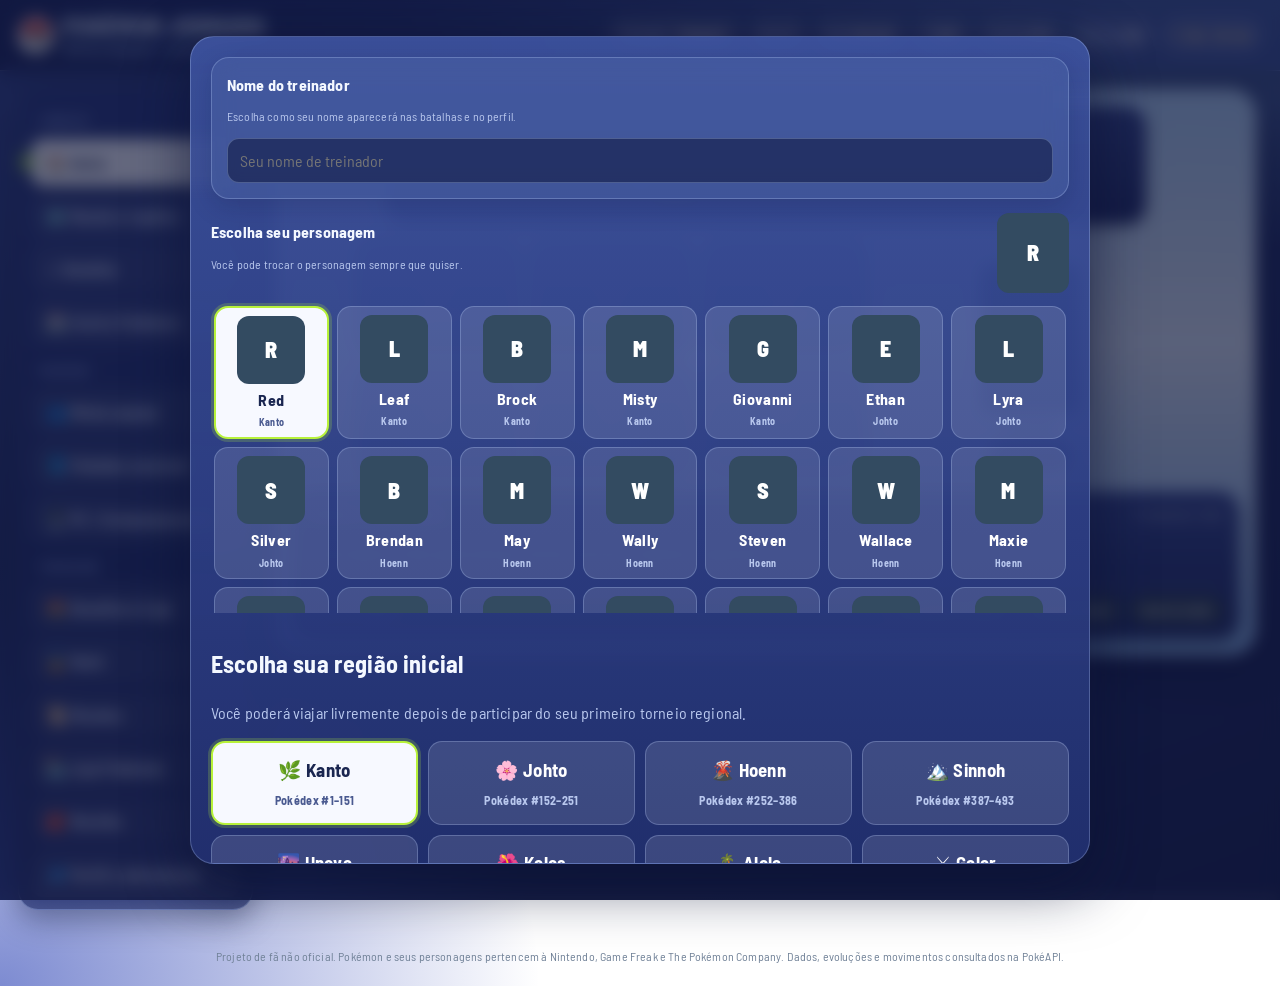
==== commit da3074a6: "Add files via upload" ====
--- a/index.html
+++ b/index.html
@@ -47,6 +47,7 @@
 @media(max-width:600px){.exploration-battle-actions{grid-template-columns:1fr}.explore-action{min-height:88px;padding:14px}.explore-action b{font-size:15px}.exploration-heading{align-items:flex-start}}
 
 </style>
+<link rel="stylesheet" href="account/account.css">
 </head>
 <body>
 <header>
@@ -107,7 +108,25 @@
  [['gossifleur','eldegoss'],['goldeen','drednaw'],['ninetales','arcanine','centiskorch'],['hitmontop','pangoro','sirfetchd','machamp'],['weezing','mawile','togekiss','alcremie'],['barbaracle','shuckle','stonjourner','coalossal'],['scrafty','malamar','skuntank','obstagoon'],['gigalith','flygon','sandaconda','duraludon']],
  [['nymble','tarountula','teddiursa'],['petilil','smoliv','sudowoodo'],['wattrel','bellibolt','luxio','mismagius'],['veluza','wugtrio','crabominable'],['komala','dudunsparce','staraptor'],['mimikyu','banette','houndstone','toxtricity'],['farigiraf','gardevoir','espathra','florges'],['frosmoth','beartic','cetitan','altaria']]
 ];
-const gymLevels=[[8,9,11,13,16,19,22,26],[7,9,12,15,18,21,24,28],[8,10,13,16,19,22,25,29],[8,10,13,16,19,22,25,29],[8,10,13,16,19,22,25,29],[7,9,12,15,18,21,24,28],[9,12,15,18],[9,12,15,18,21,24,27,30],[9,11,14,17,20,23,26,30]];
+// Níveis mínimos planejados por rank. O nível real também considera a equipe do jogador.
+const gymLevels=[[14,20,26,32,38,44,50,56],[14,20,26,32,38,44,50,56],[14,20,26,32,38,44,50,56],[14,20,26,32,38,44,50,56],[14,20,26,32,38,44,50,56],[14,20,26,32,38,44,50,56],[18,26,34,42],[14,20,26,32,38,44,50,56],[14,20,26,32,38,44,50,56]];
+function gymReferenceLevel(){
+ const levels=(state.party||[]).map(mon=>Number(mon.level)||0).filter(level=>level>0).sort((a,b)=>b-a).slice(0,3);
+ if(!levels.length)return 10;
+ return Math.round(levels.reduce((sum,level)=>sum+level,0)/levels.length);
+}
+function gymChallengeLevelProfile(regionIndex,challengeIndex,teamSize){
+ // Progressão fixa por rank: o valor da tabela representa o nível do Pokémon mais forte (ace) do líder.
+ // Os demais Pokémon ficam alguns níveis abaixo, formando uma equipe com dificuldade gradual.
+ // Não há escala automática baseada no nível da equipe do jogador.
+ const floors=gymLevels[regionIndex]||gymLevels[0];
+ const base=Math.max(1,Math.min(100,Number(floors[challengeIndex])||14));
+ const count=Math.max(1,Number(teamSize)||1);
+ // Distribui os níveis em uma faixa de até 4 níveis abaixo do ace; equipes pequenas têm faixa menor.
+ const spread=Math.min(4,count-1);
+ const levels=Array.from({length:count},(_,i)=>Math.max(1,base-spread+Math.round((spread*i)/Math.max(1,count-1))));
+ return {base,levels,min:Math.min(...levels),max:Math.max(...levels),reference:null,floor:base};
+}
 // Ultra Beasts: IDs oficiais da Pokédex (Necrozma, Magearna e Marshadow não entram nesta lista).
 const ULTRA_BEAST_IDS=new Set([793,794,795,796,797,798,799,803,804,805,806]);
 function isUltraBeast(species){return ULTRA_BEAST_IDS.has(Number(species?.id));}
@@ -127,14 +146,14 @@
 async function pickForCurrentHabitat(pool){let bias=areaTypeBias(state.location),sample=pool.slice().sort(()=>Math.random()-.5).slice(0,Math.min(28,pool.length));let scored=await Promise.all(sample.map(async x=>{try{let p=await getPokemon(x.id),types=p.types.map(t=>t.type.name),match=types.some(t=>bias.includes(t));return {...x,habitatWeight:match?4:1}}catch{return {...x,habitatWeight:1}}}));return weightedPick(scored,x=>Math.max(1,x.captureRate)*x.habitatWeight)}
 
 const rankNames=['Novato','Aprendiz','Treinador','Experiente','Veterano','Elite','Mestre','Lenda'];
-const emptyState=()=>({name:'Treinador',money:500,bag:{'poke-ball':10,'great-ball':3,'potion':5,'super-potion':2},party:[],pc:[],dex:{},wins:0,trainerWins:0,trainerLevel:1,trainerXP:0,rank:1,rankXP:0,region:0,location:'',started:false,travelUnlocked:false,participated:{},regionalWins:{},leagueWins:{},tournamentChampions:{},leagueChampions:{},challenges:{},quests:{firstCatch:false,firstWin:false,trainerWin:false},activePage:'home',activeBattle:null,history:[],caught:{},shinyDex:{},trainerAvatar:'red'});
+const emptyState=()=>({name:'Treinador',money:500,initialRegion:0,bag:{'poke-ball':10,'great-ball':3,'potion':5,'super-potion':2},party:[],pc:[],dex:{},wins:0,trainerWins:0,losses:0,trainerLevel:1,trainerXP:0,rank:1,rankXP:0,region:0,location:'',started:false,travelUnlocked:false,participated:{},regionalWins:{},leagueWins:{},tournamentChampions:{},leagueChampions:{},challenges:{},quests:{firstCatch:false,firstWin:false,trainerWin:false},activePage:'home',activeBattle:null,history:[],caught:{},shinyDex:{},trainerAvatar:'red'});
 let state=emptyState(),speciesList=[],speciesCache=new Map(),pokemonCache=new Map(),moveCache=new Map(),chainCache=new Map(),dexLoading=false;
 const speciesMetaCache=new Map();
 function toast(msg){let host=$('#toastHost'),el=document.createElement('div');el.className='notice';el.textContent=msg;host.prepend(el);setTimeout(()=>el.remove(),2800)}
 function api(path){return fetch(/^https?:\/\//i.test(path)?path:API+path).then(r=>{if(!r.ok)throw Error('PokéAPI indisponível');return r.json()})}
 function save(silent=false){try{localStorage.setItem(SAVE,JSON.stringify({...state,activeBattle:null}));if(!silent)toast('Jornada salva neste navegador.')}catch(e){toast('Não foi possível salvar neste navegador.')}}
 function normalizeSavedMon(m){m.uid=m.uid||('m'+Math.random().toString(36).slice(2));m.speciesId=m.speciesId||m.id;m.xp=m.xp||0;m.friendship=m.friendship??70;m.types=m.types||[];m.stats=m.stats||{};m.moves=(m.moves||[]).map(x=>({...x,damageClass:x.damageClass||'physical',priority:x.priority||0,maxPp:x.maxPp||x.pp||10}));return m}
-function load(){try{let raw=localStorage.getItem(SAVE),legacy=false;if(!raw){raw=localStorage.getItem('pokemon_jornada_save_v1');legacy=!!raw}if(raw){let old=JSON.parse(raw);state={...emptyState(),...old};state.region=Math.max(0,Math.min(8,Number(state.region)||0));state.challenges=state.challenges||{};state.caught=state.caught||{};state.participated=state.participated||{};state.regionalWins=state.regionalWins||{};state.leagueWins=state.leagueWins||{};state.tournamentChampions=state.tournamentChampions||{};state.leagueChampions=state.leagueChampions||{};state.trainerLevel=state.trainerLevel||1;state.rank=state.rank||1;state.bag=state.bag||emptyState().bag;state.party=(state.party||[]).map(normalizeSavedMon);state.pc=(state.pc||[]).map(normalizeSavedMon);if(legacy){state.region=0;state.challenges[0]=Array.from({length:Math.min(8,(old.badges||[]).length)},(_,i)=>i);state.trainerWins=state.trainerWins||0;state.travelUnlocked=false;localStorage.setItem(SAVE,JSON.stringify({...state,activeBattle:null}))}state.activeBattle=null;}}catch(e){state=emptyState()}}
+function load(){try{let raw=localStorage.getItem(SAVE),legacy=false;if(!raw){raw=localStorage.getItem('pokemon_jornada_save_v1');legacy=!!raw}if(raw){let old=JSON.parse(raw);state={...emptyState(),...old};state.region=Math.max(0,Math.min(8,Number(state.region)||0));state.initialRegion=Math.max(0,Math.min(8,Number(old.initialRegion??state.region)||0));state.losses=Number(state.losses)||0;state.challenges=state.challenges||{};state.caught=state.caught||{};state.participated=state.participated||{};state.regionalWins=state.regionalWins||{};state.leagueWins=state.leagueWins||{};state.tournamentChampions=state.tournamentChampions||{};state.leagueChampions=state.leagueChampions||{};state.trainerLevel=state.trainerLevel||1;state.rank=state.rank||1;state.bag=state.bag||emptyState().bag;state.party=(state.party||[]).map(normalizeSavedMon);state.pc=(state.pc||[]).map(normalizeSavedMon);if(legacy){state.region=0;state.challenges[0]=Array.from({length:Math.min(8,(old.badges||[]).length)},(_,i)=>i);state.trainerWins=state.trainerWins||0;state.travelUnlocked=false;localStorage.setItem(SAVE,JSON.stringify({...state,activeBattle:null}))}state.activeBattle=null;}}catch(e){state=emptyState()}}
 function refreshTop(){$('#trainerName').textContent=state.name;$('#trainerLevel').textContent=state.trainerLevel;$('#trainerRank').textContent=rankNames[Math.min(7,state.rank-1)];$('#money').textContent=state.money;$('#partyCount').textContent=state.party.length+'/6';$('#badgeCount').textContent=challengeCount(state.region)+'/'+regions[state.region].challenges.length}
 function setPage(page){state.activePage=page;document.querySelectorAll('.nav button[data-page]').forEach(b=>b.classList.toggle('active',b.dataset.page===page));render()}
 document.querySelectorAll('.nav button[data-page]').forEach(b=>b.onclick=()=>setPage(b.dataset.page));
@@ -175,7 +194,7 @@
 function bagPage(){return hero('Mochila','Itens para capturar, recuperar e evoluir Pokémon.','🎒')+`<div class="panel"><div class="list">${Object.entries(state.bag).filter(x=>x[1]>0).map(([id,n])=>`<div class="challenge"><div><b>${itemName(id)}</b><div class="small muted">Quantidade: ${n}</div></div><button onclick="useItem('${id}')">Usar</button></div>`).join('')||'<div class="empty">Sua mochila está vazia.</div>'}</div></div>`}
 function questsPage(){let qs=[['firstCatch','Primeira captura','Capture seu primeiro Pokémon.',!!state.quests.firstCatch,40],['firstWin','Primeira vitória','Vença sua primeira batalha.',!!state.quests.firstWin,50],['trainerWin','Treinador em ascensão','Vença uma batalha contra treinador.',!!state.quests.trainerWin,100],['twoChallenges','Prova regional','Conclua dois desafios na região atual.',challengeCount(state.region)>=2,250],['firstTournament','Convite internacional','Participe pela primeira vez do torneio regional.',!!state.participated[state.region],300]];return hero('Missões da jornada','O Projeto Horizonte registra sua evolução como treinador e as descobertas feitas em cada região.','📜')+`<div class="panel"><div class="notice"><b>Projeto Horizonte — ${regions[state.region].name}</b><br><span class="small">O Professor Pokémon está reunindo dados sobre espécies, habitats e fenômenos regionais. Suas conquistas abrem novos capítulos da pesquisa.</span></div>${qs.map(([id,n,d,done,reward])=>{let claimed=!!state.quests.claimed?.[id];return `<div class="challenge"><div><b>${done?'✓ ':''}${n}</b><div class="small muted">${d}</div></div><div><span class="type">${claimed?'Resgatada':done?'+'+reward+' ₽':'Em andamento'}</span><br><button style="margin-top:6px" class="${done&&!claimed?'gold':'soft'}" onclick="claimQuest('${id}',${reward})" ${!done||claimed?'disabled':''}>${claimed?'Resgatada':done?'Resgatar':'Bloqueada'}</button></div></div>`}).join('')}</div>`}
 function rankPage(){let xpNeed=state.rank*160;return hero('Nível e rank','Seu nível representa a experiência geral; o rank mede suas conquistas contra treinadores.','🏅')+`<div class="panel"><div class="grid"><div class="card"><b>Nível de treinador</b><h2>${state.trainerLevel}</h2><p class="small muted">${state.trainerXP}/${state.trainerLevel*100} XP · ganha XP em todas as batalhas</p><div class="rankbar"><i style="width:${Math.min(100,state.trainerXP/(state.trainerLevel*100)*100)}%"></i></div></div><div class="card"><b>Rank ${state.rank} — ${rankNames[Math.min(7,state.rank-1)]}</b><p class="small muted">${state.rankXP}/${xpNeed} XP · somente vitórias contra treinadores e desafios</p><div class="rankbar"><i style="width:${Math.min(100,state.rankXP/xpNeed*100)}%"></i></div></div><div class="card"><b>Vitórias contra treinadores</b><h2>${state.trainerWins}</h2><small class="muted">Líderes, treinadores, torneios e Liga</small></div></div><p class="small muted">O nível é apenas um indicador de progresso geral. O rank é o único requisito para desbloquear desafios e missões competitivas.</p></div>`}
-function challengesPage(){let r=regions[state.region],won=state.challenges[state.region]||[],eligible=won.length>=2,leagueReady=won.length>=r.challenges.length;return hero('Desafios e competições de '+r.name,r.name==='Alola'?'Alola segue o sistema de provas insulares, Grandes Provas dos Kahunas e Cristais Z.':'Conquiste os desafios da região, dispute o torneio regional e alcance a Liga Pokémon.','🏆')+`<div class="panel"><div class="row"><h2>${r.name==='Alola'?'Provas e Grandes Provas':'Ginásios Pokémon'}</h2><span class="type">${won.length}/${r.challenges.length}</span></div><p class="small muted">Para desbloquear um desafio, alcance o rank exigido e vença o desafio anterior. Cada líder usa sua equipe oficial fixa e níveis definidos para a progressão regional.</p>${r.challenges.map((c,i)=>{let reqRank=1+Math.floor(i/2),prev=i===0||won.includes(i-1),unlocked=state.rank>=reqRank,done=won.includes(i);return `<div class="challenge ${!done&&!prev?'locked':''}"><div><b>${done?'✓ ':''}${c}</b><div class="small muted">${done?'Concluído':!prev?'Bloqueado: vença o desafio anterior':`Requisito: rank ${reqRank}`}</div></div><button class="${done?'soft':'gold'}" ${done||!prev||!unlocked?'disabled':''} onclick="startChallenge(${i})">${done?'Concluído':!unlocked?'Rank insuficiente':'Desafiar'}</button></div>`}).join('')}<div class="grid" style="margin-top:15px"><div class="card"><h3>Torneio regional</h3><p class="small muted">Requer dois desafios. Enfrente quatro adversários em sequência: as três primeiras fases têm dois Pokémon e a final tem três. Participar pela primeira vez libera viagens, mesmo que você não vença.</p><p class="small">${state.participated[state.region]?'Você já participou deste torneio.':'Ainda não participou.'}</p><button class="gold" onclick="startTournament()" ${!eligible?'disabled':''}>${state.participated[state.region]?'Disputar novamente':'Entrar no torneio'}</button></div><div class="card"><h3>Liga Pokémon</h3><p class="small muted">Requer todos os desafios da região. Vença seis adversários em sequência para se tornar campeão regional.</p><p class="small">${state.leagueChampions[state.region]?'Campeão desta região!':'Classificação: '+won.length+'/'+r.challenges.length}</p><button class="primary" onclick="startLeague()" ${!leagueReady?'disabled':''}>Entrar na Liga</button></div></div><p class="small muted" style="margin-top:12px">Recompensa regional: ${r.rewards}. A estrutura de Alola usa quatro Grandes Provas representativas; os demais jogos da franquia podem ter variações de formato.</p></div>`}
+function challengesPage(){let r=regions[state.region],won=state.challenges[state.region]||[],eligible=won.length>=2,leagueReady=won.length>=r.challenges.length;return hero('Desafios e competições de '+r.name,r.name==='Alola'?'Alola segue o sistema de provas insulares, Grandes Provas dos Kahunas e Cristais Z.':'Conquiste os desafios da região, dispute o torneio regional e alcance a Liga Pokémon.','🏆')+`<div class="panel"><div class="row"><h2>${r.name==='Alola'?'Provas e Grandes Provas':'Ginásios Pokémon'}</h2><span class="type">${won.length}/${r.challenges.length}</span></div><p class="small muted">Cada desafio é desbloqueado exclusivamente pelo rank do treinador. Não é necessário vencer outro ginásio para liberar o próximo. Os níveis dos líderes seguem uma progressão fixa por rank, sem escala automática pelo nível da sua equipe.</p>${r.challenges.map((c,i)=>{let reqRank=Math.min(8,i+1),unlocked=state.rank>=reqRank,done=won.includes(i),profile=gymChallengeLevelProfile(state.region,i,(gymTeams[state.region]?.[i]||[]).length||2);return `<div class="challenge ${!done&&!unlocked?'locked':''}"><div><b>${done?'✓ ':''}${c}</b><div class="small muted">${done?'Concluído':unlocked?'Disponível':'Bloqueado pelo rank '+reqRank} · Níveis previstos: ${profile.min}–${profile.max}</div></div><button class="${done?'soft':'gold'}" ${done||!unlocked?'disabled':''} onclick="startChallenge(${i})">${done?'Concluído':!unlocked?'Rank insuficiente':'Desafiar'}</button></div>`}).join('')}<div class="grid" style="margin-top:15px"><div class="card"><h3>Torneio regional</h3><p class="small muted">Requer dois desafios. Enfrente quatro adversários em sequência: as três primeiras fases têm dois Pokémon e a final tem três. Participar pela primeira vez libera viagens, mesmo que você não vença.</p><p class="small">${state.participated[state.region]?'Você já participou deste torneio.':'Ainda não participou.'}</p><button class="gold" onclick="startTournament()" ${!eligible?'disabled':''}>${state.participated[state.region]?'Disputar novamente':'Entrar no torneio'}</button></div><div class="card"><h3>Liga Pokémon</h3><p class="small muted">Requer todos os desafios da região. Vença seis adversários em sequência para se tornar campeão regional.</p><p class="small">${state.leagueChampions[state.region]?'Campeão desta região!':'Classificação: '+won.length+'/'+r.challenges.length}</p><button class="primary" onclick="startLeague()" ${!leagueReady?'disabled':''}>Entrar na Liga</button></div></div><p class="small muted" style="margin-top:12px">Recompensa regional: ${r.rewards}. A estrutura de Alola usa quatro Grandes Provas representativas; os demais jogos da franquia podem ter variações de formato.</p></div>`}
 function claimQuest(id,reward){state.quests.claimed=state.quests.claimed||{};if(state.quests.claimed[id])return;let done=id==='firstCatch'?state.quests.firstCatch:id==='firstWin'?state.quests.firstWin:id==='trainerWin'?state.quests.trainerWin:id==='twoChallenges'?challengeCount(state.region)>=2:!!state.participated[state.region];if(!done)return;state.quests.claimed[id]=true;state.money+=reward;save(true);render();toast('Recompensa recebida: '+reward+' ₽!')}
 function profilePage(){return hero('Perfil e salvamento','Seu progresso é guardado localmente neste navegador. Exporte uma cópia para não perder sua jornada.','🧢')+`<div class="panel"><label class="small muted">Nome do treinador</label><input id="trainerNameInput" class="field" value="${esc(state.name)}" maxlength="22"><div class="wrap" style="margin-top:10px"><button class="primary" onclick="saveName()">Atualizar nome</button><button onclick="save()">Salvar agora</button><button onclick="exportSave()">Exportar save</button><label class="soft" style="padding:9px 12px;border-radius:10px;cursor:pointer">Importar save<input type="file" accept="application/json" style="display:none" onchange="importSave(event)"></label><button class="danger" onclick="resetGame()">Apagar progresso</button></div><p class="small muted">O jogo precisa de internet para consultar a PokéAPI, movimentos, sprites e evoluções. O salvamento fica no navegador deste dispositivo.</p></div>`}
 function challengeCount(region){return (state.challenges[region]||[]).length}
@@ -200,9 +219,9 @@
 async function showNationalResults(){let q=$('#nationalSearch').value.trim().toLowerCase(),host=$('#nationalResults');try{let list=await ensureSpeciesList();let matches=list.filter(x=>(!q||x.name.includes(q)||String(x.id)===q)).slice(0,18);host.innerHTML=matches.map(x=>`<button class="dexitem" type="button" data-national="${x.id}"><img src="https://raw.githubusercontent.com/PokeAPI/sprites/master/sprites/pokemon/${x.id}.png"><span><b>#${String(x.id).padStart(4,'0')} ${cap(x.name)}</b><small>Verificar espécie</small></span></button>`).join('')||'<div class="small muted">Nenhum Pokémon encontrado.</div>';host.querySelectorAll('[data-national]').forEach(btn=>btn.onclick=async()=>{let id=Number(btn.dataset.national);nationalChoice=null;$('#spinNational').disabled=true;$('#nationalStatus').textContent='Verificando espécie...';try{let sp=await getSpecies(id);if(sp.evolves_from_species||sp.is_legendary||sp.is_mythical){$('#nationalStatus').textContent=cap(sp.name)+' não pode ser escolhido: precisa ser básico e não lendário/mítico.';return}if(nationalSpinUsed){$('#nationalStatus').textContent='Sua tentativa única já foi utilizada.';return}nationalChoice={id,name:sp.name,captureRate:sp.capture_rate};$('#nationalStatus').textContent=cap(sp.name)+' pode ser escolhido. Chance da roleta: '+Math.round(Math.max(.04,Math.min(.78,sp.capture_rate/255))*100)+'%. Você só pode girar uma vez.';$('#spinNational').disabled=false}catch(e){$('#nationalStatus').textContent='Não foi possível verificar este Pokémon. Tente novamente.'}})}catch(e){host.innerHTML='<div class="small muted">Não foi possível carregar a Pokédex. Verifique sua conexão.</div>'}}
 $('#nationalSearch').oninput=showNationalResults;showNationalResults();
 $('#spinNational').onclick=async()=>{if(!nationalChoice||nationalSpinUsed||nationalBusy)return;nationalBusy=true;nationalSpinUsed=true;let btn=$('#spinNational');btn.disabled=true;let pick=nationalChoice,chance=Math.max(.04,Math.min(.78,pick.captureRate/255));$('#nationalStatus').textContent='A roleta está girando para '+cap(pick.name)+'...';await new Promise(r=>setTimeout(r,900));if(Math.random()<chance){setHeld(pick.id,cap(pick.name),'Conseguido na tentativa única!');$('#nationalStatus').textContent='Você conseguiu '+cap(pick.name)+'! Confirme para começar.'}else{$('#nationalStatus').textContent='A roleta não foi favorável. Sua tentativa única foi usada; você ainda pode escolher um inicial ou tentar a roleta regional.'}btn.textContent='Tentativa utilizada';nationalBusy=false};
-$('#confirmStart').onclick=async()=>{if(!selectedStarter)return;try{let p=await getPokemon(selectedStarter),m=await prepareMon(p,5);state=emptyState();state.region=selectedRegion;state.location=regionAreas[selectedRegion][0];state.party=[m];state.starterId=m.id;state.dex=state.dex||{};state.caught=state.caught||{};state.dex[m.id]=true;state.caught[m.id]=true;state.started=true;state.name=state.name||'Treinador';save(true);root.innerHTML='';toast(chosenWild?'Sua jornada começou com o Pokémon conseguido na roleta!':'Sua jornada começou!');setPage('home')}catch(e){console.error('Erro ao iniciar a jornada:',e);toast('Não foi possível preparar o Pokémon inicial ('+(e&&e.message?e.message:'erro desconhecido')+'). Verifique a conexão com a internet e tente novamente.')}}}
+$('#confirmStart').onclick=async()=>{if(!selectedStarter)return;try{let p=await getPokemon(selectedStarter),m=await prepareMon(p,5);state=emptyState();state.region=selectedRegion;state.initialRegion=selectedRegion;state.location=regionAreas[selectedRegion][0];state.party=[m];state.starterId=m.id;state.dex=state.dex||{};state.caught=state.caught||{};state.dex[m.id]=true;state.caught[m.id]=true;state.started=true;state.name=state.name||'Treinador';save(true);root.innerHTML='';toast(chosenWild?'Sua jornada começou com o Pokémon conseguido na roleta!':'Sua jornada começou!');setPage('home')}catch(e){console.error('Erro ao iniciar a jornada:',e);toast('Não foi possível preparar o Pokémon inicial ('+(e&&e.message?e.message:'erro desconhecido')+'). Verifique a conexão com a internet e tente novamente.')}}}
 async function ensureSpeciesList(){if(!speciesList.length){let d=await api('pokemon-species?limit=2000');speciesList=d.results.map(x=>({id:Number(x.url.match(/\/(\d+)\/?$/)?.[1]),name:x.name})).filter(x=>x.id).sort((a,b)=>a.id-b.id)}return speciesList}
-async function getRegionalSpecies(regionIndex){let r=regions[regionIndex],out=[];let list=await ensureSpeciesList();let relevant=list.filter(x=>x.id>=r.lo&&x.id<=r.hi);for(let i=0;i<relevant.length;i+=15){let batch=await Promise.all(relevant.slice(i,i+15).map(async(x)=>{try{let s=await getSpecies(x.id);return {id:x.id,name:s.name,basic:!s.evolves_from_species,legendary:s.is_legendary||s.is_mythical,captureRate:s.capture_rate,habitat:s.habitat?.name||'unknown'}}catch{return null}}));out.push(...batch.filter(Boolean))}return out}
+async function getRegionalSpecies(regionIndex){let r=regions[regionIndex],out=[];let list=await ensureSpeciesList();let relevant=list.filter(x=>x.id>=r.lo&&x.id<=r.hi);for(let i=0;i<relevant.length;i+=15){let batch=await Promise.all(relevant.slice(i,i+15).map(async(x)=>{try{let s=await getSpecies(x.id);return {id:x.id,name:s.name,basic:!s.evolves_from_species,legendary:s.is_legendary,mythical:s.is_mythical,captureRate:s.capture_rate,habitat:s.habitat?.name||'unknown'}}catch{return null}}));out.push(...batch.filter(Boolean))}return out}
 async function travel(place){state.location=place;state.quests.visitViridian=true;save(true);render();toast('Você chegou a '+place+'.')}
 function travelRegion(i){if(i!==state.region&&!state.travelUnlocked){toast('Participe de um torneio regional primeiro.');return}state.region=i;state.location=regionAreas[i][0];save(true);render();toast('Você viajou para '+regions[i].name+'!')}
 function weightedPick(items,weightFn){let total=items.reduce((s,x)=>s+Math.max(.001,weightFn(x)),0),r=Math.random()*total;for(let x of items){r-=Math.max(.001,weightFn(x));if(r<=0)return x}return items[items.length-1]}
@@ -219,7 +238,7 @@
 function multiplier(moveType,defTypes){let mult=1;for(let t of defTypes)mult*=({normal:{rock:.5,ghost:0,steel:.5},fire:{fire:.5,water:.5,grass:2,ice:2,bug:2,rock:.5,dragon:.5,steel:2},water:{fire:2,water:.5,grass:.5,ground:2,rock:2,dragon:.5},electric:{water:2,electric:.5,grass:.5,ground:0,flying:2,dragon:.5},grass:{fire:.5,water:2,grass:.5,poison:.5,ground:2,flying:.5,bug:.5,rock:2,dragon:.5,steel:.5},ice:{fire:.5,water:.5,grass:2,ice:.5,ground:2,flying:2,dragon:2,steel:.5},fighting:{normal:2,ice:2,poison:.5,flying:.5,psychic:.5,bug:.5,rock:2,ghost:0,dark:2,steel:2,fairy:.5},poison:{grass:2,poison:.5,ground:.5,rock:.5,ghost:.5,steel:0,fairy:2},ground:{fire:2,electric:2,grass:.5,poison:2,flying:0,bug:.5,rock:2,steel:2},flying:{electric:.5,grass:2,fighting:2,bug:2,rock:.5,steel:.5},psychic:{fighting:2,poison:2,psychic:.5,dark:0,steel:.5},bug:{fire:.5,grass:2,fighting:.5,poison:.5,flying:.5,psychic:2,ghost:.5,dark:2,steel:.5,fairy:.5},rock:{fire:2,ice:2,fighting:.5,ground:.5,flying:2,bug:2,steel:.5},ghost:{normal:0,psychic:2,ghost:2,dark:.5},dragon:{dragon:2,steel:.5,fairy:0},dark:{fighting:.5,psychic:2,ghost:2,dark:.5,fairy:.5},steel:{fire:.5,water:.5,electric:.5,ice:2,rock:2,steel:.5,fairy:2},fairy:{fire:.5,fighting:2,poison:.5,dragon:2,dark:2,steel:.5}})[moveType]?.[t]??1;return mult}
 function damageCalc(attacker,defender,move){let physical=move.damageClass==='physical',a=attacker.stats[physical?'attack':'special-attack']||50,d=defender.stats[physical?'defense':'special-defense']||50;let stab=attacker.types.includes(move.type)?1.5:1,mult=multiplier(move.type,defender.types);if(!move.power)return {damage:0,mult,stab};let damage=Math.floor((((2*attacker.level/5+2)*move.power*a/Math.max(1,d))/50+2)*stab*mult*(.85+Math.random()*.15));return {damage:Math.max(1,damage),mult,stab}}
 async function playerMove(i){let b=state.activeBattle;if(!b||b.turn!=='player')return;let me=activeMon(),m=me.moves[i];if(!m||m.pp<=0)return;m.pp--;let msg='';if(Math.random()*100>m.accuracy){msg=`${cap(me.name)} usou ${cap(m.name)}, mas errou!`}else{let result=damageCalc(me,b.enemy,m);if(!m.power){msg=`${cap(me.name)} usou ${cap(m.name)}! O efeito de status foi simplificado nesta versão.`}else{b.enemyHp=Math.max(0,b.enemyHp-result.damage);msg=`${cap(me.name)} usou ${cap(m.name)} e causou ${result.damage} de dano.`;if(result.mult>1)msg+=' Foi super efetivo!';if(result.mult===0)msg+=' Não afetou o adversário.';else if(result.mult<1)msg+=' Não foi muito efetivo.'}}b.log=msg;if(b.enemyHp<=0){await finishOpponent();return}b.turn='enemy';renderBattle();await enemyTurn()}
-async function enemyTurn(){let b=state.activeBattle;if(!b)return;let me=activeMon();if(!me){renderBattle();return}let choices=b.enemy.moves.filter(m=>m.pp>0),m=choices[Math.floor(Math.random()*choices.length)]||b.enemy.moves[0];if(m.pp>0)m.pp--;let msg='';if(Math.random()*100>m.accuracy)msg=`${cap(b.enemy.name)} usou ${cap(m.name)}, mas errou!`;else{let result=damageCalc(b.enemy,me,m);if(b.kind==='wild'&&result.damage>0)result.damage=Math.max(1,Math.floor(result.damage*.6));if(!m.power)msg=`${cap(b.enemy.name)} usou ${cap(m.name)}!`;else{me.hp=Math.max(0,me.hp-result.damage);msg=`${cap(b.enemy.name)} usou ${cap(m.name)} e causou ${result.damage} de dano.`;if(result.mult>1)msg+=' Foi super efetivo!';if(result.mult===0)msg+=' Não teve efeito.'}}b.log+=' '+msg;if(me.hp<=0){let next=state.party.find(x=>x.hp>0);if(next){b.log+=' Você precisa escolher outro Pokémon.';b.turn='switch'}else{b.log+=' Sua equipe foi derrotada.';state.activeBattle=null;toast('Sua equipe foi derrotada. Vá a um Centro Pokémon.');save(true);setPage('battle');return}}else{b.turn='player';b.turnNumber=(b.turnNumber||1)+1}save(true);renderBattle()}
+async function enemyTurn(){let b=state.activeBattle;if(!b)return;let me=activeMon();if(!me){renderBattle();return}let choices=b.enemy.moves.filter(m=>m.pp>0),m=choices[Math.floor(Math.random()*choices.length)]||b.enemy.moves[0];if(m.pp>0)m.pp--;let msg='';if(Math.random()*100>m.accuracy)msg=`${cap(b.enemy.name)} usou ${cap(m.name)}, mas errou!`;else{let result=damageCalc(b.enemy,me,m);if(b.kind==='wild'&&result.damage>0)result.damage=Math.max(1,Math.floor(result.damage*.6));if(!m.power)msg=`${cap(b.enemy.name)} usou ${cap(m.name)}!`;else{me.hp=Math.max(0,me.hp-result.damage);msg=`${cap(b.enemy.name)} usou ${cap(m.name)} e causou ${result.damage} de dano.`;if(result.mult>1)msg+=' Foi super efetivo!';if(result.mult===0)msg+=' Não teve efeito.'}}b.log+=' '+msg;if(me.hp<=0){let next=state.party.find(x=>x.hp>0);if(next){b.log+=' Você precisa escolher outro Pokémon.';b.turn='switch'}else{b.log+=' Sua equipe foi derrotada.';state.losses=(state.losses||0)+1;state.activeBattle=null;toast('Sua equipe foi derrotada. Vá a um Centro Pokémon.');save(true);setPage('battle');return}}else{b.turn='player';b.turnNumber=(b.turnNumber||1)+1}save(true);renderBattle()}
 async function finishOpponent(){let b=state.activeBattle,defeated=b.enemy;let xp=Math.max(8,Math.floor(defeated.level*12));let recipients=state.party.filter(m=>m.hp>0);for(let m of recipients){m.friendship=Math.min(255,(m.friendship||70)+1);await gainPokemonXP(m,xp)}if(b.kind==='wild'){gainTrainerXP(18,false);state.wins++;state.money+=15;b.log=`${cap(defeated.name)} foi derrotado. Sua equipe recebeu experiência.`;state.activeBattle=null;state.quests.firstWin=true;save(true);render();toast('Vitória contra Pokémon selvagem!');return}
 if(b.trainerTeam&&b.trainerIndex+1<b.trainerTeam.length){b.trainerIndex++;b.enemy=b.trainerTeam[b.trainerIndex];b.enemyHp=b.enemy.hp;b.turn='player';b.turnNumber++;b.log=`O adversário enviou ${cap(b.enemy.name)}!`;renderBattle();return}
 await completeTrainerBattle(b)}
@@ -249,8 +268,23 @@
 async function checkLevelEvolution(mon){try{let opts=await evolutionOptions(mon);let ready=opts.find(o=>o.details.trigger?.name==='level-up'&&evolutionCan(mon,o.details));if(ready){toast(cap(mon.name)+' pode evoluir! Confira Minha equipe.')}}catch(e){}}
 async function evolve(uid,target,details){let mon=state.party.find(m=>m.uid===uid)||state.pc.find(m=>m.uid===uid);if(!mon)return;let opts=await evolutionOptions(mon),option=opts.find(o=>o.target===target);if(!option||!evolutionCan(mon,option.details)){toast('Requisitos de evolução não cumpridos.');return}if(option.details.item){let item=option.details.item.name;state.bag[item]=(state.bag[item]||0)-1}else if(option.details.trigger?.name==='trade'||option.details.trade_species){state.bag['link-cable']=(state.bag['link-cable']||0)-1}let p=await getPokemon(target),newMon=await prepareMon(p,mon.level);newMon.uid=mon.uid;newMon.xp=mon.xp;newMon.hp=Math.min(newMon.maxHp,Math.round(mon.hp/mon.maxHp*newMon.maxHp));let partyIndex=state.party.findIndex(x=>x.uid===uid),pcIndex=state.pc.findIndex(x=>x.uid===uid);if(partyIndex>=0)state.party[partyIndex]=newMon;else if(pcIndex>=0)state.pc[pcIndex]=newMon;state.dex[newMon.id]=true;state.caught[newMon.id]=true;closeModal();save(true);render();toast(cap(mon.name)+' evoluiu para '+cap(newMon.name)+'!')}
 function useEvolutionStone(item,uid){let mon=state.party.find(m=>m.uid===uid);if(!mon)return;showEvolution(uid).then(()=>toast('Confira se a pedra corresponde ao requisito de evolução.'))}
-async function startChallenge(index){if(state.activeBattle)return;let won=state.challenges[state.region]||[];if(won.includes(index)||index>0&&!won.includes(index-1))return;let reqRank=1+Math.floor(index/2);if(state.rank<reqRank){toast('Seu rank ainda não libera este desafio.');return}await startFixedGymBattle(index)}
-async function startFixedGymBattle(index){let roster=(gymTeams[state.region]?.[index]||[]).slice();let level=gymLevels[state.region]?.[index]||10;let leader=regions[state.region].challenges[index].split(' — ')[0];if(state.region===4&&index===0){let starter=state.starterId||state.party[0]?.speciesId,monkey=starter===495?'pansear':starter===498?'panpour':'pansage';roster=['lillipup',monkey];leader=starter===495?'Chili':starter===498?'Cress':'Cilan'}if(!roster.length){toast('Equipe oficial indisponível para este desafio.');return}let team=[];for(let slug of roster){try{team.push(await prepareMon(await getPokemon(slug),level))}catch(e){console.warn('Falha ao carregar Pokémon do líder:',slug,e)}}if(!team.length){toast('Não foi possível carregar a equipe oficial do líder.');return}team.forEach(mon=>state.dex[mon.id]=true);state.activeBattle={kind:'challenge',challengeIndex:index,leader,enemy:team[0],trainerTeam:team,trainerIndex:0,enemyHp:team[0].hp,turn:'player',turnNumber:1,log:leader+' enviou '+cap(team[0].name)+'!'};setPage('battle')}
+async function startChallenge(index){if(state.activeBattle)return;let won=state.challenges[state.region]||[];if(won.includes(index))return;let reqRank=Math.min(8,index+1);if(state.rank<reqRank){toast('Seu rank ainda não libera este desafio.');return}await startFixedGymBattle(index)}
+async function startFixedGymBattle(index){
+ let roster=(gymTeams[state.region]?.[index]||[]).slice();
+ let leader=regions[state.region].challenges[index].split(' — ')[0];
+ if(state.region===4&&index===0){let starter=state.starterId||state.party[0]?.speciesId,monkey=starter===495?'pansear':starter===498?'panpour':'pansage';roster=['lillipup',monkey];leader=starter===495?'Chili':starter===498?'Cress':'Cilan'}
+ if(!roster.length){toast('Equipe oficial indisponível para este desafio.');return}
+ const profile=gymChallengeLevelProfile(state.region,index,roster.length);
+ let team=[];
+ for(let i=0;i<roster.length;i++){
+  const slug=roster[i],level=profile.levels[i];
+  try{team.push(await prepareMon(await getPokemon(slug),level))}catch(e){console.warn('Falha ao carregar Pokémon do líder:',slug,e)}
+ }
+ if(!team.length){toast('Não foi possível carregar a equipe oficial do líder.');return}
+ team.forEach(mon=>state.dex[mon.id]=true);
+ state.activeBattle={kind:'challenge',challengeIndex:index,leader,enemy:team[0],trainerTeam:team,trainerIndex:0,enemyHp:team[0].hp,turn:'player',turnNumber:1,log:leader+' enviou '+cap(team[0].name)+'! (nível '+team[0].level+')'};
+ setPage('battle');
+}
 async function startMultiBattle(kind,index,level,count){let pool=withoutUltraBeasts(await getRegionalSpecies(state.region)),valid=pool.filter(x=>!x.legendary),team=[];for(let i=0;i<count;i++){let pick=weightedPick(valid,x=>Math.max(1,x.captureRate)*(x.basic?1:.18));team.push(await prepareMon(await getPokemon(pick.id),level))}state.activeBattle={kind,challengeIndex:index,enemy:team[0],trainerTeam:team,trainerIndex:0,enemyHp:team[0].hp,turn:'player',turnNumber:1,log:kind==='challenge'?'O líder do desafio enviou '+cap(team[0].name)+'!':kind==='tournament'?'O adversário do torneio enviou '+cap(team[0].name)+'!':'O adversário da Liga enviou '+cap(team[0].name)+'!'};setPage('battle')}
 function startTournament(){if(challengeCount(state.region)<2){toast('Você precisa vencer pelo menos dois desafios.');return}state.participated[state.region]=true;state.travelUnlocked=true;save(true);startBracketMatch('tournament',0)}
 function startLeague(){if(challengeCount(state.region)<regions[state.region].challenges.length){toast('Você precisa concluir todos os desafios desta região.');return}startBracketMatch('league',0)}
@@ -409,7 +443,11 @@
 };
 window.startBracketMatch=async function(kind,stage){
  let count=kind==='tournament'?(stage===3?3:2):(Math.random()<.05?4:Math.random()<.4?3:2);
- await startMultiBattle(kind,stage,scaledEncounterLevel(),count);
+ // Níveis fixos por etapa: torneio regional 17–23 e Liga Pokémon 55–65.
+ const competitionLevel=kind==='tournament'
+  ? [17,19,21,23][Math.max(0,Math.min(3,Number(stage)||0))]
+  : [55,57,59,61,63,65][Math.max(0,Math.min(5,Number(stage)||0))];
+ await startMultiBattle(kind,stage,competitionLevel,count);
  state.activeBattle.stage=stage;state.activeBattle.bracketMax=kind==='tournament'?4:6;
  save(true);renderBattle();
 };
@@ -474,7 +512,7 @@
  let recipients=state.party.filter(m=>m.hp>0);
  for(let m of recipients){m.friendship=Math.min(255,(m.friendship||70)+3);await gainPokemonXP(m,xp)}
  defeated.hp=0;
- if(b.kind==='wild'){gainTrainerXP(18,false);state.wins++;state.money+=15;b.log=cap(defeated.name)+' foi derrotado. Cada Pokémon saudável recebeu '+xp+' XP.';state.activeBattle=null;state.quests.firstWin=true;save(true);render();toast('Vitória contra Pokémon selvagem!');return}
+ if(b.kind==='wild'){gainTrainerXP(18,false);state.wins++;state.money+=15;b.log=cap(defeated.name)+' foi derrotado. Cada participante saudável recebeu '+xp+' XP.';state.activeBattle=null;state.quests.firstWin=true;save(true);render();toast('Vitória contra Pokémon selvagem!');return}
  if(b.trainerTeam&&b.trainerIndex+1<b.trainerTeam.length){
   b.trainerIndex++;b.enemy=b.trainerTeam[b.trainerIndex];b.enemyHp=b.enemy.hp;b.turn='player';b.turnNumber++;
   b.log=(b.trainerName||b.leader||'O adversário')+' enviou '+cap(b.enemy.name)+'!';renderBattle();return;
@@ -505,7 +543,7 @@
  else if(!m.power)msg=`${cap(b.enemy.name)} usou ${cap(m.name)}!`;
  else{let result=damageCalc(b.enemy,me,m);if(b.kind==='wild'&&result.damage>0)result.damage=Math.max(1,Math.floor(result.damage*.6));me.hp=Math.max(0,me.hp-result.damage);msg=`${cap(b.enemy.name)} usou ${cap(m.name)} e causou ${result.damage} de dano.`;if(result.mult>1)msg+=' Foi super efetivo!';if(result.mult===0)msg+=' Não teve efeito.'}}
  b.log+=' '+msg;
- if(me.hp<=0){let next=state.party.find(x=>x.hp>0);if(next){b.log+=' Você precisa escolher outro Pokémon.';b.turn='switch'}else{b.log+=' Sua equipe foi derrotada.';state.activeBattle=null;toast('Sua equipe foi derrotada. Vá a um Centro Pokémon.');save(true);setPage('battle');return}}
+ if(me.hp<=0){let next=state.party.find(x=>x.hp>0);if(next){b.log+=' Você precisa escolher outro Pokémon.';b.turn='switch'}else{b.log+=' Sua equipe foi derrotada.';state.losses=(state.losses||0)+1;state.activeBattle=null;toast('Sua equipe foi derrotada. Vá a um Centro Pokémon.');save(true);setPage('battle');return}}
  else{b.turn='player';b.turnNumber=(b.turnNumber||1)+1}
  save(true);renderBattle();
 };
@@ -753,7 +791,7 @@
    else{let result=damageCalc(b.enemy,me,m);if(b.kind==='wild'&&result.damage>0)result.damage=Math.max(1,Math.floor(result.damage*.6));me.hp=Math.max(0,me.hp-result.damage);msg=cap(b.enemy.name)+' usou '+cap(m.name)+' e causou '+result.damage+' de dano.';if(result.mult>1)msg+=' Foi super efetivo!';if(result.mult===0)msg+=' Não teve efeito.'}
   }
   b.log+=' '+msg;
-  if(me.hp<=0){let next=state.party.find(x=>x.hp>0);if(next){b.log+=' Você precisa escolher outro Pokémon.';b.turn='switch';}else{b.log+=' Sua equipe foi derrotada.';state.activeBattle=null;toast('Sua equipe foi derrotada. Vá a um Centro Pokémon.');save(true);setPage('battle');return;}}
+  if(me.hp<=0){let next=state.party.find(x=>x.hp>0);if(next){b.log+=' Você precisa escolher outro Pokémon.';b.turn='switch';}else{b.log+=' Sua equipe foi derrotada.';state.losses=(state.losses||0)+1;state.activeBattle=null;toast('Sua equipe foi derrotada. Vá a um Centro Pokémon.');save(true);setPage('battle');return;}}
   else{b.turn='player';b.turnNumber=(b.turnNumber||1)+1;}
   save(true);renderBattle();
  }catch(e){
@@ -883,14 +921,14 @@
   ['Coal Badge.png','Forest Badge.png','Cobble Badge.png','Fen Badge.png','Relic Badge.png','Mine Badge.png','Icicle Badge.png','Beacon Badge.png'],
   ['Trio Badge.png','Basic Badge.png','Insect Badge.png','Bolt Badge.png','Quake Badge.png','Jet Badge.png','Freeze Badge.png','Legend Badge.png'],
   ['Bug Badge.png','Cliff Badge.png','Rumble Badge.png','Plant Badge.png','Voltage Badge.png','Fairy Badge XY.png','Psychic Badge.png','Iceberg Badge.png'],
-  [],
+  ['alola-1.png','alola-2.png','alola-3.png','alola-4.png'],
   ['Grass Badge.png','Water Badge.png','Fire Badge.png','Fighting Badge.png','GalarFairy Badge.png','Rock Badge.png','Dark Badge.png','Dragon Badge.png'],
   ['Badges of Paldea Bug Badge.jpg','Badges of Paldea Grass Badge.jpg','Badges of Paldea Electric Badge.jpg','Badges of Paldea Water Badge.jpg','Badges of Paldea Normal Badge.jpg','Badges of Paldea Ghost Badge.jpg','Badges of Paldea Psychic Badge.jpg','Badges of Paldea Ice Badge.jpg']
  ];
  const trophy=(kind,region=0)=>kind==='league'?`<img class="pj-league-trophy-image" src="assets/trophies/league-${region+1}.png" alt="Troféu da Liga Pokémon de ${regions[region].name}" loading="lazy">`:`<svg viewBox="0 0 100 100" aria-hidden="true"><path fill="#d7a943" stroke="#ffe7a0" stroke-width="2" d="M31 15h38v13c0 19-7 30-19 35-12-5-19-16-19-35z"/><path fill="none" stroke="#d7a943" stroke-width="7" d="M31 22H15v8c0 12 7 19 21 20M69 22h16v8c0 12-7 19-21 20"/><path fill="#bd8a31" d="M44 62h12v15H44zM33 77h34v8H33z"/><path fill="#fff1ae" d="m50 22 3 7 8 1-6 5 2 8-7-4-7 4 2-8-6-5 8-1z"/></svg>`;
-const badgeDirs=['kanto','johto','hoenn','sinnoh','unova','kalos',null,'galar','paldea'];
- const medal=(region,index,name)=>{const dir=badgeDirs[region],file=badgeFiles[region]?.[index],initials=esc(name.slice(0,2).toUpperCase());if(!dir||!file)return `<span class="pj-medal-art pj-medal-fallback"><b>${initials}</b></span>`;const local=`assets/badges/${dir}-${index+1}.png`,remote='https://archives.bulbagarden.net/wiki/Special:FilePath/'+encodeURIComponent(file);return `<span class="pj-medal-art"><img src="${local}" data-remote="${remote}" alt="${esc(name)} Badge" loading="lazy" onerror="if(this.dataset.remote){this.src=this.dataset.remote;this.dataset.remote=''}else{this.style.display='none';this.parentNode.classList.add('pj-medal-fallback');this.nextElementSibling.style.display='grid'}"><b style="display:none">${initials}</b></span>`};
- const itemSprite=id=>`https://raw.githubusercontent.com/PokeAPI/sprites/master/sprites/items/${encodeURIComponent(id)}.png`;
+const badgeDirs=['kanto','johto','hoenn','sinnoh','unova','kalos','alola','galar','paldea'];
+ const medal=(region,index,name)=>{const dir=badgeDirs[region],file=badgeFiles[region]?.[index],initials=esc(name.slice(0,2).toUpperCase());if(!dir||!file)return `<span class="pj-medal-art pj-medal-fallback"><b>${initials}</b></span>`;const local=region===6?`assets/badges/${file}`:`assets/badges/${dir}-${index+1}.png`,remote=region===6?'':('https://archives.bulbagarden.net/wiki/Special:FilePath/'+encodeURIComponent(file));return `<span class="pj-medal-art"><img src="${local}" data-remote="${remote}" alt="${esc(name)} Badge" loading="lazy" onerror="if(this.dataset.remote){this.src=this.dataset.remote;this.dataset.remote=''}else{this.style.display='none';this.parentNode.classList.add('pj-medal-fallback');this.nextElementSibling.style.display='grid'}"><b style="display:none">${initials}</b></span>`};
+ const itemSprite=id=>String(id).endsWith('-z')?`assets/z-crystals/${encodeURIComponent(id)}.png`:`https://raw.githubusercontent.com/PokeAPI/sprites/master/sprites/items/${encodeURIComponent(id)}.png`;
  const itemMarkup=(id)=>`<span class="pj-item-art"><img src="${itemSprite(id)}" alt="${esc(itemName(id))}" loading="lazy" onerror="this.style.display='none';this.nextElementSibling.style.display='grid'"><span style="display:none">✦</span></span>`;
  const originalHome=window.homePage;
  window.homePage=function(){
@@ -900,7 +938,7 @@
   const badges=(state.challenges[state.region]||[]).slice().sort((a,b)=>a-b);
   const badgeNames=gymBadges[state.region]||[];
   const medalCards=badges.map(i=>{let n=badgeNames[i]||('Insígnia '+(i+1));return `<div class="pj-award">${medal(state.region,i,n)}<b>${n}</b><small>${regions[state.region].challenges[i]?.split(' — ')[0]||'Ginásio'}</small></div>`}).join('');
-  const zCrystals=state.region===6?badges.map(i=>`<div class="pj-award pj-crystal"><span>💎</span><b>${['Fightinium Z','Rockium Z','Darkinium Z','Groundium Z'][i]||'Cristal Z'}</b><small>Grande Prova</small></div>`).join(''):'';
+  const zCrystals=state.region===6?badges.map(i=>{const id=state.alolaZRewardsClaimed?.[i]||(['fightinium-z','rockium-z','darkinium-z','groundium-z'][i]||'normalium-z');const label=itemName(id);return `<div class="pj-award pj-crystal"><span class="pj-crystal-art"><img src="${itemSprite(id)}" alt="${esc(label)}" loading="lazy" onerror="this.style.display='none';this.nextElementSibling.style.display='grid'"><span style="display:none">Imagem indisponível</span></span><b>${esc(label)}</b><small>Grande Prova</small></div>`}).join(''):'';
   const awards=`${medalCards}${zCrystals}${state.tournamentChampions[state.region]?`<div class="pj-award pj-trophy">${trophy('tournament')}<b>Campeão regional</b><small>Torneio de ${regions[state.region].name}</small></div>`:''}${state.leagueChampions[state.region]?`<div class="pj-award pj-trophy pj-league">${trophy('league',state.region)}<b>Campeão da Liga</b><small>Liga de ${regions[state.region].name}</small></div>`:''}`;
   return `<section class="pj-home"><div class="pj-nameplate"><div class="pj-name">${esc(state.name)} <span>— ${rankNames[Math.min(7,state.rank-1)]}</span></div><div class="pj-rankline"><span class="pj-rank-symbol">${rankSymbols[Math.min(7,state.rank-1)]}</span> ${rankNames[Math.min(7,state.rank-1)]} · ${state.trainerWins} vitórias contra treinadores</div></div><div class="pj-showcase"><div class="pj-team-grid">${Array.from({length:6},(_,i)=>{let m=team[i];return m?`<div class="pj-mon-slot"><img src="${m.sprite}" alt="${esc(cap(m.name))}"><div><b>${cap(m.name)}</b><small>Nv. ${m.level}</small></div></div>`:`<div class="pj-mon-slot pj-empty-slot"><span>＋</span><small>Espaço vazio</small></div>`}).join('')}</div><div class="pj-trainer"><img src="${trainerSprite}" alt="Personagem ${esc(trainerAvatar)}" onerror="this.style.display='none';this.nextElementSibling.style.display='grid'"><span style="display:none">${esc(state.name.slice(0,1).toUpperCase())}</span><small>${esc(state.name)}</small><button onclick="setPage('profile')">Editar perfil</button></div></div><section class="pj-awards-panel"><div class="pj-awards-heading"><b>Prêmios conquistados</b><span>${badges.length+(state.tournamentChampions[state.region]?1:0)+(state.leagueChampions[state.region]?1:0)} conquistas · ${regions[state.region].name}</span></div><div class="pj-awards-row">${awards||'<div class="pj-no-awards">Suas insígnias e troféus aparecerão aqui conforme você vencer os desafios e competições.</div>'}</div><div class="pj-region-switch"><span>Região atual: <b>${regions[state.region].name}</b></span><button onclick="setPage('challenges')">Ver desafios e prêmios</button><button onclick="setPage('party')">Gerenciar equipe</button><button onclick="setPage('world')">Explorar mundo</button></div></section></section>`;
  };
@@ -1203,9 +1241,9 @@
  window.makeResult=makeResult;window.displayResult=displayResult;
  window.finishOpponent=async function(){
   const b=state.activeBattle;if(!b)return;const defeated=b.enemy;
-  const base=defeated.baseExp||50,bonus=b.kind==='wild'?1:1.5,xp=Math.max(1,Math.floor(base*defeated.level/7*bonus*.72));
+  const base=defeated.baseExp||50,bonus=b.kind==='wild'?1:1.5,xp=Math.max(1,Math.floor(base*defeated.level/7*bonus*.42));
   b.xpByMon=b.xpByMon||{};
-  const recipients=state.party.filter(m=>m.hp>0);
+  const recipients=state.party.filter(m=>m.hp>0&&b.participantUids?.includes(m.uid));
   for(const mon of recipients){
    const before=b.xpByMon[mon.uid]?.gained||0;
    mon.friendship=Math.min(255,(mon.friendship||70)+3);await gainPokemonXP(mon,xp);
@@ -1527,7 +1565,7 @@
  const oldShopPage=window.shopPage;
  window.shopPage=function(){let html=oldShopPage(),pos=html.lastIndexOf('</div>');const extra=['galarica-cuff','galarica-wreath'].map(id=>`<div class="card"><h3>${cap(id.replace('galarica-','Galarica '))}</h3><p class="muted small">Item regional para evoluções de Slowpoke de Galar.</p><p class="muted small">Preço: 1.200 ₽</p><button onclick="buy('${id}',1200)" ${state.money<1200?'disabled':''}>Comprar</button></div>`).join('');return pos>=0?html.slice(0,pos)+extra+html.slice(pos):html;};
  // CSS discreto e responsivo para o indicador Shiny.
- const css=document.createElement('style');css.textContent=`.shiny-tag{display:inline-flex;align-items:center;gap:3px;margin-left:4px;padding:2px 7px;border-radius:99px;background:linear-gradient(110deg,#5b4c9d,#a47bdc);color:#fff;font-size:10px;font-weight:800;letter-spacing:.2px;vertical-align:middle;white-space:nowrap}.dexitem .shiny-tag{margin:0}.mon-detail-head .shiny-tag{font-size:11px}.combatant .name .shiny-tag{font-size:10px}`;document.head.append(css);
+ const css=document.createElement('style');css.textContent=`.pj-crystal-art{display:grid;place-items:center;min-height:54px;margin-bottom:5px}.pj-crystal-art img{width:52px;height:52px;object-fit:contain;image-rendering:auto}.pj-z-choice-art{display:grid;place-items:center;height:82px;margin-bottom:8px}.pj-z-choice-art img{width:72px;height:72px;object-fit:contain}.pj-crystal .pj-crystal-art img{width:58px;height:58px}.shiny-tag{display:inline-flex;align-items:center;gap:3px;margin-left:4px;padding:2px 7px;border-radius:99px;background:linear-gradient(110deg,#5b4c9d,#a47bdc);color:#fff;font-size:10px;font-weight:800;letter-spacing:.2px;vertical-align:middle;white-space:nowrap}.dexitem .shiny-tag{margin:0}.mon-detail-head .shiny-tag{font-size:11px}.combatant .name .shiny-tag{font-size:10px}`;document.head.append(css);
  // Reidrata a marcação em saves antigos e preserva as novas chaves no próximo salvamento.
  state.shinyDex=state.shinyDex||{};
  allMons().forEach(m=>{if(m.isShiny){m.dexKey=m.dexKey||m.regionalFormSlug||String(m.speciesId||m.id);state.shinyDex[dexKey(m)]='captured';}});
@@ -1551,17 +1589,18 @@
  const originalRunAway=window.runAway;
  const originalRepeatLastBattle=window.repeatLastBattle;
 
- const MEGAS=[
+ const MEGAS=window.PJ_MEGAS=[
   [3,'venusaurite','venusaur-mega','Mega Venusaur'],[6,'charizardite-x','charizard-mega-x','Mega Charizard X'],[6,'charizardite-y','charizard-mega-y','Mega Charizard Y'],[9,'blastoisinite','blastoise-mega','Mega Blastoise'],
   [15,'beedrillite','beedrill-mega','Mega Beedrill'],[18,'pidgeotite','pidgeot-mega','Mega Pidgeot'],[65,'alakazite','alakazam-mega','Mega Alakazam'],[80,'slowbronite','slowbro-mega','Mega Slowbro'],[94,'gengarite','gengar-mega','Mega Gengar'],[115,'kangaskhanite','kangaskhan-mega','Mega Kangaskhan'],[127,'pinsirite','pinsir-mega','Mega Pinsir'],[130,'gyaradosite','gyarados-mega','Mega Gyarados'],[142,'aerodactylite','aerodactyl-mega','Mega Aerodactyl'],[150,'mewtwonite-x','mewtwo-mega-x','Mega Mewtwo X'],[150,'mewtwonite-y','mewtwo-mega-y','Mega Mewtwo Y'],
   [181,'ampharosite','ampharos-mega','Mega Ampharos'],[208,'steelixite','steelix-mega','Mega Steelix'],[212,'scizorite','scizor-mega','Mega Scizor'],[214,'heracronite','heracross-mega','Mega Heracross'],[229,'houndoominite','houndoom-mega','Mega Houndoom'],[248,'tyranitarite','tyranitar-mega','Mega Tyranitar'],
   [254,'sceptilite','sceptile-mega','Mega Sceptile'],[257,'blazikenite','blaziken-mega','Mega Blaziken'],[260,'swampertite','swampert-mega','Mega Swampert'],[282,'gardevoirite','gardevoir-mega','Mega Gardevoir'],[302,'sablenite','sableye-mega','Mega Sableye'],[303,'mawilite','mawile-mega','Mega Mawile'],[306,'aggronite','aggron-mega','Mega Aggron'],[308,'medichamite','medicham-mega','Mega Medicham'],[310,'manectite','manectric-mega','Mega Manectric'],[319,'sharpedonite','sharpedo-mega','Mega Sharpedo'],[323,'cameruptite','camerupt-mega','Mega Camerupt'],[334,'altarianite','altaria-mega','Mega Altaria'],[354,'banettite','banette-mega','Mega Banette'],[359,'absolite','absol-mega','Mega Absol'],[362,'glalitite','glalie-mega','Mega Glalie'],[373,'salamencite','salamence-mega','Mega Salamence'],[376,'metagrossite','metagross-mega','Mega Metagross'],[380,'latiasite','latias-mega','Mega Latias'],[381,'latiosite','latios-mega','Mega Latios'],[428,'lopunnite','lopunny-mega','Mega Lopunny'],[445,'garchompite','garchomp-mega','Mega Garchomp'],[448,'lucarionite','lucario-mega','Mega Lucario'],[460,'abomasite','abomasnow-mega','Mega Abomasnow'],[475,'galladite','gallade-mega','Mega Gallade'],[531,'audinite','audino-mega','Mega Audino'],[719,'diancite','diancie-mega','Mega Diancie']
  ].map(([speciesId,stone,slug,label])=>({speciesId,stone,slug,label}));
- const Z_TYPES={
+ const Z_TYPES=window.PJ_Z_TYPES={
   'normalium-z':'normal','firium-z':'fire','waterium-z':'water','electrium-z':'electric','grassium-z':'grass','icium-z':'ice','fightinium-z':'fighting','poisonium-z':'poison','groundium-z':'ground','flyinium-z':'flying','psychium-z':'psychic','buginium-z':'bug','rockium-z':'rock','ghostium-z':'ghost','dragonium-z':'dragon','darkinium-z':'dark','steelium-z':'steel','fairium-z':'fairy'
  };
  const Z_LABELS={normal:'Normalium Z',fire:'Firium Z',water:'Waterium Z',electric:'Electrium Z',grass:'Grassium Z',ice:'Icium Z',fighting:'Fightinium Z',poison:'Poisonium Z',ground:'Groundium Z',flying:'Flyinium Z',psychic:'Psychium Z',bug:'Buginium Z',rock:'Rockium Z',ghost:'Ghostium Z',dragon:'Dragonium Z',dark:'Darkinium Z',steel:'Steelium Z',fairy:'Fairium Z'};
  const Z_IDS=Object.keys(Z_TYPES);
+ const itemSprite=id=>String(id).endsWith('-z')?`https://raw.githubusercontent.com/msikma/pokesprite/master/items/z-crystals/${encodeURIComponent(id)}--held.png`:`https://raw.githubusercontent.com/PokeAPI/sprites/master/sprites/items/${encodeURIComponent(id)}.png`;
  const idForType=type=>Z_IDS.find(id=>Z_TYPES[id]===type);
  const megaForMon=mon=>MEGAS.filter(x=>Number(mon?.speciesId||mon?.id)===x.speciesId);
  const allOwnedMega=()=>MEGAS.filter(x=>(state.bag?.[x.stone]||0)>0);
@@ -1609,8 +1648,8 @@
  window.bagPage=function(){
   const special=new Set([...MEGAS.map(x=>x.stone),...Z_IDS]);
   const normal=Object.entries(state.bag).filter(([id,n])=>n>0&&!special.has(id)).map(([id,n])=>`<div class="pj-item-card"><div class="pj-item-info"><b>🎒 ${itemName(id)}</b><small>Quantidade: ${n}</small></div><button onclick="useItem('${id}')">Usar</button></div>`).join('');
-  const stones=MEGAS.filter(x=>(state.bag[x.stone]||0)>0).map(x=>`<div class="pj-item-card"><div class="pj-item-info"><b>💎 ${itemName(x.stone)}</b><small>Quantidade: ${state.bag[x.stone]}</small></div></div>`).join('');
-  const crystals=Z_IDS.filter(id=>(state.bag[id]||0)>0).map(id=>`<div class="pj-item-card"><div class="pj-item-info"><b>✨ ${itemName(id)}</b><small>Compatível com movimentos do tipo ${capName(Z_TYPES[id])}</small><small>Quantidade: ${state.bag[id]}</small></div></div>`).join('');
+  const stones=MEGAS.filter(x=>(state.bag[x.stone]||0)>0).map(x=>`<div class="pj-item-card"><div class="pj-item-info"><b>${itemName(x.stone)}</b><small>Quantidade: ${state.bag[x.stone]}</small></div></div>`).join('');
+  const crystals=Z_IDS.filter(id=>(state.bag[id]||0)>0).map(id=>`<div class="pj-item-card"><div class="pj-item-info"><span class="pj-z-choice-art" style="height:64px;justify-content:start"><img src="${itemSprite(id)}" alt="${itemName(id)}" loading="lazy" onerror="this.style.display='none';this.nextElementSibling.style.display='block'"><small style="display:none">Imagem indisponível</small></span><b>${itemName(id)}</b><small>Compatível com movimentos do tipo ${capName(Z_TYPES[id])}</small><small>Quantidade: ${state.bag[id]}</small></div></div>`).join('');
   return hero('Mochila','Itens para capturar, recuperar, evoluir e liberar poderes especiais.','🎒')+`<div class="panel"><h2>Itens comuns</h2><div class="pj-item-grid">${normal||'<p class="small muted">Nenhum item comum na mochila.</p>'}</div></div><div class="panel" style="margin-top:12px"><h2>Pedras de Mega Evolução</h2><p class="small muted">As pedras ficam na mochila. Basta possuí-las para habilitar a Mega Evolução do Pokémon correspondente.</p><div class="pj-item-grid">${stones||'<p class="small muted">Nenhuma Mega Pedra conquistada ainda. Procure os desafios especiais em Kalos.</p>'}</div></div><div class="panel" style="margin-top:12px"><h2>Cristais Z</h2><p class="small muted">Cristais de tipagem recebidos como recompensa das Grandes Provas de Alola.</p><div class="pj-item-grid">${crystals||'<p class="small muted">Nenhum Cristal Z conquistado ainda.</p>'}</div></div>`;
  };
 
@@ -1652,7 +1691,7 @@
   const choices=Z_IDS.filter(id=>!(state.bag[id]>0));
   const root=document.getElementById('modalRoot');
   if(!choices.length){toast('Você já conquistou todos os Cristais Z de tipagem disponíveis.');return;}
-  root.innerHTML=`<div class="modalback"><div class="modal"><div class="row"><div><h2>✨ Escolha sua recompensa</h2><p class="small muted">Grande Prova concluída! Escolha um Cristal Z de tipagem. A escolha é permanente, e cada cristal pode ser recebido uma vez.</p></div></div><div class="grid z-reward-grid">${choices.map(id=>`<button class="card" onclick="claimAlolaZReward(${challengeIndex},'${id}')"><b>💎 ${itemName(id)}</b><div class="small muted">Movimentos do tipo ${capName(Z_TYPES[id])}</div></button>`).join('')}</div></div></div>`;
+  root.innerHTML=`<div class="modalback"><div class="modal"><div class="row"><div><h2>✨ Escolha sua recompensa</h2><p class="small muted">Grande Prova concluída! Escolha um Cristal Z de tipagem. A escolha é permanente, e cada cristal pode ser recebido uma vez.</p></div></div><div class="grid z-reward-grid">${choices.map(id=>`<button class="card" onclick="claimAlolaZReward(${challengeIndex},'${id}')"><span class="pj-z-choice-art"><img src="${itemSprite(id)}" alt="${itemName(id)}" loading="lazy" onerror="this.style.display='none';this.nextElementSibling.style.display='grid'"><span style="display:none">Imagem indisponível</span></span><b>${itemName(id)}</b><div class="small muted">Movimentos do tipo ${capName(Z_TYPES[id])}</div></button>`).join('')}</div></div></div>`;
  }
  window.claimAlolaZReward=function(index,id){
   if(state.region!==6||!(state.challenges[6]||[]).includes(index)||state.alolaZRewardsClaimed[index]||!Z_TYPES[id]||state.bag[id])return;
@@ -1767,4 +1806,74 @@
 })();
 
 </script>
+<!-- Contas online (Supabase): login, cadastro e sessão -->
+<script src="account/config.js"></script>
+<script src="account/account.js"></script>
+<script>
+
+// Pokémon Jornada — ajustes de progressão, participantes e encontros lendários.
+(()=>{
+ const previousXPNeeded=window.xpNeeded;
+ window.xpNeeded=function(level,rate){
+   const base=previousXPNeeded(level,rate);
+   return level>=100?0:Math.max(1,Math.ceil(base*1.18));
+ };
+ function markParticipant(mon,b){
+   if(!mon||!b)return;
+   b.participantUids=b.participantUids||[];
+   if(mon.uid&&!b.participantUids.includes(mon.uid))b.participantUids.push(mon.uid);
+ }
+ const oldEncounter=window.encounter;
+ // A verificação lendária é independente em cada encontro; chance exata de 0,001%.
+ window.encounter=async function(){
+   if(!state.started||state.activeBattle)return oldEncounter();
+   const originalGetRegionalSpecies=window.getRegionalSpecies||getRegionalSpecies;
+   const originalPick=window.pickWildSpecies||pickWildSpecies;
+   try{
+     const pool=await originalGetRegionalSpecies(state.region);
+     const roll=Math.random();
+     if(roll<0.00001){
+       const legends=pool.filter(x=>x.legendary===true&&!x.mythical&&!isUltraBeast(x.id));
+       if(legends.length){
+         const chosen=legends[Math.floor(Math.random()*legends.length)];
+         const p=await getPokemon(chosen.id),mon=await prepareMon(p,wildLevel());
+         mon.speciesId=chosen.id;mon.isLegendary=true;
+         state.activeBattle={kind:'wild',enemy:mon,enemyHp:mon.hp,turn:'player',log:'✨ Um Pokémon lendário extremamente raro apareceu! '+cap(mon.name)+' selvagem surgiu!',turnNumber:1};
+         state.dex[mon.id]=true;setPage('battle');save(true);return;
+       }
+     }
+   }catch(e){console.warn('Verificação de encontro lendário:',e)}
+   return oldEncounter();
+ };
+ const oldPlayerMove=window.playerMove;
+ window.playerMove=async function(i){
+   const b=state.activeBattle;markParticipant(activeMon(),b);
+   return oldPlayerMove(i);
+ };
+ const oldEnemyTurn=window.enemyTurn;
+ window.enemyTurn=async function(){
+   const b=state.activeBattle;markParticipant(activeMon(),b);
+   return oldEnemyTurn();
+ };
+ const oldSwitch=window.activeBattleSwitch;
+ if(oldSwitch)window.activeBattleSwitch=function(i){
+   const result=oldSwitch(i);markParticipant(state.party[i],state.activeBattle);return result;
+ };
+ // Initial combatant is registered at the first actual player/enemy action, not on rendering.
+ const oldStart=window.startFixedGymBattle;
+ if(oldStart)window.startFixedGymBattle=async function(...args){
+   const r=await oldStart(...args);if(state.activeBattle)markParticipant(activeMon(),state.activeBattle);return r;
+ };
+ const oldTrainerBattle=window.trainerBattle;
+ if(oldTrainerBattle)window.trainerBattle=async function(...args){
+   const r=await oldTrainerBattle(...args);if(state.activeBattle)markParticipant(activeMon(),state.activeBattle);return r;
+ };
+ const oldBracket=window.startBracketMatch;
+ if(oldBracket)window.startBracketMatch=async function(...args){
+   const r=await oldBracket(...args);if(state.activeBattle)markParticipant(activeMon(),state.activeBattle);return r;
+ };
+})();
+
+</script>
+<script src="battle-effects.js"></script>
 </body></html>
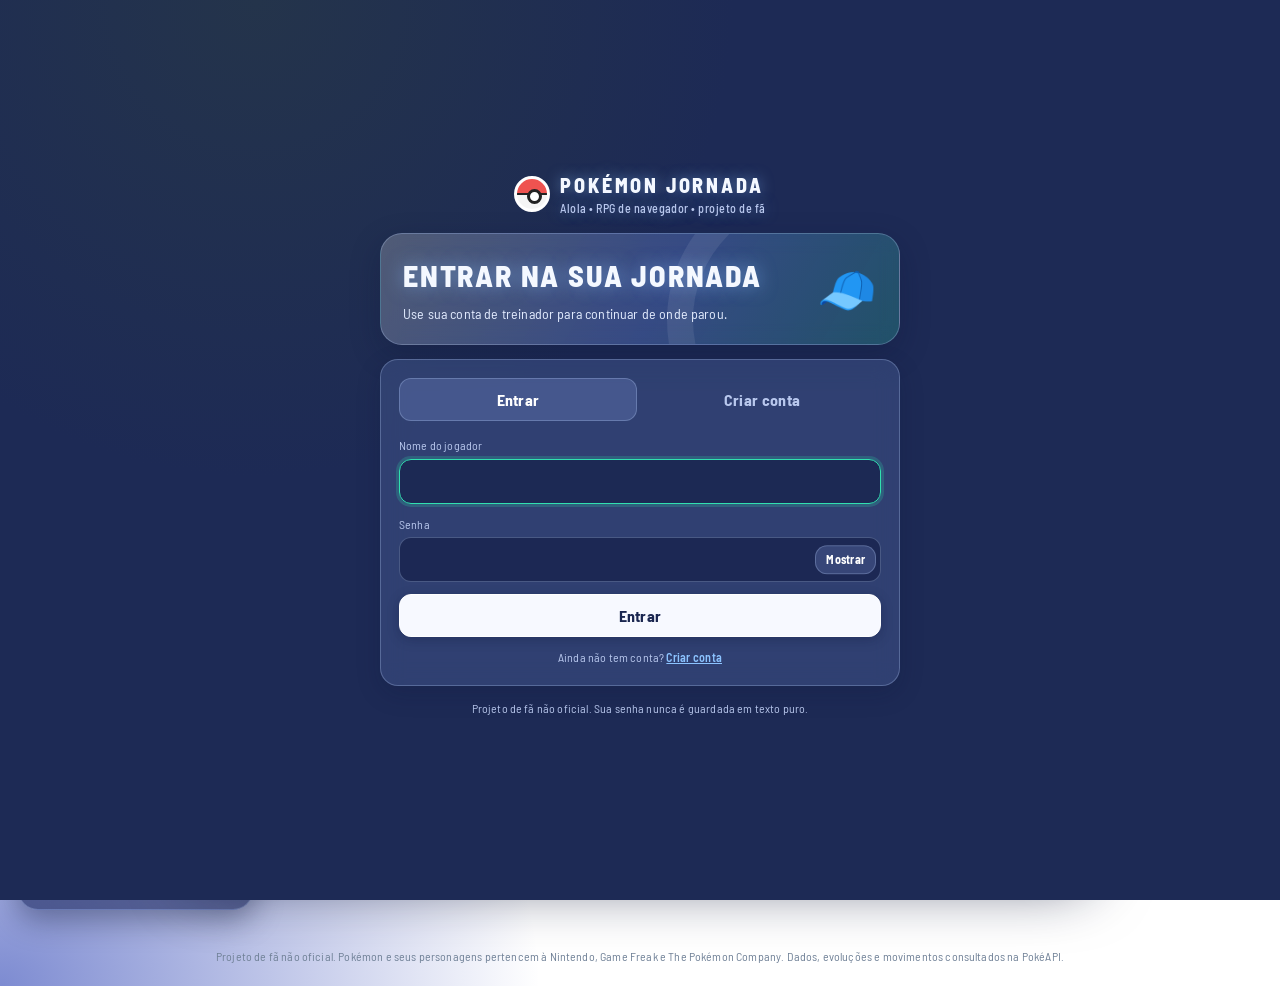
==== commit 8f30e2db: "Add files via upload" ====
--- a/index.html
+++ b/index.html
@@ -85,15 +85,15 @@
 ];
 const starterNames={1:'Bulbasaur',4:'Charmander',7:'Squirtle',152:'Chikorita',155:'Cyndaquil',158:'Totodile',252:'Treecko',255:'Torchic',258:'Mudkip',387:'Turtwig',390:'Chimchar',393:'Piplup',495:'Snivy',498:'Tepig',501:'Oshawott',650:'Chespin',653:'Fennekin',656:'Froakie',722:'Rowlet',725:'Litten',728:'Popplio',810:'Grookey',813:'Scorbunny',816:'Sobble',906:'Sprigatito',909:'Fuecoco',912:'Quaxly'};
 const regionAreas=[
- ['Pallet Town','Route 1','Viridian Forest','Mt. Moon','Rock Tunnel','Seafoam Islands'],
- ['New Bark Town','Route 29','Ilex Forest','Union Cave','Whirl Islands','Ice Path'],
- ['Littleroot Town','Route 101','Petalburg Woods','Granite Cave','Fiery Path','Shoal Cave'],
- ['Twinleaf Town','Route 201','Eterna Forest','Wayward Cave','Mt. Coronet','Lake Valor'],
- ['Nuvema Town','Route 1','Pinwheel Forest','Chargestone Cave','Desert Resort','Dragonspiral Tower'],
- ['Vaniville Town','Route 2','Santalune Forest','Reflection Cave','Frost Cavern','Azure Bay'],
- ['Iki Town','Route 1','Verdant Cavern','Brooklet Hill','Wela Volcano','Mount Lanakila'],
- ['Postwick','Route 1','Slumbering Weald','Galar Mine','Motostoke Outskirts','Lake of Outrage'],
- ['Cabo Poco','South Province Area One','Tagtree Thicket','Alfornada Cavern','Asado Desert','Glaseado Mountain']
+ ['Pallet Town','Route 1','Viridian Forest','Mt. Moon','Rock Tunnel','Seafoam Islands','Power Plant','Pokémon Tower','Safari Zone','Celadon Garden','Fuchsia Marsh','Victory Road'],
+ ['New Bark Town','Route 29','Ilex Forest','Union Cave','Whirl Islands','Ice Path','National Park','Burned Tower','Sprout Tower','Lake of Rage','Goldenrod Radio Tower','Mt. Silver'],
+ ['Littleroot Town','Route 101','Petalburg Woods','Granite Cave','Fiery Path','Shoal Cave','New Mauville','Mt. Pyre','Safari Zone','Scorched Slab','Seafloor Cavern','Sky Pillar'],
+ ['Twinleaf Town','Route 201','Eterna Forest','Wayward Cave','Mt. Coronet','Lake Valor','Old Chateau','Fuego Ironworks','Great Marsh','Sendoff Spring','Iron Island','Snowpoint Temple'],
+ ['Nuvema Town','Route 1','Pinwheel Forest','Chargestone Cave','Desert Resort','Dragonspiral Tower','Celestial Tower','Lostlorn Forest','Relic Castle','Abundant Shrine','Mistralton Cave','Giant Chasm'],
+ ['Vaniville Town','Route 2','Santalune Forest','Reflection Cave','Frost Cavern','Azure Bay','Poké Ball Factory','Glittering Cave','Kalos Power Plant','Pokémon Village','Fairy Garden','Victory Road'],
+ ['Iki Town','Route 1','Verdant Cavern','Brooklet Hill','Wela Volcano','Mount Lanakila','Hau’oli Cemetery','Lush Jungle','Abandoned Thrifty Megamart','Blush Mountain','Poni Wilds','Ten Carat Hill'],
+ ['Postwick','Route 1','Slumbering Weald','Galar Mine','Motostoke Outskirts','Lake of Outrage','Glimwood Tangle','Stow-on-Side Ruins','Hammerlocke Hills','Giant’s Seat','Dusty Bowl','Watchtower Ruins'],
+ ['Cabo Poco','South Province Area One','Tagtree Thicket','Alfornada Cavern','Asado Desert','Glaseado Mountain','East Province Area Three','Zapapico','Socarrat Trail','Casseroya Lake','Dalizapa Passage','Area Zero']
 ];
 const areaLevels=[3,5,8,12,16,22];
 // Equipes fixas dos líderes/Kahunas, usando espécies oficiais dos jogos.
@@ -129,24 +129,27 @@
 }
 // Ultra Beasts: IDs oficiais da Pokédex (Necrozma, Magearna e Marshadow não entram nesta lista).
 const ULTRA_BEAST_IDS=new Set([793,794,795,796,797,798,799,803,804,805,806]);
-function isUltraBeast(species){return ULTRA_BEAST_IDS.has(Number(species?.id));}
+function isUltraBeast(species){return ULTRA_BEAST_IDS.has(Number(typeof species==='object'?species?.id:species));}
 function withoutUltraBeasts(pool){return pool.filter(x=>!isUltraBeast(x));}
 async function pickWildSpecies(pool){
  const isAlola=regions[state.region]?.name==='Alola';
  const ultraPool=isAlola?pool.filter(isUltraBeast):[];
  // Uma chance de 0,2% por encontro em Alola; as demais regiões nunca sorteiam Ultra Beasts.
  if(ultraPool.length&&Math.random()<0.002)return ultraPool[Math.floor(Math.random()*ultraPool.length)];
- const commonPool=pool.filter(x=>x.basic&&!x.legendary&&!isUltraBeast(x));
+ const commonPool=pool.filter(x=>x.basic&&!x.legendary&&!x.mythical&&!isUltraBeast(x));
  if(!commonPool.length)throw Error('Nenhum Pokémon comum disponível nesta região');
- return pickForCurrentHabitat(commonPool);
+ state.recentWildSpecies=Array.isArray(state.recentWildSpecies)?state.recentWildSpecies:[];
+ const recent=new Set(state.recentWildSpecies.slice(-8)),diverse=commonPool.filter(x=>!recent.has(x.id));
+ const chosen=await pickForCurrentHabitat(diverse.length?diverse:commonPool);
+ state.recentWildSpecies.push(chosen.id);state.recentWildSpecies=state.recentWildSpecies.slice(-12);return chosen;
 }
 function scaledEncounterLevel(){let base=activeMon()?.level||5;if(base<=12)return Math.max(2,base-1);return Math.max(2,Math.min(34,Math.round(11+(base-12)*.567)))}
-function areaTypeBias(place){let x=(place||'').toLowerCase();if(/snow|ice|glaseado|lanakila/.test(x))return ['ice','steel'];if(/forest|woods|thicket|weald/.test(x))return ['grass','bug','poison','fairy'];if(/cave|mine|mount|mt\.?\s|coronet|cavern|tower|tunnel|rock/.test(x))return ['rock','ground','ghost','steel'];if(/desert|sand/.test(x))return ['ground','rock','fire'];if(/lake|sea|bay|brooklet|shore|island|water/.test(x))return ['water','ice'];if(/volcano|fiery/.test(x))return ['fire','rock'];return ['normal','flying','grass','bug','electric']}
-function areaCategory(place){let x=(place||'').toLowerCase();if(/forest|woods|thicket|weald/.test(x))return 'Floresta';if(/cave|mine|mt\.?\s|cavern|tunnel/.test(x))return 'Caverna';if(/desert|sand/.test(x))return 'Deserto';if(/lake|sea|bay|brooklet|shore|island|water/.test(x))return 'Área aquática';if(/snow|ice|glaseado|lanakila|mount|mountain/.test(x))return 'Montanha';if(/volcano|fiery/.test(x))return 'Área vulcânica';if(/route|province/.test(x))return 'Rota';return 'Cidade / área especial'}
+function areaTypeBias(place){let x=(place||'').toLowerCase();if(/snow|ice|glaseado|lanakila/.test(x))return ['ice','steel'];if(/power plant|new mauville|chargestone|zapapico/.test(x))return ['electric','steel'];if(/cemetery|tower|chateau|thrifty|pyre|ruins/.test(x))return ['ghost','dark','psychic'];if(/garden|flower|fairy/.test(x))return ['fairy','grass','bug'];if(/marsh|great marsh|wetland/.test(x))return ['poison','water','ground'];if(/dojo|battle|victory road/.test(x))return ['fighting','rock','steel'];if(/forest|woods|thicket|weald|jungle|trail/.test(x))return ['grass','bug','poison','fairy'];if(/cave|mine|mount|mt\.?\s|coronet|cavern|tunnel|rock|passage|chasm/.test(x))return ['rock','ground','ghost','steel'];if(/desert|sand/.test(x))return ['ground','rock','fire'];if(/lake|sea|bay|brooklet|shore|island|water|casseroya/.test(x))return ['water','ice'];if(/volcano|fiery|blush mountain/.test(x))return ['fire','rock'];if(/radio tower|factory/.test(x))return ['electric','steel','normal'];return ['normal','flying','grass','bug','electric']}
+function areaCategory(place){let x=(place||'').toLowerCase();if(/cemetery|tower|chateau|thrifty|pyre|ruins/.test(x))return 'Área assombrada / ruínas';if(/power plant|new mauville|chargestone|factory/.test(x))return 'Instalação elétrica';if(/garden|flower|fairy/.test(x))return 'Jardim';if(/marsh|great marsh/.test(x))return 'Pântano';if(/dojo|battle|victory road/.test(x))return 'Área de combate';if(/forest|woods|thicket|weald|jungle|trail/.test(x))return 'Floresta';if(/cave|mine|mt\.?\s|cavern|tunnel/.test(x))return 'Caverna';if(/desert|sand/.test(x))return 'Deserto';if(/lake|sea|bay|brooklet|shore|island|water/.test(x))return 'Área aquática';if(/snow|ice|glaseado|lanakila|mount|mountain/.test(x))return 'Montanha';if(/volcano|fiery/.test(x))return 'Área vulcânica';if(/route|province/.test(x))return 'Rota';return 'Cidade / área especial'}
 async function pickForCurrentHabitat(pool){let bias=areaTypeBias(state.location),sample=pool.slice().sort(()=>Math.random()-.5).slice(0,Math.min(28,pool.length));let scored=await Promise.all(sample.map(async x=>{try{let p=await getPokemon(x.id),types=p.types.map(t=>t.type.name),match=types.some(t=>bias.includes(t));return {...x,habitatWeight:match?4:1}}catch{return {...x,habitatWeight:1}}}));return weightedPick(scored,x=>Math.max(1,x.captureRate)*x.habitatWeight)}
 
 const rankNames=['Novato','Aprendiz','Treinador','Experiente','Veterano','Elite','Mestre','Lenda'];
-const emptyState=()=>({name:'Treinador',money:500,initialRegion:0,bag:{'poke-ball':10,'great-ball':3,'potion':5,'super-potion':2},party:[],pc:[],dex:{},wins:0,trainerWins:0,losses:0,trainerLevel:1,trainerXP:0,rank:1,rankXP:0,region:0,location:'',started:false,travelUnlocked:false,participated:{},regionalWins:{},leagueWins:{},tournamentChampions:{},leagueChampions:{},challenges:{},quests:{firstCatch:false,firstWin:false,trainerWin:false},activePage:'home',activeBattle:null,history:[],caught:{},shinyDex:{},trainerAvatar:'red'});
+const emptyState=()=>({name:'Treinador',money:500,initialRegion:0,bag:{'poke-ball':10,'great-ball':3,'potion':5,'super-potion':2},party:[],pc:[],dex:{},wins:0,trainerWins:0,losses:0,trainerLevel:1,trainerXP:0,rank:1,rankXP:0,region:0,location:'',started:false,travelUnlocked:false,participated:{},regionalWins:{},leagueWins:{},tournamentChampions:{},leagueChampions:{},challenges:{},quests:{firstCatch:false,firstWin:false,trainerWin:false},activePage:'home',activeBattle:null,history:[],caught:{},shinyDex:{},recentWildSpecies:[],trainerAvatar:'red'});
 let state=emptyState(),speciesList=[],speciesCache=new Map(),pokemonCache=new Map(),moveCache=new Map(),chainCache=new Map(),dexLoading=false;
 const speciesMetaCache=new Map();
 function toast(msg){let host=$('#toastHost'),el=document.createElement('div');el.className='notice';el.textContent=msg;host.prepend(el);setTimeout(()=>el.remove(),2800)}
@@ -194,17 +197,17 @@
 function bagPage(){return hero('Mochila','Itens para capturar, recuperar e evoluir Pokémon.','🎒')+`<div class="panel"><div class="list">${Object.entries(state.bag).filter(x=>x[1]>0).map(([id,n])=>`<div class="challenge"><div><b>${itemName(id)}</b><div class="small muted">Quantidade: ${n}</div></div><button onclick="useItem('${id}')">Usar</button></div>`).join('')||'<div class="empty">Sua mochila está vazia.</div>'}</div></div>`}
 function questsPage(){let qs=[['firstCatch','Primeira captura','Capture seu primeiro Pokémon.',!!state.quests.firstCatch,40],['firstWin','Primeira vitória','Vença sua primeira batalha.',!!state.quests.firstWin,50],['trainerWin','Treinador em ascensão','Vença uma batalha contra treinador.',!!state.quests.trainerWin,100],['twoChallenges','Prova regional','Conclua dois desafios na região atual.',challengeCount(state.region)>=2,250],['firstTournament','Convite internacional','Participe pela primeira vez do torneio regional.',!!state.participated[state.region],300]];return hero('Missões da jornada','O Projeto Horizonte registra sua evolução como treinador e as descobertas feitas em cada região.','📜')+`<div class="panel"><div class="notice"><b>Projeto Horizonte — ${regions[state.region].name}</b><br><span class="small">O Professor Pokémon está reunindo dados sobre espécies, habitats e fenômenos regionais. Suas conquistas abrem novos capítulos da pesquisa.</span></div>${qs.map(([id,n,d,done,reward])=>{let claimed=!!state.quests.claimed?.[id];return `<div class="challenge"><div><b>${done?'✓ ':''}${n}</b><div class="small muted">${d}</div></div><div><span class="type">${claimed?'Resgatada':done?'+'+reward+' ₽':'Em andamento'}</span><br><button style="margin-top:6px" class="${done&&!claimed?'gold':'soft'}" onclick="claimQuest('${id}',${reward})" ${!done||claimed?'disabled':''}>${claimed?'Resgatada':done?'Resgatar':'Bloqueada'}</button></div></div>`}).join('')}</div>`}
 function rankPage(){let xpNeed=state.rank*160;return hero('Nível e rank','Seu nível representa a experiência geral; o rank mede suas conquistas contra treinadores.','🏅')+`<div class="panel"><div class="grid"><div class="card"><b>Nível de treinador</b><h2>${state.trainerLevel}</h2><p class="small muted">${state.trainerXP}/${state.trainerLevel*100} XP · ganha XP em todas as batalhas</p><div class="rankbar"><i style="width:${Math.min(100,state.trainerXP/(state.trainerLevel*100)*100)}%"></i></div></div><div class="card"><b>Rank ${state.rank} — ${rankNames[Math.min(7,state.rank-1)]}</b><p class="small muted">${state.rankXP}/${xpNeed} XP · somente vitórias contra treinadores e desafios</p><div class="rankbar"><i style="width:${Math.min(100,state.rankXP/xpNeed*100)}%"></i></div></div><div class="card"><b>Vitórias contra treinadores</b><h2>${state.trainerWins}</h2><small class="muted">Líderes, treinadores, torneios e Liga</small></div></div><p class="small muted">O nível é apenas um indicador de progresso geral. O rank é o único requisito para desbloquear desafios e missões competitivas.</p></div>`}
-function challengesPage(){let r=regions[state.region],won=state.challenges[state.region]||[],eligible=won.length>=2,leagueReady=won.length>=r.challenges.length;return hero('Desafios e competições de '+r.name,r.name==='Alola'?'Alola segue o sistema de provas insulares, Grandes Provas dos Kahunas e Cristais Z.':'Conquiste os desafios da região, dispute o torneio regional e alcance a Liga Pokémon.','🏆')+`<div class="panel"><div class="row"><h2>${r.name==='Alola'?'Provas e Grandes Provas':'Ginásios Pokémon'}</h2><span class="type">${won.length}/${r.challenges.length}</span></div><p class="small muted">Cada desafio é desbloqueado exclusivamente pelo rank do treinador. Não é necessário vencer outro ginásio para liberar o próximo. Os níveis dos líderes seguem uma progressão fixa por rank, sem escala automática pelo nível da sua equipe.</p>${r.challenges.map((c,i)=>{let reqRank=Math.min(8,i+1),unlocked=state.rank>=reqRank,done=won.includes(i),profile=gymChallengeLevelProfile(state.region,i,(gymTeams[state.region]?.[i]||[]).length||2);return `<div class="challenge ${!done&&!unlocked?'locked':''}"><div><b>${done?'✓ ':''}${c}</b><div class="small muted">${done?'Concluído':unlocked?'Disponível':'Bloqueado pelo rank '+reqRank} · Níveis previstos: ${profile.min}–${profile.max}</div></div><button class="${done?'soft':'gold'}" ${done||!unlocked?'disabled':''} onclick="startChallenge(${i})">${done?'Concluído':!unlocked?'Rank insuficiente':'Desafiar'}</button></div>`}).join('')}<div class="grid" style="margin-top:15px"><div class="card"><h3>Torneio regional</h3><p class="small muted">Requer dois desafios. Enfrente quatro adversários em sequência: as três primeiras fases têm dois Pokémon e a final tem três. Participar pela primeira vez libera viagens, mesmo que você não vença.</p><p class="small">${state.participated[state.region]?'Você já participou deste torneio.':'Ainda não participou.'}</p><button class="gold" onclick="startTournament()" ${!eligible?'disabled':''}>${state.participated[state.region]?'Disputar novamente':'Entrar no torneio'}</button></div><div class="card"><h3>Liga Pokémon</h3><p class="small muted">Requer todos os desafios da região. Vença seis adversários em sequência para se tornar campeão regional.</p><p class="small">${state.leagueChampions[state.region]?'Campeão desta região!':'Classificação: '+won.length+'/'+r.challenges.length}</p><button class="primary" onclick="startLeague()" ${!leagueReady?'disabled':''}>Entrar na Liga</button></div></div><p class="small muted" style="margin-top:12px">Recompensa regional: ${r.rewards}. A estrutura de Alola usa quatro Grandes Provas representativas; os demais jogos da franquia podem ter variações de formato.</p></div>`}
+function challengesPage(){let r=regions[state.region],won=state.challenges[state.region]||[],eligible=won.length>=2,leagueReady=won.length>=r.challenges.length;return hero('Desafios e competições de '+r.name,r.name==='Alola'?'Alola segue o sistema de provas insulares, Grandes Provas dos Kahunas e Cristais Z.':'Conquiste os desafios da região, dispute o torneio regional e alcance a Liga Pokémon.','🏆')+`<div class="panel"><div class="row"><h2>${r.name==='Alola'?'Provas e Grandes Provas':'Ginásios Pokémon'}</h2><span class="type">${won.length}/${r.challenges.length}</span></div><p class="small muted">Cada desafio é desbloqueado exclusivamente pelo rank do treinador. Não é necessário vencer outro ginásio para liberar o próximo. Os níveis dos líderes seguem uma progressão fixa por rank, sem escala automática pelo nível da sua equipe.</p>${r.challenges.map((c,i)=>{let reqRank=Math.min(8,i+1),unlocked=state.rank>=reqRank,done=won.includes(i),profile=gymChallengeLevelProfile(state.region,i,(gymTeams[state.region]?.[i]||[]).length||2);return `<div class="challenge ${!done&&!unlocked?'locked':''}"><div><b>${done?'✓ ':''}${c}</b><div class="small muted">${done?'Concluído':unlocked?'Disponível':'Bloqueado pelo rank '+reqRank} · Níveis previstos: ${profile.min}–${profile.max}</div></div><button class="${done?'soft':'gold'}" ${done||!unlocked?'disabled':''} onclick="startChallenge(${i})">${done?'Concluído':!unlocked?'Rank insuficiente':'Desafiar'}</button></div>`}).join('')}<div class="grid" style="margin-top:15px"><div class="card"><h3>Torneio regional</h3><p class="small muted">Requer dois desafios. Enfrente quatro adversários em sequência: as três primeiras fases têm dois Pokémon e a final tem três. Os níveis avançam por etapa de 17 a 23. Participar pela primeira vez libera viagens, mesmo que você não vença.</p><p class="small muted">Etapas: Oitavas (17–18) → Quartas (19–20) → Semifinal (21–22) → Final (22–23).</p><p class="small">${state.participated[state.region]?'Você já participou deste torneio.':'Ainda não participou.'}</p><button class="gold" onclick="startTournament()" ${!eligible?'disabled':''}>${state.participated[state.region]?'Disputar novamente':'Entrar no torneio'}</button></div><div class="card"><h3>Liga Pokémon</h3><p class="small muted">Requer todos os desafios da região. Vença seis adversários em sequência para se tornar campeão regional. Os níveis avançam gradualmente de 55 a 65.</p><p class="small muted">Etapas: Rodada de 32 (55–56) → Rodada de 16 (57–58) → Oitavas (59–60) → Quartas (61–62) → Semifinal (63–64) → Final (64–65).</p><p class="small">${state.leagueChampions[state.region]?'Campeão desta região!':'Classificação: '+won.length+'/'+r.challenges.length}</p><button class="primary" onclick="startLeague()" ${!leagueReady?'disabled':''}>Entrar na Liga</button></div></div><p class="small muted" style="margin-top:12px">Recompensa regional: ${r.rewards}. A estrutura de Alola usa quatro Grandes Provas representativas; os demais jogos da franquia podem ter variações de formato.</p></div>`}
 function claimQuest(id,reward){state.quests.claimed=state.quests.claimed||{};if(state.quests.claimed[id])return;let done=id==='firstCatch'?state.quests.firstCatch:id==='firstWin'?state.quests.firstWin:id==='trainerWin'?state.quests.trainerWin:id==='twoChallenges'?challengeCount(state.region)>=2:!!state.participated[state.region];if(!done)return;state.quests.claimed[id]=true;state.money+=reward;save(true);render();toast('Recompensa recebida: '+reward+' ₽!')}
 function profilePage(){return hero('Perfil e salvamento','Seu progresso é guardado localmente neste navegador. Exporte uma cópia para não perder sua jornada.','🧢')+`<div class="panel"><label class="small muted">Nome do treinador</label><input id="trainerNameInput" class="field" value="${esc(state.name)}" maxlength="22"><div class="wrap" style="margin-top:10px"><button class="primary" onclick="saveName()">Atualizar nome</button><button onclick="save()">Salvar agora</button><button onclick="exportSave()">Exportar save</button><label class="soft" style="padding:9px 12px;border-radius:10px;cursor:pointer">Importar save<input type="file" accept="application/json" style="display:none" onchange="importSave(event)"></label><button class="danger" onclick="resetGame()">Apagar progresso</button></div><p class="small muted">O jogo precisa de internet para consultar a PokéAPI, movimentos, sprites e evoluções. O salvamento fica no navegador deste dispositivo.</p></div>`}
 function challengeCount(region){return (state.challenges[region]||[]).length}
-function itemName(id){return ({'poke-ball':'Poké Bola','great-ball':'Great Ball','ultra-ball':'Ultra Ball',potion:'Poção','super-potion':'Super Poção','revive':'Reviver','fire-stone':'Pedra do Fogo','water-stone':'Pedra da Água','thunder-stone':'Pedra do Trovão','leaf-stone':'Pedra da Folha','moon-stone':'Pedra da Lua','ice-stone':'Pedra de Gelo','dusk-stone':'Pedra do Crepúsculo','shiny-stone':'Pedra do Brilho','dawn-stone':'Pedra do Amanhecer','sun-stone':'Pedra do Sol','oval-stone':'Pedra Oval','link-cable':'Cabo de Ligação'}[id]||cap(id))}
+function itemName(id){return ({'poke-ball':'Poké Bola','great-ball':'Great Ball','ultra-ball':'Ultra Ball',potion:'Poção','super-potion':'Super Poção','revive':'Reviver','fire-stone':'Pedra do Fogo','water-stone':'Pedra da Água','thunder-stone':'Pedra do Trovão','leaf-stone':'Pedra da Folha','moon-stone':'Pedra da Lua','ice-stone':'Pedra de Gelo','dusk-stone':'Pedra do Crepúsculo','shiny-stone':'Pedra do Brilho','dawn-stone':'Pedra do Amanhecer','sun-stone':'Pedra do Sol','oval-stone':'Pedra Oval','link-cable':'Cabo de Ligação','hyper-potion':'Hiper Poção','max-potion':'Poção Máxima','full-restore':'Restaurador Total','max-revive':'Reviver Máximo','kings-rock':'Pedra do Rei','metal-coat':'Revestimento Metálico','dragon-scale':'Escama de Dragão','upgrade':'Upgrade','dubious-disc':'Disco Suspeito','protector':'Protetor','reaper-cloth':'Pano Ceifador','electirizer':'Eletrizador','magmarizer':'Magmarizador','prism-scale':'Escama Prisma','sachet':'Sachê','whipped-dream':'Doce de Leite','razor-claw':'Garra Afiada','razor-fang':'Presa Afiada','deep-sea-tooth':'Dente do Mar Profundo','deep-sea-scale':'Escama do Mar Profundo','sweet-apple':'Maçã Doce','tart-apple':'Maçã Azeda','cracked-pot':'Vaso Rachado','chipped-pot':'Vaso Trincado','auspicious-armor':'Armadura Auspiciosa','malicious-armor':'Armadura Maliciosa','galarica-cuff':'Pulseira Galarica','galarica-wreath':'Coroa Galarica','black-augurite':'Auvorita Negra','peat-block':'Bloco de Turfa'}[id]||cap(id))}
 function xpNeeded(level){return Math.max(20,level*30)}
 function makeMon(p,level=5){let stats={};p.stats.forEach(s=>stats[s.stat.name]=s.base_stat);let max=Math.floor((2*stats.hp*level)/100)+level+10;return {uid:'m'+Math.random().toString(36).slice(2),id:p.id,name:p.name,level,xp:0,friendship:70,hp:max,maxHp:max,stats,types:p.types.map(t=>t.type.name),sprite:p.sprites.other?.['official-artwork']?.front_default||p.sprites.front_default,moves:[],speciesId:p.id}}
 async function getPokemon(id){let key=String(id).toLowerCase();if(pokemonCache.has(key))return pokemonCache.get(key);let p=await api('pokemon/'+id);pokemonCache.set(key,p);pokemonCache.set(String(p.id),p);pokemonCache.set(p.name,p);return p}
 async function getSpecies(id){if(speciesMetaCache.has(Number(id)))return speciesMetaCache.get(Number(id));let s=await api('pokemon-species/'+id);speciesMetaCache.set(Number(id),s);return s}
 async function getMove(name){if(moveCache.has(name))return moveCache.get(name);let m=await api('move/'+name);moveCache.set(name,m);return m}
-async function prepareMon(p,level=5){let mon=makeMon(p,level);let learn=[];for(let entry of p.moves){let details=entry.version_group_details.filter(v=>v.move_learn_method.name==='level-up');let selected=details.filter(v=>v.version_group.name==='scarlet-violet');if(!selected.length)selected=details.slice(-1);let versions=selected.filter(v=>v.level_learned_at<=level);if(versions.length)learn.push({name:entry.move.name,level:Math.max(...versions.map(v=>v.level_learned_at))})}learn.sort((a,b)=>a.level-b.level);let chosen=learn.slice(-4);mon.learnedMoveNames=learn.map(x=>x.name);for(let x of chosen){try{let m=await getMove(x.name);mon.moves.push({name:m.name,power:m.power||0,accuracy:m.accuracy||100,type:m.type.name,pp:m.pp,maxPp:m.pp,damageClass:m.damage_class.name,priority:m.priority||0})}catch(e){}}if(!mon.moves.length){let m=await getMove('tackle');mon.moves=[{name:m.name,power:m.power,accuracy:m.accuracy,type:m.type.name,pp:m.pp,maxPp:m.pp,damageClass:m.damage_class.name,priority:0}]}return mon}
+async function prepareMon(p,level=5){let mon=makeMon(p,level);let learn=[];for(let entry of p.moves){let details=entry.version_group_details.filter(v=>v.move_learn_method.name==='level-up');let selected=details.filter(v=>v.version_group.name==='scarlet-violet');if(!selected.length)selected=details.slice(-1);let versions=selected.filter(v=>v.level_learned_at<=level);if(versions.length)learn.push({name:entry.move.name,level:Math.max(...versions.map(v=>v.level_learned_at))})}learn.sort((a,b)=>a.level-b.level);let chosen=learn.slice(-4);mon.learnedMoveNames=learn.map(x=>x.name);for(let x of chosen){try{let m=await getMove(x.name);mon.moves.push({name:m.name,power:m.power||0,accuracy:m.accuracy||100,type:m.type.name,pp:m.pp,maxPp:m.pp,damageClass:m.damage_class.name,priority:m.priority||0})}catch(e){}}if(!mon.moves.length){let m=await getMove('tackle');mon.moves=[{name:m.name,power:m.power,accuracy:m.accuracy,type:m.type.name,pp:m.pp,maxPp:m.pp,damageClass:m.damage_class.name,priority:0}]}try{let speciesId=Number(p.species?.url?.match(/\/(\d+)\/$/)?.[1]||p.id),sp=await getSpecies(speciesId);mon.isLegendary=!!sp.is_legendary;mon.isMythical=!!sp.is_mythical}catch(e){}return mon}
 function recalcMon(mon,preserve=true){let old=mon.maxHp||1;let stats={};mon._baseStats?.forEach(x=>stats[x.stat.name]=x.base_stat);if(mon.stats)stats=mon.stats;let newMax=Math.floor((2*(stats.hp||45)*mon.level)/100)+mon.level+10;mon.maxHp=newMax;mon.hp=preserve?Math.min(newMax,Math.max(0,Math.round((mon.hp/old)*newMax))):newMax}
 async function startGame(){if(state.started&&state.party.length)return;showSetup()}
 function showSetup(){let selectedRegion=state.region,selectedStarter=null,chosenWild=false,held=null,regionalAttempts=0,regionalBusy=false,regionalWon=false,nationalChoice=null,nationalSpinUsed=false,nationalBusy=false;let root=$('#modalRoot');root.innerHTML=`<div class="modalback"><div class="modal"><div class="row"><div><h2>Escolha sua região inicial</h2><p class="muted">Você poderá viajar livremente depois de participar do seu primeiro torneio regional.</p></div></div><div class="region-grid" id="regionChoices">${regions.map((r,i)=>`<button class="region-card ${i===selectedRegion?'selected':''}" data-region="${i}"><h3>${r.symbol} ${r.name}</h3><span class="small muted">Pokédex #${r.lo}–${r.hi}</span></button>`).join('')}</div><h2 style="margin-top:18px">Escolha seu primeiro parceiro</h2><p class="small muted">Escolha um dos três iniciais oficiais, tente a roleta regional (5 tentativas completas) ou escolha qualquer Pokémon básico da Pokédex nacional e use sua única tentativa.</p><div class="starter-grid" id="starterChoices"></div><div class="panel" style="margin-top:12px"><div class="row"><b>Roleta aleatória da região</b><span class="small muted" id="rouletteChance">0/5 tentativas usadas</span></div><div class="roulette"><i id="rouletteBar"></i></div><p class="small muted" id="rouletteText">Sorteia um Pokémon básico da região. São 5 tentativas completas: todas podem ser usadas, mesmo depois de já ter conseguido um Pokémon. A chance depende da raridade.</p><div id="rouletteHeld" style="margin:10px 0"></div><button class="gold" id="spinWild">Girar roleta regional (5 restantes)</button></div><div class="panel" style="margin-top:12px"><b>Escolher qualquer Pokémon da Pokédex</b><p class="small muted">Pesquise pelo nome ou número. Só vale Pokémon básico, não lendário e não mítico. Depois de escolher, você terá uma única tentativa na roleta.</p><input class="field" id="nationalSearch" placeholder="Ex.: Eevee ou 133" autocomplete="off"><div class="list" id="nationalResults" style="margin-top:8px;max-height:180px;overflow:auto"><div class="small muted">Carregando Pokédex nacional...</div></div><p class="small muted" id="nationalStatus">Escolha uma espécie para verificar se ela é permitida.</p><button class="gold" id="spinNational" disabled>Girar tentativa única</button></div><div class="wrap" style="margin-top:12px"><button class="primary" id="confirmStart" disabled>Começar jornada</button></div></div></div>`;
@@ -228,7 +231,7 @@
 async function encounter(){if(!state.started){showSetup();return}if(state.activeBattle){toast('Você já está em uma batalha.');return}try{toast('Procurando Pokémon da região...');let pool=await getRegionalSpecies(state.region);let pick=await pickWildSpecies(pool);let p=await getPokemon(pick.id),level=wildLevel();let mon=await prepareMon(p,level);mon.speciesId=pick.id;state.activeBattle={kind:'wild',enemy:mon,enemyHp:mon.hp,turn:'player',log:`Um ${cap(mon.name)} selvagem apareceu!`,turnNumber:1};state.dex[mon.id]=true;setPage('battle');save(true)}catch(e){toast('Não foi possível encontrar Pokémon. Verifique a conexão com a PokéAPI.');console.error(e)}}
 function wildLevel(){return scaledEncounterLevel()}
 async function trainerBattle(){if(!state.started){showSetup();return}if(state.activeBattle)return;let level=scaledEncounterLevel();let regionPool=withoutUltraBeasts(await getRegionalSpecies(state.region)),pick=await pickForCurrentHabitat(regionPool.filter(x=>!x.legendary));let p=await getPokemon(pick.id),enemy=await prepareMon(p,level);state.activeBattle={kind:'trainer',enemy,trainerTeam:await makeTrainerTeam(level,2+Math.min(3,challengeCount(state.region)),pick.id),trainerIndex:0,enemyHp:enemy.hp,turn:'player',turnNumber:1,log:'Um treinador da região desafiou você!'};state.activeBattle.trainerTeam[0]=enemy;setPage('battle')}
-async function makeTrainerTeam(level,count,firstId){let pool=withoutUltraBeasts(await getRegionalSpecies(state.region)),valid=pool.filter(x=>!x.legendary);let team=[];for(let i=0;i<count;i++){let pick=i===0?{id:firstId}:weightedPick(valid,x=>Math.max(1,x.captureRate)*(x.basic?1:.2));let p=await getPokemon(pick.id),m=await prepareMon(p,level);team.push(m)}return team}
+async function makeTrainerTeam(level,count,firstId){let pool=withoutUltraBeasts(await getRegionalSpecies(state.region)),valid=pool.filter(x=>!x.legendary&&!x.mythical);let team=[];for(let i=0;i<count;i++){let pick=i===0?{id:firstId}:weightedPick(valid,x=>Math.max(1,x.captureRate)*(x.basic?1:.2));let p=await getPokemon(pick.id),m=await prepareMon(p,level);team.push(m)}return team}
 function activeMon(){
  const selected=state.activeBattle?.activePokemonUid;
  if(selected){const current=state.party.find(m=>m.uid===selected);if(current&&current.hp>0)return current;}
@@ -258,16 +261,16 @@
 function moveParty(i,dir){let j=i+dir;if(j<0||j>=state.party.length)return;[state.party[i],state.party[j]]=[state.party[j],state.party[i]];save(true);render()}
 function withdraw(i){if(state.party.length>=6)return;state.party.push(state.pc.splice(i,1)[0]);save(true);render()}
 function buy(id,cost){if(state.money<cost){toast('Dinheiro insuficiente.');return}state.money-=cost;state.bag[id]=(state.bag[id]||0)+1;save(true);render();toast(itemName(id)+' comprado!')}
-function shopPage(){return hero('Loja Pokémon','Abasteça sua mochila antes de explorar. Poções ajudam a manter sua equipe de pé, e Poké Bolas permitem capturar novos parceiros.','🏪')+`<div class="panel" style="margin-bottom:12px"><div class="row"><div><b>Seu saldo</b><div class="small muted">O dinheiro é recebido em batalhas e missões.</div></div><span class="badge">${state.money} ₽</span></div></div><div class="grid">${[['poke-ball',100],['great-ball',300],['ultra-ball',800],['potion',150],['super-potion',400],['revive',700],['fire-stone',1200],['water-stone',1200],['thunder-stone',1200],['leaf-stone',1200],['moon-stone',1200],['ice-stone',1200],['dusk-stone',1200],['shiny-stone',1200],['dawn-stone',1200],['sun-stone',1200],['link-cable',1500]].map(([id,cost])=>`<div class="card"><h3>${itemName(id)}</h3><p class="muted small">Preço: ${cost} ₽</p><button onclick="buy('${id}',${cost})" ${state.money<cost?'disabled':''}>Comprar</button></div>`).join('')}</div>`}
-function useItem(id){if(!state.bag[id])return;if(['potion','super-potion','revive'].includes(id)){let target=state.party.find(m=>id==='revive'?m.hp<=0:m.hp>0&&m.hp<m.maxHp);if(!target){toast('Nenhum Pokémon precisa deste item.');return}if(id==='revive')target.hp=Math.floor(target.maxHp/2);else target.hp=Math.min(target.maxHp,target.hp+(id==='potion'?20:50));state.bag[id]--;save(true);render();toast(itemName(id)+' utilizado!')}else if(id.endsWith('-stone')){showEvolutionItem(id)}else toast('Este item não pode ser usado aqui.')}
-function showEvolutionItem(item){let choices=state.party.map(m=>`<button class="dexitem" onclick="useEvolutionStone('${item}','${m.uid}')"><img src="${m.sprite}"><span><b>${cap(m.name)}</b><small>Nível ${m.level}</small></span></button>`).join('');$('#modalRoot').innerHTML=`<div class="modalback" onclick="if(event.target===this)closeModal()"><div class="modal"><div class="row"><h2>Usar ${itemName(item)}</h2><button onclick="closeModal()">✕</button></div><p class="small muted">Escolha um Pokémon. A evolução só acontece se a espécie aceitar esta pedra segundo os dados oficiais.</p><div class="list">${choices}</div></div></div>`}
+function shopPage(){return hero('Loja Pokémon','Abasteça sua mochila antes de explorar. Poções ajudam a manter sua equipe de pé, e Poké Bolas permitem capturar novos parceiros.','🏪')+`<div class="panel" style="margin-bottom:12px"><div class="row"><div><b>Seu saldo</b><div class="small muted">O dinheiro é recebido em batalhas e missões.</div></div><span class="badge">${state.money} ₽</span></div></div><div class="grid">${[['poke-ball',100],['great-ball',300],['ultra-ball',800],['potion',150],['super-potion',400],['hyper-potion',700],['max-potion',1200],['full-restore',1800],['revive',700],['max-revive',1600],['fire-stone',1200],['water-stone',1200],['thunder-stone',1200],['leaf-stone',1200],['moon-stone',1200],['ice-stone',1200],['dusk-stone',1200],['shiny-stone',1200],['dawn-stone',1200],['sun-stone',1200],['kings-rock',1400],['metal-coat',1400],['dragon-scale',1400],['upgrade',1400],['dubious-disc',1400],['protector',1400],['reaper-cloth',1400],['electirizer',1400],['magmarizer',1400],['prism-scale',1400],['sachet',1400],['whipped-dream',1400],['razor-claw',1400],['razor-fang',1400],['deep-sea-tooth',1400],['deep-sea-scale',1400],['sweet-apple',1400],['tart-apple',1400],['cracked-pot',1400],['chipped-pot',1400],['auspicious-armor',1400],['malicious-armor',1400],['galarica-cuff',1400],['galarica-wreath',1400],['black-augurite',1400],['peat-block',1400],['link-cable',1500]].map(([id,cost])=>`<div class="card"><h3>${itemName(id)}</h3><p class="muted small">Preço: ${cost} ₽</p><button onclick="buy('${id}',${cost})" ${state.money<cost?'disabled':''}>Comprar</button></div>`).join('')}</div>`}
+function useItem(id){if(!state.bag[id])return;const healing={potion:20,'super-potion':50,'hyper-potion':120,'max-potion':Infinity,'full-restore':Infinity};if(id==='revive'||id==='max-revive'){let target=state.party.find(m=>m.hp<=0);if(!target){toast('Nenhum Pokémon derrotado precisa deste item.');return}target.hp=id==='max-revive'?target.maxHp:Math.max(1,Math.floor(target.maxHp/2));if(id==='max-revive')target.status=null;}else if(Object.prototype.hasOwnProperty.call(healing,id)){let target=state.party.find(m=>m.hp>0&&(m.hp<m.maxHp||(id==='full-restore'&&m.status)));if(!target){toast('Nenhum Pokémon precisa deste item.');return}target.hp=Math.min(target.maxHp,target.hp+healing[id]);if(id==='full-restore'){target.status=null;target.sleepTurns=0;target.toxicCounter=0;}}else{showEvolutionItem(id);return}state.bag[id]--;save(true);render();toast(itemName(id)+' utilizado!')}
+async function showEvolutionItem(item){let choices=[];for(const m of state.party){try{const opts=await evolutionOptions(m);for(const o of opts){if(o.details.item?.name===item||o.details.held_item?.name===item)choices.push({mon:m,target:o.target});}}catch(e){}}let html=choices.map(x=>`<button class="dexitem" onclick="useEvolutionStone('${item}','${x.mon.uid}','${x.target}')"><img src="${x.mon.sprite}"><span><b>${cap(x.mon.name)} → ${cap(x.target)}</b><small>Nível ${x.mon.level}</small></span></button>`).join('');$('#modalRoot').innerHTML=`<div class="modalback" onclick="if(event.target===this)closeModal()"><div class="modal"><div class="row"><h2>${itemName(item)}</h2><button onclick="closeModal()">✕</button></div><p class="small muted">Evoluções compatíveis com este item.</p><div class="list">${html||'<div class="empty">Nenhum Pokémon da equipe pode evoluir com este item agora.</div>'}</div></div></div>`}
 async function evolutionOptions(mon){let sp=await getSpecies(mon.speciesId||mon.id),chain=await api(sp.evolution_chain.url);function find(node){if(node.species.name===sp.name)return node;for(let n of node.evolves_to){let x=find(n);if(x)return x}return null}let node=find(chain.chain);return (node?.evolves_to||[]).flatMap(next=>next.evolution_details.map(d=>({target:next.species.name,details:d})))}
 function evolutionRequirement(d){let bits=[];if(d.min_level)bits.push('nível '+d.min_level);if(d.item)bits.push('usar '+cap(d.item.name));if(d.held_item)bits.push('segurar '+cap(d.held_item.name));if(d.min_happiness)bits.push('amizade '+d.min_happiness);if(d.min_affection)bits.push('afeição '+d.min_affection);if(d.time_of_day)bits.push('período: '+d.time_of_day);if(d.location)bits.push('local: '+cap(d.location.name));if(d.known_move)bits.push('conhecer '+cap(d.known_move.name));if(d.known_move_type)bits.push('conhecer movimento do tipo '+cap(d.known_move_type.name));if(d.min_beauty)bits.push('beleza '+d.min_beauty);if(d.gender!==null&&d.gender!==undefined)bits.push(d.gender===1?'fêmea':'macho');if(d.trade_species)bits.push('troca com '+cap(d.trade_species.name));else if(d.trigger?.name==='trade')bits.push('troca (neste jogo: Cabo de Ligação)');if(d.party_species)bits.push('ter '+cap(d.party_species.name)+' na equipe');if(d.party_type)bits.push('ter Pokémon do tipo '+cap(d.party_type.name)+' na equipe');if(d.turn_upside_down)bits.push('virar o dispositivo de cabeça para baixo');if(d.needs_overworld_rain)bits.push('chuva no mundo');return bits.join(' + ')||cap(d.trigger?.name||'condição especial')}
 function evolutionCan(mon,d){if(d.min_level&&mon.level<d.min_level)return false;if(d.item)return (state.bag[d.item.name]||0)>0;if(d.trigger?.name==='level-up'&&!d.min_level&&d.min_happiness&&!mon.friendship)return false;if(d.min_happiness&&(mon.friendship||70)<d.min_happiness)return false;if(d.time_of_day)return false;if(d.location)return false;if(d.held_item)return false;if(d.trade_species||d.trigger?.name==='trade')return (state.bag['link-cable']||0)>0;if(d.min_beauty)return false;if(d.known_move&&!mon.moves.some(m=>m.name===d.known_move.name))return false;if(d.known_move_type&&!mon.moves.some(m=>m.type===d.known_move_type.name))return false;if(d.party_species&&!state.party.some(m=>m.speciesId===d.party_species.url.match(/\/(\d+)\/$/)?.[1]*1))return false;if(d.party_type&&!state.party.some(m=>m.types.includes(d.party_type.name)))return false;if(d.trigger?.name==='level-up'&&!d.min_level&&!d.min_happiness&&!d.min_beauty&&!d.known_move&&!d.known_move_type&&!d.location&&!d.held_item&&!d.time_of_day&&!d.party_species&&!d.party_type)return true;return false}
 async function showEvolution(uid){let mon=state.party.find(m=>m.uid===uid)||state.pc.find(m=>m.uid===uid);if(!mon)return;try{let opts=await evolutionOptions(mon);if(!opts.length){toast('Este Pokémon não possui evolução disponível.');return}let buttons=opts.map(o=>`<div class="challenge"><div><b>${cap(o.target)}</b><div class="small muted">${evolutionRequirement(o.details)}</div></div><button class="gold" onclick="evolve('${uid}','${o.target}',${JSON.stringify(o.details).replace(/"/g,'&quot;')})" ${evolutionCan(mon,o.details)?'':'disabled'}>Evoluir</button></div>`).join('');$('#modalRoot').innerHTML=`<div class="modalback" onclick="if(event.target===this)closeModal()"><div class="modal"><div class="row"><h2>Evolução de ${cap(mon.name)}</h2><button onclick="closeModal()">✕</button></div><p class="small muted">Requisitos informados pela cadeia oficial de evolução.</p>${buttons}<p class="small muted">Evoluções que exigem troca, horário, local específico, item equipado ou condições externas aparecem com o requisito, mas algumas dependem de sistemas adicionais ainda não implementados.</p></div></div>`}catch(e){toast('Não foi possível consultar a evolução.')}}
 async function checkLevelEvolution(mon){try{let opts=await evolutionOptions(mon);let ready=opts.find(o=>o.details.trigger?.name==='level-up'&&evolutionCan(mon,o.details));if(ready){toast(cap(mon.name)+' pode evoluir! Confira Minha equipe.')}}catch(e){}}
 async function evolve(uid,target,details){let mon=state.party.find(m=>m.uid===uid)||state.pc.find(m=>m.uid===uid);if(!mon)return;let opts=await evolutionOptions(mon),option=opts.find(o=>o.target===target);if(!option||!evolutionCan(mon,option.details)){toast('Requisitos de evolução não cumpridos.');return}if(option.details.item){let item=option.details.item.name;state.bag[item]=(state.bag[item]||0)-1}else if(option.details.trigger?.name==='trade'||option.details.trade_species){state.bag['link-cable']=(state.bag['link-cable']||0)-1}let p=await getPokemon(target),newMon=await prepareMon(p,mon.level);newMon.uid=mon.uid;newMon.xp=mon.xp;newMon.hp=Math.min(newMon.maxHp,Math.round(mon.hp/mon.maxHp*newMon.maxHp));let partyIndex=state.party.findIndex(x=>x.uid===uid),pcIndex=state.pc.findIndex(x=>x.uid===uid);if(partyIndex>=0)state.party[partyIndex]=newMon;else if(pcIndex>=0)state.pc[pcIndex]=newMon;state.dex[newMon.id]=true;state.caught[newMon.id]=true;closeModal();save(true);render();toast(cap(mon.name)+' evoluiu para '+cap(newMon.name)+'!')}
-function useEvolutionStone(item,uid){let mon=state.party.find(m=>m.uid===uid);if(!mon)return;showEvolution(uid).then(()=>toast('Confira se a pedra corresponde ao requisito de evolução.'))}
+async function useEvolutionStone(item,uid,target){let mon=state.party.find(m=>m.uid===uid)||state.pc.find(m=>m.uid===uid);if(!mon||!target)return;let opts=await evolutionOptions(mon),o=opts.find(x=>x.target===target&&(x.details.item?.name===item||x.details.held_item?.name===item));if(!o||!evolutionCan(mon,o.details)){toast('Este item não atende aos requisitos da evolução.');return}closeModal();await evolve(uid,target)}
 async function startChallenge(index){if(state.activeBattle)return;let won=state.challenges[state.region]||[];if(won.includes(index))return;let reqRank=Math.min(8,index+1);if(state.rank<reqRank){toast('Seu rank ainda não libera este desafio.');return}await startFixedGymBattle(index)}
 async function startFixedGymBattle(index){
  let roster=(gymTeams[state.region]?.[index]||[]).slice();
@@ -285,7 +288,7 @@
  state.activeBattle={kind:'challenge',challengeIndex:index,leader,enemy:team[0],trainerTeam:team,trainerIndex:0,enemyHp:team[0].hp,turn:'player',turnNumber:1,log:leader+' enviou '+cap(team[0].name)+'! (nível '+team[0].level+')'};
  setPage('battle');
 }
-async function startMultiBattle(kind,index,level,count){let pool=withoutUltraBeasts(await getRegionalSpecies(state.region)),valid=pool.filter(x=>!x.legendary),team=[];for(let i=0;i<count;i++){let pick=weightedPick(valid,x=>Math.max(1,x.captureRate)*(x.basic?1:.18));team.push(await prepareMon(await getPokemon(pick.id),level))}state.activeBattle={kind,challengeIndex:index,enemy:team[0],trainerTeam:team,trainerIndex:0,enemyHp:team[0].hp,turn:'player',turnNumber:1,log:kind==='challenge'?'O líder do desafio enviou '+cap(team[0].name)+'!':kind==='tournament'?'O adversário do torneio enviou '+cap(team[0].name)+'!':'O adversário da Liga enviou '+cap(team[0].name)+'!'};setPage('battle')}
+async function startMultiBattle(kind,index,level,count){let pool=withoutUltraBeasts(await getRegionalSpecies(state.region)),valid=pool.filter(x=>!x.legendary&&!x.mythical),team=[];for(let i=0;i<count;i++){let pick=weightedPick(valid,x=>Math.max(1,x.captureRate)*(x.basic?1:.18));team.push(await prepareMon(await getPokemon(pick.id),level))}state.activeBattle={kind,challengeIndex:index,enemy:team[0],trainerTeam:team,trainerIndex:0,enemyHp:team[0].hp,turn:'player',turnNumber:1,log:kind==='challenge'?'O líder do desafio enviou '+cap(team[0].name)+'!':kind==='tournament'?'O adversário do torneio enviou '+cap(team[0].name)+'!':'O adversário da Liga enviou '+cap(team[0].name)+'!'};setPage('battle')}
 function startTournament(){if(challengeCount(state.region)<2){toast('Você precisa vencer pelo menos dois desafios.');return}state.participated[state.region]=true;state.travelUnlocked=true;save(true);startBracketMatch('tournament',0)}
 function startLeague(){if(challengeCount(state.region)<regions[state.region].challenges.length){toast('Você precisa concluir todos os desafios desta região.');return}startBracketMatch('league',0)}
 async function startBracketMatch(kind,stage){await startMultiBattle(kind,stage,scaledEncounterLevel(),Math.min(6,3+Math.floor(stage/2)));state.activeBattle.stage=stage;state.activeBattle.bracketMax=kind==='tournament'?4:6}
@@ -335,7 +338,7 @@
    const pokemon=await getPokemon(mon.id||mon.name||mon.speciesId);
    const speciesId=Number(pokemon.species?.url?.match(/\/(\d+)\/$/)?.[1]||mon.speciesId||mon.id);
    const sp=await getSpecies(speciesId);
-   mon.speciesId=speciesId;
+   mon.speciesId=speciesId;mon.isLegendary=!!sp.is_legendary;mon.isMythical=!!sp.is_mythical;
    if(mon.gender==='Desconhecido'||!mon.gender)mon.gender=sp.gender_rate===-1?'Sem gênero':Math.random()*8<sp.gender_rate?'Fêmea':'Macho';
    mon.growthRate=sp.growth_rate?.name||mon.growthRate||'medium';
    if(!mon.baseExp)mon.baseExp=pokemon.base_experience||50;
@@ -345,8 +348,10 @@
  save(true)
 }
 function clockState(){
- const elapsed=Math.max(0,(Date.now()-state.clockStartedAt)/60000)%30;
- return {period:elapsed<20?'day':'night',minute:elapsed,remaining:Math.ceil((elapsed<20?20-elapsed:30-elapsed))};
+ // Ciclo global sincronizado pelo horário do servidor Supabase.
+ const now=window.PJAccount?.worldNow?.()||Date.now(),cycle=30*60*1000,elapsed=((now%cycle)+cycle)%cycle/60000;
+ const period=elapsed<20?'day':'night',boundary=period==='day'?20:30;
+ return {period,minute:elapsed,remaining:Math.max(1,Math.ceil(boundary-elapsed))};
 }
 function clockLabel(){let c=clockState();return (c.period==='day'?'☀️ Dia':'🌙 Noite')+' · '+c.remaining+' min'}
 function updateClock(){let el=$id('worldClockPill');if(el)el.textContent=clockLabel()}
@@ -405,10 +410,22 @@
 function ballRow(team,currentIndex=-1){
  return '<div class="team-balls">'+team.map((m,i)=>`<span class="party-ball ${(m.status==='sleep'||m.hp<=0)?'inactive':''} ${i===currentIndex?'current':''}" title="${esc(cap(m.name)+(m.status==='sleep'?' — Adormecido':m.hp<=0?' — Derrotado':''))}"><i></i></span>`).join('')+'</div>';
 }
+function competitionStageName(kind,stage){
+ const labels=kind==='tournament'
+  ? ['Oitavas de final','Quartas de final','Semifinal','Final']
+  : ['Rodada de 32','Rodada de 16','Oitavas de final','Quartas de final','Semifinal','Final'];
+ return labels[Math.max(0,Math.min(labels.length-1,Number(stage)||0))]||'Etapa '+((Number(stage)||0)+1);
+}
+function competitionStageLevels(kind,stage){
+ const regional=[[17,18],[19,20],[21,22],[22,23]];
+ const league=[[55,56],[57,58],[59,60],[61,62],[63,64],[64,65]];
+ const row=(kind==='tournament'?regional:league)[Math.max(0,Math.min((kind==='tournament'?regional:league).length-1,Number(stage)||0))];
+ return {min:row[0],max:row[1]};
+}
 function phaseName(b){
- if(b.kind==='tournament'){let labels=['1ª fase','2ª fase','3ª fase','Final'];return (labels[b.stage]||'Fase '+(b.stage+1))+' · adversário '+(b.stage+1)+'/4'}
- if(b.kind==='league')return 'Liga Pokémon · batalha '+((b.stage||0)+1)+'/6';
- return '';
+ if(b.kind!=='tournament'&&b.kind!=='league')return '';
+ const stage=Number(b.stage)||0,range=b.stageLevelRange||competitionStageLevels(b.kind,stage);
+ return competitionStageName(b.kind,stage)+' · etapa '+(stage+1)+'/'+(b.kind==='tournament'?4:6)+' · níveis '+range.min+'–'+range.max;
 }
 window.refreshTop=function(){
  originalRefreshTop();
@@ -418,7 +435,7 @@
 window.trainerBattle=async function(){
  if(!state.started){showSetup();return}if(state.activeBattle)return;
  try{
-  let level=scaledEncounterLevel(),pool=withoutUltraBeasts(await getRegionalSpecies(state.region)),pick=await pickForCurrentHabitat(pool.filter(x=>!x.legendary));
+  let level=scaledEncounterLevel(),pool=withoutUltraBeasts(await getRegionalSpecies(state.region)),pick=await pickForCurrentHabitat(pool.filter(x=>!x.legendary&&!x.mythical));
   let p=await getPokemon(pick.id),enemy=await prepareMon(p,level),count=Math.random()<.05?4:Math.random()<.36?3:2;
   let team=await makeTrainerTeam(level,count,pick.id);team[0]=enemy;
   let trainerName=trainerNames[Math.floor(Math.random()*trainerNames.length)];state.activeBattle={kind:'trainer',enemy,trainerTeam:team,trainerIndex:0,enemyHp:enemy.hp,turn:'player',turnNumber:1,trainerName,log:'O treinador '+trainerName+' desafiou você!'};
@@ -427,13 +444,13 @@
  }catch(e){console.error(e);toast('Não foi possível encontrar um treinador.')}
 };
 window.makeTrainerTeam=async function(level,count,firstId){
- let pool=withoutUltraBeasts(await getRegionalSpecies(state.region)),valid=pool.filter(x=>!x.legendary),team=[];
+ let pool=withoutUltraBeasts(await getRegionalSpecies(state.region)),valid=pool.filter(x=>!x.legendary&&!x.mythical),team=[];
  count=Math.max(2,Math.min(4,count));
  for(let i=0;i<count;i++){let pick=i===0?{id:firstId}:weightedPick(valid,x=>Math.max(1,x.captureRate)*(x.basic?1:.2));team.push(await prepareMon(await getPokemon(pick.id),level))}
  return team;
 };
 window.startMultiBattle=async function(kind,index,level,count){
- let pool=withoutUltraBeasts(await getRegionalSpecies(state.region)),valid=pool.filter(x=>!x.legendary),team=[];
+ let pool=withoutUltraBeasts(await getRegionalSpecies(state.region)),valid=pool.filter(x=>!x.legendary&&!x.mythical),team=[];
  count=Math.max(2,Math.min(4,count));
  for(let i=0;i<count;i++){let pick=weightedPick(valid,x=>Math.max(1,x.captureRate)*(x.basic?1:.2));team.push(await prepareMon(await getPokemon(pick.id),level))}
  const names=['Aline','Marcos','Yasmin','Pedro','Renata','Felipe','Joana','Miguel','Luana','Gustavo','Breno','Valentina'];
@@ -442,13 +459,25 @@
  setPage('battle');
 };
 window.startBracketMatch=async function(kind,stage){
- let count=kind==='tournament'?(stage===3?3:2):(Math.random()<.05?4:Math.random()<.4?3:2);
- // Níveis fixos por etapa: torneio regional 17–23 e Liga Pokémon 55–65.
- const competitionLevel=kind==='tournament'
-  ? [17,19,21,23][Math.max(0,Math.min(3,Number(stage)||0))]
-  : [55,57,59,61,63,65][Math.max(0,Math.min(5,Number(stage)||0))];
- await startMultiBattle(kind,stage,competitionLevel,count);
- state.activeBattle.stage=stage;state.activeBattle.bracketMax=kind==='tournament'?4:6;
+ const count=kind==='tournament'?(stage===3?3:2):(Math.random()<.05?4:Math.random()<.4?3:2);
+ const range=competitionStageLevels(kind,stage);
+ // Reuse the existing opponent selection and trainer setup, then assign a fixed
+ // stage-based level to each selected species (never scale from the player's team).
+ await startMultiBattle(kind,stage,range.min,count);
+ const battle=state.activeBattle;
+ if(!battle?.trainerTeam?.length)return;
+ const originalTeam=battle.trainerTeam.slice(),leveledTeam=[];
+ for(let i=0;i<originalTeam.length;i++){
+  const old=originalTeam[i];
+  const level=count<=1?range.max:Math.round(range.min+(range.max-range.min)*(i/(count-1)));
+  try{leveledTeam.push(await prepareMon(await getPokemon(old.speciesId||old.id),level));}
+  catch(error){console.warn('Não foi possível ajustar o nível do Pokémon da competição:',old.name,error);leveledTeam.push(old);}
+ }
+ battle.trainerTeam=leveledTeam;
+ battle.enemy=leveledTeam[0];battle.enemyHp=battle.enemy.hp;battle.trainerIndex=0;
+ battle.stage=stage;battle.bracketMax=kind==='tournament'?4:6;
+ battle.stageLabel=competitionStageName(kind,stage);battle.stageLevelRange=range;
+ battle.log=(battle.trainerName||'O adversário')+' enviou '+cap(battle.enemy.name)+'! (Nv. '+battle.enemy.level+')';
  save(true);renderBattle();
 };
 window.renderBattle=function(){
@@ -553,7 +582,7 @@
  if(d.min_beauty)bits.push('beleza '+d.min_beauty);
  if(d.gender!==null&&d.gender!==undefined)bits.push(d.gender===1?'fêmea':'macho');
  if(d.relative_physical_stats!==null&&d.relative_physical_stats!==undefined)bits.push(d.relative_physical_stats===1?'Ataque maior que Defesa':d.relative_physical_stats===-1?'Defesa maior que Ataque':'Ataque igual à Defesa');
- if(d.time_of_day)bits.push('período: '+(d.time_of_day==='day'?'dia':d.time_of_day==='dusk'?'noite (Crepúsculo no ciclo do jogo)':'noite'));
+ if(d.time_of_day)bits.push('período: '+(d.time_of_day==='day'?'dia':'noite'));
  if(d.item)bits.push('usar '+cap(d.item.name));if(d.held_item)bits.push('segurar '+cap(d.held_item.name));
  if(d.known_move)bits.push('conhecer '+cap(d.known_move.name));if(d.known_move_type)bits.push('movimento do tipo '+cap(d.known_move_type.name));
  if(d.trade_species)bits.push('troca com '+cap(d.trade_species.name));else if(d.trigger?.name==='trade')bits.push('troca (Cabo de Ligação)');
@@ -576,10 +605,10 @@
  const node=find(chain.chain);
  let opts=(node?.evolves_to||[]).flatMap(next=>(next.evolution_details||[]).map(d=>({target:next.species.name,details:{...d}})));
  const currentSpecies=sp.name;
- const ability=String(mon.ability||'').toLowerCase().replace(/\s+/g,'-');
  if(currentSpecies==='rockruff'){
-  // Own Tempo só leva à forma Crepúsculo; as demais habilidades levam às formas diurna/noturna.
-  opts=opts.filter(o=>ability==='own-tempo'?o.details.time_of_day==='dusk':o.details.time_of_day!=='dusk');
+  // Rockruff tem somente duas evoluções neste jogo: Meio-dia (dia) e Meia-noite (noite).
+  // A forma Crepúsculo e qualquer requisito de habilidade ficam desativados.
+  opts=opts.filter(o=>o.details.time_of_day!=='dusk');
  }
  opts.forEach(o=>{
   if(o.details.min_happiness)o.details.min_happiness=160;
@@ -600,14 +629,12 @@
  }
  if(d.time_of_day){
   let required=d.time_of_day;
-  const ability=String(mon.ability||'').toLowerCase().replace(/\s+/g,'-');
   const isRockruff=Number(mon.speciesId||mon.id)===744||String(mon.name).toLowerCase()==='rockruff';
-  if(required==='dusk'&&isRockruff){if(ability!=='own-tempo')return false;required='night'}
-  if(isRockruff&&ability==='own-tempo'&&required!=='night')return false;
+  if(isRockruff&&required==='dusk')return false;
   if(clockState().period!==required)return false;
  }
  if(d.item)return (state.bag[d.item.name]||0)>0;
- if(d.held_item)return false;
+ if(d.held_item&&!(state.bag[d.held_item.name]||0))return false;
  if(d.trade_species||d.trigger?.name==='trade')return (state.bag['link-cable']||0)>0;
  if(d.min_affection)return false;
  if(d.known_move&&!mon.moves.some(m=>m.name===d.known_move.name))return false;
@@ -618,17 +645,15 @@
  if(d.trigger?.name==='level-up')return true;
  return false;
 };
-window.evolve=async function(uid,target){
+window.evolve=async function(uid,target,timeOfDay){
  let mon=state.party.find(m=>m.uid===uid)||state.pc.find(m=>m.uid===uid);if(!mon)return;
- let opts=await evolutionOptions(mon),option=opts.find(o=>o.target===target);if(!option||!evolutionCan(mon,option.details)){toast('Requisitos de evolução não cumpridos.');return}
- if(option.details.item){let item=option.details.item.name;state.bag[item]=(state.bag[item]||0)-1}else if(option.details.trigger?.name==='trade'||option.details.trade_species)state.bag['link-cable']=(state.bag['link-cable']||0)-1;
+ let opts=await evolutionOptions(mon),option=opts.find(o=>o.target===target&&(!timeOfDay||o.details.time_of_day===timeOfDay));if(!option||!evolutionCan(mon,option.details)){toast('Requisitos de evolução não cumpridos.');return}
+ if(option.details.item){let item=option.details.item.name;state.bag[item]=(state.bag[item]||0)-1}if(option.details.held_item){let item=option.details.held_item.name;state.bag[item]=(state.bag[item]||0)-1}if(option.details.trigger?.name==='trade'||option.details.trade_species)state.bag['link-cable']=(state.bag['link-cable']||0)-1;
  let formSlug=target;
- const currentAbility=String(mon.ability||'').toLowerCase().replace(/\s+/g,'-');
  const isRockruff=Number(mon.speciesId||mon.id)===744||String(mon.name).toLowerCase()==='rockruff';
  if(mon.name==='koffing'&&target==='weezing'&&state.region===7)formSlug='weezing-galar';
  if(isRockruff&&target==='lycanroc'){
-  if(option.details.time_of_day==='dusk'&&currentAbility==='own-tempo')formSlug='lycanroc-dusk';
-  else if(option.details.time_of_day==='day')formSlug='lycanroc-midday';
+  if(option.details.time_of_day==='day')formSlug='lycanroc-midday';
   else if(option.details.time_of_day==='night')formSlug='lycanroc-midnight';
  }
  let p;try{p=await getPokemon(formSlug)}catch(e){p=await getPokemon(target)}
@@ -638,7 +663,7 @@
  next.forgottenMoves=(mon.forgottenMoves||[]).map(move=>({...move}));
  next.learnedMoveNames=[...(mon.learnedMoveNames||[])];
  try{let baseSp=await getSpecies(target);next.speciesId=baseSp.id}catch(e){next.speciesId=mon.speciesId||mon.id}
- if(formSlug!==target)next.formName=formSlug==='weezing-galar'?'Forma de Galar':formSlug==='lycanroc-midday'?'Forma Meio-dia':formSlug==='lycanroc-midnight'?'Forma Meia-noite':'Forma Crepúsculo';
+ if(formSlug!==target)next.formName=formSlug==='weezing-galar'?'Forma de Galar':formSlug==='lycanroc-midday'?'Forma Meio-dia':formSlug==='lycanroc-midnight'?'Forma Meia-noite':'';
  if(target==='maushold')next.formName='Família de '+(mon.familyCount||3)+' integrantes';
  let pi=state.party.findIndex(x=>x.uid===uid),ci=state.pc.findIndex(x=>x.uid===uid);if(pi>=0)state.party[pi]=next;else if(ci>=0)state.pc[ci]=next;
  state.dex[next.speciesId||next.id]=true;state.caught[next.speciesId||next.id]=true;state.history=state.history||[];state.history.push({type:'evolution',from:mon.name,to:next.name,at:Date.now()});save(true);render();toast(cap(mon.name)+' evoluiu para '+cap(next.name)+(next.formName?' ('+next.formName+')':'')+'!');
@@ -648,8 +673,8 @@
  try{
   let opts=await evolutionOptions(mon);if(!opts.length){toast('Este Pokémon não possui evolução disponível.');return}
   let c=clockState();
-  let buttons=opts.map(o=>{let ready=evolutionCan(mon,o.details),req=evolutionRequirement(o.details);if(o.target==='weezing'&&mon.name==='koffing'&&state.region===7)req+=' · evolução em Galar: Weezing de Galar';if(o.target==='lycanroc'&&mon.name==='rockruff'&&mon.ability==='own-tempo')req+=' · Own Tempo + período noturno: Lycanroc Crepúsculo';return `<div class="challenge"><div><b>${cap(o.target)}</b><div class="small muted">${req}</div></div><button class="${ready?'gold':'soft'}" onclick="evolve('${uid}','${o.target}')" ${ready?'':'disabled'}>Evoluir</button></div>`}).join('');
-  $id('modalRoot').innerHTML=`<div class="modalback" onclick="if(event.target===this)closeModal()"><div class="modal"><div class="row"><h2>Evolução de ${cap(mon.name)}</h2><button onclick="closeModal()">✕</button></div><p class="small muted">Amizade: ${mon.friendship||70}/255 · Beleza: ${mon.beauty||0}/255 · Gênero: ${mon.gender||'Desconhecido'} · Personalidade oculta: registrada</p><p class="small muted">Ciclo atual: ${c.period==='day'?'Dia':'Noite'} (${c.remaining} min restantes).</p>${buttons}<p class="small muted">O ciclo dura 20 minutos de dia e 10 minutos de noite. Alimentar Pokéblocks ou Poffins aumenta Beleza; batalhas e níveis aumentam Amizade.</p></div></div>`;
+  let buttons=opts.map(o=>{let ready=evolutionCan(mon,o.details),req=evolutionRequirement(o.details);if(o.target==='weezing'&&mon.name==='koffing'&&state.region===7)req+=' · evolução em Galar: Weezing de Galar';let label=o.target==='lycanroc'&&mon.name==='rockruff'?'Lycanroc '+(o.details.time_of_day==='day'?'Meio-dia':'Meia-noite'):cap(o.target);return `<div class="challenge"><div><b>${label}</b><div class="small muted">${req}</div></div><button class="${ready?'gold':'soft'}" onclick="evolve('${uid}','${o.target}','${o.details.time_of_day||''}')" ${ready?'':'disabled'}>Evoluir</button></div>`}).join('');
+  $id('modalRoot').innerHTML=`<div class="modalback" onclick="if(event.target===this)closeModal()"><div class="modal"><div class="row"><h2>Evolução de ${cap(mon.name)}</h2><button onclick="closeModal()">✕</button></div><p class="small muted">Amizade: ${mon.friendship||70}/255 · Beleza: ${mon.beauty||0}/255 · Gênero: ${mon.gender||'Desconhecido'} · Personalidade oculta: registrada</p><p class="small muted">Ciclo atual: ${c.period==='day'?'Dia':'Noite'} (${c.remaining} min restantes).</p>${buttons}<p class="small muted">O ciclo global dura 30 minutos: 20 de dia e 10 de noite. Alimentar Pokéblocks ou Poffins aumenta Beleza; batalhas e níveis aumentam Amizade.</p></div></div>`;
  }catch(e){console.error(e);toast('Não foi possível consultar a evolução.')}
 };
 window.evolvePokemon=window.evolve;
@@ -659,12 +684,19 @@
   let options=state.party.filter(m=>(m.beauty||0)<255);if(!options.length){toast('Nenhum Pokémon da equipe pode aumentar mais a Beleza.');return}
   let rows=options.map(m=>`<button class="dexitem" onclick="feedBeautyItem('${id}','${m.uid}')"><img src="${m.sprite}"><span><b>${cap(m.name)}</b><small>Beleza ${m.beauty||0}/255</small></span></button>`).join('');$id('modalRoot').innerHTML=`<div class="modalback" onclick="if(event.target===this)closeModal()"><div class="modal"><div class="row"><h2>Usar ${itemName(id)}</h2><button onclick="closeModal()">✕</button></div><p class="small muted">Escolha qual Pokémon receberá o item.</p><div class="list">${rows}</div></div></div>`;return;
  }
- if(['potion','super-potion','revive'].includes(id)){let target=state.party.find(m=>id==='revive'?m.hp<=0:m.hp>0&&m.hp<m.maxHp);if(!target){toast('Nenhum Pokémon precisa deste item.');return}if(id==='revive')target.hp=Math.floor(target.maxHp/2);else target.hp=Math.min(target.maxHp,target.hp+(id==='potion'?20:50));state.bag[id]--;save(true);render();toast(itemName(id)+' utilizado!')}
- else if(id.endsWith('-stone'))showEvolutionItem(id);else toast('Este item não pode ser usado aqui.');
+ const healing={potion:20,'super-potion':50,'hyper-potion':120,'max-potion':Infinity,'full-restore':Infinity};
+ if(id==='revive'||id==='max-revive'){
+  const target=state.party.find(m=>m.hp<=0);if(!target){toast('Nenhum Pokémon derrotado precisa deste item.');return}
+  target.hp=id==='max-revive'?target.maxHp:Math.max(1,Math.floor(target.maxHp/2));if(id==='max-revive')target.status=null;
+ }else if(Object.prototype.hasOwnProperty.call(healing,id)){
+  const target=state.party.find(m=>m.hp>0&&(m.hp<m.maxHp||(id==='full-restore'&&m.status)));if(!target){toast('Nenhum Pokémon precisa deste item.');return}
+  target.hp=Math.min(target.maxHp,target.hp+healing[id]);if(id==='full-restore'){target.status=null;target.sleepTurns=0;target.toxicCounter=0;}
+ }else{showEvolutionItem(id);return;}
+ state.bag[id]--;save(true);render();toast(itemName(id)+' utilizado!');
 };
 window.feedBeautyItem=function(id,uid){let mon=state.party.find(m=>m.uid===uid);if(!mon||!state.bag[id])return;let gain=id==='poffin'?50:35;mon.beauty=Math.min(255,(mon.beauty||0)+gain);state.bag[id]--;closeModal();save(true);render();toast(cap(mon.name)+' ganhou Beleza! ('+mon.beauty+'/255)')};
-window.itemName=function(id){return ({pokeblock:'Pokéblock',poffin:'Poffin','poke-ball':'Poké Bola','great-ball':'Great Ball','ultra-ball':'Ultra Ball',potion:'Poção','super-potion':'Super Poção',revive:'Reviver','fire-stone':'Pedra do Fogo','water-stone':'Pedra da Água','thunder-stone':'Pedra do Trovão','leaf-stone':'Pedra da Folha','moon-stone':'Pedra da Lua','ice-stone':'Pedra de Gelo','dusk-stone':'Pedra do Crepúsculo','shiny-stone':'Pedra do Brilho','dawn-stone':'Pedra do Amanhecer','sun-stone':'Pedra do Sol','oval-stone':'Pedra Oval','link-cable':'Cabo de Ligação'}[id]||cap(id))};
-window.shopPage=function(){return hero('Loja Pokémon','Abasteça sua mochila e prepare seus Pokémon.','🏪')+`<div class="panel" style="margin-bottom:12px"><div class="row"><div><b>Seu saldo</b><div class="small muted">Dinheiro recebido em batalhas e missões.</div></div><span class="badge">${state.money} ₽</span></div></div><div class="grid">${[['poke-ball',100],['great-ball',300],['ultra-ball',800],['potion',150],['super-potion',400],['revive',700],['fire-stone',1200],['water-stone',1200],['thunder-stone',1200],['leaf-stone',1200],['moon-stone',1200],['ice-stone',1200],['dusk-stone',1200],['shiny-stone',1200],['dawn-stone',1200],['sun-stone',1200],['link-cable',1500],['pokeblock',180],['poffin',250]].map(([id,cost])=>`<div class="card"><h3>${itemName(id)}</h3><p class="muted small">Preço: ${cost} ₽</p><button onclick="buy('${id}',${cost})" ${state.money<cost?'disabled':''}>Comprar</button></div>`).join('')}</div>`};
+window.itemName=function(id){return ({pokeblock:'Pokéblock',poffin:'Poffin','poke-ball':'Poké Bola','great-ball':'Great Ball','ultra-ball':'Ultra Ball',potion:'Poção','super-potion':'Super Poção',revive:'Reviver','fire-stone':'Pedra do Fogo','water-stone':'Pedra da Água','thunder-stone':'Pedra do Trovão','leaf-stone':'Pedra da Folha','moon-stone':'Pedra da Lua','ice-stone':'Pedra de Gelo','dusk-stone':'Pedra do Crepúsculo','shiny-stone':'Pedra do Brilho','dawn-stone':'Pedra do Amanhecer','sun-stone':'Pedra do Sol','oval-stone':'Pedra Oval','link-cable':'Cabo de Ligação','hyper-potion':'Hiper Poção','max-potion':'Poção Máxima','full-restore':'Restaurador Total','max-revive':'Reviver Máximo','kings-rock':'Pedra do Rei','metal-coat':'Revestimento Metálico','dragon-scale':'Escama de Dragão','upgrade':'Upgrade','dubious-disc':'Disco Suspeito','protector':'Protetor','reaper-cloth':'Pano Ceifador','electirizer':'Eletrizador','magmarizer':'Magmarizador','prism-scale':'Escama Prisma','sachet':'Sachê','whipped-dream':'Doce de Leite','razor-claw':'Garra Afiada','razor-fang':'Presa Afiada','deep-sea-tooth':'Dente do Mar Profundo','deep-sea-scale':'Escama do Mar Profundo','sweet-apple':'Maçã Doce','tart-apple':'Maçã Azeda','cracked-pot':'Vaso Rachado','chipped-pot':'Vaso Trincado','auspicious-armor':'Armadura Auspiciosa','malicious-armor':'Armadura Maliciosa','galarica-cuff':'Pulseira Galarica','galarica-wreath':'Coroa Galarica','black-augurite':'Auvorita Negra','peat-block':'Bloco de Turfa'}[id]||cap(id))};
+window.shopPage=function(){return hero('Loja Pokémon','Abasteça sua mochila e prepare seus Pokémon.','🏪')+`<div class="panel" style="margin-bottom:12px"><div class="row"><div><b>Seu saldo</b><div class="small muted">Dinheiro recebido em batalhas e missões.</div></div><span class="badge">${state.money} ₽</span></div></div><div class="grid">${[['poke-ball',100],['great-ball',300],['ultra-ball',800],['potion',150],['super-potion',400],['hyper-potion',700],['max-potion',1200],['full-restore',1800],['revive',700],['max-revive',1600],['fire-stone',1200],['water-stone',1200],['thunder-stone',1200],['leaf-stone',1200],['moon-stone',1200],['ice-stone',1200],['dusk-stone',1200],['shiny-stone',1200],['dawn-stone',1200],['sun-stone',1200],['kings-rock',1400],['metal-coat',1400],['dragon-scale',1400],['upgrade',1400],['dubious-disc',1400],['protector',1400],['reaper-cloth',1400],['electirizer',1400],['magmarizer',1400],['prism-scale',1400],['sachet',1400],['whipped-dream',1400],['razor-claw',1400],['razor-fang',1400],['deep-sea-tooth',1400],['deep-sea-scale',1400],['sweet-apple',1400],['tart-apple',1400],['cracked-pot',1400],['chipped-pot',1400],['auspicious-armor',1400],['malicious-armor',1400],['galarica-cuff',1400],['galarica-wreath',1400],['black-augurite',1400],['peat-block',1400],['link-cable',1500],['pokeblock',180],['poffin',250]].map(([id,cost])=>`<div class="card"><h3>${itemName(id)}</h3><p class="muted small">Preço: ${cost} ₽</p><button onclick="buy('${id}',${cost})" ${state.money<cost?'disabled':''}>Comprar</button></div>`).join('')}</div>`};
 window.partyPage=function(){
  return hero('Sua equipe Pokémon','Gerencie seus parceiros, consulte movimentos, evolua, envie ao PC ou libere Pokémon.','👥')+`<div class="panel"><div class="row"><h2>Equipe (${state.party.length}/6)</h2><button onclick="healParty()">Curar equipe</button></div><div class="list">${state.party.map((m,i)=>`${monCard(m,`<div class="wrap"><button onclick="moveParty(${i},-1)" ${i===0?'disabled':''}>↑</button><button onclick="moveParty(${i},1)" ${i===state.party.length-1?'disabled':''}>↓</button><button class="soft" onclick="showEvolution('${m.uid}')">Evolução</button><button onclick="sendToPC('${m.uid}')" ${state.pc.length>=100?'disabled':''}>Enviar ao PC</button><button class="danger" onclick="releasePokemon('${m.uid}')">Abandonar</button></div>`)}`).join('')||'<div class="empty">Sua equipe está vazia.</div>'}</div><p class="small muted">Amizade, Beleza, gênero e forma de personalidade são registrados individualmente. Você precisa manter pelo menos um Pokémon na equipe.</p></div>`;
 };
@@ -953,7 +985,7 @@
  window.rankPage=function(){let need=rankThreshold(state.rank),sym=rankSymbols[Math.min(7,state.rank-1)];return hero('Nível e rank','O nível acompanha sua experiência geral; o rank agora exige uma sequência maior de vitórias contra treinadores.','🏅')+`<div class="panel"><div class="grid"><div class="card"><b>Nível de treinador</b><h2>${state.trainerLevel}</h2><p class="small muted">${state.trainerXP}/${state.trainerLevel*100} XP · todas as batalhas</p><div class="rankbar"><i style="width:${Math.min(100,state.trainerXP/(state.trainerLevel*100)*100)}%"></i></div></div><div class="card"><b><span class="pj-rank-symbol">${sym}</span> Rank ${state.rank} — ${rankNames[Math.min(7,state.rank-1)]}</b><p class="small muted">${state.rankXP}/${need} pontos de rank · vitórias competitivas</p><div class="rankbar"><i style="width:${Math.min(100,state.rankXP/need*100)}%"></i></div></div><div class="card"><b>Vitórias contra treinadores</b><h2>${state.trainerWins}</h2><small class="muted">Líderes, treinadores, torneios e Liga</small></div></div><p class="small muted">O rank sobe mais devagar: cada vitória concede pontos conforme a competição, e o requisito aumenta a cada faixa.</p><h2 style="margin-top:18px">Todos os ranks</h2><div class="pj-rank-grid">${rankNames.map((n,i)=>`<div class="pj-rank-card ${state.rank===i+1?'current':''}"><span class="pj-rank-big">${rankSymbols[i]}</span><b>${n}</b><small>${state.rank>i+1?'Conquistado':state.rank===i+1?'Rank atual':'Bloqueado'}</small></div>`).join('')}</div></div>`};
  // Imagens dos itens originais nas páginas Loja e Mochila.
  window.bagPage=function(){return hero('Mochila','Itens para capturar, recuperar e evoluir Pokémon.','🎒')+`<div class="panel"><div class="pj-item-grid">${Object.entries(state.bag).filter(x=>x[1]>0).map(([id,n])=>`<div class="pj-item-card">${itemMarkup(id)}<div class="pj-item-info"><b>${itemName(id)}</b><small>Quantidade: ${n}</small></div><button onclick="useItem('${id}')">Usar</button></div>`).join('')||'<div class="empty">Sua mochila está vazia.</div>'}</div></div>`};
- window.shopPage=function(){return hero('Loja Pokémon','Abasteça sua mochila e prepare sua equipe.','🏪')+`<div class="panel" style="margin-bottom:12px"><div class="row"><div><b>Seu saldo</b><div class="small muted">Dinheiro recebido em batalhas e missões.</div></div><span class="badge">${state.money} ₽</span></div></div><div class="pj-item-grid">${[['poke-ball',100],['great-ball',300],['ultra-ball',800],['potion',150],['super-potion',400],['revive',700],['fire-stone',1200],['water-stone',1200],['thunder-stone',1200],['leaf-stone',1200],['moon-stone',1200],['ice-stone',1200],['dusk-stone',1200],['shiny-stone',1200],['dawn-stone',1200],['sun-stone',1200],['link-cable',1500],['pokeblock',180],['poffin',250]].map(([id,cost])=>`<div class="pj-item-card pj-shop-item">${itemMarkup(id)}<div class="pj-item-info"><b>${itemName(id)}</b><small>Preço: ${cost} ₽</small></div><button onclick="buy('${id}',${cost})" ${state.money<cost?'disabled':''}>Comprar</button></div>`).join('')}</div>`};
+ window.shopPage=function(){return hero('Loja Pokémon','Abasteça sua mochila e prepare sua equipe.','🏪')+`<div class="panel" style="margin-bottom:12px"><div class="row"><div><b>Seu saldo</b><div class="small muted">Dinheiro recebido em batalhas e missões.</div></div><span class="badge">${state.money} ₽</span></div></div><div class="pj-item-grid">${[['poke-ball',100],['great-ball',300],['ultra-ball',800],['potion',150],['super-potion',400],['hyper-potion',700],['max-potion',1200],['full-restore',1800],['revive',700],['max-revive',1600],['fire-stone',1200],['water-stone',1200],['thunder-stone',1200],['leaf-stone',1200],['moon-stone',1200],['ice-stone',1200],['dusk-stone',1200],['shiny-stone',1200],['dawn-stone',1200],['sun-stone',1200],['kings-rock',1400],['metal-coat',1400],['dragon-scale',1400],['upgrade',1400],['dubious-disc',1400],['protector',1400],['reaper-cloth',1400],['electirizer',1400],['magmarizer',1400],['prism-scale',1400],['sachet',1400],['whipped-dream',1400],['razor-claw',1400],['razor-fang',1400],['deep-sea-tooth',1400],['deep-sea-scale',1400],['sweet-apple',1400],['tart-apple',1400],['cracked-pot',1400],['chipped-pot',1400],['auspicious-armor',1400],['malicious-armor',1400],['galarica-cuff',1200],['galarica-wreath',1200],['black-augurite',1400],['peat-block',1400],['link-cable',1500],['pokeblock',180],['poffin',250]].map(([id,cost])=>`<div class="pj-item-card pj-shop-item">${itemMarkup(id)}<div class="pj-item-info"><b>${itemName(id)}</b><small>Preço: ${cost} ₽</small></div><button onclick="buy('${id}',${cost})" ${state.money<cost?'disabled':''}>Comprar</button></div>`).join('')}</div>`};
  // Exibe a coleção completa de prêmios da região na página de desafios.
  const previousChallenges=window.challengesPage;
  window.challengesPage=function(){let html=previousChallenges();let r=state.region,done=state.challenges[r]||[],names=gymBadges[r]||[];let gallery=names.length?names.map((n,i)=>`<div class="pj-award ${done.includes(i)?'earned':'not-earned'}">${medal(r,i,n)}<b>${n} Badge</b><small>${done.includes(i)?'Conquistada':'Ainda não conquistada'}</small></div>`).join(''):`<div class="pj-no-awards">Alola não possui ginásios. Aqui ficam os registros das Grandes Provas e Cristais Z.</div>`;let extras=`<div class="panel pj-challenge-awards"><h2>Insígnias oficiais da região</h2><div class="pj-awards-row">${gallery}</div><h2 style="margin-top:18px">Troféus regionais</h2><div class="pj-awards-row"><div class="pj-award ${state.tournamentChampions[r]?'earned':'not-earned'} pj-trophy">${trophy('tournament')}<b>Torneio regional</b><small>${state.tournamentChampions[r]?'Campeão conquistado':'Vença o torneio regional'}</small></div><div class="pj-award ${state.leagueChampions[r]?'earned':'not-earned'} pj-trophy pj-league">${trophy('league',r)}<b>Liga Pokémon</b><small>${state.leagueChampions[r]?'Título de campeão conquistado':'Vença a Liga Pokémon'}</small></div></div></div>`;return html+extras};
@@ -1188,7 +1220,7 @@
    action=`<button class="primary" onclick="repeatLastBattle()">Batalhar novamente</button><button class="soft" onclick="leaveBattleResult()">Sair</button>`;
   }
   return `<div class="battle-result-panel">
-   <div class="battle-result-heading"><div class="battle-result-symbol">${r.won?'🏆':'⚔️'}</div><span class="type">${kindLabel(r.kind)}</span><h2>${esc(r.title)}</h2><p class="muted">${esc(r.subtitle||'Combate encerrado.')}</p></div>
+   <div class="battle-result-heading"><div class="battle-result-symbol">${r.won?'🏆':'⚔️'}</div><span class="type">${kindLabel(r.kind)}</span>${r.stageLabel?`<div class="badge">${esc(r.stageLabel)} · níveis ${r.stageLevelRange?.min??'—'}–${r.stageLevelRange?.max??'—'}</div>`:''}<h2>${esc(r.title)}</h2><p class="muted">${esc(r.subtitle||'Combate encerrado.')}</p></div>
    <section class="battle-result-section"><div class="row"><h3>Experiência dos Pokémon</h3><span class="badge">${(r.pokemonRewards||[]).length} Pokémon</span></div>${pokemon}</section>
    <section class="battle-result-section"><h3>Experiência do treinador</h3><div class="row"><b>Nível ${t.level??state.trainerLevel}</b><strong>+${t.gained??0} XP</strong></div><div class="small muted">${t.xp??state.trainerXP} / ${t.need??trainerNeed(state.trainerLevel)} XP</div>${progressBar(t.pct??xpPct(state.trainerXP,trainerNeed(state.trainerLevel)))}</section>
    <section class="battle-result-section"><h3>Progresso de rank</h3><div class="row"><b>Rank ${rank.level??state.rank} — ${rank.name??rankNamesLocal[Math.min(7,state.rank-1)]}</b><strong>+${rank.gained??0} pontos</strong></div><div class="small muted">${rank.xp??state.rankXP} / ${rank.need??rankNeed(state.rank)} XP</div>${progressBar(rank.pct??xpPct(state.rankXP,rankNeed(state.rank)),'rank')}</section>
@@ -1235,7 +1267,7 @@
  }
  function makeResult(b,won,title,subtitle,trainerGain=0,rankGain=0,nextStage=null,finished=false){
   const pokemonRewards=snapshotPokemonRewards(b),need=trainerNeed(state.trainerLevel),rNeed=rankNeed(state.rank);
-  return {kind:b.kind,won,title,subtitle,pokemonRewards,trainer:{gained:trainerGain,level:state.trainerLevel,xp:state.trainerXP,need,pct:xpPct(state.trainerXP,need)},rank:{gained:rankGain,level:state.rank,name:rankNamesLocal[Math.min(7,state.rank-1)],xp:state.rankXP,need:rNeed,pct:xpPct(state.rankXP,rNeed)},nextStage,finished};
+  return {kind:b.kind,won,title,subtitle,pokemonRewards,stageLabel:(b.kind==='tournament'||b.kind==='league')?competitionStageName(b.kind,b.stage):'',stageLevelRange:b.stageLevelRange||null,trainer:{gained:trainerGain,level:state.trainerLevel,xp:state.trainerXP,need,pct:xpPct(state.trainerXP,need)},rank:{gained:rankGain,level:state.rank,name:rankNamesLocal[Math.min(7,state.rank-1)],xp:state.rankXP,need:rNeed,pct:xpPct(state.rankXP,rNeed)},nextStage,finished};
  }
  function displayResult(r){state.battleResult=r;state.activeBattle=null;save(true);setPage('battle');}
  window.makeResult=makeResult;window.displayResult=displayResult;
@@ -1271,7 +1303,7 @@
   }else if(b.kind==='tournament'||b.kind==='league'){
    const key=b.kind==='tournament'?'regionalWins':'leagueWins';state[key][state.region]=(state[key][state.region]||0)+1;
    const stage=(b.stage||0)+1,max=b.kind==='tournament'?4:6;finished=stage>=max;
-   if(!finished){nextStage=stage;title=b.kind==='tournament'?'Fase vencida!':'Etapa da Liga vencida!';subtitle=`Você avançou para a fase ${stage+1} de ${max}.`;}
+   if(!finished){nextStage=stage;title=b.kind==='tournament'?'Fase vencida!':'Etapa da Liga vencida!';subtitle=`Você avançou para ${competitionStageName(b.kind,stage)} (etapa ${stage+1} de ${max}). Próximos níveis: ${competitionStageLevels(b.kind,stage).min}–${competitionStageLevels(b.kind,stage).max}.`;}
    else if(b.kind==='tournament'){state.tournamentChampions[state.region]=true;title='Campeão do torneio regional!';subtitle='Você venceu todas as fases do torneio de '+regions[state.region].name+'.';}
    else{state.leagueChampions[state.region]=true;title='Campeão da Liga Pokémon!';subtitle='Você conquistou o título da Liga de '+regions[state.region].name+'.';}
   }
@@ -1455,10 +1487,10 @@
   });
  };
  const baseEvolve=window.evolve;
- window.evolve=async function(uid,target){
+ window.evolve=async function(uid,target,timeofday){
   const before=allMons().find(m=>m.uid===uid);if(!before)return;
   const shiny=!!before.isShiny,oldFormRegion=before.formRegionIndex;
-  await baseEvolve(uid,target);
+  await baseEvolve(uid,target,timeofday);
   const next=allMons().find(m=>m.uid===uid);if(!next)return;
   try{
    const p=await getPokemon(next.id),baseId=Number(p.species?.url?.match(/\/(\d+)\/$/)?.[1]||next.speciesId||next.id);
@@ -1563,7 +1595,7 @@
   }catch(e){toast('Não foi possível consultar a taxa de captura.');}
  };
  const oldShopPage=window.shopPage;
- window.shopPage=function(){let html=oldShopPage(),pos=html.lastIndexOf('</div>');const extra=['galarica-cuff','galarica-wreath'].map(id=>`<div class="card"><h3>${cap(id.replace('galarica-','Galarica '))}</h3><p class="muted small">Item regional para evoluções de Slowpoke de Galar.</p><p class="muted small">Preço: 1.200 ₽</p><button onclick="buy('${id}',1200)" ${state.money<1200?'disabled':''}>Comprar</button></div>`).join('');return pos>=0?html.slice(0,pos)+extra+html.slice(pos):html;};
+ window.shopPage=function(){return oldShopPage();};
  // CSS discreto e responsivo para o indicador Shiny.
  const css=document.createElement('style');css.textContent=`.pj-crystal-art{display:grid;place-items:center;min-height:54px;margin-bottom:5px}.pj-crystal-art img{width:52px;height:52px;object-fit:contain;image-rendering:auto}.pj-z-choice-art{display:grid;place-items:center;height:82px;margin-bottom:8px}.pj-z-choice-art img{width:72px;height:72px;object-fit:contain}.pj-crystal .pj-crystal-art img{width:58px;height:58px}.shiny-tag{display:inline-flex;align-items:center;gap:3px;margin-left:4px;padding:2px 7px;border-radius:99px;background:linear-gradient(110deg,#5b4c9d,#a47bdc);color:#fff;font-size:10px;font-weight:800;letter-spacing:.2px;vertical-align:middle;white-space:nowrap}.dexitem .shiny-tag{margin:0}.mon-detail-head .shiny-tag{font-size:11px}.combatant .name .shiny-tag{font-size:10px}`;document.head.append(css);
  // Reidrata a marcação em saves antigos e preserva as novas chaves no próximo salvamento.
@@ -1824,25 +1856,17 @@
    if(mon.uid&&!b.participantUids.includes(mon.uid))b.participantUids.push(mon.uid);
  }
  const oldEncounter=window.encounter;
- // A verificação lendária é independente em cada encontro; chance exata de 0,001%.
+ // Encontros raros: mítico 0,01% e lendário 0,001% por tentativa.
  window.encounter=async function(){
    if(!state.started||state.activeBattle)return oldEncounter();
-   const originalGetRegionalSpecies=window.getRegionalSpecies||getRegionalSpecies;
-   const originalPick=window.pickWildSpecies||pickWildSpecies;
    try{
-     const pool=await originalGetRegionalSpecies(state.region);
-     const roll=Math.random();
-     if(roll<0.00001){
-       const legends=pool.filter(x=>x.legendary===true&&!x.mythical&&!isUltraBeast(x.id));
-       if(legends.length){
-         const chosen=legends[Math.floor(Math.random()*legends.length)];
-         const p=await getPokemon(chosen.id),mon=await prepareMon(p,wildLevel());
-         mon.speciesId=chosen.id;mon.isLegendary=true;
-         state.activeBattle={kind:'wild',enemy:mon,enemyHp:mon.hp,turn:'player',log:'✨ Um Pokémon lendário extremamente raro apareceu! '+cap(mon.name)+' selvagem surgiu!',turnNumber:1};
-         state.dex[mon.id]=true;setPage('battle');save(true);return;
-       }
-     }
-   }catch(e){console.warn('Verificação de encontro lendário:',e)}
+     const pool=await (window.getRegionalSpecies||getRegionalSpecies)(state.region);
+     const roll=Math.random(),mythicalRate=0.0001,legendaryRate=0.00001;
+     let chosen=null,kind='';
+     if(roll<mythicalRate){const mythics=pool.filter(x=>x.mythical===true&&!isUltraBeast(x.id));if(mythics.length){chosen=mythics[Math.floor(Math.random()*mythics.length)];kind='mítico';}}
+     else if(roll<mythicalRate+legendaryRate){const legends=pool.filter(x=>x.legendary===true&&!x.mythical&&!isUltraBeast(x.id));if(legends.length){chosen=legends[Math.floor(Math.random()*legends.length)];kind='lendário';}}
+     if(chosen){const p=await getPokemon(chosen.id),mon=await prepareMon(p,wildLevel());mon.speciesId=chosen.id;mon.isLegendary=kind==='lendário';mon.isMythical=kind==='mítico';state.activeBattle={kind:'wild',enemy:mon,enemyHp:mon.hp,turn:'player',log:'✨ Um Pokémon '+kind+' extremamente raro apareceu! '+cap(mon.name)+' selvagem surgiu!',turnNumber:1};state.dex[mon.id]=true;setPage('battle');save(true);return;}
+   }catch(e){console.warn('Verificação de encontro raro:',e)}
    return oldEncounter();
  };
  const oldPlayerMove=window.playerMove;
--- a/account/account.css
+++ b/account/account.css
@@ -0,0 +1,153 @@
+/* Tela de login/cadastro — reaproveita as variáveis e classes do jogo (.brand, .ball, .hero, .panel, .field, .primary, .notice) */
+html.pj-locked{overflow:hidden}
+#pjGate{position:fixed;inset:0;z-index:100;overflow:auto;background:radial-gradient(circle at 20% 0,#24344b 0,transparent 35%),var(--bg);display:flex;justify-content:center;align-items:flex-start;padding:24px 14px}
+#pjGate .pj-wrap{width:min(520px,100%);margin:auto 0}
+#pjGate .pj-brand{margin:0 0 16px;justify-content:center}
+#pjGate .hero{min-height:0;padding:20px 22px;margin-bottom:14px}
+#pjGate .hero h1{font-size:clamp(22px,5vw,30px)}
+#pjGate .hero p{font-size:14px}
+#pjGate .heroicon{font-size:48px}
+#pjGate .pj-card{padding:18px}
+#pjGate .pj-tabs{display:grid;grid-template-columns:1fr 1fr;gap:6px;margin-bottom:16px}
+#pjGate .pj-tabs button{background:transparent;border-color:transparent;color:var(--muted)}
+#pjGate .pj-tabs button.active,#pjGate .pj-tabs button:hover{background:var(--panel2);color:#fff;border-color:var(--line)}
+#pjGate form{display:grid;gap:12px}
+#pjGate label{display:block;margin-bottom:4px}
+#pjGate .pj-pass{position:relative}
+#pjGate .pj-pass .field{padding-right:78px}
+#pjGate .pj-pass button{position:absolute;right:5px;top:50%;transform:translateY(-50%);padding:5px 10px;font-size:12px;background:var(--panel2)}
+#pjGate .pj-pass button:hover{transform:translateY(-50%)}
+#pjGate .field.invalid{border-color:var(--red)}
+#pjGate .pj-hint{margin:4px 0 0}
+#pjGate .pj-msg{margin:0;border-radius:10px;padding:11px;font-size:14px}
+#pjGate .pj-msg.error{background:#4a2428;border:1px solid #8a3a40;color:#ffd3d6}
+#pjGate .pj-msg.info{background:#203d36;border:1px solid #386c58;color:#d7ffea}
+#pjGate .pj-msg.warn{background:#493b20;border:1px solid #77612e;color:#ffe8aa}
+#pjGate .pj-center{text-align:center}
+#pjGate .pj-loading{display:grid;place-items:center;gap:12px;padding:26px 8px;text-align:center}
+#pjGate .pj-spin{width:34px;height:34px;border-radius:50%;border:4px solid #34465e;border-top-color:var(--yellow);animation:pjspin .9s linear infinite}
+@keyframes pjspin{to{transform:rotate(360deg)}}
+#pjGate .pj-foot{margin-top:14px;text-align:center}
+.pj-link{background:none;border:0;padding:0;color:var(--blue);text-decoration:underline;font-weight:600;cursor:pointer}
+.pj-link:hover{filter:brightness(1.2);transform:none}
+
+/* Conta no cabeçalho */
+.pj-acct{display:inline-flex;align-items:center;gap:6px}
+.pj-dot{display:inline-block;width:8px;height:8px;border-radius:50%;background:var(--green);margin-right:5px;box-shadow:0 0 6px var(--green)}
+.pj-dot.off{background:var(--yellow);box-shadow:0 0 6px var(--yellow)}
+.pj-logout{border-radius:999px;padding:7px 12px;font-size:13px;background:var(--panel2)}
+@media(max-width:560px){.pj-acct{width:100%}}
+@media(prefers-reduced-motion:reduce){#pjGate .pj-spin{animation:none}}
+
+/* Etapa 2: decisões de sincronização */
+#pjGate .pj-choices{display:grid;gap:12px}
+#pjGate .pj-choice{background:#111d2b;border:1px solid var(--line);border-radius:12px;padding:12px;display:grid;gap:10px}
+#pjGate .pj-sum > b{display:block;margin-bottom:2px}
+#pjGate .pj-choice button{width:100%}
+
+/* atalho de conta sobre as telas do jogo (criação de personagem etc.) */
+.pj-float{position:fixed;left:12px;bottom:12px;z-index:45;display:flex;align-items:center;gap:10px;background:#111b29ed;border:1px solid var(--line);border-radius:999px;padding:6px 8px 6px 14px;font-size:13px;color:var(--muted);backdrop-filter:blur(8px)}
+.pj-float b{color:var(--text)}
+.pj-float button{border-radius:999px;padding:6px 12px;font-size:12px;background:var(--panel2)}
+
+
+/* Comunidade: lista de treinadores online e perfil público */
+.pj-online-panel{margin-top:14px}
+.pj-online-heading{display:flex;align-items:center;justify-content:space-between;gap:12px;margin-bottom:12px}
+.pj-online-heading h2{margin:3px 0 0}
+.pj-online-live{font-size:12px;color:var(--green);display:flex;align-items:center;gap:7px}
+.pj-online-live i,.pj-online-dot{display:inline-block;width:8px;height:8px;border-radius:50%;background:#39c878;box-shadow:0 0 8px #39c878}
+.pj-online-list{display:grid;grid-template-columns:repeat(auto-fit,minmax(210px,1fr));gap:8px}
+.pj-online-player{display:flex;align-items:center;gap:9px;text-align:left;padding:11px 13px;border-radius:11px;background:var(--panel2);border:1px solid var(--line);min-width:0}
+.pj-online-player:hover{border-color:var(--blue);transform:translateY(-1px)}
+.pj-online-name{font-weight:750;overflow:hidden;text-overflow:ellipsis;white-space:nowrap;flex:1}
+.pj-online-rank{font-size:11px;color:var(--muted);white-space:nowrap}
+.pj-online-dot{width:7px;height:7px;flex:none}
+.pj-online-empty,.pj-public-none{font-size:13px;color:var(--muted);padding:12px;text-align:center}
+.pj-public-backdrop{z-index:80;overflow:auto;align-items:flex-start;padding:24px 12px}
+.pj-public-modal{width:min(780px,100%);max-height:calc(100vh - 48px);overflow:auto;margin:auto}
+.pj-public-head{display:grid;grid-template-columns:100px 1fr auto;gap:16px;align-items:center;padding-bottom:15px;border-bottom:1px solid var(--line)}
+.pj-public-head>img{width:92px;height:125px;object-fit:contain;object-position:center bottom}
+.pj-public-head h2{margin:4px 0}
+.pj-public-head p{margin:6px 0 0}
+.pj-public-close{align-self:start;border-radius:50%;width:34px;height:34px;padding:0}
+.pj-public-stats{display:grid;grid-template-columns:repeat(4,1fr);gap:8px;margin:16px 0 20px}
+.pj-public-stats>div{background:var(--panel2);border:1px solid var(--line);border-radius:11px;padding:12px;text-align:center;min-width:0}
+.pj-public-stats b{display:block;font-size:21px;color:var(--text)}
+.pj-public-stats small{display:block;color:var(--muted);font-size:11px}
+.pj-public-team{display:grid;grid-template-columns:repeat(6,minmax(0,1fr));gap:8px;margin:10px 0 20px}
+.pj-public-mon{display:grid;justify-items:center;gap:3px;padding:9px 4px;background:var(--panel2);border:1px solid var(--line);border-radius:10px;min-width:0}
+.pj-public-mon img{width:64px;height:64px;object-fit:contain}
+.pj-public-mon b{font-size:12px;text-align:center;overflow-wrap:anywhere}
+.pj-public-mon small{font-size:11px;color:var(--muted)}
+.pj-public-regions{display:grid;grid-template-columns:repeat(2,minmax(0,1fr));gap:9px}
+.pj-public-region{background:var(--panel2);border:1px solid var(--line);border-radius:11px;padding:11px}
+.pj-public-region> b{display:block;margin-bottom:8px}
+.pj-public-awards{display:flex;flex-wrap:wrap;gap:8px;align-items:center;min-height:48px}
+.pj-public-award{display:grid;justify-items:center;gap:3px;width:62px;text-align:center}
+.pj-public-award img{width:38px;height:38px;object-fit:contain}
+.pj-public-award span{font-size:30px;line-height:38px}
+.pj-public-award small{font-size:9px;color:var(--muted);line-height:1.2}
+@media(max-width:560px){
+ .pj-public-head{grid-template-columns:70px 1fr auto;gap:10px}
+ .pj-public-head>img{width:68px;height:100px}
+ .pj-public-stats{grid-template-columns:repeat(2,1fr)}
+ .pj-public-team{grid-template-columns:repeat(3,minmax(0,1fr))}
+ .pj-public-regions{grid-template-columns:1fr}
+ .pj-online-list{grid-template-columns:1fr}
+}
+
+
+/* Rank icons oficiais do próprio projeto e recursos sociais */
+.pj-rank-symbol{width:24px;height:24px;object-fit:contain;vertical-align:middle;flex:none}
+.pj-rank-symbol-large{width:38px;height:38px}
+.pj-online-rank{display:inline-flex;align-items:center;gap:5px}
+.pj-profile-rank{display:inline-flex;align-items:center;gap:7px}
+.pj-profile-actions{display:flex;align-items:center;gap:9px;flex-wrap:wrap;padding:12px 0;border-bottom:1px solid var(--line);margin-bottom:8px}
+.pj-profile-actions button{font-size:13px}
+.pj-social-section{margin-top:14px}
+.pj-social-section h2{margin:0 0 12px}
+.pj-social-section h3{margin:14px 0 8px;font-size:15px}
+.pj-social-list,.pj-social-requests{display:grid;gap:8px}
+.pj-social-player,.pj-social-request{display:flex;align-items:center;justify-content:space-between;gap:10px;padding:10px 12px;border:1px solid var(--line);border-radius:11px;background:var(--panel2);min-width:0}
+.pj-social-open{display:flex;align-items:center;gap:9px;min-width:0;flex:1;text-align:left;background:transparent;border:0;padding:2px;color:var(--text)}
+.pj-social-open:hover{transform:none;color:var(--blue)}
+.pj-social-presence{width:8px;height:8px;border-radius:50%;background:#8993a1;flex:none}
+.pj-social-presence.online{background:#39c878;box-shadow:0 0 8px #39c878}
+.pj-social-player-name{font-weight:750;overflow:hidden;text-overflow:ellipsis;white-space:nowrap}
+.pj-social-rank{display:inline-flex;align-items:center;gap:5px;margin-left:auto;white-space:nowrap}
+.pj-social-rank small{font-size:11px;color:var(--muted)}
+.pj-social-request>div:first-child{display:grid;gap:3px;min-width:0}
+.pj-social-request small{font-size:11px;color:var(--muted)}
+.pj-social-controls{display:flex;gap:6px;flex:none}
+.pj-social-controls button,.pj-social-player>button:not(.pj-social-open){font-size:12px;padding:7px 10px}
+.pj-social-loading{padding:20px;text-align:center;color:var(--muted)}
+@media(max-width:560px){.pj-social-player,.pj-social-request{align-items:flex-start;flex-wrap:wrap}.pj-social-player>button:not(.pj-social-open){margin-left:26px}.pj-social-controls{width:100%}.pj-social-controls button{flex:1}}
+
+/* Arena PvP online */
+.pj-pvp-status,.pj-pvp-footer{display:flex;align-items:center;justify-content:space-between;gap:10px;flex-wrap:wrap}
+.pj-pvp-versus{display:grid;grid-template-columns:minmax(0,1fr) auto minmax(0,1fr);gap:14px;align-items:center;margin:18px 0}
+.pj-pvp-versus>div> b{display:block;text-align:center;margin-bottom:8px}
+.pj-pvp-vs{font-weight:950;color:var(--muted);font-size:19px}
+.pj-pvp-combatant{border:1px solid var(--line);background:var(--panel2);border-radius:13px;padding:12px;min-width:0}
+.pj-pvp-mon{display:flex;align-items:center;gap:9px;min-width:0}
+.pj-pvp-mon img{width:76px;height:76px;object-fit:contain;flex:none}
+.pj-pvp-mon b,.pj-pvp-mon small{display:block;overflow-wrap:anywhere}
+.pj-pvp-mon small{font-size:11px;color:var(--muted);margin-top:4px}
+.pj-pvp-hp{height:8px;border-radius:9px;background:#583c43;overflow:hidden;margin:8px 0 5px}
+.pj-pvp-hp i{display:block;height:100%;background:#48c982;border-radius:9px}
+.pj-pvp-log{padding:13px;border-radius:10px;background:var(--panel2);border:1px solid var(--line);line-height:1.6;margin:12px 0}
+.pj-pvp-wait,.pj-pvp-finish{text-align:center;padding:12px;border-radius:10px;background:var(--panel2);font-weight:700}
+.pj-pvp-moves{margin:8px 0 16px}
+.pj-pvp-footer{margin-top:16px;padding-top:12px;border-top:1px solid var(--line)}
+@media(max-width:560px){.pj-pvp-versus{grid-template-columns:1fr}.pj-pvp-vs{text-align:center}.pj-pvp-mon img{width:60px;height:60px}}
+
+/* PvP: reutiliza a mesma composição visual das batalhas normais */
+.pj-pvp-versus{display:none}
+.pj-pvp-own img{transform:none}
+.pj-pvp-moves{margin:12px 0}
+.pj-pvp-footer{margin-top:12px}
+.pj-nav-badge{display:inline-grid;place-items:center;min-width:18px;height:18px;padding:0 5px;margin-left:7px;border-radius:99px;background:#df4b55;color:#fff;font-size:10px;font-weight:900;line-height:18px;vertical-align:middle;box-shadow:0 0 0 2px var(--panel)}
+.nav button[data-page="friends"],.nav button[data-page="pvp"]{position:relative}
+
+.pj-pvp-type-move{font-weight:800;text-shadow:0 1px 2px #0008;border:1px solid transparent!important;min-height:58px}.pj-pvp-type-move:disabled{opacity:.45}.pj-pvp-special{margin-top:14px;padding:12px;border:1px solid #8b70bb;border-radius:12px;background:linear-gradient(135deg,#29233d,#192536)}.pj-pvp-special .wrap{margin:10px 0}.pj-pvp-special>small{display:block;margin-top:8px}.pj-pvp-footer #pjPvpClose{background:linear-gradient(135deg,#278b58,#17603b);color:#fff}
